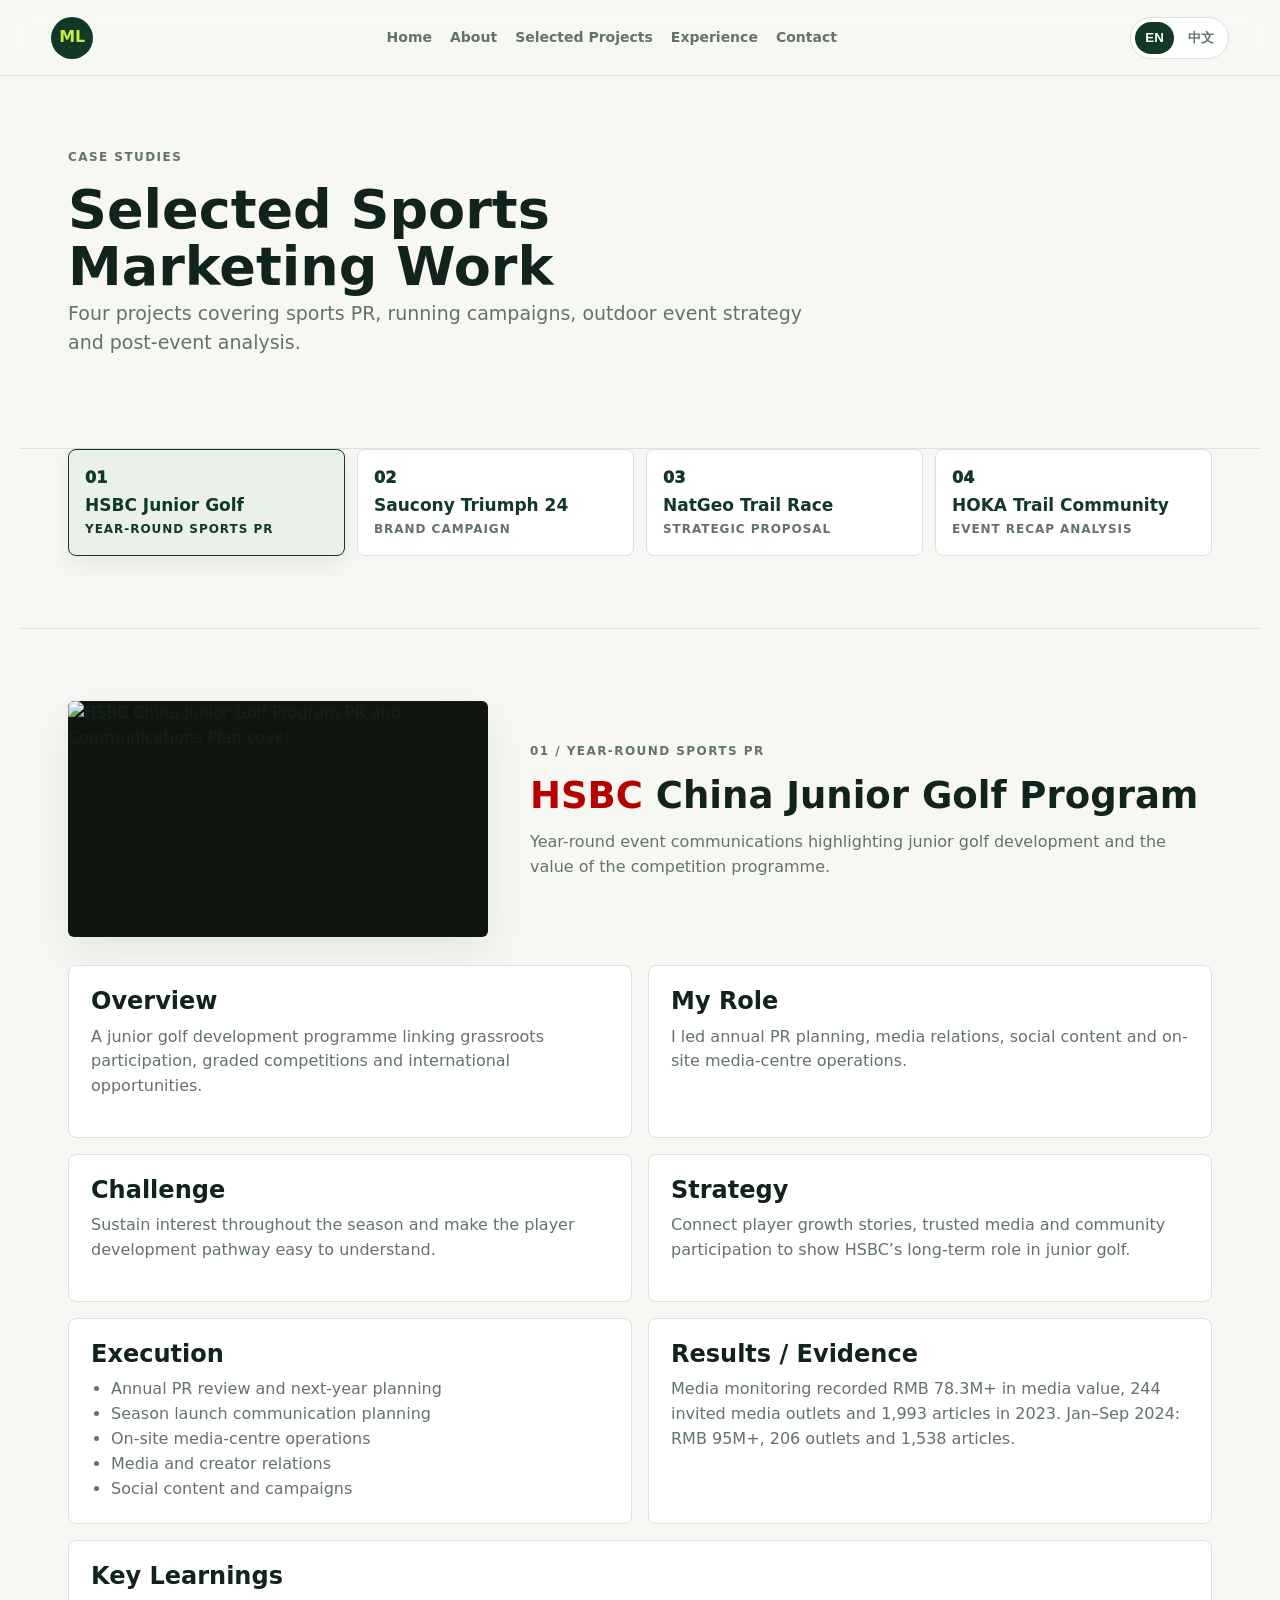
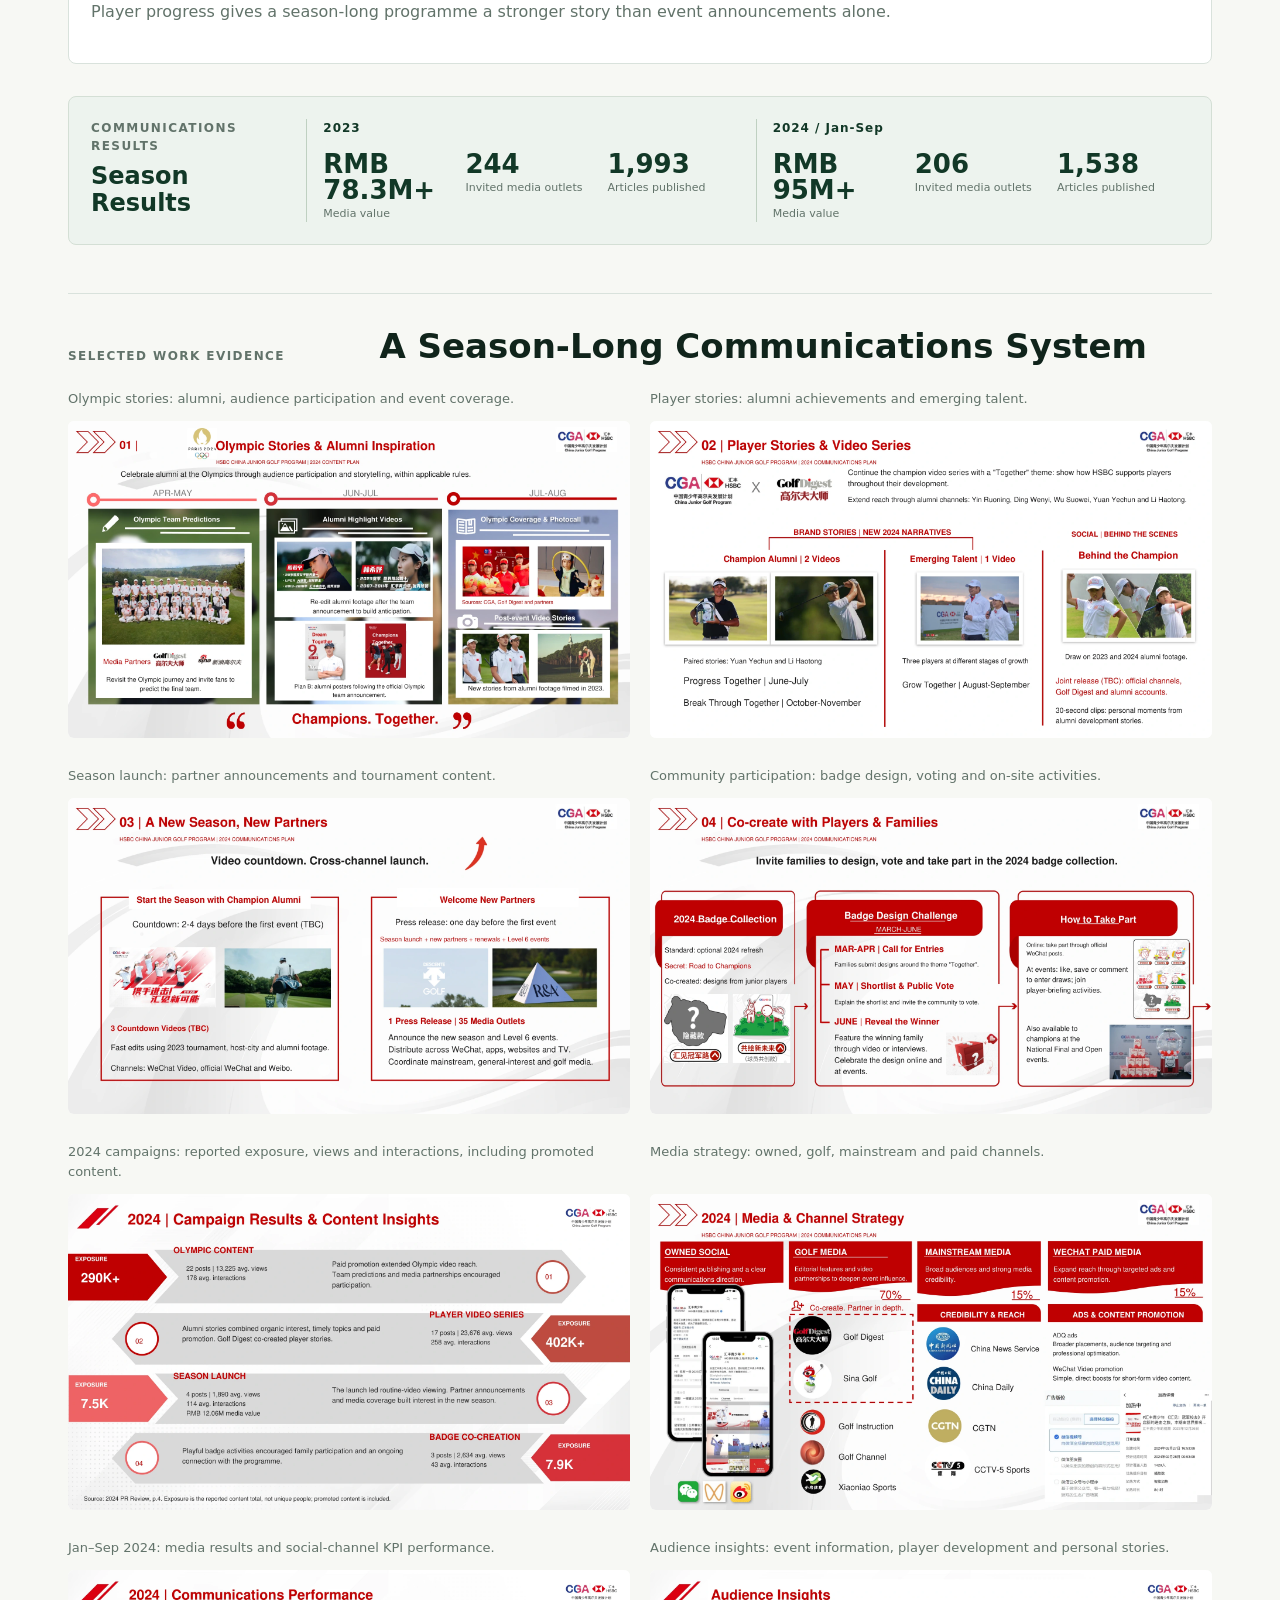
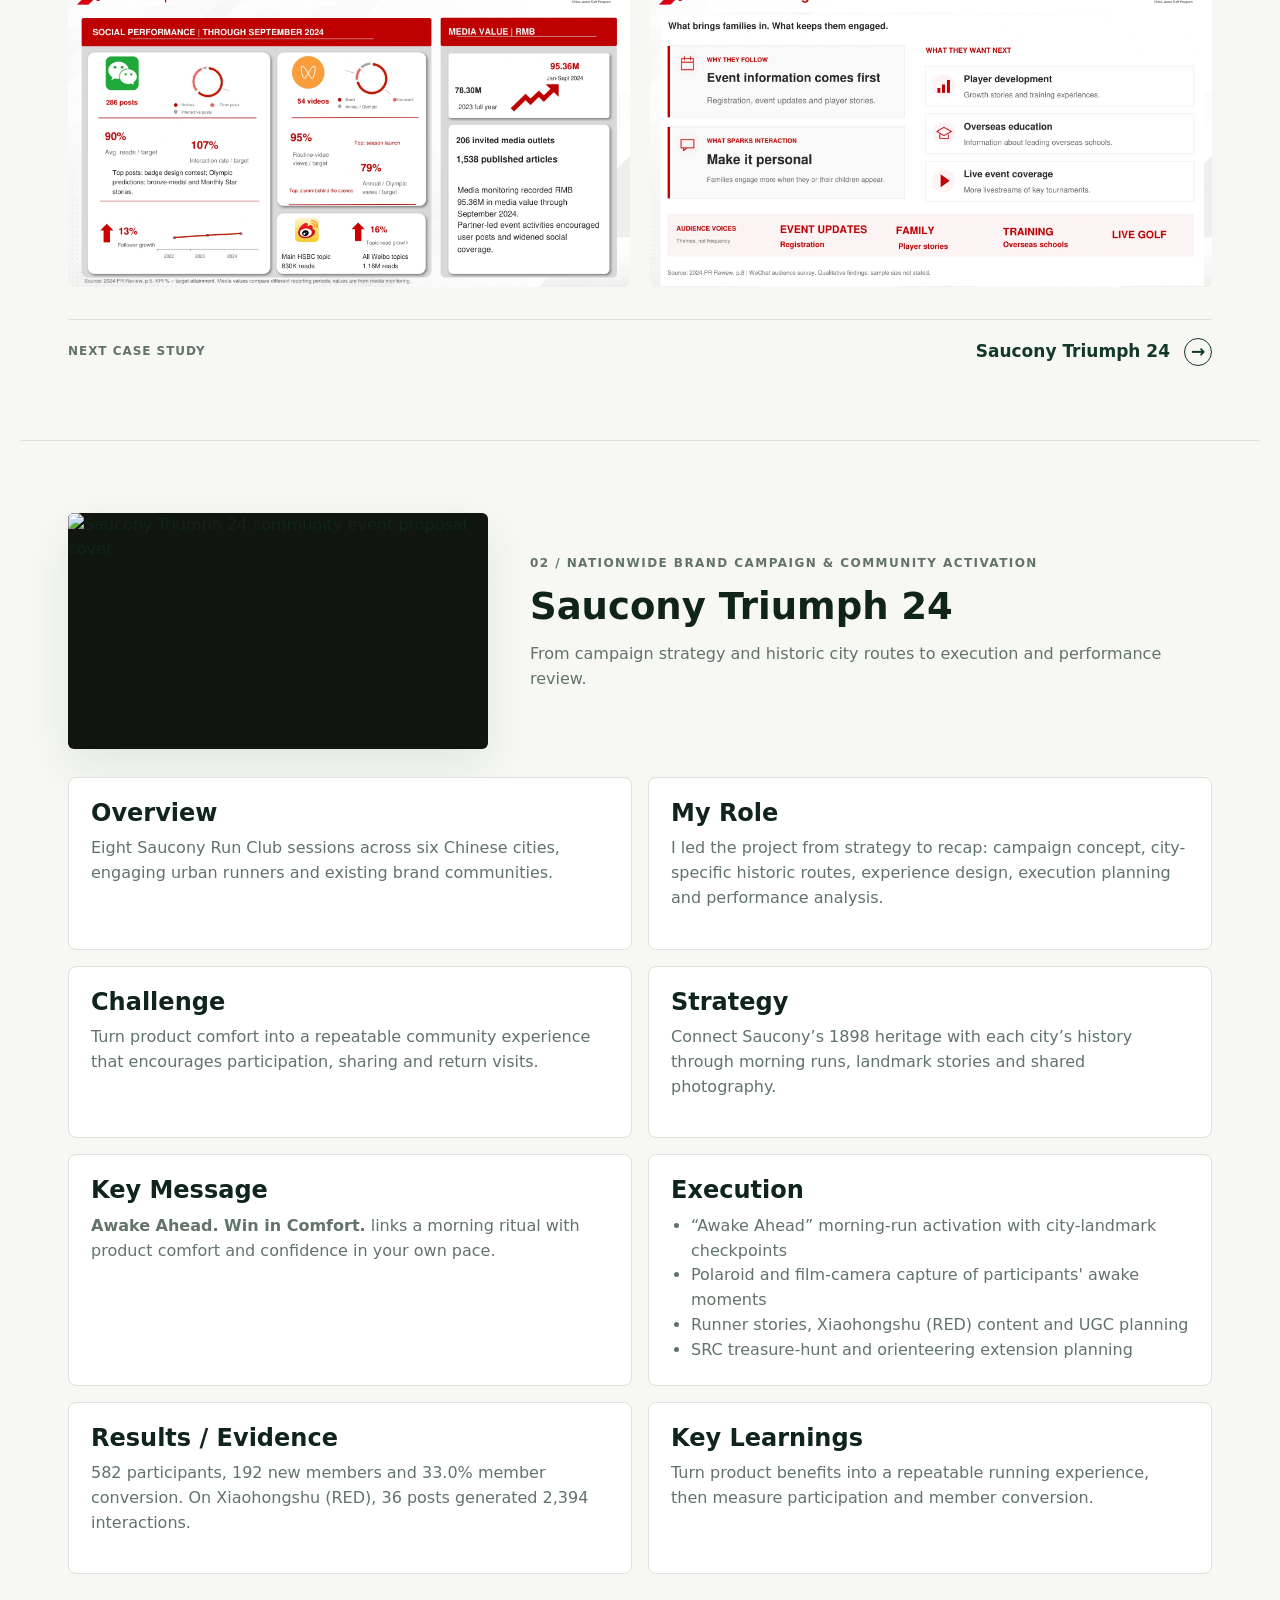
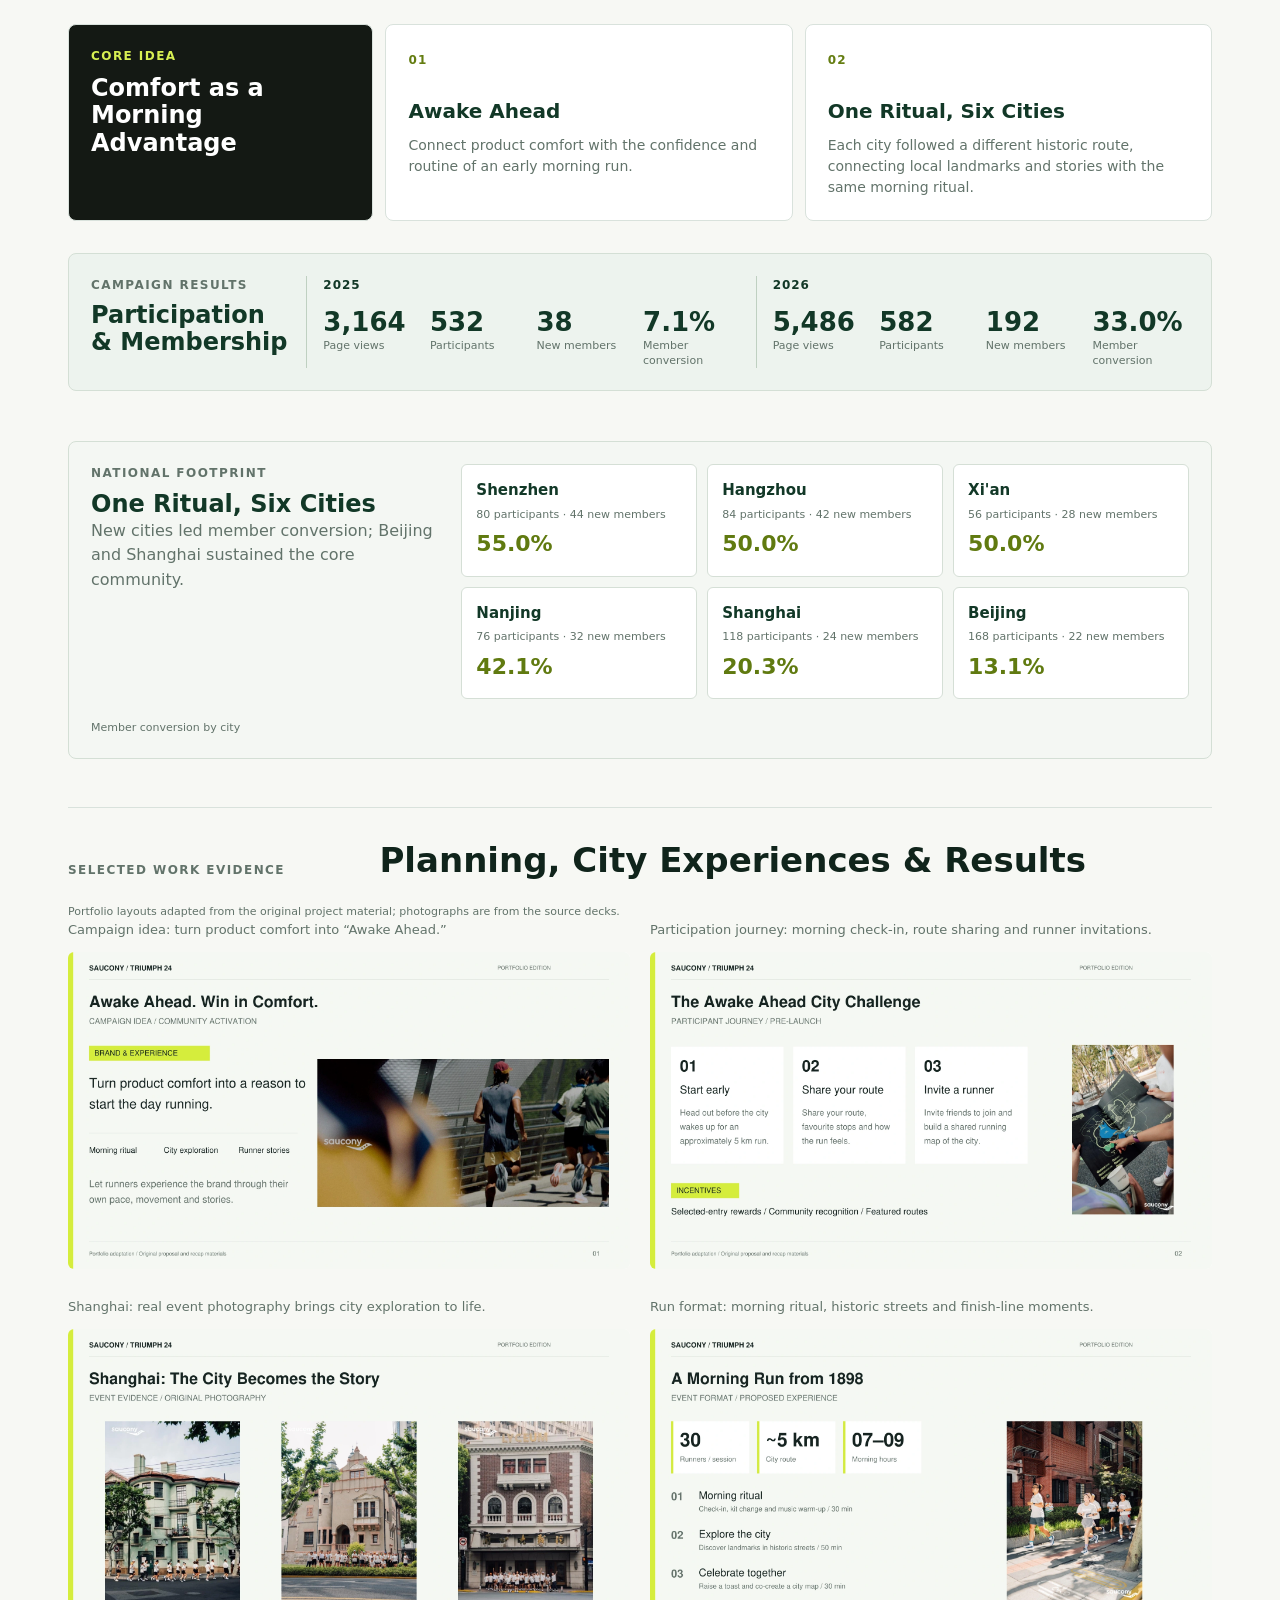
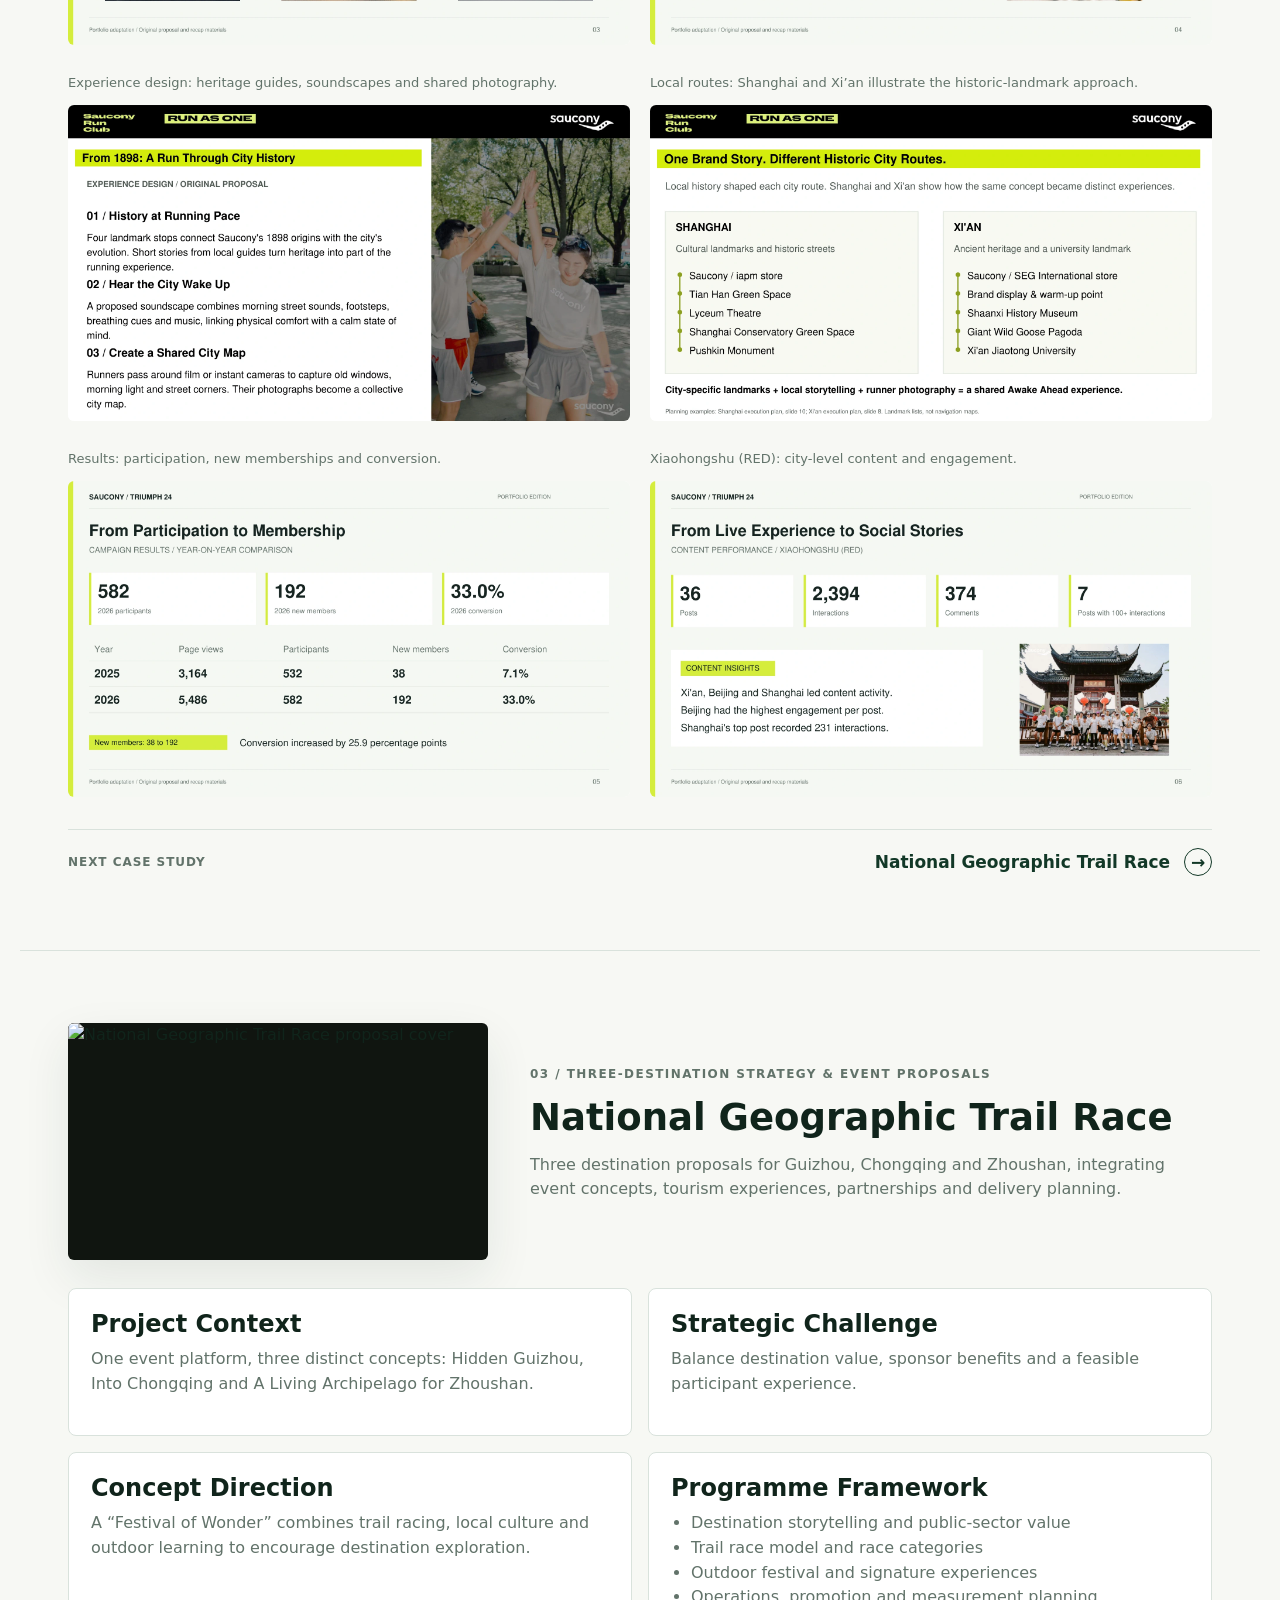
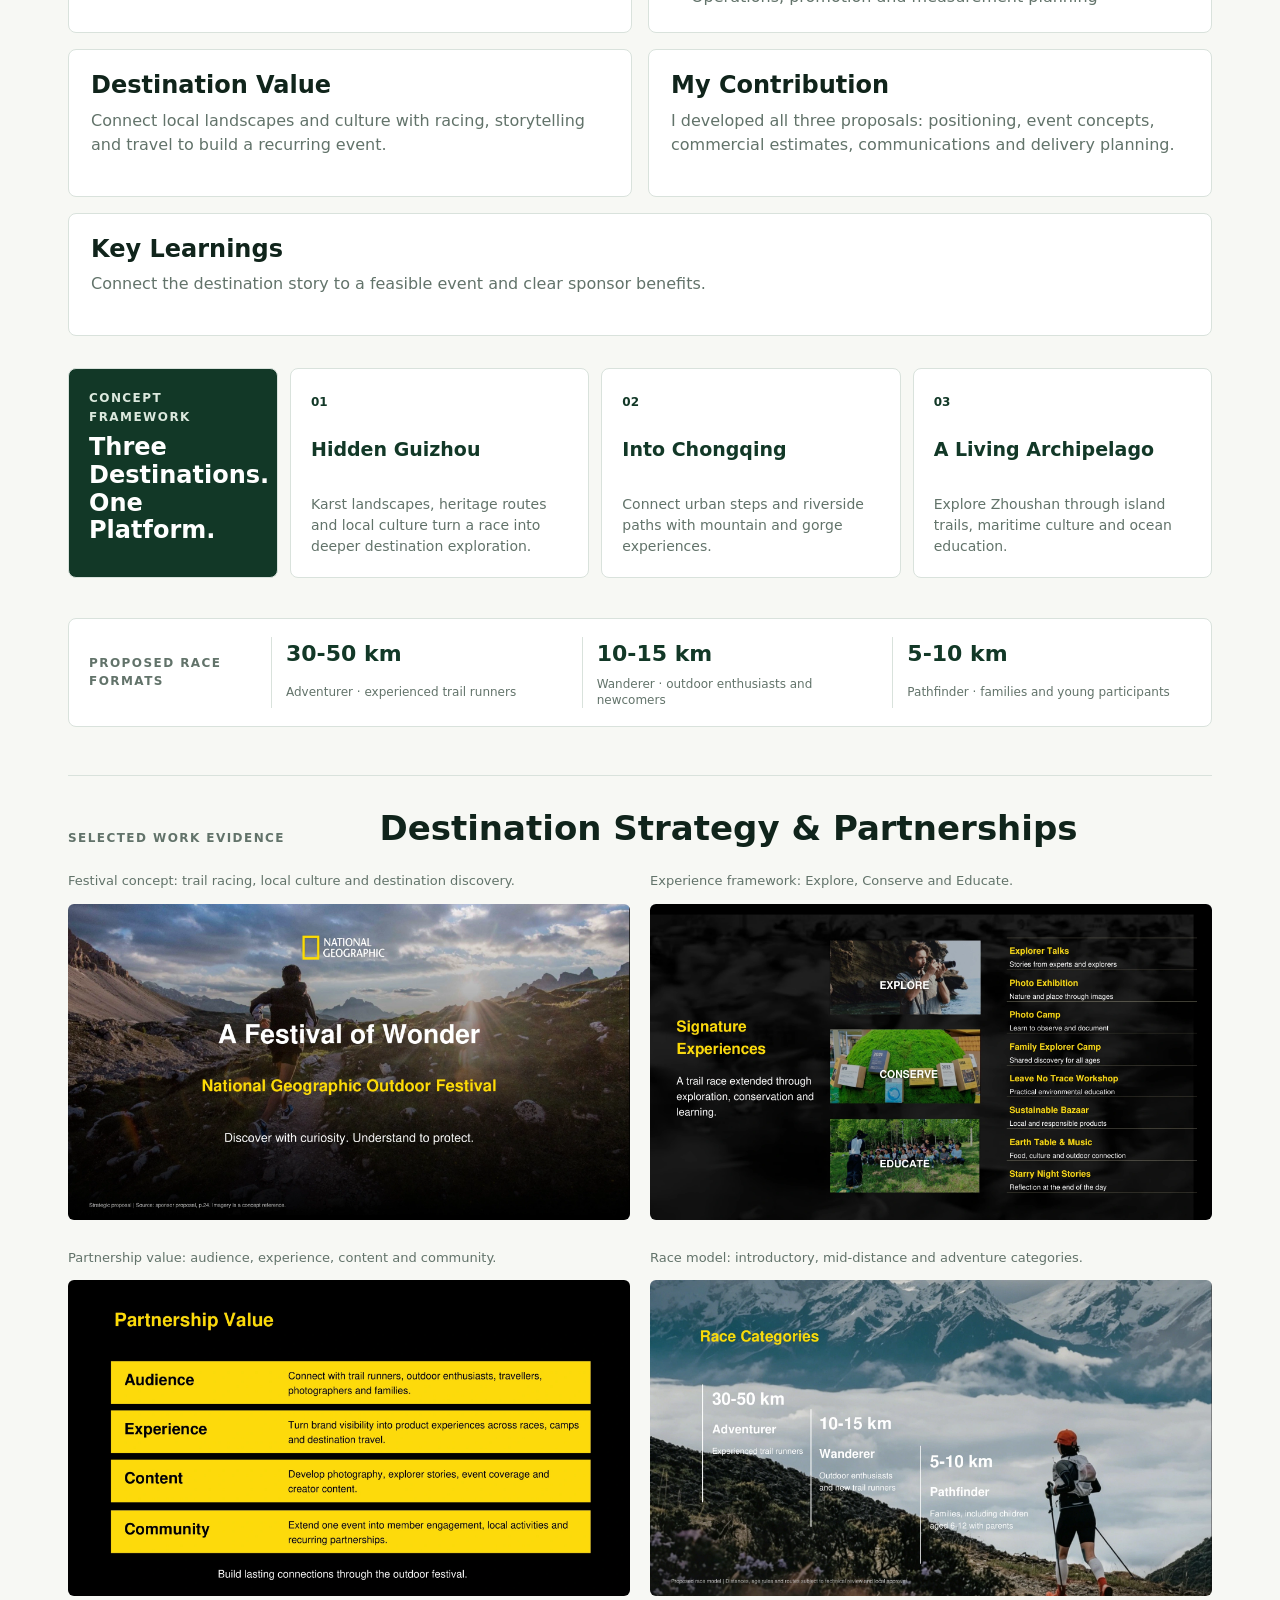
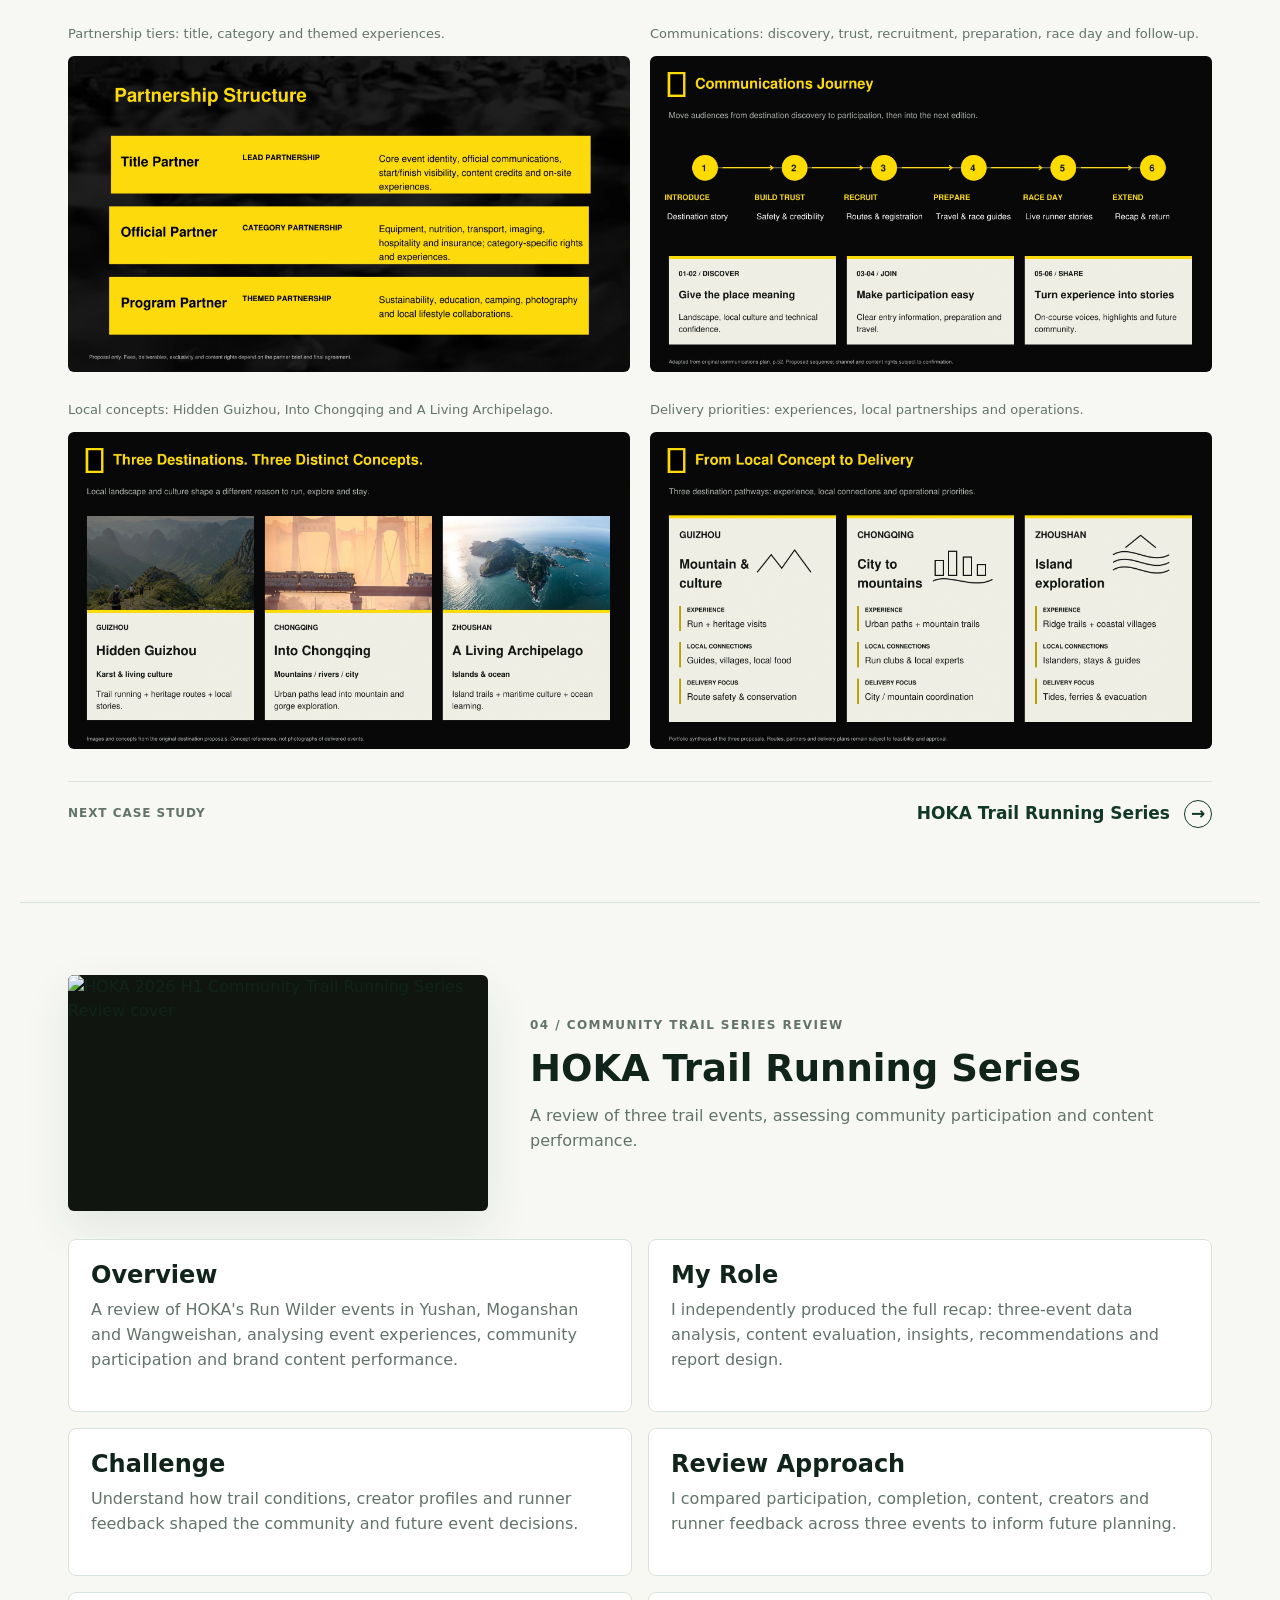
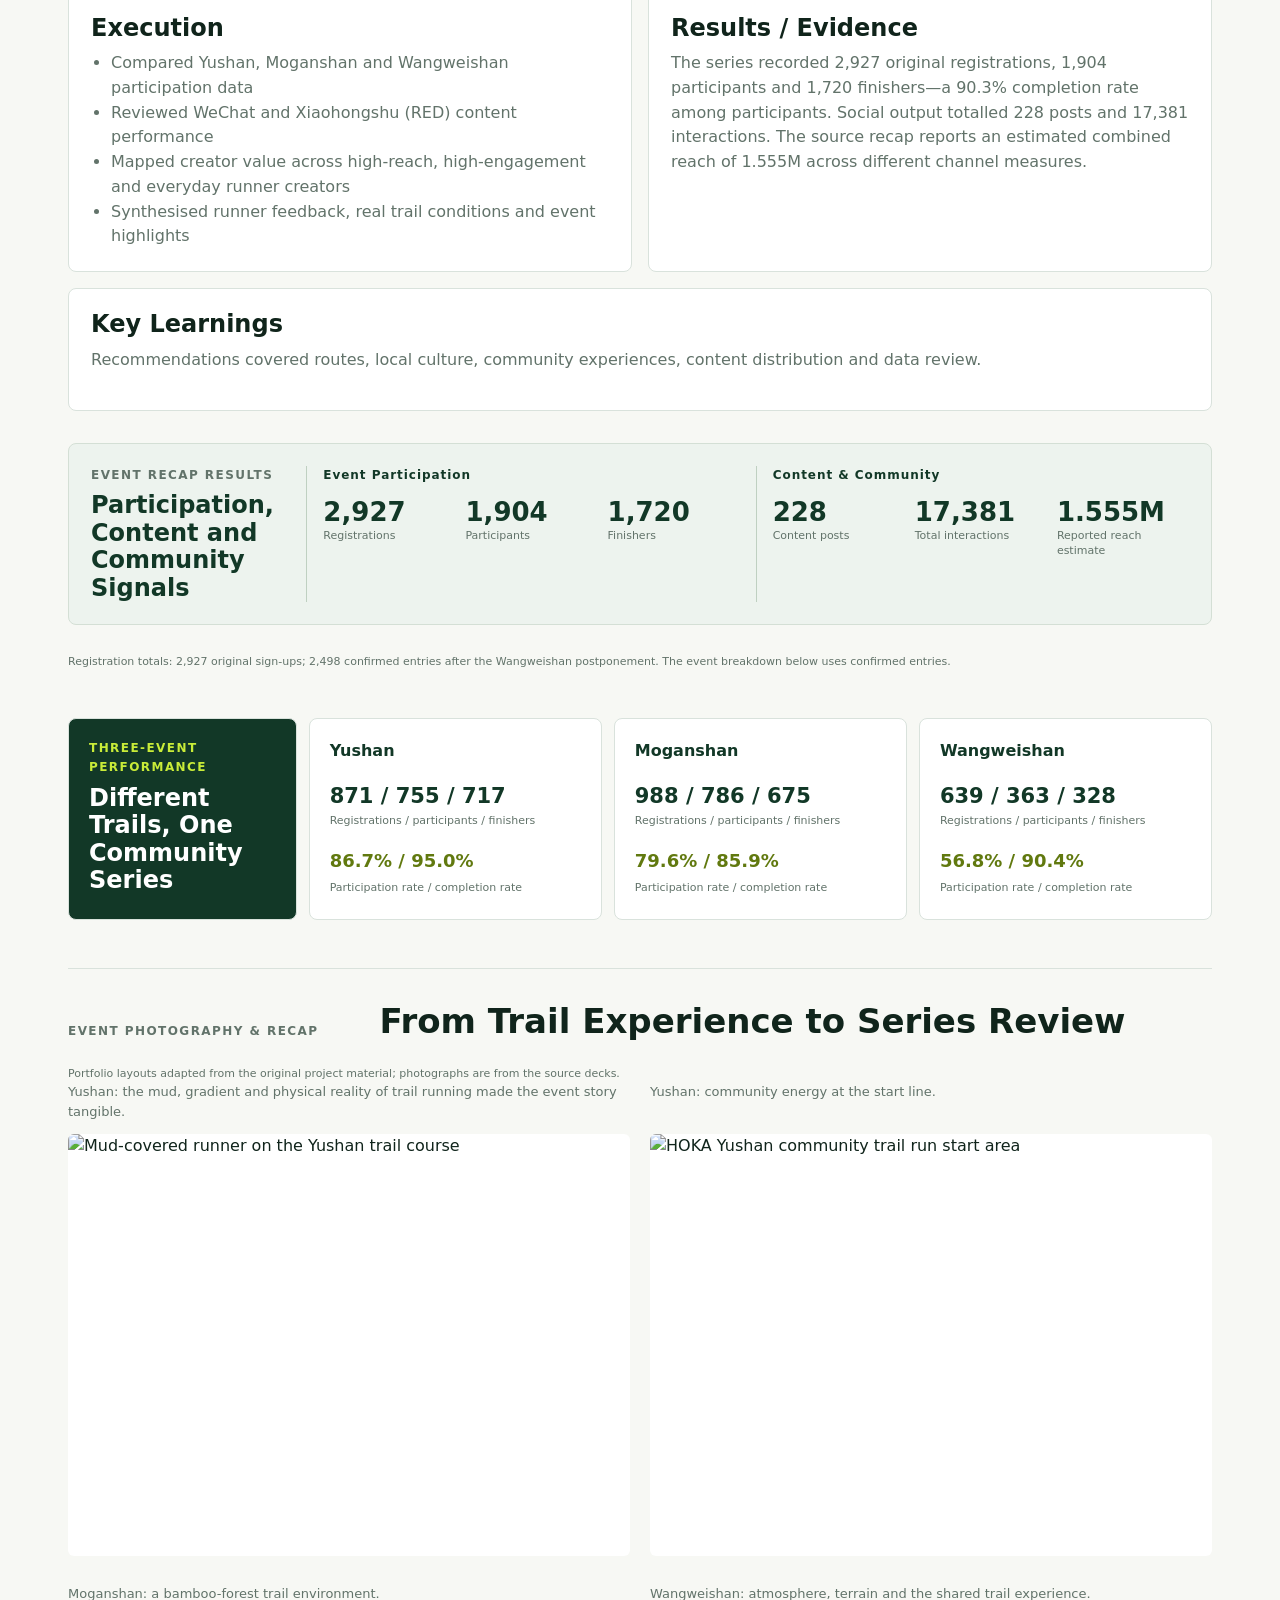
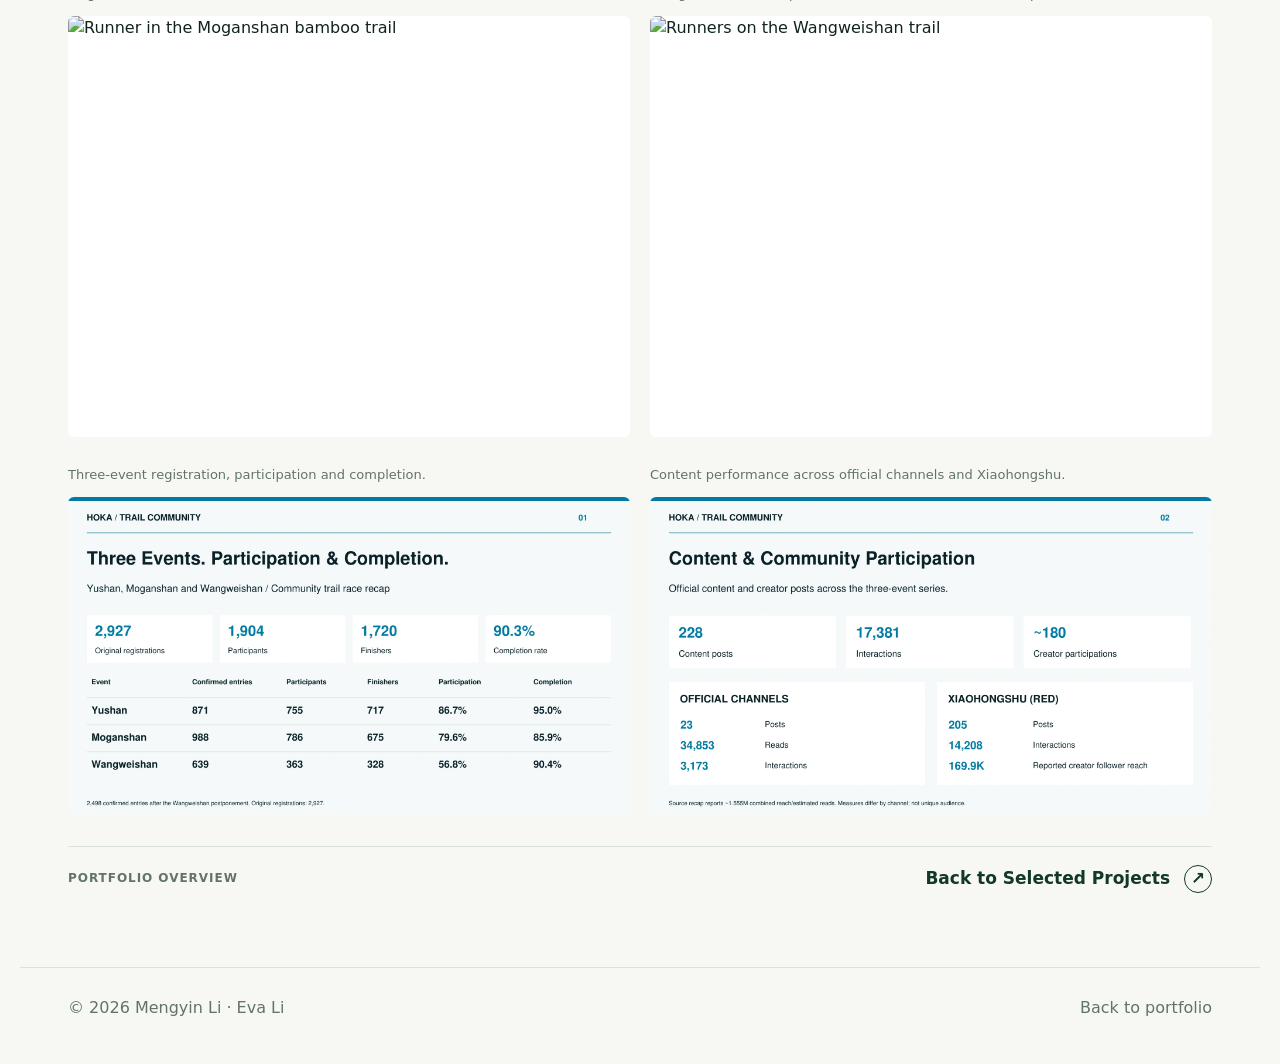
==== case-studies.html @ ca08cf34 "Refresh bilingual portfolio content and project evidence" ====
<!doctype html>
<html lang="en">
  <head>
    <meta charset="utf-8">
    <meta name="viewport" content="width=device-width, initial-scale=1">
    <title>Case Studies | Mengyin Li</title>
    <meta name="description" content="Selected sports marketing case studies by Mengyin Li.">
    <meta name="theme-color" content="#0e3b2c">
    <link rel="canonical" href="https://mengyin0101-coder.github.io/mengyin.github.io/case-studies.html">
    <meta property="og:type" content="website">
    <meta property="og:title" content="Case Studies | Mengyin Li">
    <meta property="og:description" content="Sports PR, nationwide running campaigns, destination strategy and trail-community analysis.">
    <meta property="og:url" content="https://mengyin0101-coder.github.io/mengyin.github.io/case-studies.html">
    <meta property="og:image" content="https://mengyin0101-coder.github.io/mengyin.github.io/assets/covers/hoka-trail-community.jpg">
    <meta property="og:image:alt" content="HOKA Community Trail Running Series Review">
    <meta name="twitter:card" content="summary_large_image">
    <meta name="twitter:title" content="Case Studies | Mengyin Li">
    <meta name="twitter:description" content="Sports PR, nationwide running campaigns, destination strategy and trail-community analysis.">
    <meta name="twitter:image" content="https://mengyin0101-coder.github.io/mengyin.github.io/assets/covers/hoka-trail-community.jpg">
    <link rel="stylesheet" href="styles.css?v=portfolio24">
  </head>
  <body>
    <header class="site-header">
      <a class="brand" href="index.html#home" aria-label="Mengyin Li portfolio home">ML</a>
      <nav class="nav" aria-label="Primary navigation">
        <a href="index.html#home"><span class="lang-en-only">Home</span><span class="lang-zh-only">首页</span></a>
        <a href="index.html#about"><span class="lang-en-only">About</span><span class="lang-zh-only">关于我</span></a>
        <a href="index.html#projects"><span class="lang-en-only">Selected Projects</span><span class="lang-zh-only">精选项目</span></a>
        <a href="index.html#experience"><span class="lang-en-only">Experience</span><span class="lang-zh-only">职业经历</span></a>
        <a href="index.html#contact"><span class="lang-en-only">Contact</span><span class="lang-zh-only">联系</span></a>
      </nav>
      <div class="lang-switch" aria-label="Language switch">
        <button class="lang-button is-active" type="button" data-lang="en">EN</button>
        <button class="lang-button" type="button" data-lang="zh">中文</button>
      </div>
    </header>

    <main>
      <section class="section case-hero">
        <p class="eyebrow lang-en-only">Case Studies</p>
        <p class="eyebrow lang-zh-only">案例研究</p>
        <h1 class="lang-en-only">Selected Sports Marketing Work</h1>
        <h1 class="lang-zh-only">核心体育营销案例</h1>
        <p class="case-hero-copy lang-en-only">Four projects covering sports PR, running campaigns, outdoor event strategy and post-event analysis.</p>
        <p class="case-hero-copy lang-zh-only">四个核心案例，集中呈现全年体育公关、全国跑步品牌活动、户外赛事策略与越野社群复盘能力。</p>
      </section>

      <section class="section case-index" aria-label="Case study index">
        <a href="#hsbc" title="HSBC China Junior Golf Program"><span>01</span><strong>HSBC Junior Golf</strong><small class="lang-en-only">Year-round Sports PR</small><small class="lang-zh-only">全年体育公关</small></a>
        <a href="#saucony" title="Saucony Triumph 24 Running Campaign"><span>02</span><strong>Saucony Triumph 24</strong><small class="lang-en-only">Brand Campaign</small><small class="lang-zh-only">品牌活动</small></a>
        <a href="#natgeo" title="National Geographic Trail Race Proposals"><span>03</span><strong>NatGeo Trail Race</strong><small class="lang-en-only">Strategic Proposal</small><small class="lang-zh-only">战略提案</small></a>
        <a href="#hoka" title="HOKA Trail Community Recap"><span>04</span><strong>HOKA Trail Community</strong><small class="lang-en-only">Event Recap Analysis</small><small class="lang-zh-only">赛事复盘分析</small></a>
      </section>

      <article class="section case-study" id="hsbc">
        <img class="case-cover" src="assets/covers/hsbc-junior-golf.webp?v=hsbc-cover-2" alt="HSBC China Junior Golf Program PR and Communications Plan cover" width="1672" height="941">
        <div class="case-header">
          <p class="eyebrow lang-en-only">01 / Year-round Sports PR</p><p class="eyebrow lang-zh-only">01 / 全年体育公关</p>
          <h2 class="lang-en-only"><span class="hsbc-brand-name">HSBC</span> China Junior Golf Program</h2><h2 class="lang-zh-only"><span class="hsbc-brand-name">汇丰</span>青少年高尔夫发展计划</h2><p class="lang-en-only">Year-round event communications highlighting junior golf development and the value of the competition programme.</p><p class="lang-zh-only">通过全年赛事传播，持续呈现青少年高尔夫的发展与赛事价值。</p>
        </div>
        <div class="case-grid">
          <section><h3 class="lang-en-only">Overview</h3><h3 class="lang-zh-only">项目概览</h3><p class="lang-en-only">A junior golf development programme linking grassroots participation, graded competitions and international opportunities.</p><p class="lang-zh-only">汇丰青少年于 2007 年启动，是国内唯一官方认证的完整青少年高尔夫人才培养体系，覆盖高尔夫普及、基层参与、分级赛事、全国积分排名与国际赛事机会。</p></section>
          <section><h3 class="lang-en-only">My Role</h3><h3 class="lang-zh-only">我的角色</h3><p class="lang-en-only">I led annual PR planning, media relations, social content and on-site media-centre operations.</p><p class="lang-zh-only">统筹全年公关规划、媒体关系与社媒内容，并负责现场媒体中心管理，串联赛季传播与赛事现场执行。</p></section>
          <section><h3 class="lang-en-only">Challenge</h3><h3 class="lang-zh-only">项目挑战</h3><p class="lang-en-only">Sustain interest throughout the season and make the player development pathway easy to understand.</p><p class="lang-zh-only">挑战在于如何贯穿整个赛季保持关注度，并清晰讲述从校园与训练营启蒙，到全国顶级赛事、再到国际赛事外卡机会的完整成长路径。</p></section>
          <section><h3 class="lang-en-only">Strategy</h3><h3 class="lang-zh-only">传播策略</h3><p class="lang-en-only">Connect player growth stories, trusted media and community participation to show HSBC’s long-term role in junior golf.</p><p class="lang-zh-only">不把项目当作单一赛事系列传播，而是将其定位为长期的青少年高尔夫成长通道：串联官方赛事体系、球员成长故事、权威媒体背书、社群互动与赞助商价值。</p></section>
          <section><h3 class="lang-en-only">Execution</h3><h3 class="lang-zh-only">项目执行</h3><ul class="lang-en-only"><li>Annual PR review and next-year planning</li><li>Season launch communication planning</li><li>On-site media-centre operations</li><li>Media and creator relations</li><li>Social content and campaigns</li></ul><ul class="lang-zh-only"><li>年度 PR 复盘与次年规划</li><li>赛季启动传播策划</li><li>现场媒体中心管理与媒体服务</li><li>媒体、KOL 与合作伙伴关系维护</li><li>社交媒体运营与 campaign 策划</li></ul></section>
          <section><h3 class="lang-en-only">Results / Evidence</h3><h3 class="lang-zh-only">成果与依据</h3><p class="lang-en-only">Media monitoring recorded RMB 78.3M+ in media value, 244 invited media outlets and 1,993 articles in 2023. Jan–Sep 2024: RMB 95M+, 206 outlets and 1,538 articles.</p><p class="lang-zh-only">2023 年全年媒体价值超过 7,830 万元，邀请发稿媒体 244 家、发稿总量 1,993 篇；2024 年 1 至 9 月媒体价值超过 9,500 万元，邀请发稿媒体 206 家、发稿总量 1,538 篇。</p></section>
          <section><h3 class="lang-en-only">Key Learnings</h3><h3 class="lang-zh-only">关键收获</h3><p class="lang-en-only">Player progress gives a season-long programme a stronger story than event announcements alone.</p><p class="lang-zh-only">长期人才培养项目不能只发布赛事信息。传播体系需要让成长路径清晰可见，持续呈现球员进阶，也让合作伙伴在整个赛季持续感受到参与价值。</p></section>
        </div>
        <div class="case-results" aria-label="HSBC Junior Golf communications results">
          <div class="case-results-heading"><p class="eyebrow lang-en-only">Communications Results</p><p class="eyebrow lang-zh-only">传播成果</p><h3 class="lang-en-only">Season Results</h3><h3 class="lang-zh-only">赛季传播表现概览</h3></div>
          <div class="case-results-period">
            <p>2023</p>
            <div class="case-results-metrics">
              <div><strong>RMB 78.3M+</strong><span class="lang-en-only">Media value</span><span class="lang-zh-only">媒体价值</span></div>
              <div><strong>244</strong><span class="lang-en-only">Invited media outlets</span><span class="lang-zh-only">邀请发稿媒体</span></div>
              <div><strong>1,993</strong><span class="lang-en-only">Articles published</span><span class="lang-zh-only">发稿总量</span></div>
            </div>
          </div>
          <div class="case-results-period">
            <p>2024 / Jan-Sep</p>
            <div class="case-results-metrics">
              <div><strong>RMB 95M+</strong><span class="lang-en-only">Media value</span><span class="lang-zh-only">媒体价值</span></div>
              <div><strong>206</strong><span class="lang-en-only">Invited media outlets</span><span class="lang-zh-only">邀请发稿媒体</span></div>
              <div><strong>1,538</strong><span class="lang-en-only">Articles published</span><span class="lang-zh-only">发稿总量</span></div>
            </div>
          </div>
        </div>
        <div class="case-evidence hsbc-evidence">
          <div class="evidence-heading"><p class="eyebrow lang-en-only">Selected Work Evidence</p><p class="eyebrow lang-zh-only">精选工作证据</p><h3 class="lang-en-only">A Season-Long Communications System</h3><h3 class="lang-zh-only">贯穿整个赛季的传播体系</h3></div>
          <div class="evidence-grid project-gallery">
<figure><img src="assets/case-evidence/hsbc/olympic-content-plan-en.webp" data-src-en="assets/case-evidence/hsbc/olympic-content-plan-en.webp" data-src-zh="assets/case-evidence/hsbc/olympic-content-plan-type-refresh.webp" alt="HSBC Olympic content plan" width="1920" height="1080" loading="lazy" decoding="async"><figcaption class="lang-en-only">Olympic stories: alumni, audience participation and event coverage.</figcaption><figcaption class="lang-zh-only">奥运内容规划：串联校友故事、社群互动与赛事报道。</figcaption></figure>
<figure><img src="assets/case-evidence/hsbc/player-story-plan-en.webp" data-src-en="assets/case-evidence/hsbc/player-story-plan-en.webp" data-src-zh="assets/case-evidence/hsbc/player-story-plan-type-refresh.webp" alt="HSBC player storytelling plan" width="1920" height="1080" loading="lazy" decoding="async"><figcaption class="lang-en-only">Player stories: alumni achievements and emerging talent.</figcaption><figcaption class="lang-zh-only">系列视频规划：以冠军校友与新生代球员讲述成长故事。</figcaption></figure>
<figure><img src="assets/case-evidence/hsbc/season-launch-en.webp" data-src-en="assets/case-evidence/hsbc/season-launch-en.webp" data-src-zh="assets/case-evidence/hsbc/season-launch-type-refresh.webp" alt="HSBC: Season launch: align partner announcements and tournament content." width="1920" height="1080" loading="lazy" decoding="async"><figcaption class="lang-en-only">Season launch: partner announcements and tournament content.</figcaption><figcaption class="lang-zh-only">赛季启动：串联合作伙伴官宣与赛事内容。</figcaption></figure>
<figure><img src="assets/case-evidence/hsbc/community-co-creation-en.webp" data-src-en="assets/case-evidence/hsbc/community-co-creation-en.webp" data-src-zh="assets/case-evidence/hsbc/community-co-creation-type-refresh.webp" alt="HSBC: Participation plan: connect badge design, voting and on-site interaction." width="1920" height="1080" loading="lazy" decoding="async"><figcaption class="lang-en-only">Community participation: badge design, voting and on-site activities.</figcaption><figcaption class="lang-zh-only">参与机制：连接徽章共创、投票与现场互动。</figcaption></figure>
<figure class="gallery-wide"><img src="assets/case-evidence/hsbc/campaign-results-en.webp" data-src-en="assets/case-evidence/hsbc/campaign-results-en.webp" data-src-zh="assets/case-evidence/hsbc/video-performance-type-refresh.webp" alt="2024 campaign results: exposure, average views and interactions across four activations, including promoted content." width="1920" height="1080" loading="lazy" decoding="async"><figcaption class="lang-en-only">2024 campaigns: reported exposure, views and interactions, including promoted content.</figcaption><figcaption class="lang-zh-only">内容分析：对比球员故事与日常赛事视频表现，为后续内容投入提供依据。</figcaption></figure>
<figure class="gallery-wide"><img src="assets/case-evidence/hsbc/media-channel-plan-en.webp" data-src-en="assets/case-evidence/hsbc/media-channel-plan-en.webp" data-src-zh="assets/case-evidence/hsbc/media-channel-plan-names-en.webp" alt="HSBC: Use owned channels for continuity, golf media for depth, mainstream media for reach, and WeChat ads for distribution." width="1920" height="1080" loading="lazy" decoding="async"><figcaption class="lang-en-only">Media strategy: owned, golf, mainstream and paid channels.</figcaption><figcaption class="lang-zh-only">媒体规划：协同自有平台、高尔夫媒体与大众报道。</figcaption></figure>
<figure class="gallery-wide"><img src="assets/case-evidence/hsbc/communications-results-charts-en.webp" data-src-en="assets/case-evidence/hsbc/communications-results-charts-en.webp" data-src-zh="assets/case-evidence/hsbc/communications-results-zh.webp" alt="HSBC communications results" width="1920" height="1080" loading="lazy" decoding="async"><figcaption class="lang-en-only">Jan–Sep 2024: media results and social-channel KPI performance.</figcaption><figcaption class="lang-zh-only">2024年1—9月传播成果：206家媒体、1,538篇报道、约9,536万元媒体监测价值，以及社媒KPI达成情况。</figcaption></figure>
<figure class="gallery-wide"><img src="assets/case-evidence/hsbc/audience-insights-polished-en.webp" data-src-en="assets/case-evidence/hsbc/audience-insights-polished-en.webp" data-src-zh="assets/case-evidence/hsbc/audience-insights-zh.webp" alt="HSBC audience insights" width="1920" height="1080" loading="lazy" decoding="async"><figcaption class="lang-en-only">Audience insights: event information, player development and personal stories.</figcaption><figcaption class="lang-zh-only">用户调研：赛事信息吸引关注，家庭相关内容促进互动；用户期待成长故事、升学资讯与赛事直播。</figcaption></figure>
</div>
        </div>
        <nav class="case-next" aria-label="Continue to next case study">
          <span class="lang-en-only">Next case study</span><span class="lang-zh-only">下一案例</span>
          <a href="#saucony"><strong>Saucony Triumph 24</strong><span aria-hidden="true">→</span></a>
        </nav>
      </article>

      <article class="section case-study" id="saucony">
        <img class="case-cover" src="assets/covers/saucony-triumph-24.jpg" alt="Saucony Triumph 24 community event proposal cover" width="1672" height="941">
        <div class="case-header">
          <p class="eyebrow lang-en-only">02 / Nationwide Brand Campaign &amp; Community Activation</p><p class="eyebrow lang-zh-only">02 / 全国品牌 Campaign 与社群激活</p>
          <h2>Saucony Triumph 24</h2><p class="lang-en-only">From campaign strategy and historic city routes to execution and performance review.</p><p class="lang-zh-only">将新品上市转化为城市跑者可参与的品牌体验。</p>
        </div>
        <div class="case-grid">
          <section><h3 class="lang-en-only">Overview</h3><h3 class="lang-zh-only">项目概览</h3><p class="lang-en-only">Eight Saucony Run Club sessions across six Chinese cities, engaging urban runners and existing brand communities.</p><p class="lang-zh-only">面向城市跑者、跑步社群与既有 Saucony Run Club 用户的全国活动。2026 年在北京、上海、深圳、南京、杭州与西安共落地 8 场。</p></section>
          <section><h3 class="lang-en-only">My Role</h3><h3 class="lang-zh-only">我的角色</h3><p class="lang-en-only">I led the project from strategy to recap: campaign concept, city-specific historic routes, experience design, execution planning and performance analysis.</p><p class="lang-zh-only">主导活动全案，将产品舒适感转化为晨跑创意与城市参与机制，完成执行方案及活动复盘。</p></section>
          <section><h3 class="lang-en-only">Challenge</h3><h3 class="lang-zh-only">项目挑战</h3><p class="lang-en-only">Turn product comfort into a repeatable community experience that encourages participation, sharing and return visits.</p><p class="lang-zh-only">挑战在于把产品的舒适感，转化为跑者愿意报名、再次参与并主动分享的理由，同时建立可在不同城市社群中稳定复制的活动机制。</p></section>
          <section><h3 class="lang-en-only">Strategy</h3><h3 class="lang-zh-only">活动策略</h3><p class="lang-en-only">Connect Saucony’s 1898 heritage with each city’s history through morning runs, landmark stories and shared photography.</p><p class="lang-zh-only">以统一的“清晨仪式”为核心，再通过城市路线与社群氛围完成在地表达，让产品信息自然连接参与、内容传播与新会员转化。</p></section>
          <section><h3 class="lang-en-only">Key Message</h3><h3 class="lang-zh-only">核心信息</h3><p class="lang-en-only"><strong>Awake Ahead. Win in Comfort.</strong> links a morning ritual with product comfort and confidence in your own pace.</p><p class="lang-zh-only"><strong>Awake Ahead. Win in Comfort.</strong> 将“先醒一步”、清晨自律与产品舒适感连接起来，把“胜利”诠释为从容掌控自身节奏的状态。</p></section>
          <section><h3 class="lang-en-only">Execution</h3><h3 class="lang-zh-only">项目执行</h3><ul class="lang-en-only"><li>“Awake Ahead” morning-run activation with city-landmark checkpoints</li><li>Polaroid and film-camera capture of participants' awake moments</li><li>Runner stories, Xiaohongshu (RED) content and UGC planning</li><li>SRC treasure-hunt and orienteering extension planning</li></ul><ul class="lang-zh-only"><li>“先醒一步”晨跑与城市地标打卡机制</li><li>通过拍立得 / 胶片相机记录“先醒瞬间”</li><li>跑者故事、小红书内容与 UGC 规划</li><li>SRC 寻宝 / 定向赛延展策划</li></ul></section>
          <section><h3 class="lang-en-only">Results / Evidence</h3><h3 class="lang-zh-only">成果与依据</h3><p class="lang-en-only">582 participants, 192 new members and 33.0% member conversion. On Xiaohongshu (RED), 36 posts generated 2,394 interactions.</p><p class="lang-zh-only">2026 年全国活动累计获得 5,486 次页面浏览、582 名参与者，带来 192 名新增会员，拉新转化率达 33.0%。社媒发布 36 篇小红书内容，获得 2,394 次互动，其中 7 篇互动量超过 100。</p></section>
          <section><h3 class="lang-en-only">Key Learnings</h3><h3 class="lang-zh-only">关键复盘</h3><p class="lang-en-only">Turn product benefits into a repeatable running experience, then measure participation and member conversion.</p><p class="lang-zh-only">跑步品牌活动的价值，在于把产品利益转化为生活方式主张、可复制的城市路线机制与可衡量的会员转化。</p></section>
        </div>
        <div class="campaign-idea" aria-label="Saucony Awake Ahead campaign idea">
          <div class="campaign-idea-heading"><p class="eyebrow lang-en-only">Core Idea</p><p class="eyebrow lang-zh-only">核心创意</p><h3 class="lang-en-only">Comfort as a Morning Advantage</h3><h3 class="lang-zh-only">把舒适，变成清晨抢先一步的优势</h3></div>
          <section class="campaign-idea-card"><span>01</span><h4 class="lang-en-only">Awake Ahead</h4><h4 class="lang-zh-only">先醒一步</h4><p class="lang-en-only">Connect product comfort with the confidence and routine of an early morning run.</p><p class="lang-zh-only">项目不只讲产品舒适，而是把舒适转化为一种状态：更早出发、更轻松行动、更从容地领先一天。</p></section>
          <section class="campaign-idea-card"><span>02</span><h4 class="lang-en-only">One Ritual, Six Cities</h4><h4 class="lang-zh-only">一个仪式，六城共鸣</h4><p class="lang-en-only">Each city followed a different historic route, connecting local landmarks and stories with the same morning ritual.</p><p class="lang-zh-only">晨跑、地标打卡和拍立得“先醒瞬间”构成统一仪式，再通过每座城市的路线、社群与内容表达完成本地化。</p></section>
        </div>
        <div class="case-results" aria-label="Saucony Triumph 24 membership conversion results">
          <div class="case-results-heading"><p class="eyebrow lang-en-only">Campaign Results</p><p class="eyebrow lang-zh-only">活动成果</p><h3 class="lang-en-only">Participation & Membership</h3><h3 class="lang-zh-only">从参与到会员转化</h3></div>
          <div class="case-results-period">
            <p>2025</p>
            <div class="case-results-metrics case-results-metrics--four">
              <div><strong>3,164</strong><span class="lang-en-only">Page views</span><span class="lang-zh-only">页面 PV</span></div>
              <div><strong>532</strong><span class="lang-en-only">Participants</span><span class="lang-zh-only">参与人数</span></div>
              <div><strong>38</strong><span class="lang-en-only">New members</span><span class="lang-zh-only">新增会员</span></div>
              <div><strong>7.1%</strong><span class="lang-en-only">Member conversion</span><span class="lang-zh-only">拉新转化率</span></div>
            </div>
          </div>
          <div class="case-results-period">
            <p>2026</p>
            <div class="case-results-metrics case-results-metrics--four">
              <div><strong>5,486</strong><span class="lang-en-only">Page views</span><span class="lang-zh-only">页面 PV</span></div>
              <div><strong>582</strong><span class="lang-en-only">Participants</span><span class="lang-zh-only">参与人数</span></div>
              <div><strong>192</strong><span class="lang-en-only">New members</span><span class="lang-zh-only">新增会员</span></div>
              <div><strong>33.0%</strong><span class="lang-en-only">Member conversion</span><span class="lang-zh-only">拉新转化率</span></div>
            </div>
          </div>
        </div>
        <div class="national-footprint" aria-label="Saucony nationwide city activation results">
          <div class="national-footprint-heading"><p class="eyebrow lang-en-only">National Footprint</p><p class="eyebrow lang-zh-only">全国城市表现</p><h3 class="lang-en-only">One Ritual, Six Cities</h3><h3 class="lang-zh-only">一个社群仪式，六座城市的在地表达</h3><p class="lang-en-only">New cities led member conversion; Beijing and Shanghai sustained the core community.</p><p class="lang-zh-only">新增城市站展现出更强的会员拉新效率；北京与上海则持续承担稳定社群基础盘的角色。</p></div>
          <div class="city-metrics">
            <div><strong class="lang-en-only">Shenzhen</strong><strong class="lang-zh-only">深圳</strong><span class="lang-en-only">80 participants · 44 new members</span><span class="lang-zh-only">80 人参与 · 新增 44 人</span><em>55.0%</em></div>
            <div><strong class="lang-en-only">Hangzhou</strong><strong class="lang-zh-only">杭州</strong><span class="lang-en-only">84 participants · 42 new members</span><span class="lang-zh-only">84 人参与 · 新增 42 人</span><em>50.0%</em></div>
            <div><strong class="lang-en-only">Xi'an</strong><strong class="lang-zh-only">西安</strong><span class="lang-en-only">56 participants · 28 new members</span><span class="lang-zh-only">56 人参与 · 新增 28 人</span><em>50.0%</em></div>
            <div><strong class="lang-en-only">Nanjing</strong><strong class="lang-zh-only">南京</strong><span class="lang-en-only">76 participants · 32 new members</span><span class="lang-zh-only">76 人参与 · 新增 32 人</span><em>42.1%</em></div>
            <div><strong class="lang-en-only">Shanghai</strong><strong class="lang-zh-only">上海</strong><span class="lang-en-only">118 participants · 24 new members</span><span class="lang-zh-only">118 人参与 · 新增 24 人</span><em>20.3%</em></div>
            <div><strong class="lang-en-only">Beijing</strong><strong class="lang-zh-only">北京</strong><span class="lang-en-only">168 participants · 22 new members</span><span class="lang-zh-only">168 人参与 · 新增 22 人</span><em>13.1%</em></div>
          </div>
          <p class="national-footprint-note lang-en-only">Member conversion by city</p><p class="national-footprint-note lang-zh-only">各城市会员拉新转化率</p>
        </div>
        <div class="case-evidence">
          <div class="evidence-heading"><p class="eyebrow lang-en-only">Selected Work Evidence</p><p class="eyebrow lang-zh-only">精选工作证据</p><h3 class="lang-en-only">Planning, City Experiences & Results</h3><h3 class="lang-zh-only">从产品信息到社群转化</h3></div>
          <p class="national-footprint-note lang-en-only">Portfolio layouts adapted from the original project material; photographs are from the source decks.</p><p class="national-footprint-note lang-zh-only">方案及复盘页为原始资料的作品集整理版，照片取自原项目材料。</p>
          <div class="evidence-grid project-gallery">
<figure><img src="assets/case-evidence/saucony/key-message-en.webp" data-src-en="assets/case-evidence/saucony/key-message-en.webp" data-src-zh="assets/case-evidence/saucony/key-message-bilingual.jpg" alt="Saucony Awake Ahead campaign key message" width="1672" height="940" loading="lazy" decoding="async"><figcaption class="lang-en-only">Campaign idea: turn product comfort into “Awake Ahead.”</figcaption><figcaption class="lang-zh-only">把舒适产品利益转化为“先醒一步”的行为与生活方式主张。</figcaption></figure>
<figure><img src="assets/case-evidence/saucony/activity-mechanism-en.webp" data-src-en="assets/case-evidence/saucony/activity-mechanism-en.webp" data-src-zh="assets/case-evidence/saucony/activity-mechanism-bilingual.jpg" alt="Saucony pre-launch activity mechanism" width="1672" height="941" loading="lazy" decoding="async"><figcaption class="lang-en-only">Participation journey: morning check-in, route sharing and runner invitations.</figcaption><figcaption class="lang-zh-only">三步参与路径：清晨打卡、分享路线、邀请跑友。</figcaption></figure>
<figure><img src="assets/case-evidence/saucony/city-experience-en.webp" data-src-en="assets/case-evidence/saucony/city-experience-en.webp" data-src-zh="assets/case-evidence/saucony/city-experience-bilingual.jpg" alt="Saucony Shanghai city running experience" width="1672" height="941" loading="lazy" decoding="async"><figcaption class="lang-en-only">Shanghai: real event photography brings city exploration to life.</figcaption><figcaption class="lang-zh-only">上海站现场证据：让城市本身成为跑步故事的一部分。</figcaption></figure>
<figure><img src="assets/case-evidence/saucony/city-run-format-en.webp" data-src-en="assets/case-evidence/saucony/city-run-format-en.webp" data-src-zh="assets/case-evidence/saucony/city-run-format-bilingual.jpg" alt="SAUCONY: Run format: connect a morning ritual, city exploration and finish-line moments." width="1672" height="941" loading="lazy" decoding="async"><figcaption class="lang-en-only">Run format: morning ritual, historic streets and finish-line moments.</figcaption><figcaption class="lang-zh-only">活动编排：串联清晨仪式、城市探索与完赛体验。</figcaption></figure>
<figure class="gallery-wide"><img src="assets/case-evidence/saucony/heritage-experience-en.webp" data-src-en="assets/case-evidence/saucony/heritage-experience-en.webp" data-src-zh="assets/case-evidence/saucony/heritage-experience-zh.webp" alt="Saucony heritage experience planning" width="1920" height="1080" loading="lazy" decoding="async"><figcaption class="lang-en-only">Experience design: heritage guides, soundscapes and shared photography.</figcaption><figcaption class="lang-zh-only">体验策划：连接品牌历史、在地导览、声景与跑者摄影共创。</figcaption></figure>
<figure class="gallery-wide"><img src="assets/case-evidence/saucony/historic-city-routes-en.webp" data-src-en="assets/case-evidence/saucony/historic-city-routes-en.webp" data-src-zh="assets/case-evidence/saucony/historic-city-routes-zh.webp" alt="Saucony historic city route planning" width="1920" height="1080" loading="lazy" decoding="async"><figcaption class="lang-en-only">Local routes: Shanghai and Xi’an illustrate the historic-landmark approach.</figcaption><figcaption class="lang-zh-only">每座城市设计不同历史路线，以上海与西安展示点位选择和在地叙事。</figcaption></figure>
<figure class="gallery-wide"><img src="assets/case-evidence/saucony/results-en.webp" data-src-en="assets/case-evidence/saucony/results-en.webp" data-src-zh="assets/case-evidence/saucony/results-bilingual.jpg" alt="Saucony membership conversion results" width="1672" height="940" loading="lazy" decoding="async"><figcaption class="lang-en-only">Results: participation, new memberships and conversion.</figcaption><figcaption class="lang-zh-only">对比两年的参与人数、新增会员与拉新转化。</figcaption></figure>
<figure class="gallery-wide"><img src="assets/case-evidence/saucony/social-performance-en.webp" data-src-en="assets/case-evidence/saucony/social-performance-en.webp" data-src-zh="assets/case-evidence/saucony/social-performance-bilingual.jpg" alt="Saucony social media performance" width="1672" height="940" loading="lazy" decoding="async"><figcaption class="lang-en-only">Xiaohongshu (RED): city-level content and engagement.</figcaption><figcaption class="lang-zh-only">复盘中的多城市小红书内容产出与互动表现。</figcaption></figure>
</div>
        </div>
        <nav class="case-next" aria-label="Continue to next case study">
          <span class="lang-en-only">Next case study</span><span class="lang-zh-only">下一案例</span>
          <a href="#natgeo"><strong>National Geographic Trail Race</strong><span aria-hidden="true">→</span></a>
        </nav>
      </article>

      <article class="section case-study" id="natgeo">
        <img class="case-cover" src="assets/covers/natgeo-trail-race.jpg" alt="National Geographic Trail Race proposal cover" width="1920" height="1080">
        <div class="case-header">
          <p class="eyebrow lang-en-only">03 / Three-Destination Strategy &amp; Event Proposals</p><p class="eyebrow lang-zh-only">03 / 概念案例与战略提案</p>
          <h2><span class="lang-en-only">National Geographic Trail Race</span><span class="lang-zh-only">国家地理 · 越野赛事策划</span></h2><p class="lang-en-only">Three destination proposals for Guizhou, Chongqing and Zhoushan, integrating event concepts, tourism experiences, partnerships and delivery planning.</p><p class="lang-zh-only">将目的地资源转化为连接越野赛事、户外节庆与品牌合作的项目提案。</p>
        </div>
        <div class="case-grid">
          <section><h3 class="lang-en-only">Project Context</h3><h3 class="lang-zh-only">项目背景</h3><p class="lang-en-only">One event platform, three distinct concepts: Hidden Guizhou, Into Chongqing and A Living Archipelago for Zhoushan.</p><p class="lang-zh-only">分别为贵州、重庆与舟山开发方案，将国家地理的探索叙事与各地地形、文化和户外参与体验相结合。</p></section>
          <section><h3 class="lang-en-only">Strategic Challenge</h3><h3 class="lang-zh-only">战略挑战</h3><p class="lang-en-only">Balance destination value, sponsor benefits and a feasible participant experience.</p><p class="lang-zh-only">提案需要同时面向政府端目的地价值和品牌赞助商商业价值，平衡文化叙事、赛事可行性和可衡量影响。</p></section>
          <section><h3 class="lang-en-only">Concept Direction</h3><h3 class="lang-zh-only">概念方向</h3><p class="lang-en-only">A “Festival of Wonder” combines trail racing, local culture and outdoor learning to encourage destination exploration.</p><p class="lang-zh-only">项目将越野赛事延展为“惊奇生活节”：让运动成为探索自然、理解目的地，并形成重复到访理由的体验平台。</p></section>
          <section><h3 class="lang-en-only">Programme Framework</h3><h3 class="lang-zh-only">项目框架</h3><ul class="lang-en-only"><li>Destination storytelling and public-sector value</li><li>Trail race model and race categories</li><li>Outdoor festival and signature experiences</li><li>Operations, promotion and measurement planning</li></ul><ul class="lang-zh-only"><li>目的地叙事与政府端价值</li><li>越野赛事模型与组别</li><li>户外生活节与标志性体验</li><li>运营、传播与测量规划</li></ul></section>
          <section><h3 class="lang-en-only">Destination Value</h3><h3 class="lang-zh-only">目的地叙事逻辑</h3><p class="lang-en-only">Connect local landscapes and culture with racing, storytelling and travel to build a recurring event.</p><p class="lang-zh-only">将各地自然与文化资源连接到赛事参与、内容传播和目的地旅行，形成可持续的户外活动平台。</p></section>
          <section><h3 class="lang-en-only">My Contribution</h3><h3 class="lang-zh-only">我的贡献</h3><p class="lang-en-only">I developed all three proposals: positioning, event concepts, commercial estimates, communications and delivery planning.</p><p class="lang-zh-only">搭建目的地策略、赛事与生活节框架及商业测算，将在地资源转化为参与体验与赞助商价值。</p></section>
          <section><h3 class="lang-en-only">Key Learnings</h3><h3 class="lang-zh-only">关键收获</h3><p class="lang-en-only">Connect the destination story to a feasible event and clear sponsor benefits.</p><p class="lang-zh-only">一个目的地赛事提案，只有把文化意义、参与者体验、运营可行性和品牌合作价值设计为同一套系统，才真正具备说服力。</p></section>
        </div>
        <div class="proposal-framework" aria-label="National Geographic proposal framework">
          <div class="proposal-framework-heading"><p class="eyebrow lang-en-only">Concept Framework</p><p class="eyebrow lang-zh-only">概念框架</p><h3 class="lang-en-only">Three Destinations. One Platform.</h3><h3 class="lang-zh-only">三地概念，一个赛事平台</h3></div>
          <div class="proposal-card"><span>01</span><h4 class="lang-en-only">Hidden Guizhou</h4><h4 class="lang-zh-only">秘境贵州</h4><p class="lang-en-only">Karst landscapes, heritage routes and local culture turn a race into deeper destination exploration.</p><p class="lang-zh-only">以喀斯特地貌、遗产线路与在地文化，将赛事延展为深度探索。</p></div>
          <div class="proposal-card"><span>02</span><h4 class="lang-en-only">Into Chongqing</h4><h4 class="lang-zh-only">纵深重庆</h4><p class="lang-en-only">Connect urban steps and riverside paths with mountain and gorge experiences.</p><p class="lang-zh-only">连接城市阶梯、滨江步道与山岭峡谷，从城市肌理跑进山水纵深。</p></div>
          <div class="proposal-card"><span>03</span><h4 class="lang-en-only">A Living Archipelago</h4><h4 class="lang-zh-only">一部活的群岛志</h4><p class="lang-en-only">Explore Zhoushan through island trails, maritime culture and ocean education.</p><p class="lang-zh-only">以海岛越野、海洋文化与自然教育，走进真实的舟山群岛。</p></div>
        </div>
        <div class="race-architecture" aria-label="Trail race category structure">
          <p class="eyebrow lang-en-only">Proposed Race Formats</p><p class="eyebrow lang-zh-only">赛事模型</p>
          <div><strong>30-50 km</strong><span class="lang-en-only">Adventurer · experienced trail runners</span><span class="lang-zh-only">探险家组 · 资深越野跑者</span></div>
          <div><strong>10-15 km</strong><span class="lang-en-only">Wanderer · outdoor enthusiasts and newcomers</span><span class="lang-zh-only">漫游者组 · 户外爱好者与新手</span></div>
          <div><strong>5-10 km</strong><span class="lang-en-only">Pathfinder · families and young participants</span><span class="lang-zh-only">探路者组 · 家庭与青少年参与者</span></div>
        </div>
        <div class="case-evidence">
          <div class="evidence-heading"><p class="eyebrow lang-en-only">Selected Work Evidence</p><p class="eyebrow lang-zh-only">精选工作证据</p><h3 class="lang-en-only">Destination Strategy & Partnerships</h3><h3 class="lang-zh-only">目的地价值、赛事 IP 与赞助逻辑</h3></div>
          <div class="evidence-grid project-gallery">
<figure><img src="assets/case-evidence/natgeo/festival-concept-centered-en.webp" data-src-en="assets/case-evidence/natgeo/festival-concept-centered-en.webp" data-src-zh="assets/case-evidence/natgeo/festival-concept.jpg" alt="National Geographic Outdoor Festival concept" width="1600" height="900" loading="lazy" decoding="async"><figcaption class="lang-en-only">Festival concept: trail racing, local culture and destination discovery.</figcaption><figcaption class="lang-zh-only">用国家地理户外生活节把越野赛事扩展为更完整的文化和目的地体验。</figcaption></figure>
<figure><img src="assets/case-evidence/natgeo/experience-framework-en.webp" data-src-en="assets/case-evidence/natgeo/experience-framework-en.webp" data-src-zh="assets/case-evidence/natgeo/experience-framework.jpg" alt="National Geographic Outdoor Festival experience framework" width="1600" height="900" loading="lazy" decoding="async"><figcaption class="lang-en-only">Experience framework: Explore, Conserve and Educate.</figcaption><figcaption class="lang-zh-only">围绕 Explore、Conserve 和 Educate 构建的标志性体验矩阵。</figcaption></figure>
<figure><img src="assets/case-evidence/natgeo/partnership-value-en.webp" data-src-en="assets/case-evidence/natgeo/partnership-value-en.webp" data-src-zh="assets/case-evidence/natgeo/partnership-value.jpg" alt="National Geographic sponsor partnership value" width="1600" height="900" loading="lazy" decoding="async"><figcaption class="lang-en-only">Partnership value: audience, experience, content and community.</figcaption><figcaption class="lang-zh-only">从人群、体验、内容和社群四个层面呈现品牌合作价值。</figcaption></figure>
<figure><img src="assets/case-evidence/natgeo/race-categories-en.webp" data-src-en="assets/case-evidence/natgeo/race-categories-en.webp" data-src-zh="assets/case-evidence/natgeo/race-categories.jpg" alt="National Geographic trail race category model" width="1600" height="900" loading="lazy" decoding="async"><figcaption class="lang-en-only">Race model: introductory, mid-distance and adventure categories.</figcaption><figcaption class="lang-zh-only">覆盖入门、中距离和探索型组别的可扩展赛事模型。</figcaption></figure>
<figure class="gallery-wide"><img src="assets/case-evidence/natgeo/partnership-structure-en.webp" data-src-en="assets/case-evidence/natgeo/partnership-structure-en.webp" data-src-zh="assets/case-evidence/natgeo/partnership-structure.webp" alt="Three partnership tiers: title visibility, category exclusivity, and themed experiences such as education or sustainability." width="1920" height="1080" loading="lazy" decoding="async"><figcaption class="lang-en-only">Partnership tiers: title, category and themed experiences.</figcaption><figcaption class="lang-zh-only">合作体系：明确冠名、品类与主题伙伴的权益和合作分工。</figcaption></figure>
<figure class="gallery-wide"><img src="assets/case-evidence/natgeo/communications-phases-visual-en.webp" data-src-en="assets/case-evidence/natgeo/communications-phases-visual-en.webp" data-src-zh="assets/case-evidence/natgeo/communications-phases.webp" alt="Build awareness, establish trust, recruit runners, prepare participants, cover race day, then share stories that support future editions." width="1920" height="1080" loading="lazy" decoding="async"><figcaption class="lang-en-only">Communications: discovery, trust, recruitment, preparation, race day and follow-up.</figcaption><figcaption class="lang-zh-only">传播计划：按阶段明确用户问题、渠道组合与内容任务。</figcaption></figure>
<figure class="gallery-wide"><img src="assets/case-evidence/natgeo/destination-concepts-visual-en.webp" data-src-en="assets/case-evidence/natgeo/destination-concepts-visual-en.webp" data-src-zh="assets/case-evidence/natgeo/destination-concepts-zh.webp" alt="NatGeo destination concepts" width="1920" height="1080" loading="lazy" decoding="async"><figcaption class="lang-en-only">Local concepts: Hidden Guizhou, Into Chongqing and A Living Archipelago.</figcaption><figcaption class="lang-zh-only">三地概念：秘境贵州、纵深重庆、一部活的群岛志。</figcaption></figure>
<figure class="gallery-wide"><img src="assets/case-evidence/natgeo/destination-delivery-visual-en.webp" data-src-en="assets/case-evidence/natgeo/destination-delivery-visual-en.webp" data-src-zh="assets/case-evidence/natgeo/destination-delivery-zh.webp" alt="NatGeo destination delivery" width="1920" height="1080" loading="lazy" decoding="async"><figcaption class="lang-en-only">Delivery priorities: experiences, local partnerships and operations.</figcaption><figcaption class="lang-zh-only">根据三地特点，定制参与体验、旅行路径、在地协作及执行重点。</figcaption></figure>
</div>
        </div>
        <nav class="case-next" aria-label="Continue to next case study">
          <span class="lang-en-only">Next case study</span><span class="lang-zh-only">下一案例</span>
          <a href="#hoka"><strong>HOKA Trail Running Series</strong><span aria-hidden="true">→</span></a>
        </nav>
      </article>

      <article class="section case-study" id="hoka">
        <img class="case-cover" src="assets/covers/hoka-trail-community.jpg?v=hoka-0727" alt="HOKA 2026 H1 Community Trail Running Series Review cover" width="1672" height="941">
        <div class="case-header">
          <p class="eyebrow lang-en-only">04 / Community Trail Series Review</p><p class="eyebrow lang-zh-only">04 / 社群越野跑系列复盘</p>
          <h2>HOKA Trail Running Series</h2><p class="lang-en-only">A review of three trail events, assessing community participation and content performance.</p><p class="lang-zh-only">通过三站赛事复盘，呈现社群参与及内容传播的表现。</p>
        </div>
        <div class="case-grid">
          <section><h3 class="lang-en-only">Overview</h3><h3 class="lang-zh-only">项目概览</h3><p class="lang-en-only">A review of HOKA's Run Wilder events in Yushan, Moganshan and Wangweishan, analysing event experiences, community participation and brand content performance.</p><p class="lang-zh-only">复盘 HOKA「一起野外」虞山、莫干山和王位山三站活动，分析赛事体验、社群参与与品牌内容表现。</p></section>
          <section><h3 class="lang-en-only">My Role</h3><h3 class="lang-zh-only">我的角色</h3><p class="lang-en-only">I independently produced the full recap: three-event data analysis, content evaluation, insights, recommendations and report design.</p><p class="lang-zh-only">独立完成整套复盘，涵盖三站数据分析、内容表现评估、洞察建议与报告呈现。</p></section>
          <section><h3 class="lang-en-only">Challenge</h3><h3 class="lang-zh-only">项目挑战</h3><p class="lang-en-only">Understand how trail conditions, creator profiles and runner feedback shaped the community and future event decisions.</p><p class="lang-zh-only">复盘需识别三种不同赛道环境、达人类型和跑者反馈如何共同影响社群质量，并为后续活动决策提供依据。</p></section>
          <section><h3 class="lang-en-only">Review Approach</h3><h3 class="lang-zh-only">复盘策略</h3><p class="lang-en-only">I compared participation, completion, content, creators and runner feedback across three events to inform future planning.</p><p class="lang-zh-only">从报名、参赛、完赛、内容表现、达人价值和跑者反馈六个维度对比三站，提出内容与社群运营建议。</p></section>
          <section><h3 class="lang-en-only">Execution</h3><h3 class="lang-zh-only">项目执行</h3><ul class="lang-en-only"><li>Compared Yushan, Moganshan and Wangweishan participation data</li><li>Reviewed WeChat and Xiaohongshu (RED) content performance</li><li>Mapped creator value across high-reach, high-engagement and everyday runner creators</li><li>Synthesised runner feedback, real trail conditions and event highlights</li></ul><ul class="lang-zh-only"><li>对比虞山、莫干山和王位山三站参与数据</li><li>复盘微信与小红书内容表现</li><li>分析高覆盖、高互动与 KOC 达人价值</li><li>整合跑者反馈、真实赛道体验和各站亮点</li></ul></section>
          <section><h3 class="lang-en-only">Results / Evidence</h3><h3 class="lang-zh-only">结果 / 证据</h3><p class="lang-en-only">The series recorded 2,927 original registrations, 1,904 participants and 1,720 finishers—a 90.3% completion rate among participants. Social output totalled 228 posts and 17,381 interactions. The source recap reports an estimated combined reach of 1.555M across different channel measures.</p><p class="lang-zh-only">三站系列累计报名 2,927 人、参赛 1,904 人、完赛 1,720 人，完赛率达 90.3%。社交内容共发布 228 篇，累计互动 17,381 次。源报告估算综合覆盖 155.5 万，包含不同渠道口径。</p></section>
          <section><h3 class="lang-en-only">Key Learnings</h3><h3 class="lang-zh-only">关键收获</h3><p class="lang-en-only">Recommendations covered routes, local culture, community experiences, content distribution and data review.</p><p class="lang-zh-only">结合赛事数据与跑者体验，梳理路线体验、在地文化、社交场景、内容传播和数据复盘五个运营模块，为后续活动提供参考。</p></section>
        </div>
        <div class="case-results" aria-label="HOKA Trail Community event recap results">
          <div class="case-results-heading"><p class="eyebrow lang-en-only">Event Recap Results</p><p class="eyebrow lang-zh-only">赛事复盘结果</p><h3 class="lang-en-only">Participation, Content and Community Signals</h3><h3 class="lang-zh-only">参与、内容与社群信号</h3></div>
          <div class="case-results-period">
            <p class="lang-en-only">Event Participation</p><p class="lang-zh-only">赛事参与</p>
            <div class="case-results-metrics">
              <div><strong>2,927</strong><span class="lang-en-only">Registrations</span><span class="lang-zh-only">累计报名</span></div>
              <div><strong>1,904</strong><span class="lang-en-only">Participants</span><span class="lang-zh-only">累计参赛</span></div>
              <div><strong>1,720</strong><span class="lang-en-only">Finishers</span><span class="lang-zh-only">累计完赛</span></div>
            </div>
          </div>
          <div class="case-results-period">
            <p class="lang-en-only">Content &amp; Community</p><p class="lang-zh-only">内容与社群</p>
            <div class="case-results-metrics">
              <div><strong>228</strong><span class="lang-en-only">Content posts</span><span class="lang-zh-only">内容发布</span></div>
              <div><strong>17,381</strong><span class="lang-en-only">Total interactions</span><span class="lang-zh-only">总互动量</span></div>
              <div><strong>1.555M</strong><span class="lang-en-only">Reported reach estimate</span><span class="lang-zh-only">源报告覆盖估算</span></div>
            </div>
          </div>
        </div>
        <p class="national-footprint-note lang-en-only">Registration totals: 2,927 original sign-ups; 2,498 confirmed entries after the Wangweishan postponement. The event breakdown below uses confirmed entries.</p><p class="national-footprint-note lang-zh-only">报名口径：原始报名 2,927 人；王位山延期后有效报名共 2,498 人。以下分站数据采用有效报名口径。</p>
        <div class="station-performance" aria-label="HOKA Trail Running Series station performance">
          <div class="station-performance-heading"><p class="eyebrow lang-en-only">Three-Event Performance</p><p class="eyebrow lang-zh-only">三站表现</p><h3 class="lang-en-only">Different Trails, One Community Series</h3><h3 class="lang-zh-only">不同赛道，同一社群系列</h3></div>
          <article><p class="station-name lang-en-only">Yushan</p><p class="station-name lang-zh-only">虞山</p><strong>871 / 755 / 717</strong><span class="lang-en-only">Registrations / participants / finishers</span><span class="lang-zh-only">报名 / 参赛 / 完赛</span><em>86.7% / 95.0%</em><small class="lang-en-only">Participation rate / completion rate</small><small class="lang-zh-only">参赛率 / 完赛率</small></article>
          <article><p class="station-name lang-en-only">Moganshan</p><p class="station-name lang-zh-only">莫干山</p><strong>988 / 786 / 675</strong><span class="lang-en-only">Registrations / participants / finishers</span><span class="lang-zh-only">报名 / 参赛 / 完赛</span><em>79.6% / 85.9%</em><small class="lang-en-only">Participation rate / completion rate</small><small class="lang-zh-only">参赛率 / 完赛率</small></article>
          <article><p class="station-name lang-en-only">Wangweishan</p><p class="station-name lang-zh-only">王位山</p><strong>639 / 363 / 328</strong><span class="lang-en-only">Registrations / participants / finishers</span><span class="lang-zh-only">报名 / 参赛 / 完赛</span><em>56.8% / 90.4%</em><small class="lang-en-only">Participation rate / completion rate</small><small class="lang-zh-only">参赛率 / 完赛率</small></article>
        </div>
        <div class="case-evidence">
          <div class="evidence-heading"><p class="eyebrow lang-en-only">Event Photography &amp; Recap</p><p class="eyebrow lang-zh-only">现场照片与复盘</p><h3 class="lang-en-only">From Trail Experience to Series Review</h3><h3 class="lang-zh-only">从赛道体验到系列复盘</h3></div>
          <p class="national-footprint-note lang-en-only">Portfolio layouts adapted from the original project material; photographs are from the source decks.</p><p class="national-footprint-note lang-zh-only">方案及复盘页为原始资料的作品集整理版，照片取自原项目材料。</p>
          <div class="hoka-gallery project-gallery">
<figure><img src="assets/case-evidence/hoka/yushan-runner.jpg?v=hoka-0727" alt="Mud-covered runner on the Yushan trail course" width="1200" height="1800" loading="lazy" decoding="async"><figcaption class="lang-en-only">Yushan: the mud, gradient and physical reality of trail running made the event story tangible.</figcaption><figcaption class="lang-zh-only">虞山：泥地、爬升与真实体感，让越野跑的故事真正落在赛道上。</figcaption></figure>
<figure><img src="assets/case-evidence/hoka/yushan-start.jpg?v=hoka-0727" alt="HOKA Yushan community trail run start area" width="1280" height="1920" loading="lazy" decoding="async"><figcaption class="lang-en-only">Yushan: community energy at the start line.</figcaption><figcaption class="lang-zh-only">虞山：起点处的社群能量。</figcaption></figure>
<figure><img src="assets/case-evidence/hoka/moganshan-bamboo.jpg?v=hoka-0727" alt="Runner in the Moganshan bamboo trail" width="1280" height="1920" loading="lazy" decoding="async"><figcaption class="lang-en-only">Moganshan: a bamboo-forest trail environment.</figcaption><figcaption class="lang-zh-only">莫干山：竹林赛道环境。</figcaption></figure>
<figure><img src="assets/case-evidence/hoka/wangweishan-ridge.jpg?v=hoka-0727" alt="Runners on the Wangweishan trail" width="1280" height="1917" loading="lazy" decoding="async"><figcaption class="lang-en-only">Wangweishan: atmosphere, terrain and the shared trail experience.</figcaption><figcaption class="lang-zh-only">王位山：氛围、地形与共同的越野体验。</figcaption></figure>
<figure class="gallery-wide"><img src="assets/case-evidence/hoka/series-participation-en.webp" data-src-en="assets/case-evidence/hoka/series-participation-en.webp" data-src-zh="assets/case-evidence/hoka/series-participation-bilingual.jpg" alt="HOKA: Three-event registration, participation and completion." width="1920" height="1080" loading="lazy" decoding="async"><figcaption class="lang-en-only">Three-event registration, participation and completion.</figcaption><figcaption class="lang-zh-only">三站报名、参赛与完赛表现。</figcaption></figure>
<figure class="gallery-wide"><img src="assets/case-evidence/hoka/series-content-en.webp" data-src-en="assets/case-evidence/hoka/series-content-en.webp" data-src-zh="assets/case-evidence/hoka/series-content.webp" alt="HOKA: Content performance across official channels and Xiaohongshu." width="1920" height="1080" loading="lazy" decoding="async"><figcaption class="lang-en-only">Content performance across official channels and Xiaohongshu.</figcaption><figcaption class="lang-zh-only">官方平台与小红书的内容传播表现。</figcaption></figure>
</div>
        </div>
        <nav class="case-next case-next--final" aria-label="Return to portfolio">
          <span class="lang-en-only">Portfolio overview</span><span class="lang-zh-only">作品集总览</span>
          <a href="index.html#projects"><strong class="lang-en-only">Back to Selected Projects</strong><strong class="lang-zh-only">返回精选项目</strong><span aria-hidden="true">↗</span></a>
        </nav>
      </article>
    </main>

    <dialog class="image-lightbox" id="image-lightbox" aria-label="Expanded project visual" data-aria-en="Expanded project visual" data-aria-zh="项目图片预览">
      <button class="lightbox-close" type="button" aria-label="Close image" data-aria-en="Close image" data-aria-zh="关闭图片">×</button>
      <img src="" alt="" aria-describedby="lightbox-caption">
      <div class="lightbox-navigation">
        <button class="lightbox-prev" type="button"><span aria-hidden="true">←</span> <span class="lang-en-only">Previous</span><span class="lang-zh-only">上一张</span></button>
        <span class="lightbox-count" role="status" aria-live="polite" aria-atomic="true"></span>
        <button class="lightbox-next" type="button"><span class="lang-en-only">Next</span><span class="lang-zh-only">下一张</span> <span aria-hidden="true">→</span></button>
      </div>
      <p id="lightbox-caption"></p>
    </dialog>

    <footer class="site-footer">
      <p>© <span id="year"></span> Mengyin Li · Eva Li</p>
      <a href="index.html#projects"><span class="lang-en-only">Back to portfolio</span><span class="lang-zh-only">返回作品集</span></a>
    </footer>
    <script src="script.js?v=portfolio15"></script>
  </body>
</html>
---- styles.css ----
:root {
  --bg: #f7f8f4;
  --panel: #ffffff;
  --ink: #10241b;
  --muted: #62736a;
  --line: #d9e2dc;
  --green: #123827;
  --lime: #c9ec38;
  --yellow: #f5d629;
  --red: #d71920;
  --shadow: 0 18px 48px rgba(18, 56, 39, 0.09);
}

* {
  box-sizing: border-box;
}

/* Anchor navigation should land directly, without sweeping through long galleries. */
html {
  scroll-behavior: auto;
}

body {
  margin: 0;
  background: var(--bg);
  color: var(--ink);
  font-family: Inter, ui-sans-serif, system-ui, -apple-system, BlinkMacSystemFont, "Segoe UI", sans-serif;
  line-height: 1.55;
}

a {
  color: inherit;
  text-decoration: none;
}

img {
  max-width: 100%;
  height: auto;
}

.lang-zh-only {
  display: none;
}

body.is-zh .lang-en-only {
  display: none;
}

body.is-zh .lang-zh-only {
  display: revert;
}

.site-header {
  position: sticky;
  top: 0;
  z-index: 10;
  display: grid;
  grid-template-columns: auto 1fr auto;
  gap: 24px;
  align-items: center;
  min-height: 76px;
  padding: 16px clamp(18px, 4vw, 54px);
  border-bottom: 1px solid var(--line);
  background: color-mix(in srgb, var(--bg) 88%, transparent);
  backdrop-filter: blur(14px);
}

.brand {
  display: grid;
  width: 42px;
  height: 42px;
  place-items: center;
  border-radius: 50%;
  background: var(--green);
  color: var(--lime);
  font-weight: 900;
}

.nav {
  display: flex;
  gap: 18px;
  justify-content: center;
  color: var(--muted);
  font-size: 14px;
  font-weight: 760;
}

.nav a:hover {
  color: var(--green);
}

.lang-switch {
  display: flex;
  gap: 4px;
  padding: 4px;
  border: 1px solid var(--line);
  border-radius: 999px;
  background: var(--panel);
}

.lang-button {
  border: 0;
  border-radius: 999px;
  padding: 7px 10px;
  background: transparent;
  color: var(--muted);
  cursor: pointer;
  font-weight: 800;
}

.lang-button.is-active {
  background: var(--green);
  color: white;
}

.section {
  max-width: 1240px;
  margin: 0 auto;
  padding: 72px clamp(18px, 4vw, 48px);
  border-bottom: 1px solid var(--line);
}

.eyebrow {
  margin: 0 0 14px;
  color: var(--muted);
  font-size: 12px;
  font-weight: 860;
  letter-spacing: 0.12em;
  text-transform: uppercase;
}

h1,
h2,
h3,
p {
  margin-top: 0;
}

h1 {
  margin-bottom: 4px;
  font-size: 76px;
  line-height: 0.98;
  letter-spacing: 0;
}

h2 {
  margin-bottom: 18px;
  font-size: 48px;
  line-height: 1.03;
  letter-spacing: 0;
  text-wrap: pretty;
}

h3 {
  margin-bottom: 10px;
  font-size: 24px;
  line-height: 1.1;
}

p {
  color: var(--muted);
}

.hero {
  display: grid;
  grid-template-columns: minmax(0, 0.94fr) minmax(430px, 1.06fr);
  gap: 64px;
  align-items: center;
  min-height: calc(100svh - 76px);
}

.name-alias {
  margin-bottom: 28px;
  color: var(--green);
  font-weight: 820;
}

.hero h2 {
  max-width: 620px;
  font-size: 29px;
  line-height: 1.14;
  text-wrap: pretty;
}

.hero-intro {
  max-width: 590px;
  font-size: 20px;
  line-height: 1.55;
}

.hero-actions,
.contact-links {
  display: flex;
  flex-wrap: wrap;
  gap: 12px;
  margin-top: 28px;
}

.button,
.contact-links a {
  display: inline-flex;
  min-height: 44px;
  align-items: center;
  border: 1px solid var(--green);
  border-radius: 999px;
  padding: 0 18px;
  color: var(--green);
  font-weight: 840;
}

.button.primary,
.contact-links a:hover {
  background: var(--green);
  color: white;
}

.contact-icon {
  display: inline-grid;
  width: 24px;
  height: 24px;
  margin-right: 8px;
  place-items: center;
  border-radius: 50%;
  background: var(--green);
  color: white;
  font-size: 12px;
  font-weight: 900;
}

.contact-icon svg {
  width: 15px;
  height: 15px;
  fill: none;
  stroke: currentColor;
  stroke-width: 1.9;
  stroke-linecap: round;
  stroke-linejoin: round;
}

.contact-links a:hover .contact-icon {
  background: white;
  color: var(--green);
}

.hero-visual {
  position: relative;
  min-height: 620px;
  overflow: hidden;
  border-radius: 8px;
  background: #15271e;
  box-shadow: var(--shadow);
}

.hero-visual::after {
  content: "";
  position: absolute;
  inset: 0;
  background: linear-gradient(180deg, transparent 55%, rgba(4, 14, 9, 0.68));
}

.hero-visual img {
  position: absolute;
  inset: 0;
  width: 100%;
  height: 100%;
  object-fit: cover;
  object-position: center center;
}

.visual-location {
  position: absolute;
  left: 30px;
  bottom: 30px;
  display: flex;
  align-items: center;
  gap: 12px;
  color: white;
  z-index: 1;
}

.location-pin {
  display: grid;
  place-items: center;
  width: 22px;
  height: 22px;
}

.location-pin svg {
  width: 22px;
  height: 22px;
  fill: none;
  stroke: currentColor;
  stroke-width: 2.1;
  stroke-linecap: round;
  stroke-linejoin: round;
}

.visual-location div {
  display: grid;
  gap: 2px;
}

.visual-location span:not(.location-pin) {
  font-size: 13px;
  font-weight: 700;
  letter-spacing: 0.08em;
}

.visual-location strong {
  font-family: Georgia, 'Times New Roman', serif;
  font-size: 22px;
  font-weight: 500;
  letter-spacing: 0;
}

.positioning,
.contact {
  display: grid;
  grid-template-columns: 0.8fr 1fr;
  gap: 36px;
  align-items: start;
}

.contact {
  grid-template-columns: 1fr 1.08fr;
  gap: 44px;
}

.contact h2 {
  max-width: 610px;
  font-size: 34px;
  line-height: 1.25;
  text-wrap: pretty;
}

.contact .contact-links {
  display: grid;
  grid-template-columns: repeat(2, minmax(0, 1fr));
  align-content: start;
  gap: 14px 18px;
  margin-top: 42px;
}

.contact .contact-links a {
  justify-content: center;
  min-height: 48px;
  padding: 0 16px;
  white-space: nowrap;
}

.positioning p,
.about-grid p {
  font-size: 21px;
}

.hero-facts {
  display: grid;
  grid-template-columns: repeat(3, minmax(0, 1fr));
  gap: 14px;
  margin-top: 34px;
  padding-top: 22px;
  border-top: 1px solid var(--line);
}

.hero-facts span {
  display: grid;
  gap: 3px;
}

.hero-facts strong {
  color: var(--green);
  font-size: 16px;
}

.hero-facts small {
  color: var(--muted);
  font-size: 12px;
}

.section-heading {
  margin-bottom: 28px;
}

.focus-grid,
.project-grid,
.snapshot-grid,
.case-grid,
.material-grid {
  display: grid;
  grid-template-columns: repeat(3, minmax(0, 1fr));
  gap: 16px;
}

.focus-grid article,
.snapshot-grid > *,
.case-grid section {
  border: 1px solid var(--line);
  border-radius: 8px;
  padding: 22px;
  background: var(--panel);
}

.focus-grid article > span,
.snapshot-grid > .snapshot-card > span,
.project-meta,
.case-index small {
  color: var(--muted);
  font-size: 12px;
  font-weight: 860;
  letter-spacing: 0.08em;
  text-transform: uppercase;
}

.project-grid {
  grid-template-columns: repeat(12, minmax(0, 1fr));
}

.project-card {
  display: grid;
  gap: 14px;
  border: 1px solid var(--line);
  border-radius: 8px;
  padding: 12px;
  background: var(--panel);
  box-shadow: 0 12px 28px rgba(18, 56, 39, 0.04);
  transition: transform 180ms ease, box-shadow 180ms ease, border-color 180ms ease;
}

.project-featured {
  grid-column: span 8;
}

.project-compact {
  grid-column: span 4;
}

.project-featured h3 {
  font-size: clamp(26px, 2.35vw, 31px);
  line-height: 1.12;
  text-wrap: balance;
}

.focus-grid h3 {
  font-size: 21px;
  line-height: 1.12;
  text-wrap: pretty;
}

.project-featured .project-visual {
  aspect-ratio: 16 / 8.7;
  object-fit: cover;
}

.project-compact .project-visual {
  aspect-ratio: 16 / 9;
}

.project-card:hover,
.case-index a:hover {
  border-color: var(--line);
  box-shadow: 0 18px 32px rgba(18, 56, 39, 0.12);
  transform: translateY(-3px);
}

.project-visual,
.case-cover {
  display: block;
  width: 100%;
  aspect-ratio: 16 / 9;
  border-radius: 6px;
  background: #101510;
  object-fit: cover;
  object-position: center;
}

.project-card h3,
.snapshot-grid h3 {
  margin-bottom: 0;
  text-wrap: balance;
}

.snapshot-card {
  border: 1px solid var(--line);
  border-radius: 8px;
  padding: 22px;
  background: var(--panel);
  display: grid;
  align-content: start;
  gap: 10px;
  transition: box-shadow 180ms ease, transform 180ms ease;
}

.snapshot-card:hover {
  box-shadow: 0 18px 32px rgba(18, 56, 39, 0.1);
  transform: translateY(-3px);
}

.snapshot-card:focus-visible,
.snapshot-list-card:focus-visible {
  outline: 3px solid rgba(201, 236, 56, 0.7);
  outline-offset: 3px;
}

.snapshot-card p {
  margin-bottom: 0;
}

.snapshot-card h3 {
  min-height: 50px;
}

.snapshot-visual {
  display: block;
  width: calc(100% + 44px);
  max-width: none;
  aspect-ratio: 16 / 9;
  margin: -22px -22px 8px;
  border-radius: 7px 7px 0 0;
  background: #101510;
  object-fit: contain;
  object-position: center;
}

.snapshot-list {
  display: grid;
  grid-template-columns: repeat(3, minmax(0, 1fr));
  gap: 16px;
  margin-top: 34px;
}

.snapshot-list-card {
  display: flex;
  flex-direction: column;
  overflow: hidden;
  border: 1px solid var(--line);
  border-radius: 8px;
  background: var(--panel);
  transition: border-color 180ms ease, box-shadow 180ms ease, transform 180ms ease;
}

.snapshot-list-cover {
  position: relative;
  aspect-ratio: 16 / 9;
  overflow: hidden;
  background: var(--green);
}

.snapshot-list-cover img {
  display: block;
  width: 100%;
  height: 100%;
  object-fit: cover;
  transition: transform 280ms ease;
}

.snapshot-list-card--kappa img {
  object-position: center 42%;
}

.snapshot-list-content {
  display: grid;
  grid-template-rows: auto minmax(52px, auto) auto;
  flex: 1;
  padding: 16px 18px 18px;
}

.snapshot-list-card:hover {
  transform: translateY(-3px);
  border-color: var(--line);
  box-shadow: 0 14px 30px rgba(18, 48, 37, 0.12);
}

.snapshot-list-card:hover .snapshot-list-cover img {
  transform: scale(1.035);
}

.supporting-link {
  margin-top: 28px;
}

.snapshot-list-content > span {
  color: var(--muted);
  font-size: 11px;
  font-weight: 850;
  letter-spacing: 0.08em;
  text-transform: uppercase;
}

.snapshot-list h3 {
  margin: 7px 0 5px;
  font-size: 20px;
  line-height: 1.14;
  text-wrap: balance;
}

.snapshot-list p {
  margin-bottom: 0;
  font-size: 14px;
  line-height: 1.55;
}

.about-grid {
  display: grid;
  grid-template-columns: minmax(180px, 0.42fr) minmax(0, 1fr) minmax(280px, 0.8fr);
  gap: 28px;
  align-items: start;
}

.about-portrait {
  aspect-ratio: 4 / 5;
  min-width: 0;
  margin: 0;
  overflow: hidden;
  border-radius: 8px;
  background: #d7e8f3;
}

.about-portrait img {
  display: block;
  width: 100%;
  height: 100%;
  object-fit: cover;
  object-position: center 38%;
}

.supporting-divider {
  margin: 44px 0 24px;
  padding-top: 24px;
  border-top: 1px solid var(--line);
}

.supporting-divider .eyebrow {
  margin-bottom: 8px;
}

.supporting-divider > p:last-child {
  max-width: 720px;
  margin-bottom: 0;
  color: var(--muted);
}

.about-summary p {
  max-width: 620px;
}

.text-link {
  display: inline-flex;
  gap: 10px;
  align-items: center;
  padding-bottom: 4px;
  border-bottom: 2px solid var(--green);
  color: var(--green);
  font-weight: 850;
}

.profile-notes {
  display: grid;
  grid-template-columns: repeat(2, minmax(0, 1fr));
  gap: 0 24px;
  border-top: 1px solid var(--line);
}

.profile-notes p {
  margin: 0;
  padding: 16px 0;
  border-bottom: 1px solid var(--line);
  font-size: 15px;
}

.timeline {
  display: grid;
  margin-bottom: 62px;
  border-top: 1px solid var(--line);
}

.timeline-note {
  max-width: 760px;
  margin: -8px 0 24px;
}

.timeline article {
  display: grid;
  grid-template-columns: 130px minmax(0, 1fr);
  gap: 28px;
  padding: 22px 0;
  border-bottom: 1px solid var(--line);
}

.timeline .timeline-current {
  margin: 14px 0 6px;
  padding: 22px;
  border: 1px solid #cbd9cd;
  border-radius: 8px;
  background: #edf3ee;
}

.timeline time {
  color: var(--green);
  font-size: 15px;
  font-weight: 900;
}

.timeline h3 {
  margin-bottom: 6px;
  font-size: 21px;
}

.timeline p {
  max-width: 760px;
  margin-bottom: 0;
}

.timeline .company-line {
  margin-bottom: 7px;
  color: var(--green);
  font-size: 13px;
  font-weight: 820;
}

.field-experience {
  display: grid;
  grid-template-columns: 1.1fr repeat(2, minmax(0, 1fr));
  gap: 28px;
  margin: -12px 0 58px;
  padding: 26px 0;
  border-top: 1px solid var(--line);
  border-bottom: 1px solid var(--line);
}

.field-experience .eyebrow {
  margin-bottom: 7px;
}

.field-experience h3,
.field-experience h4 {
  margin-bottom: 8px;
}

.field-experience h4 {
  font-size: 17px;
  line-height: 1.25;
}

.field-experience time {
  display: block;
  margin-bottom: 7px;
  color: var(--green);
  font-size: 13px;
  font-weight: 900;
}

.field-experience p {
  margin-bottom: 0;
  font-size: 14px;
}

.brand-heading {
  margin-bottom: 12px;
}

.about-grid ul {
  margin: 0;
  border: 1px solid var(--line);
  border-radius: 8px;
  padding: 22px 22px 22px 40px;
  background: var(--panel);
  color: var(--muted);
}

.brand-wall {
  display: grid;
  grid-template-columns: repeat(5, minmax(0, 1fr));
  gap: 12px 24px;
  max-width: 960px;
  margin-inline: auto;
  padding: 20px 0;
  background: transparent;
}

.brand-wall figure {
  display: grid;
  min-width: 0;
  min-height: 76px;
  margin: 0;
  place-items: center;
  padding: 10px 8px;
}

/* A consistent visual footprint keeps wide wordmarks and tall emblems balanced. */
.brand-wall img {
  width: auto;
  max-width: min(100%, 128px);
  height: 32px;
  object-fit: contain;
  mix-blend-mode: multiply;
  filter: grayscale(1) contrast(1.12);
  opacity: 0.76;
  transition: filter 180ms ease, opacity 180ms ease, transform 180ms ease;
}

.brand-wall .logo-program img { height: 40px; }
.brand-wall .logo-hoka img { height: 28px; }
.brand-wall .logo-wide img { height: 34px; }

.brand-wall figure:hover img {
  filter: none;
  opacity: 1;
  transform: scale(1.04);
}

.case-hero h1 {
  max-width: 980px;
  font-size: clamp(44px, 4.3vw, 54px);
  line-height: 1.06;
  text-wrap: balance;
}

.case-hero-copy {
  max-width: 760px;
  font-size: 19px;
  line-height: 1.52;
}

.case-index {
  display: grid;
  grid-template-columns: repeat(4, minmax(0, 1fr));
  gap: 12px;
  padding-top: 0;
}

.case-index a {
  display: grid;
  min-height: 96px;
  align-content: center;
  gap: 5px;
  border: 1px solid var(--line);
  border-radius: 8px;
  padding: 16px;
  background: var(--panel);
  transition: border-color 180ms ease, box-shadow 180ms ease, background 180ms ease, transform 180ms ease;
}

.case-index a.is-current {
  border-color: var(--green);
  background: #eaf1eb;
  box-shadow: 0 10px 22px rgba(18, 56, 39, 0.08);
}

.case-index a.is-current small {
  color: var(--green);
}

.case-index span {
  color: var(--green);
  font-weight: 950;
}

.case-index strong {
  overflow: hidden;
  color: var(--green);
  font-size: 17px;
  line-height: 1.16;
  text-overflow: ellipsis;
  white-space: nowrap;
}

.case-study {
  display: grid;
  grid-template-columns: minmax(280px, 420px) minmax(0, 1fr);
  gap: 28px 42px;
  scroll-margin-top: 112px;
}

.case-cover {
  position: static;
  align-self: start;
  box-shadow: var(--shadow);
}

.case-header {
  align-self: center;
}

.case-header h2 {
  margin-bottom: 14px;
  font-size: clamp(30px, 3.1vw, 37px);
  line-height: 1.12;
  text-wrap: balance;
}

.case-grid {
  grid-column: 1 / -1;
  grid-template-columns: repeat(2, minmax(0, 1fr));
}

.case-grid > section:last-child:nth-child(odd) {
  grid-column: 1 / -1;
}

.case-grid ul {
  margin: 0;
  padding-left: 20px;
  color: var(--muted);
}

.case-evidence {
  grid-column: 1 / -1;
  margin-top: 20px;
  padding-top: 34px;
  border-top: 1px solid var(--line);
}

.case-next {
  grid-column: 1 / -1;
  display: flex;
  align-items: center;
  justify-content: space-between;
  gap: 20px;
  margin-top: 4px;
  padding: 18px 0 2px;
  border-top: 1px solid var(--line);
  color: var(--muted);
  font-size: 12px;
  font-weight: 850;
  letter-spacing: 0.08em;
  text-transform: uppercase;
}

.case-next a {
  display: inline-flex;
  align-items: center;
  gap: 14px;
  color: var(--green);
  letter-spacing: 0;
  text-transform: none;
}

.case-next a strong {
  font-size: 17px;
}

.case-next a > span {
  display: grid;
  width: 28px;
  height: 28px;
  place-items: center;
  border: 1px solid var(--green);
  border-radius: 50%;
  font-size: 17px;
  line-height: 1;
  transition: background 180ms ease, color 180ms ease, transform 180ms ease;
}

.case-next a:hover > span {
  background: var(--green);
  color: white;
  transform: translateX(3px);
}

.case-results {
  grid-column: 1 / -1;
  display: grid;
  grid-template-columns: minmax(190px, 0.46fr) minmax(0, 1fr) minmax(0, 1fr);
  gap: 16px;
  margin-top: 4px;
  padding: 22px;
  border: 1px solid #d4dfd5;
  border-radius: 8px;
  background: #edf3ee;
}

.case-results-heading {
  display: grid;
  align-content: start;
  gap: 7px;
}

.case-results-heading .eyebrow,
.case-results-heading h3,
.case-results-period p {
  margin: 0;
}

.case-results-heading h3 {
  color: var(--green);
  font-size: 24px;
  line-height: 1.15;
}

.case-results-period {
  padding-left: 16px;
  border-left: 1px solid #bfd0c1;
}

.case-results-period > p {
  color: var(--green);
  font-size: 12px;
  font-weight: 900;
  letter-spacing: 0.08em;
}

.case-results-metrics {
  display: grid;
  grid-template-columns: repeat(3, minmax(0, 1fr));
  gap: 10px;
  margin-top: 14px;
}

.case-results-metrics--four {
  grid-template-columns: repeat(4, minmax(0, 1fr));
}

.station-performance {
  grid-column: 1 / -1;
  display: grid;
  grid-template-columns: minmax(220px, 0.78fr) repeat(3, minmax(0, 1fr));
  gap: 12px;
  margin-top: 20px;
}

.station-performance-heading,
.station-performance article {
  border: 1px solid var(--line);
  border-radius: 8px;
  background: var(--panel);
}

.station-performance-heading {
  padding: 20px;
  background: #123827;
  color: white;
}

.station-performance-heading .eyebrow,
.station-performance-heading h3 {
  margin: 0;
}

.station-performance-heading .eyebrow {
  color: #c9ec38;
}

.station-performance-heading h3 {
  margin-top: 8px;
  font-size: 24px;
  line-height: 1.15;
}

.station-performance article {
  display: grid;
  align-content: start;
  gap: 6px;
  min-height: 202px;
  padding: 20px;
}

.station-performance .station-name {
  margin: 0 0 15px;
  color: var(--green);
  font-size: 16px;
  font-weight: 900;
}

.station-performance strong {
  color: var(--green);
  font-size: 21px;
  line-height: 1.1;
}

.station-performance article > span,
.station-performance small {
  color: var(--muted);
  font-size: 11px;
  line-height: 1.35;
}

.station-performance em {
  margin-top: 12px;
  color: #61790f;
  font-size: 18px;
  font-style: normal;
  font-weight: 900;
}

.campaign-idea {
  grid-column: 1 / -1;
  display: grid;
  grid-template-columns: minmax(230px, 0.75fr) repeat(2, minmax(0, 1fr));
  gap: 12px;
  margin-top: 22px;
}

.campaign-idea-heading,
.campaign-idea-card {
  border: 1px solid var(--line);
  border-radius: 8px;
}

.campaign-idea-heading {
  padding: 22px;
  background: #141914;
  color: white;
}

.campaign-idea-heading .eyebrow,
.campaign-idea-heading h3 {
  margin: 0;
}

.campaign-idea-heading .eyebrow {
  color: #d8f052;
}

.campaign-idea-heading h3 {
  margin-top: 9px;
  font-size: 24px;
  line-height: 1.15;
}

.campaign-idea-card {
  padding: 22px;
  background: var(--panel);
}

.campaign-idea-card > span {
  color: #647d11;
  font-size: 12px;
  font-weight: 900;
  letter-spacing: 0.1em;
}

.campaign-idea-card h4 {
  margin: 24px 0 8px;
  color: var(--green);
  font-size: 20px;
}

.campaign-idea-card p {
  margin: 0;
  color: var(--muted);
  font-size: 14px;
  line-height: 1.5;
}

.national-footprint {
  grid-column: 1 / -1;
  display: grid;
  grid-template-columns: minmax(250px, 0.65fr) minmax(0, 1.35fr);
  gap: 20px;
  margin-top: 22px;
  padding: 22px;
  border: 1px solid #d4dfd5;
  border-radius: 8px;
  background: #f4f7f3;
}

.national-footprint-heading .eyebrow,
.national-footprint-heading h3,
.national-footprint-heading p,
.national-footprint-note {
  margin: 0;
}

.national-footprint-heading h3 {
  margin-top: 8px;
  color: var(--green);
  font-size: 24px;
  line-height: 1.15;
}

.national-footprint-heading > p:last-child {
  margin-top: 12px;
  font-size: 14px;
  line-height: 1.5;
}

.city-metrics {
  display: grid;
  grid-template-columns: repeat(3, minmax(0, 1fr));
  gap: 10px;
}

.city-metrics div {
  display: grid;
  gap: 5px;
  min-height: 108px;
  padding: 14px;
  border: 1px solid #d5dfd6;
  border-radius: 6px;
  background: var(--panel);
}

.city-metrics strong {
  color: var(--green);
  font-size: 15px;
}

.city-metrics span {
  color: var(--muted);
  font-size: 11px;
  line-height: 1.35;
}

.city-metrics em {
  align-self: end;
  color: #607a10;
  font-size: 22px;
  font-style: normal;
  font-weight: 900;
}

.national-footprint-note {
  grid-column: 1 / -1;
  color: var(--muted);
  font-size: 11px;
}

.case-results-metrics div {
  display: grid;
  align-content: start;
  gap: 4px;
}

.case-results-metrics strong {
  color: var(--green);
  font-size: 26px;
  line-height: 1;
}

.case-results-metrics span {
  color: var(--muted);
  font-size: 11px;
  line-height: 1.35;
}

.proposal-framework {
  grid-column: 1 / -1;
  display: grid;
  grid-template-columns: minmax(210px, 0.65fr) repeat(3, minmax(0, 1fr));
  gap: 12px;
  margin-top: 4px;
}

.proposal-framework-heading,
.proposal-card,
.race-architecture {
  border: 1px solid var(--line);
  border-radius: 8px;
  background: var(--panel);
}

.proposal-framework-heading {
  display: grid;
  align-content: start;
  padding: 20px;
  background: var(--green);
  color: white;
}

.proposal-framework-heading .eyebrow,
.proposal-framework-heading h3 {
  margin: 0;
}

.proposal-framework-heading .eyebrow {
  color: #dce9de;
}

.proposal-framework-heading h3 {
  margin-top: 8px;
  font-size: 24px;
  line-height: 1.15;
}

.proposal-card {
  padding: 20px;
}

.proposal-card > span {
  color: var(--green);
  font-size: 12px;
  font-weight: 900;
}

.proposal-card h4 {
  margin: 24px 0 8px;
  color: var(--green);
  font-size: 19px;
}

.proposal-card p {
  margin: 0;
  color: var(--muted);
  font-size: 14px;
  line-height: 1.5;
}

.race-architecture {
  grid-column: 1 / -1;
  display: grid;
  grid-template-columns: minmax(170px, 0.45fr) repeat(3, minmax(0, 1fr));
  gap: 12px;
  margin-top: 12px;
  padding: 18px 20px;
}

.race-architecture > p {
  margin: 0;
  align-self: center;
}

.race-architecture > div {
  display: grid;
  gap: 5px;
  padding-left: 14px;
  border-left: 1px solid var(--line);
}

.race-architecture strong {
  color: var(--green);
  font-size: 22px;
}

.race-architecture span {
  color: var(--muted);
  font-size: 12px;
  line-height: 1.35;
}

.evidence-heading {
  display: grid;
  grid-template-columns: minmax(160px, 0.35fr) minmax(0, 1fr);
  gap: 20px;
  align-items: end;
  margin-bottom: 24px;
}

.evidence-heading .eyebrow,
.evidence-heading h3 {
  margin-bottom: 0;
}

.evidence-heading h3 {
  font-size: 34px;
}

.evidence-grid {
  display: grid;
  grid-template-columns: repeat(2, minmax(0, 1fr));
  gap: 26px 20px;
}

.evidence-grid figure {
  min-width: 0;
  margin: 0;
}

.evidence-grid img {
  display: block;
  width: 100%;
  aspect-ratio: 16 / 9;
  border-radius: 6px;
  background: #101510;
  object-fit: contain;
}

.evidence-grid figure > img {
  cursor: zoom-in;
  transition: filter 180ms ease, transform 180ms ease;
}

.evidence-grid figure:hover > img {
  filter: brightness(0.96);
  transform: translateY(-2px);
}

.evidence-grid figcaption {
  margin-top: 9px;
  color: var(--muted);
  font-size: 13px;
  line-height: 1.45;
}

.evidence-grid .media-wide {
  grid-column: 1 / -1;
}

.hoka-gallery {
  display: grid;
  grid-template-columns: 1.16fr repeat(3, minmax(0, 0.72fr));
  gap: 12px;
}

.hoka-gallery figure {
  min-width: 0;
  margin: 0;
}

.hoka-gallery img {
  display: block;
  width: 100%;
  height: 350px;
  min-height: 0;
  border-radius: 6px;
  object-fit: cover;
  cursor: zoom-in;
  transition: filter 180ms ease, transform 180ms ease;
}

.hoka-gallery figure:hover img {
  filter: brightness(0.96);
  transform: translateY(-2px);
}

.hoka-gallery figcaption {
  margin-top: 8px;
  color: var(--muted);
  font-size: 13px;
  line-height: 1.45;
}

.hoka-gallery-primary {
  grid-row: span 1;
}

.hsbc-proof-grid {
  display: grid;
  grid-template-columns: repeat(4, minmax(0, 1fr));
  gap: 12px;
}

.hsbc-proof-grid article {
  min-height: 224px;
  padding: 20px;
  border: 1px solid var(--line);
  border-radius: 8px;
  background: var(--panel);
}

.hsbc-proof-grid article > span {
  color: var(--red);
  font-size: 12px;
  font-weight: 900;
}

.hsbc-proof-grid h4 {
  margin: 30px 0 10px;
  color: var(--green);
  font-size: 19px;
  line-height: 1.18;
}

.hsbc-proof-grid p {
  margin-bottom: 0;
  font-size: 14px;
  line-height: 1.55;
}

.hsbc-proof-results {
  background: #f9eeee !important;
}

.hsbc-proof-results h4 {
  margin-top: 16px;
}

.hsbc-proof-results p + p {
  margin-top: 12px;
}

.hsbc-proof-results strong {
  display: block;
  color: var(--red);
  font-size: 12px;
  letter-spacing: 0.06em;
}

.photo-pair {
  display: grid;
  grid-template-columns: repeat(2, minmax(0, 1fr));
  gap: 8px;
  height: clamp(300px, 42vw, 520px);
  overflow: hidden;
  border-radius: 6px;
  background: #101510;
}

.photo-pair img {
  height: 100%;
  aspect-ratio: auto;
  border-radius: 0;
  object-fit: cover;
}

.photo-pair img {
  cursor: zoom-in;
}

.image-lightbox {
  width: min(94vw, 1500px);
  max-width: none;
  max-height: 94vh;
  margin: auto;
  border: 0;
  border-radius: 8px;
  padding: 42px 18px 16px;
  background: #0d1712;
  color: white;
  box-shadow: 0 26px 80px rgba(0, 0, 0, 0.35);
}

.image-lightbox::backdrop {
  background: rgba(5, 12, 8, 0.82);
  backdrop-filter: blur(4px);
}

.image-lightbox img {
  display: block;
  width: 100%;
  max-height: 78vh;
  margin: 0 auto;
  object-fit: contain;
}

.image-lightbox p {
  margin: 12px 4px 0;
  color: rgba(255, 255, 255, 0.74);
  font-size: 13px;
}

.lightbox-close {
  position: absolute;
  top: 8px;
  right: 10px;
  display: grid;
  width: 32px;
  height: 32px;
  place-items: center;
  border: 0;
  border-radius: 50%;
  background: transparent;
  color: white;
  cursor: pointer;
  font-size: 27px;
  line-height: 1;
}

.lightbox-close:hover {
  background: rgba(255, 255, 255, 0.12);
}

.site-footer {
  display: flex;
  justify-content: space-between;
  gap: 20px;
  max-width: 1240px;
  margin: 0 auto;
  padding: 28px clamp(18px, 4vw, 48px);
  color: var(--muted);
}

/* Supporting-project detail pages use the same restrained editorial system as the core cases. */
.snapshot-hero {
  padding-bottom: 48px;
}

.snapshot-hero h1 {
  max-width: 980px;
  font-size: clamp(44px, 5vw, 68px);
  line-height: 1.02;
}

.snapshot-index {
  position: sticky;
  top: 76px;
  z-index: 8;
  display: flex;
  gap: 8px;
  max-width: 1240px;
  margin: 0 auto;
  padding: 12px clamp(18px, 4vw, 48px);
  overflow-x: auto;
  border-bottom: 1px solid var(--line);
  background: color-mix(in srgb, var(--bg) 92%, transparent);
  backdrop-filter: blur(12px);
  scrollbar-width: none;
}

.snapshot-index::-webkit-scrollbar {
  display: none;
}

.snapshot-index a {
  flex: 0 0 auto;
  padding: 8px 12px;
  border: 1px solid var(--line);
  border-radius: 999px;
  background: var(--panel);
  color: var(--green);
  font-size: 12px;
  font-weight: 820;
}

.snapshot-index a:hover,
.snapshot-index a:focus-visible,
.snapshot-index a.is-current {
  border-color: var(--green);
  background: var(--green);
  color: white;
  outline: none;
}

.snapshot-study {
  display: grid;
  grid-template-columns: minmax(280px, 0.74fr) minmax(0, 1.26fr);
  gap: 26px 42px;
  scroll-margin-top: 132px;
}

.snapshot-study-header {
  align-self: center;
}

.snapshot-study--extended {
  position: relative;
}

.snapshot-study--extended::before {
  position: absolute;
  top: 72px;
  bottom: 72px;
  left: 0;
  width: 3px;
  border-radius: 3px;
  background: var(--green);
  content: "";
}

.snapshot-study--extended .snapshot-study-header {
  padding-left: 18px;
}

.snapshot-tier {
  margin: -3px 0 14px;
  color: var(--green);
  font-size: 12px;
  font-weight: 820;
  line-height: 1.3;
}

.snapshot-study-header h2 {
  margin-bottom: 14px;
  font-size: clamp(30px, 3vw, 42px);
  line-height: 1.08;
  text-wrap: balance;
}

.snapshot-study-cover {
  display: block;
  width: 100%;
  aspect-ratio: 16 / 9;
  border-radius: 8px;
  background: #101510;
  box-shadow: var(--shadow);
  object-fit: contain;
}

.snapshot-detail-grid {
  grid-column: 1 / -1;
  display: grid;
  grid-template-columns: repeat(3, minmax(0, 1fr));
  gap: 14px;
}

.snapshot-detail-grid section {
  padding: 20px;
  border: 1px solid var(--line);
  border-radius: 8px;
  background: var(--panel);
}

.snapshot-detail-grid h3 {
  font-size: 19px;
}

.snapshot-detail-grid p {
  margin-bottom: 0;
  font-size: 14px;
}

.snapshot-evidence {
  grid-column: 1 / -1;
  padding-top: 30px;
  border-top: 1px solid var(--line);
}

.snapshot-evidence-grid {
  display: grid;
  grid-template-columns: repeat(3, minmax(0, 1fr));
  gap: 14px;
}

.snapshot-evidence-grid--two {
  grid-template-columns: repeat(2, minmax(0, 1fr));
}

/* Original proposal pages remain uncropped and open in the shared lightbox. */
.terrain-deck-grid { grid-template-columns: repeat(2, minmax(0, 1fr)); gap: 24px; }
.terrain-deck-evidence h3 { font-size: 25px; margin-bottom: 12px; }
.terrain-deck-evidence .terrain-deck-grid img { aspect-ratio: auto; height: auto; object-fit: contain; background: white; }
.terrain-deck-evidence .terrain-deck-grid figcaption { padding: 18px 20px; font-size: 14px; line-height: 1.65; }
.terrain-deck-note { margin: 20px 0 0; color: var(--muted); font-size: 12px; }
@media (max-width: 760px) { .terrain-deck-grid { grid-template-columns: 1fr; } }

.snapshot-evidence figure {
  min-width: 0;
  margin: 0;
  overflow: hidden;
  border: 1px solid var(--line);
  border-radius: 8px;
  background: var(--panel);
}

.snapshot-evidence img {
  display: block;
  width: 100%;
  height: auto;
  aspect-ratio: auto;
  cursor: zoom-in;
  object-fit: contain;
}

.snapshot-evidence figcaption {
  padding: 12px 14px 14px;
  color: var(--muted);
  font-size: 13px;
  line-height: 1.45;
}

@media (max-width: 980px) {
  .site-header {
    grid-template-columns: auto minmax(0, 1fr);
    gap: 12px 24px;
  }

  .lang-switch {
    justify-self: end;
  }

  .nav a {
    flex: 0 0 auto;
    white-space: nowrap;
  }

  .hero,
  .positioning,
  .about-grid,
  .contact,
  .case-study,
  .snapshot-study {
    grid-template-columns: 1fr;
  }

  .nav {
    grid-column: 1 / -1;
    order: 3;
    justify-content: flex-start;
    overflow-x: auto;
  }

  .project-grid,
  .focus-grid,
  .snapshot-grid,
  .snapshot-detail-grid,
  .snapshot-evidence-grid,
  .case-index,
  .case-grid,
  .evidence-grid,
  .evidence-heading {
    grid-template-columns: 1fr;
  }

  .evidence-grid .media-wide {
    grid-column: auto;
  }

  .case-results {
    grid-template-columns: 1fr;
  }

  .proposal-framework,
  .race-architecture,
  .campaign-idea,
  .national-footprint,
  .hsbc-proof-grid,
  .station-performance {
    grid-template-columns: 1fr;
  }

  .hoka-gallery {
    grid-template-columns: repeat(2, minmax(0, 1fr));
  }

  .hoka-gallery-primary {
    grid-column: 1 / -1;
  }

  .hoka-gallery-primary img {
    min-height: 460px;
  }

  .national-footprint-note {
    grid-column: auto;
  }

  .case-results-period {
    padding: 16px 0 0;
    border-top: 1px solid #bfd0c1;
    border-left: 0;
  }

  .race-architecture > div {
    padding: 14px 0 0;
    border-top: 1px solid var(--line);
    border-left: 0;
  }

  .brand-wall {
    grid-template-columns: repeat(2, minmax(0, 1fr));
  }

  .project-featured,
  .project-compact {
    grid-column: auto;
  }

  .snapshot-list {
    grid-template-columns: 1fr;
  }

  .field-experience {
    grid-template-columns: 1fr;
  }

  .case-cover,
  .case-grid {
    position: static;
    grid-column: auto;
  }

  .case-next {
    grid-column: 1 / -1;
  }

  .snapshot-study-cover {
    grid-row: 1;
  }
}

@media (max-width: 620px) {
  .section {
    padding-top: 54px;
    padding-bottom: 54px;
  }

  .site-header {
    gap: 8px 12px;
    min-height: 0;
    padding: 8px 18px 7px;
  }

  .brand {
    width: 34px;
    height: 34px;
    font-size: 11px;
  }

  .nav {
    width: 100%;
    justify-content: space-between;
    gap: 8px;
    padding-bottom: 1px;
    font-size: 10px;
    line-height: 1;
    white-space: nowrap;
    -webkit-overflow-scrolling: touch;
  }

  .lang-switch {
    justify-self: end;
    padding: 3px;
  }

  .lang-button {
    padding: 6px 9px;
    font-size: 11px;
  }

  .hero {
    min-height: auto;
  }

  .hero-visual {
    min-height: 440px;
  }

  .visual-location {
    left: 22px;
    bottom: 22px;
  }

  .visual-location strong {
    font-size: 19px;
  }

  h1 {
    font-size: 52px;
  }

  h2 {
    font-size: 34px;
  }

  .hero h2 {
    font-size: 24px;
  }

  .contact h2 {
    font-size: 26px;
  }

  .contact .contact-links {
    grid-template-columns: 1fr;
    margin-top: 28px;
  }

  .contact .contact-links a:first-child {
    grid-column: auto;
  }

  .case-results-metrics--four {
    grid-template-columns: repeat(2, minmax(0, 1fr));
  }

  .city-metrics {
    grid-template-columns: repeat(2, minmax(0, 1fr));
  }

  .national-footprint-note {
    grid-column: auto;
  }

  .case-header h2 {
    font-size: 31px;
    line-height: 1.12;
  }

  .case-next {
    align-items: flex-start;
    flex-direction: column;
    gap: 10px;
  }

  .case-next a strong {
    font-size: 16px;
  }

  .case-hero h1 {
    font-size: 36px;
    line-height: 1.08;
  }

  .snapshot-hero {
    padding-top: 44px;
    padding-bottom: 42px;
  }

  .snapshot-hero h1 {
    font-size: 36px;
    line-height: 1.06;
    text-wrap: balance;
  }

  .hoka-gallery {
    grid-template-columns: 1fr;
  }

  .hoka-gallery-primary {
    grid-column: auto;
  }

  .hoka-gallery img,
  .hoka-gallery-primary img {
    min-height: 380px;
  }

  .evidence-heading h3 {
    font-size: 28px;
  }

  .project-featured h3 {
    font-size: 27px;
  }

  .hero-facts,
  .profile-notes {
    grid-template-columns: 1fr;
  }

  .timeline article {
    grid-template-columns: 1fr;
    gap: 8px;
  }

  .brand-wall {
    grid-template-columns: repeat(2, minmax(0, 1fr));
  }

  .about-portrait {
    width: min(72vw, 280px);
  }

  .snapshot-index {
    top: 64px;
    padding: 10px 18px;
  }

  .snapshot-index a {
    padding: 7px 10px;
    font-size: 11px;
  }

  .snapshot-study {
    gap: 20px;
    scroll-margin-top: 122px;
  }

  .snapshot-study-header h2 {
    font-size: 30px;
    line-height: 1.1;
  }

  .snapshot-study-cover {
    border-radius: 6px;
  }

  .snapshot-detail-grid section {
    padding: 18px;
  }

  .snapshot-evidence-grid,
  .snapshot-evidence-grid--two {
    grid-template-columns: 1fr;
  }

  .snapshot-evidence img {
    aspect-ratio: auto;
  }

}

/* Chinese text needs room for full-height glyphs and natural punctuation wrapping. */
body.is-zh {
  font-family: Inter, -apple-system, BlinkMacSystemFont, "PingFang SC", "Microsoft YaHei", "Noto Sans CJK SC", sans-serif;
  line-break: strict;
  word-break: normal;
}

body.is-zh :is(h1, h2, h3, h4) {
  line-height: 1.35;
  text-wrap: pretty;
}

body.is-zh :is(p, li, figcaption) {
  line-height: 1.75;
}

body.is-zh .eyebrow {
  letter-spacing: 0.06em;
}

body.is-zh .case-index strong {
  white-space: normal;
  overflow-wrap: anywhere;
  line-height: 1.4;
}

body.is-zh .snapshot-card h3 {
  min-height: 2.7em;
}

/* Keep the project navigation below the actual header in either language. */
.snapshot-index {
  top: var(--site-header-height, 76px);
}

.case-study {
  scroll-margin-top: calc(var(--site-header-height, 76px) + 24px);
}

.snapshot-study {
  scroll-margin-top: calc(var(--site-header-height, 76px) + 76px);
}

/* Compact Chinese hierarchy; mixed Latin brand names wrap at word boundaries. */
body.is-zh :is(.project-card, .snapshot-card, .snapshot-list-content, .case-header, .snapshot-study-header) {
  min-width: 0;
}
body.is-zh :is(h1, h2, h3, h4) {
  text-wrap: wrap;
  overflow-wrap: break-word;
  letter-spacing: 0;
}
body.is-zh .section-heading h2 { font-size: clamp(28px, 3.2vw, 40px); }
body.is-zh :is(.project-card, .snapshot-card) h3 { font-size: 24px; line-height: 1.45; }
body.is-zh .snapshot-list h3 { font-size: 20px; line-height: 1.45; }
body.is-zh .case-index strong { overflow-wrap: normal; }
body.is-zh :is(.case-header, .snapshot-study-header) h2 { font-size: clamp(26px, 3vw, 34px); line-height: 1.45; }
@media (max-width: 620px) {
  body.is-zh h1 { font-size: 44px; }
  body.is-zh :is(.case-hero, .snapshot-hero) h1 { font-size: 30px; }
  body.is-zh .hero h2 { font-size: 22px; line-height: 1.5; }
  body.is-zh .section-heading h2 { font-size: 28px; line-height: 1.45; }
  body.is-zh :is(.project-card, .snapshot-card) h3 { font-size: 22px; }
  body.is-zh :is(.focus-grid, .timeline, .case-grid, .snapshot-detail-grid) h3 { font-size: 20px; line-height: 1.5; }
  body.is-zh :is(.evidence-heading, .terrain-deck-evidence) h3 { font-size: 24px; line-height: 1.5; }
  body.is-zh :is(.hero-intro, .about-summary p) { font-size: 17px; }
  body.is-zh .contact h2 { font-size: 22px; line-height: 1.55; }
  body.is-zh .nav { font-size: 12px; line-height: 1.4; }
}

/* Keep the Chinese hero introduction on one line on wide desktop screens. */
@media (min-width: 1200px) {
  .hero-copy { container-type: inline-size; }
  body.is-zh .hero-intro {
    max-width: none;
    font-size: min(16px, 2.6cqi);
    white-space: nowrap;
  }
}

@media (min-width: 1200px) {
  body.is-zh .hero h2 {
    max-width: none;
    font-size: min(29px, 4.1cqi);
    white-space: nowrap;
  }
}

/* Give the one-line Chinese introduction enough space without tiny type. */
@media (min-width: 1200px) {
  body.is-zh .hero {
    grid-template-columns: minmax(0, 1.4fr) minmax(0, 1fr);
    gap: 32px;
  }
  body.is-zh .hero h2 { font-size: min(27px, 4.8cqi); }
  body.is-zh .hero-intro { font-size: min(16px, 2.85cqi); }
}
@media (max-width: 980px) {
  .hoka-gallery img,
  .hoka-gallery-primary img {
    height: auto;
    min-height: 0;
    object-fit: contain;
  }
}

/* Project-scoped image browsing with touch-sized controls. */
body.lightbox-open { overflow: hidden; }
.image-lightbox img { height: auto; max-height: 64vh; }
.lightbox-navigation {
  display: grid;
  grid-template-columns: 1fr auto 1fr;
  align-items: center;
  gap: 12px;
  margin-top: 14px;
}
.lightbox-navigation button {
  min-height: 44px;
  border: 1px solid #63736a;
  border-radius: 6px;
  padding: 8px 14px;
  background: transparent;
  color: white;
  font: inherit;
  font-size: 14px;
  cursor: pointer;
}
.lightbox-prev { justify-self: start; }
.lightbox-next { justify-self: end; }
.lightbox-count { color: #d9e2dc; font-size: 13px; font-variant-numeric: tabular-nums; }
.lightbox-navigation button:hover { background: #234331; }
.lightbox-navigation button:disabled { opacity: .4; cursor: default; }
.image-lightbox button:focus-visible { outline: 2px solid var(--lime); outline-offset: 3px; }
.lightbox-close { width: 44px; height: 44px; top: 0; }
@media (max-width: 620px) {
  .image-lightbox { padding: 48px 12px 16px; }
  .image-lightbox img { height: auto; max-height: 48vh; }
}

/* Mobile project navigation stays below the main header. */
@media (max-width: 980px) {
  .case-index {
    position: sticky;
    top: var(--site-header-height, 76px);
    z-index: 8;
    display: flex;
    gap: 8px;
    padding: 10px 18px;
    overflow-x: auto;
    background: var(--bg);
    scrollbar-width: thin;
    overscroll-behavior-x: contain;
  }
  .case-index a {
    display: flex;
    flex: 0 0 auto;
    gap: 7px;
    min-height: 44px;
    padding: 8px 12px;
    align-items: center;
    transform: none;
  }
  .case-index a > span { font-size: 11px; }
  .case-index a strong,
  body.is-zh .case-index a strong {
    font-size: 13px;
    line-height: 1.4;
    white-space: nowrap;
  }
  .case-index a small { display: none !important; }
  .case-study {
    scroll-margin-top: calc(var(--site-header-height, 76px) + var(--case-index-height, 65px) + 20px);
  }
  .hero { gap: 28px; }
  .hero-visual { min-height: 280px; }
}
.image-lightbox img { touch-action: pan-y pinch-zoom; user-select: none; -webkit-user-drag: none; }
@media (prefers-reduced-motion: reduce) { html { scroll-behavior: auto; } }

/* Project galleries: consistent paired thumbnails; click to inspect full slides. */
.project-gallery:is(.evidence-grid, .hoka-gallery, .snapshot-evidence-grid) {
  display: grid;
  grid-template-columns: repeat(2, minmax(0, 1fr));
  gap: 28px 20px;
  align-items: stretch;
}
.project-gallery > figure {
  min-width: 0;
  margin: 0;
  grid-column: auto;
  grid-row: auto;
}
.project-gallery > figure.gallery-wide { grid-column: auto; }
.project-gallery > figure > img {
  display: block;
  width: 100%;
  height: auto;
  min-height: 0;
  aspect-ratio: 16 / 9;
  object-fit: contain;
  background: var(--panel);
}
/* Keep the full portrait photographs visible in equal-height frames. */
.hoka-gallery.project-gallery > figure:not(.gallery-wide) > img {
  aspect-ratio: 4 / 3;
}
.project-gallery > figure > figcaption,
.terrain-deck-evidence .project-gallery > figure > figcaption {
  font-size: 13px;
  line-height: 1.55;
}
.snapshot-evidence .project-gallery > figure > figcaption {
  padding: 12px 14px 14px;
}
@media (max-width: 760px) {
  .project-gallery:is(.evidence-grid, .hoka-gallery, .snapshot-evidence-grid) {
    grid-template-columns: minmax(0, 1fr);
    gap: 22px;
  }
  .project-gallery > figure.gallery-wide { grid-column: auto; }
  .hoka-gallery.project-gallery > figure:not(.gallery-wide) > img {
    aspect-ratio: auto;
  }
}

/* Sponsor name remains prominent within the project identity. */
.hsbc-brand-name { color: #b60000; font-weight: 800; }

/* English readers see the takeaway before inspecting a source slide. */
body:not(.is-zh) .project-gallery figure { display: flex; flex-direction: column; }
body:not(.is-zh) .project-gallery figure > .lang-en-only { order: -1; }

/* Core cases: align paired slides even when their introductory captions wrap. */
body:not(.is-zh) :is(#hsbc, #saucony, #natgeo) .project-gallery figure > .lang-en-only {
  margin: 0;
  padding: 0 0 12px;
}
body:not(.is-zh) :is(#hsbc, #saucony, #natgeo) .project-gallery figure > img {
  margin-top: auto;
}
:is(#hsbc, #saucony, #natgeo) .case-grid section > :last-child {
  margin-bottom: 0;
}
@media (min-width: 761px) {
  #natgeo .proposal-card h4 { min-height: 2.5em; line-height: 1.25; }
}

/* Keep all paired previews aligned when introductory captions have different lengths. */
body:not(.is-zh) .project-gallery figure > .lang-en-only {
  margin: 0;
  padding: 0 0 12px;
}
body:not(.is-zh) .project-gallery figure > img { margin-top: auto; }
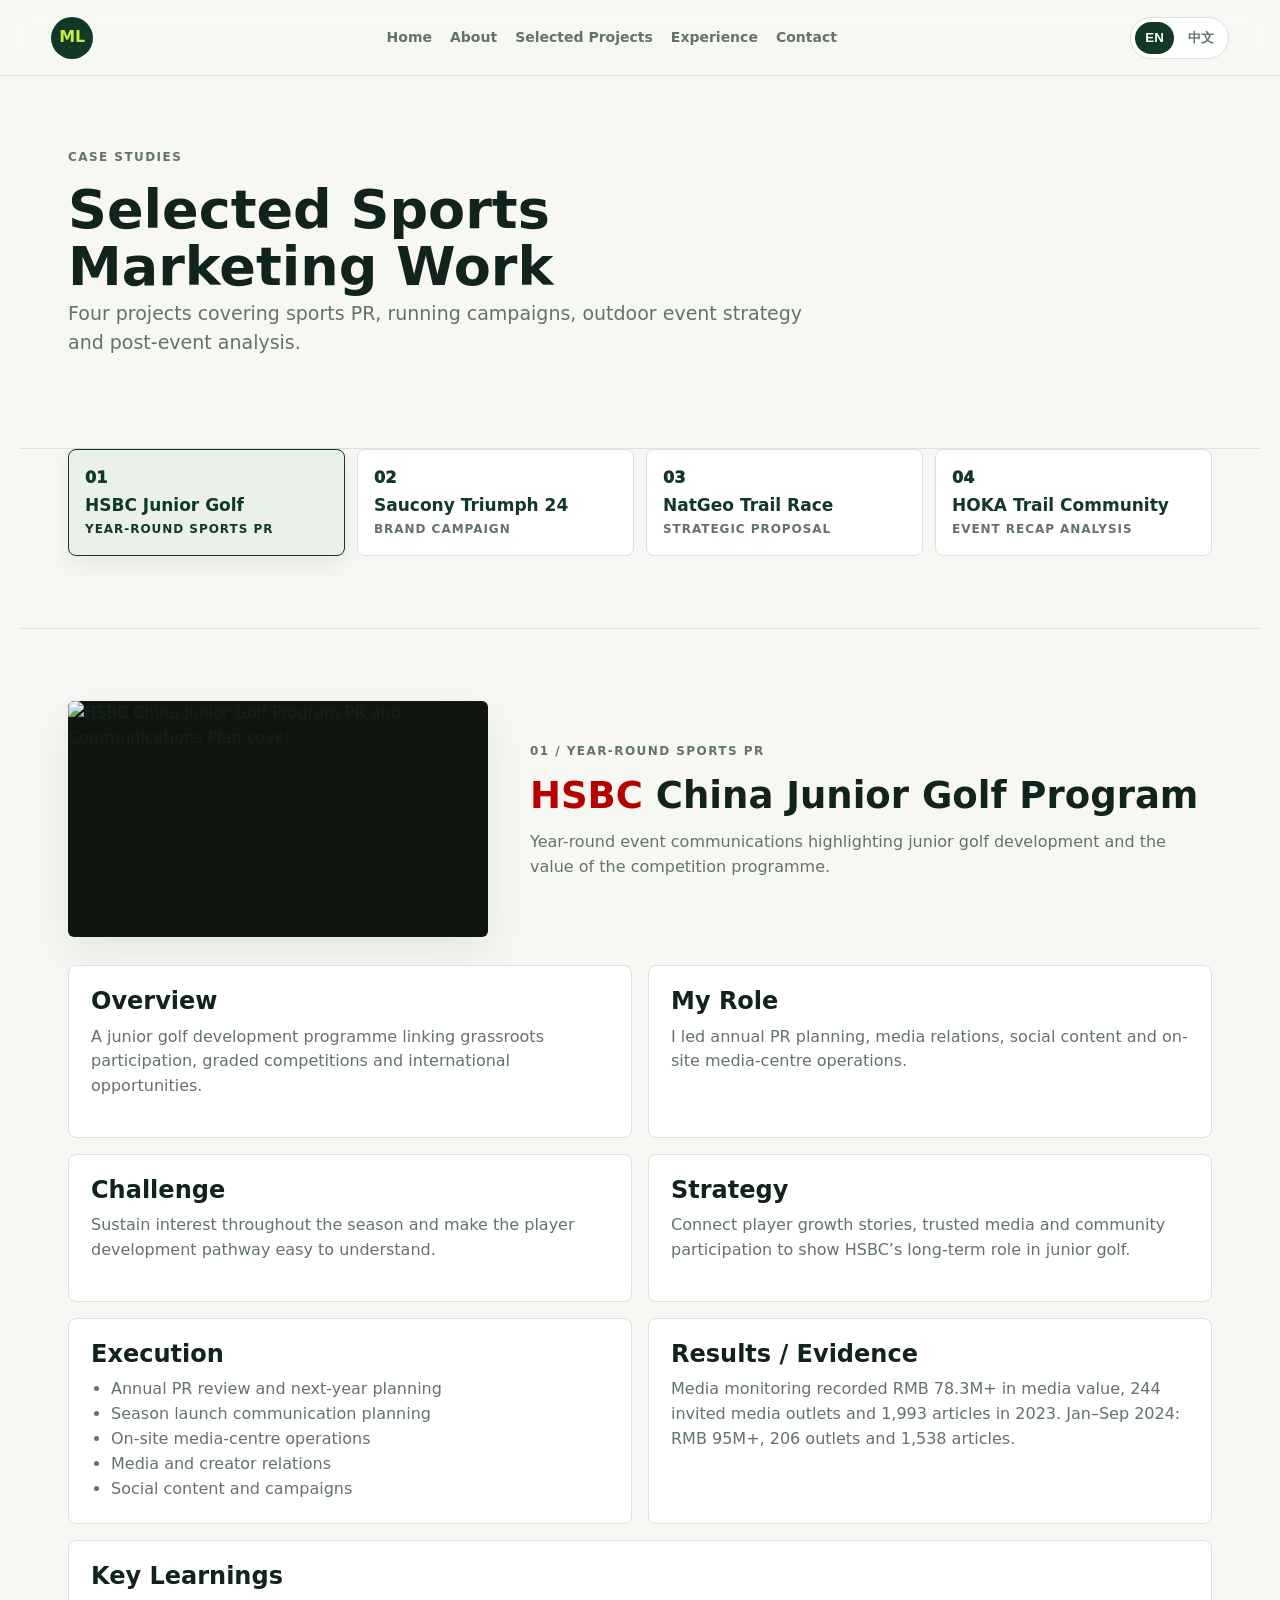
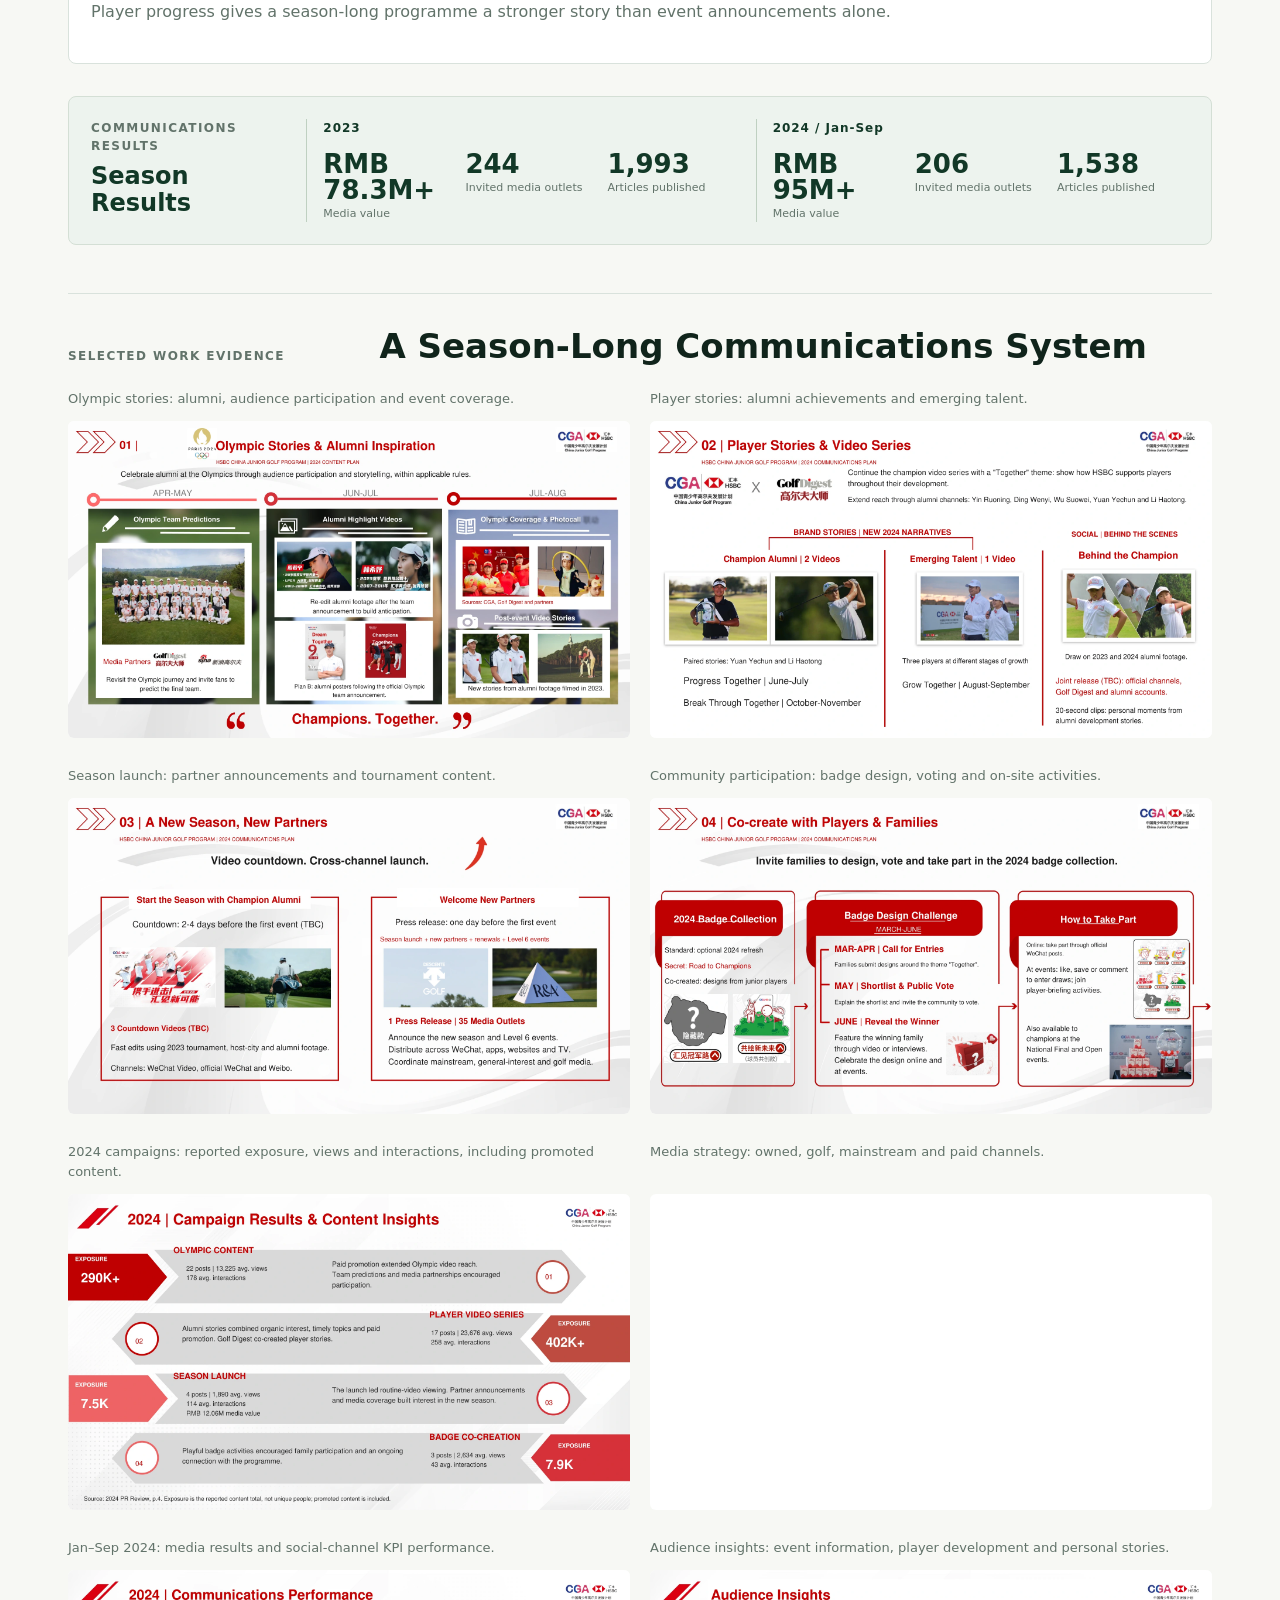
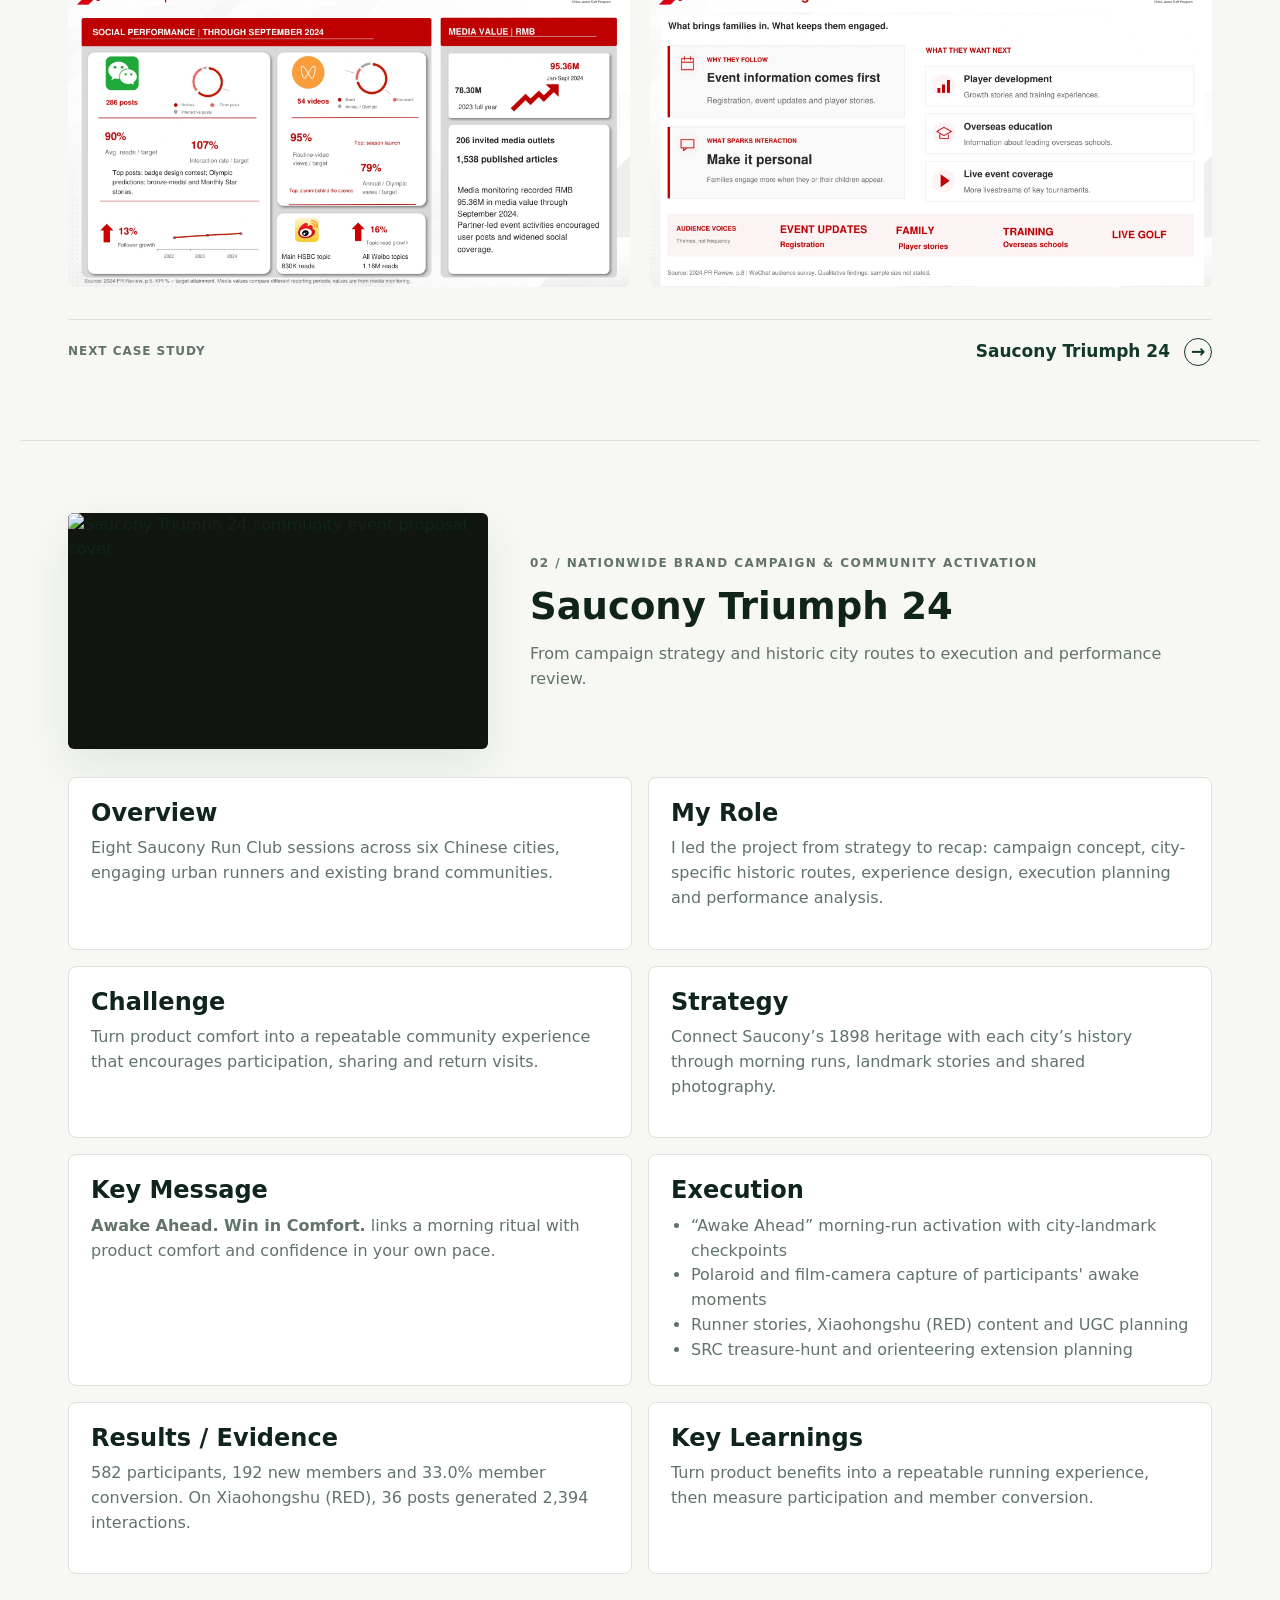
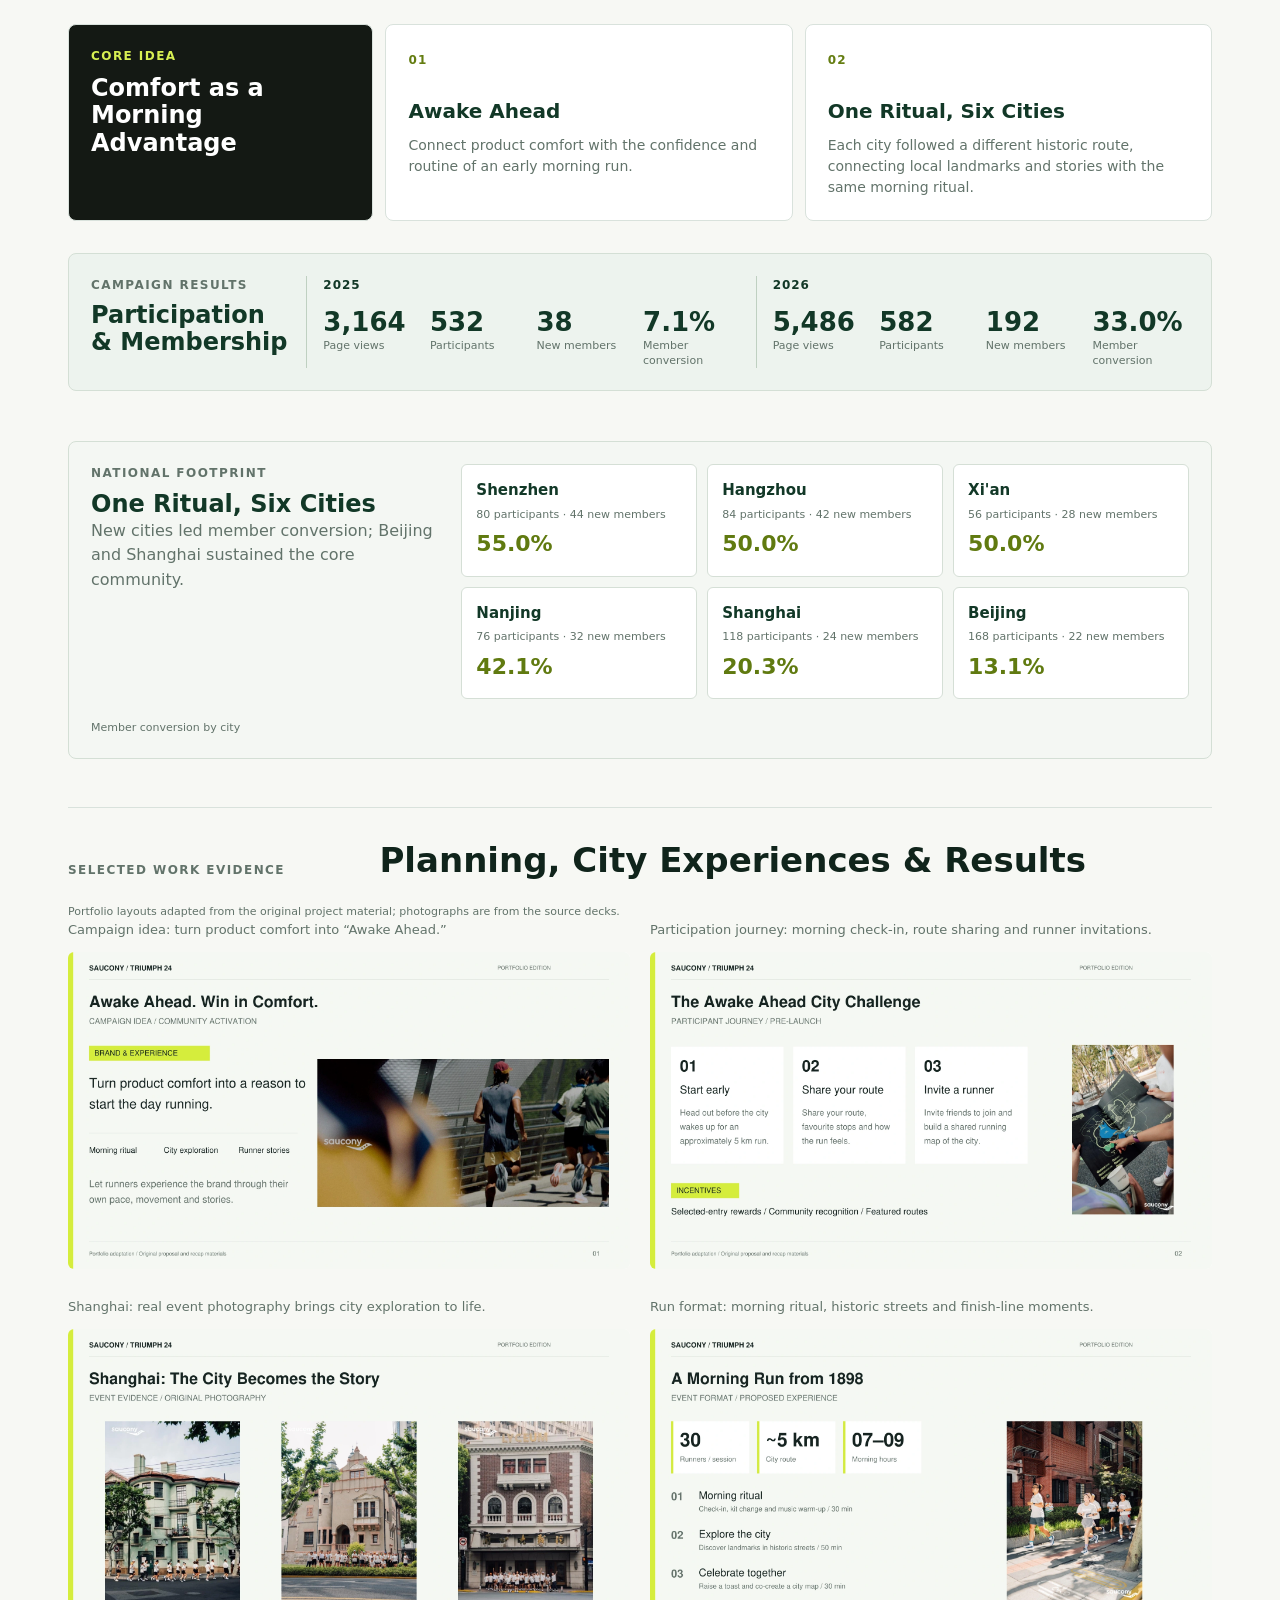
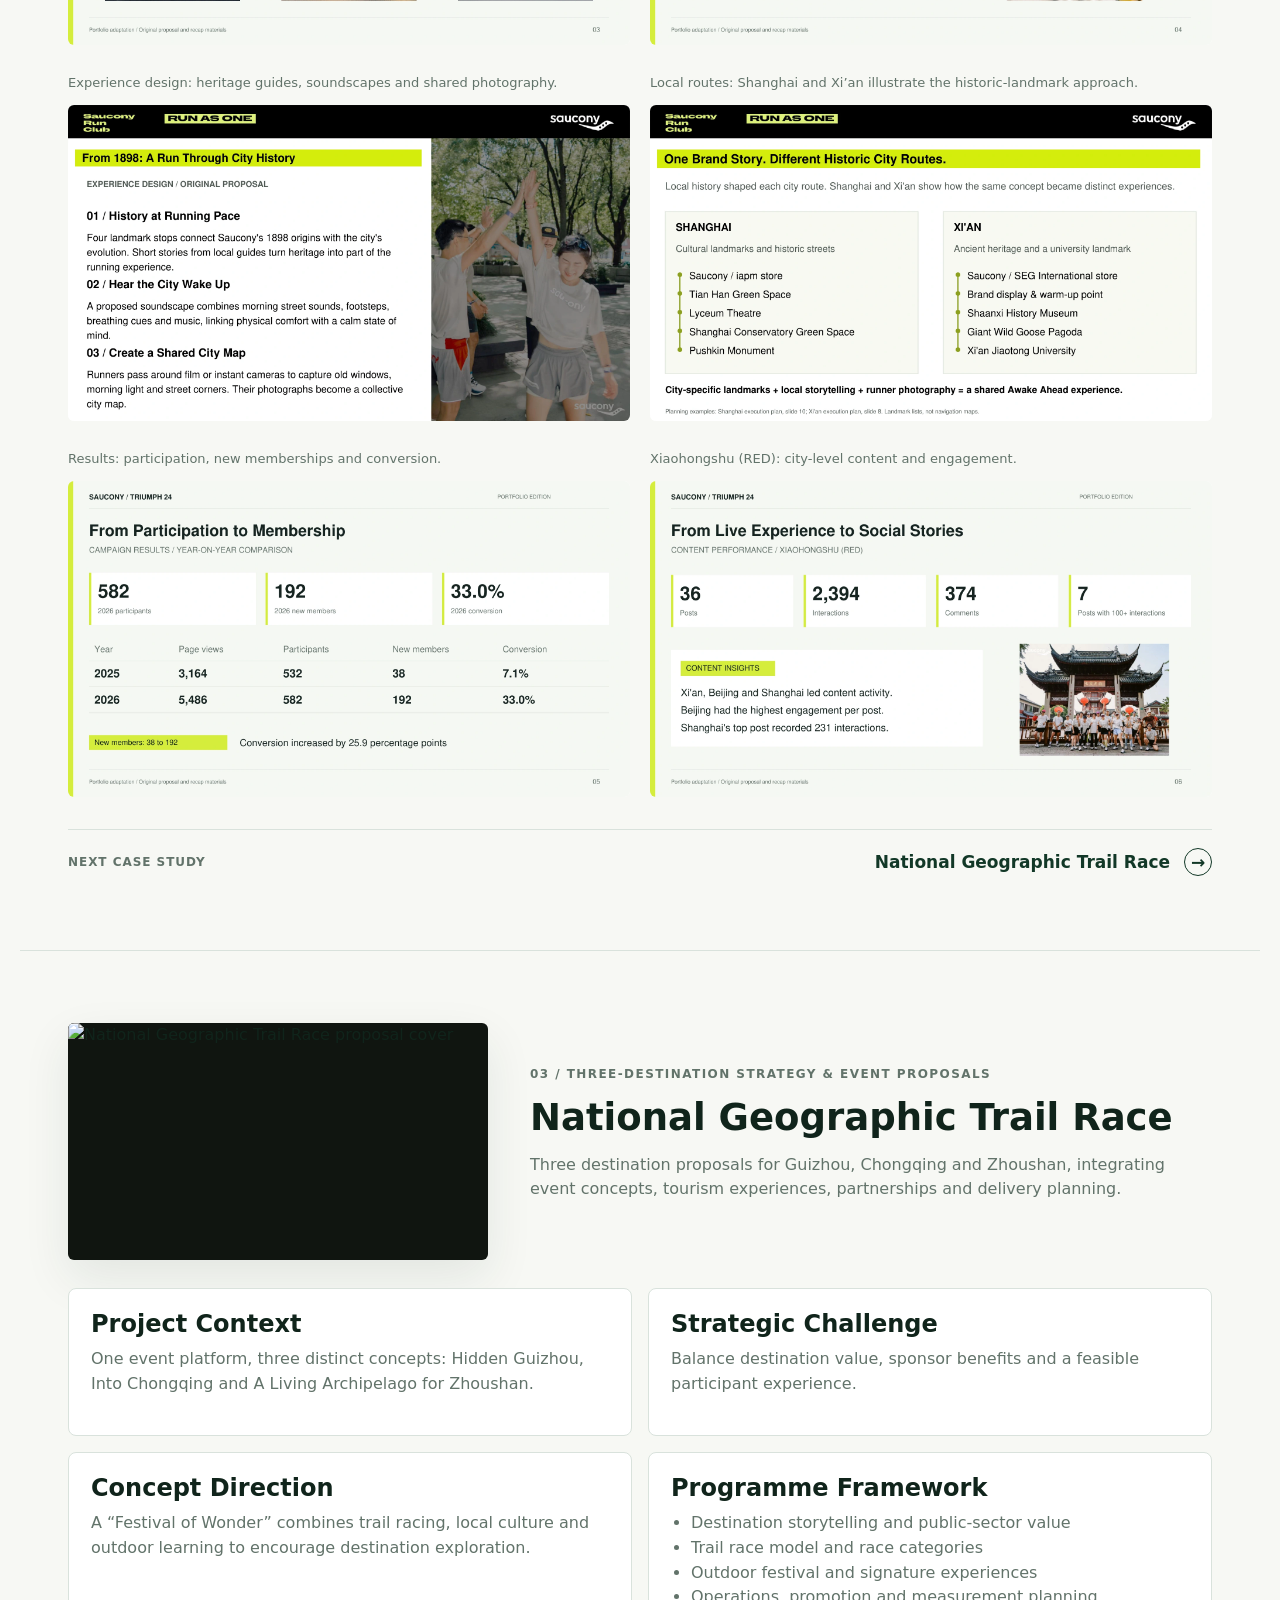
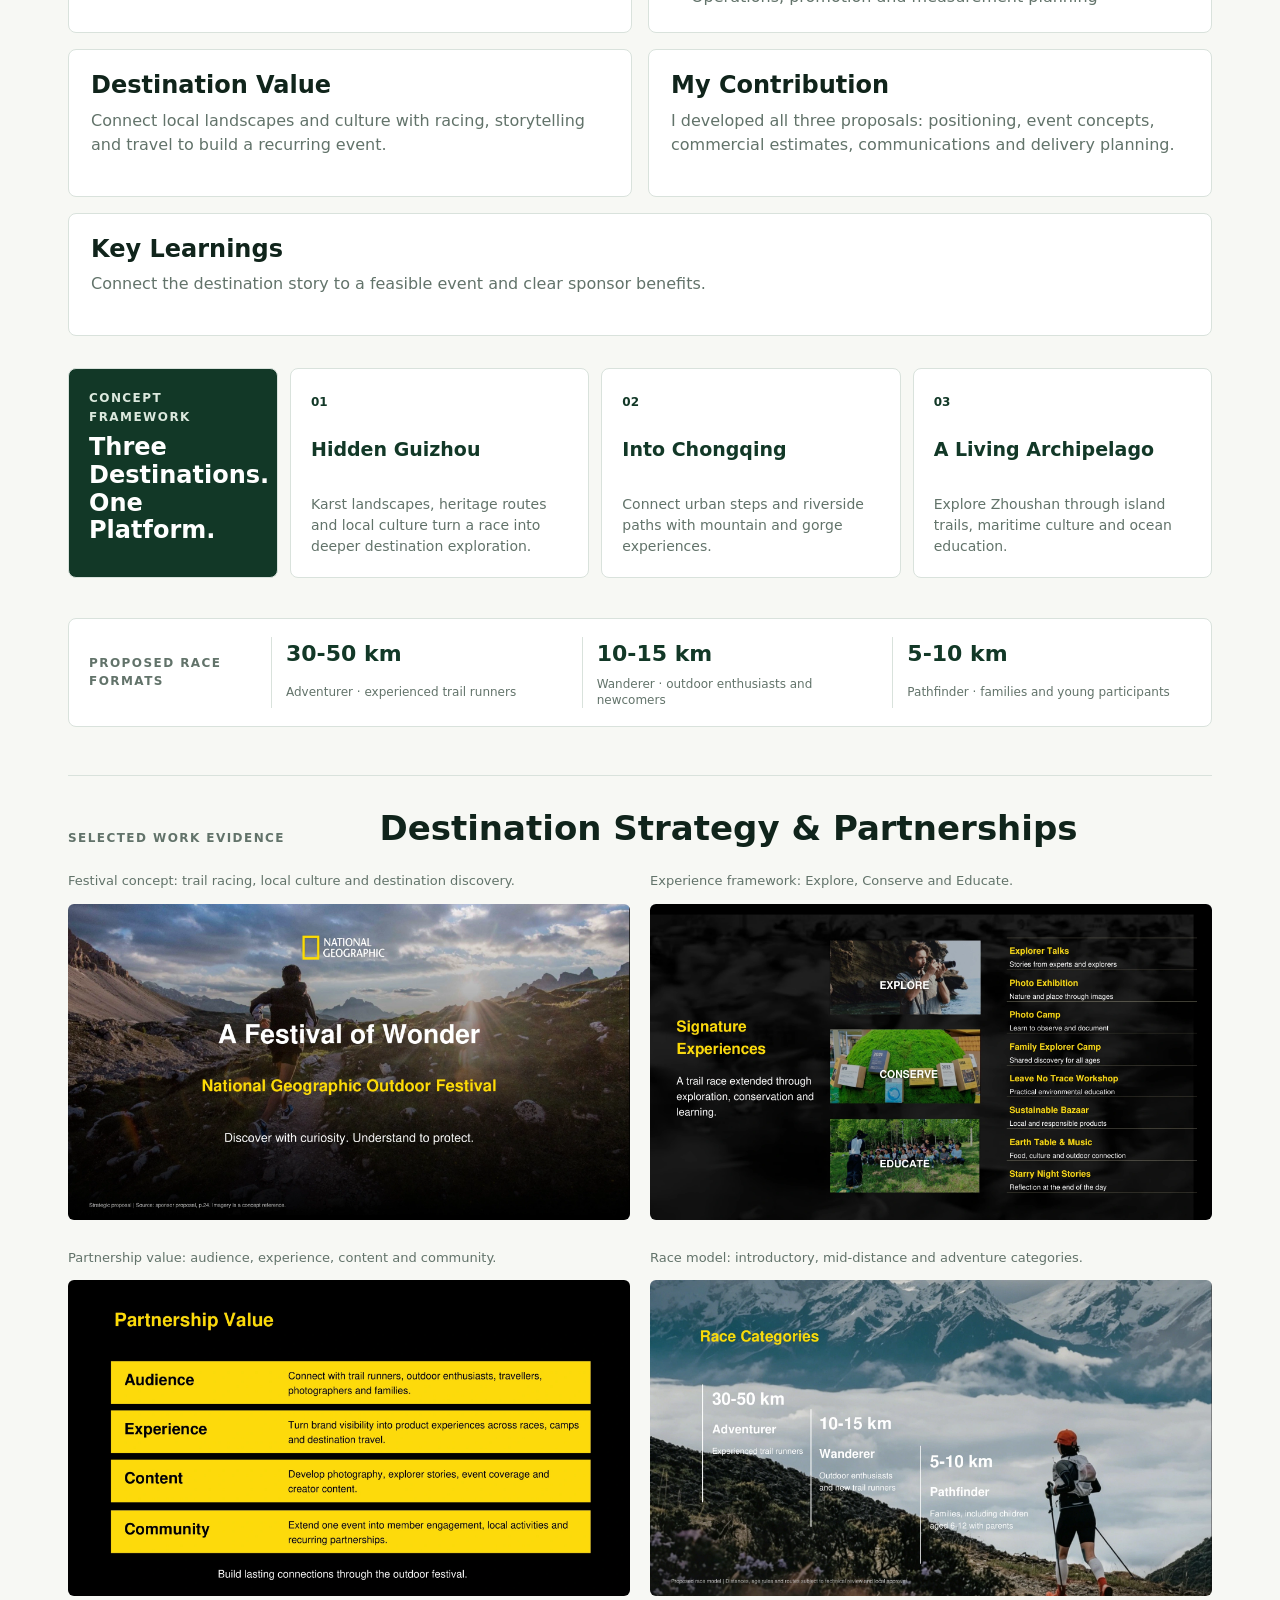
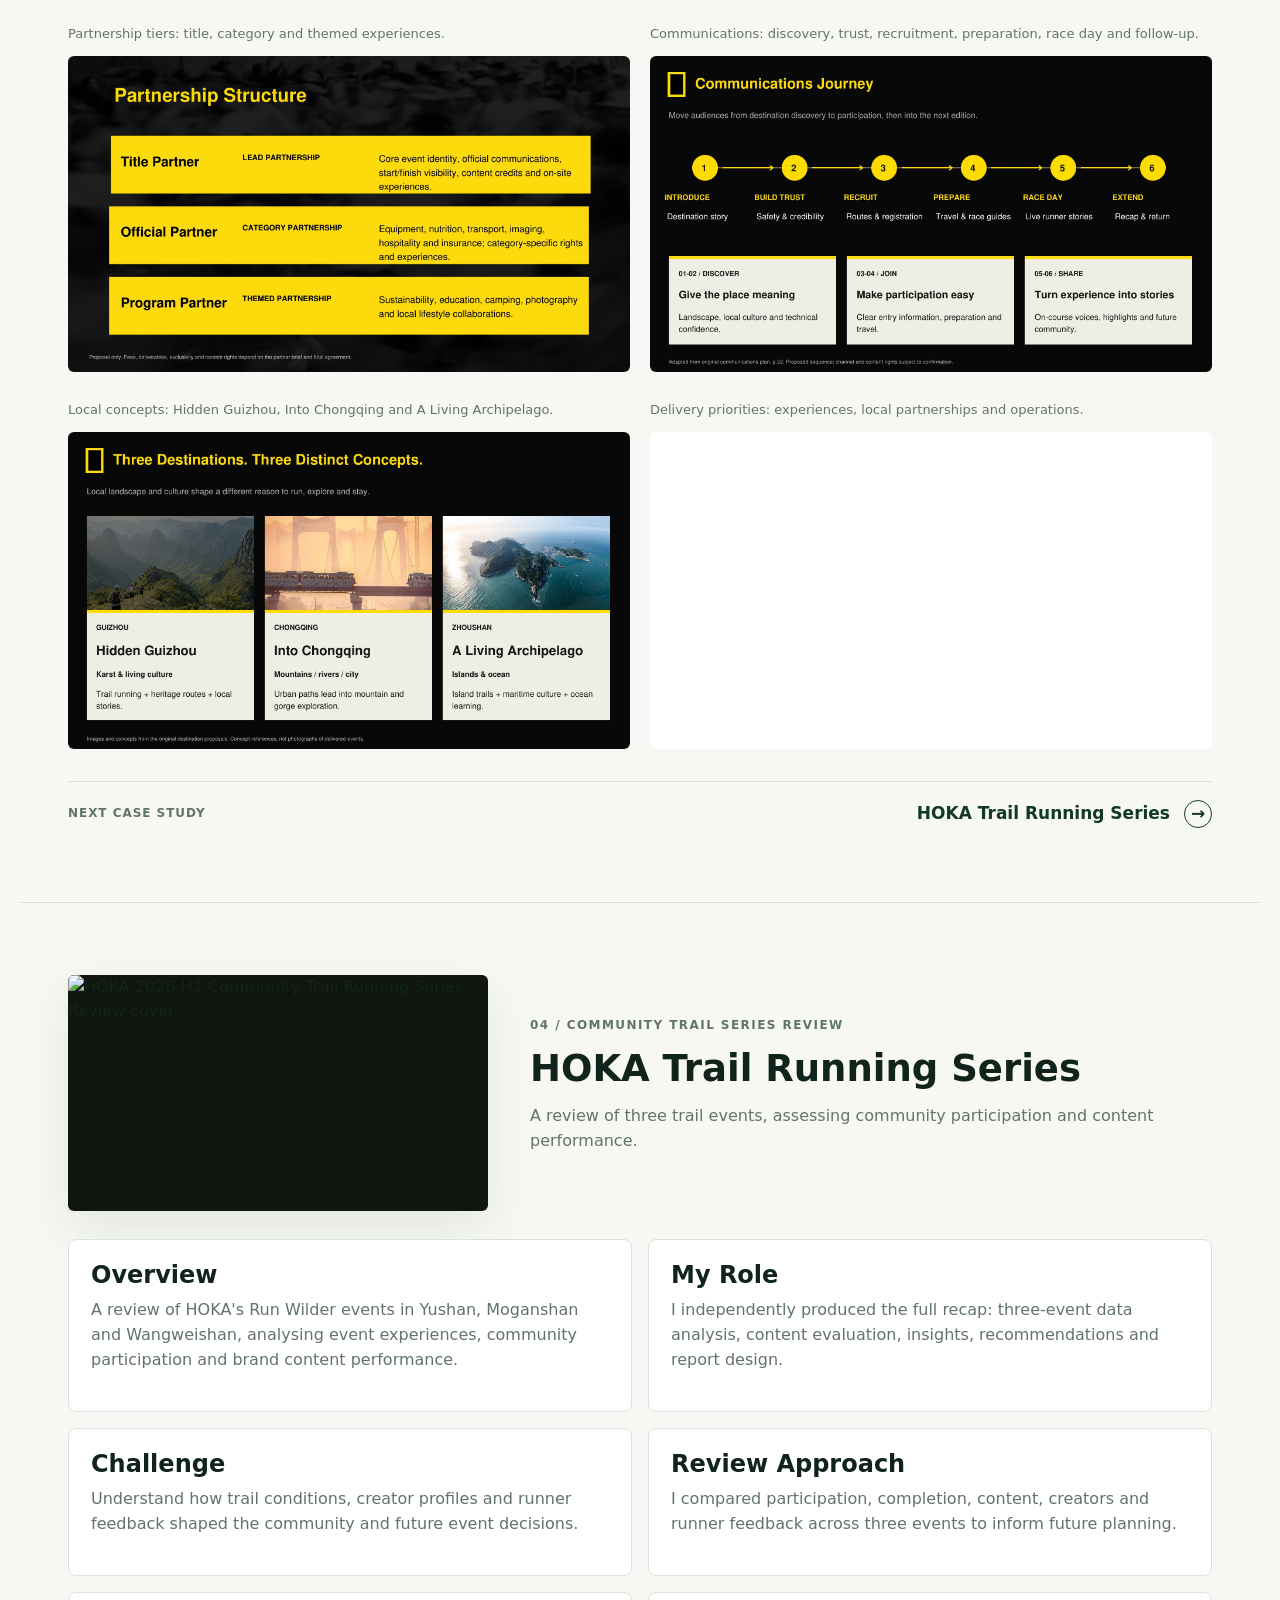
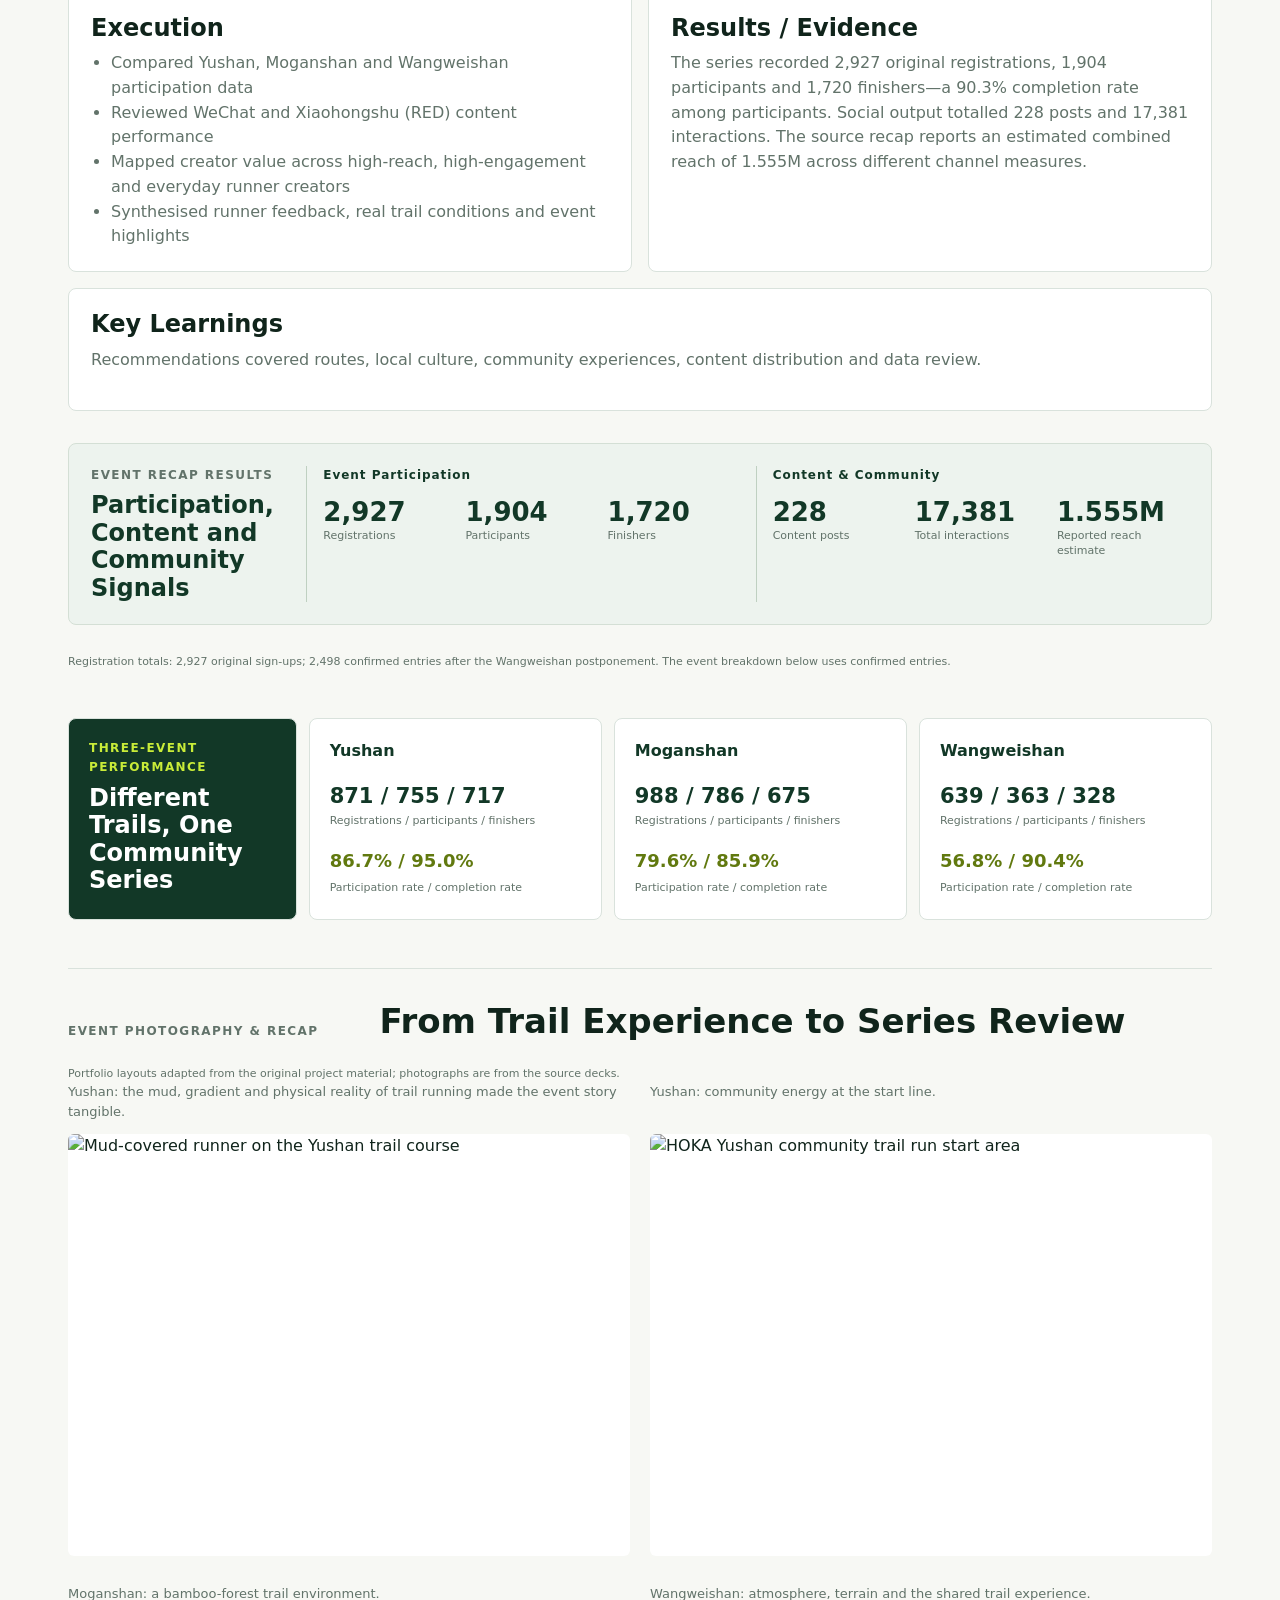
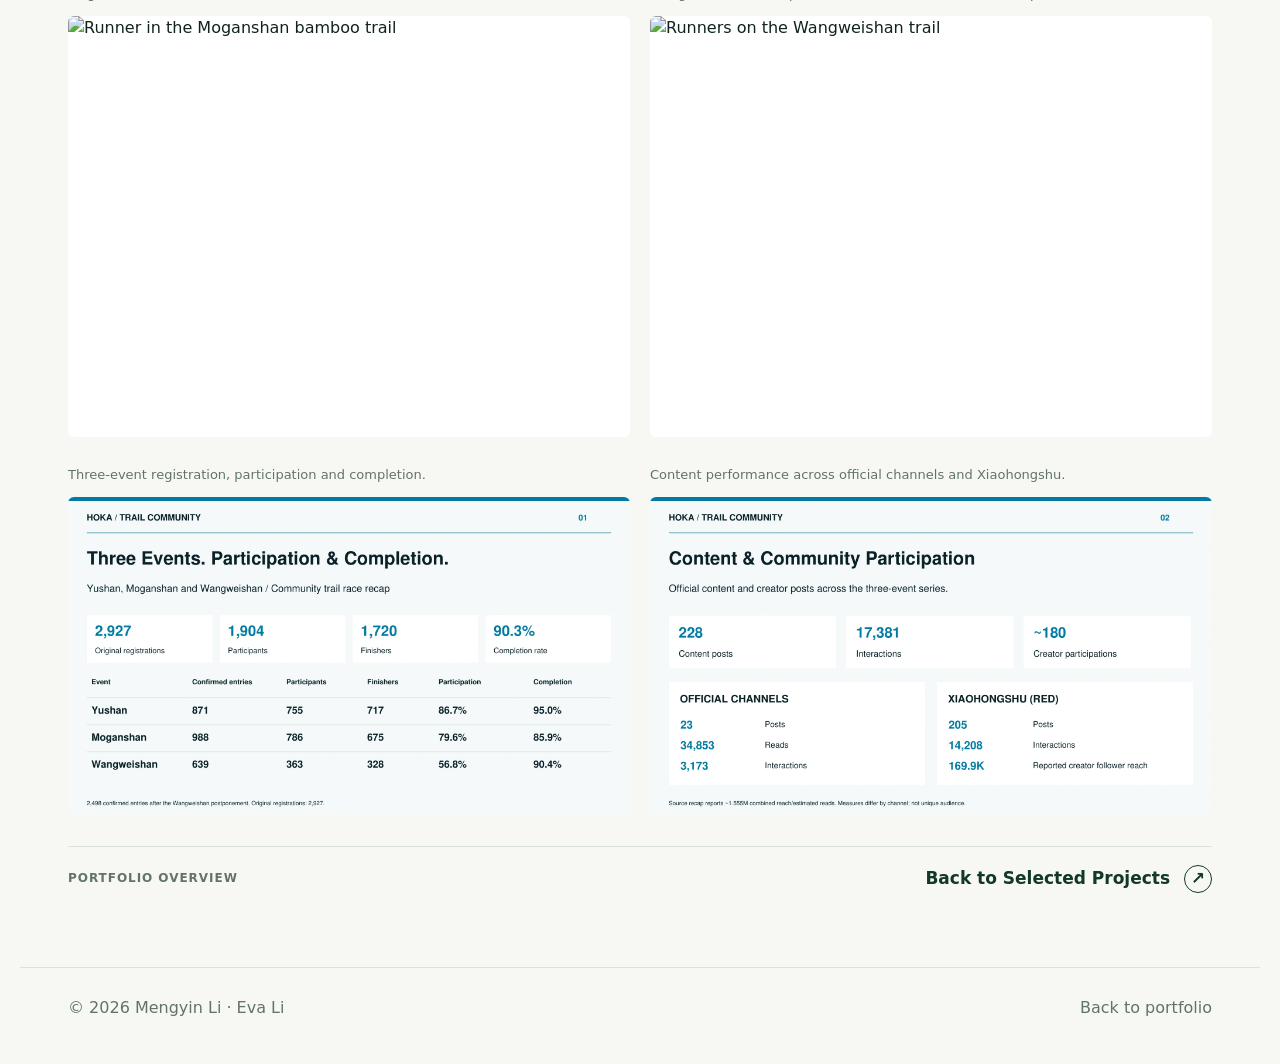
==== commit 22a79d89: "Simplify project navigation and add category filters" ====
--- a/case-studies.html
+++ b/case-studies.html
@@ -6,18 +6,18 @@
     <title>Case Studies | Mengyin Li</title>
     <meta name="description" content="Selected sports marketing case studies by Mengyin Li.">
     <meta name="theme-color" content="#0e3b2c">
-    <link rel="canonical" href="https://mengyin0101-coder.github.io/mengyin.github.io/case-studies.html">
+    <link rel="canonical" href="https://mengyin0101-coder.github.io/case-studies.html">
     <meta property="og:type" content="website">
     <meta property="og:title" content="Case Studies | Mengyin Li">
     <meta property="og:description" content="Sports PR, nationwide running campaigns, destination strategy and trail-community analysis.">
-    <meta property="og:url" content="https://mengyin0101-coder.github.io/mengyin.github.io/case-studies.html">
-    <meta property="og:image" content="https://mengyin0101-coder.github.io/mengyin.github.io/assets/covers/hoka-trail-community.jpg">
+    <meta property="og:url" content="https://mengyin0101-coder.github.io/case-studies.html">
+    <meta property="og:image" content="https://mengyin0101-coder.github.io/assets/covers/hoka-trail-community.jpg">
     <meta property="og:image:alt" content="HOKA Community Trail Running Series Review">
     <meta name="twitter:card" content="summary_large_image">
     <meta name="twitter:title" content="Case Studies | Mengyin Li">
     <meta name="twitter:description" content="Sports PR, nationwide running campaigns, destination strategy and trail-community analysis.">
-    <meta name="twitter:image" content="https://mengyin0101-coder.github.io/mengyin.github.io/assets/covers/hoka-trail-community.jpg">
-    <link rel="stylesheet" href="styles.css?v=portfolio24">
+    <meta name="twitter:image" content="https://mengyin0101-coder.github.io/assets/covers/hoka-trail-community.jpg">
+    <link rel="stylesheet" href="styles.css?v=direct-filters-20261012">
   </head>
   <body>
     <header class="site-header">
@@ -300,6 +300,6 @@
       <p>© <span id="year"></span> Mengyin Li · Eva Li</p>
       <a href="index.html#projects"><span class="lang-en-only">Back to portfolio</span><span class="lang-zh-only">返回作品集</span></a>
     </footer>
-    <script src="script.js?v=portfolio15"></script>
+    <script src="script.js?v=direct-filters-20261012"></script>
   </body>
 </html>
--- a/styles.css
+++ b/styles.css
@@ -417,6 +417,7 @@
 
 .project-card {
   display: grid;
+  align-content: start;
   gap: 14px;
   border: 1px solid var(--line);
   border-radius: 8px;
@@ -682,8 +683,9 @@
   display: grid;
   grid-template-columns: 130px minmax(0, 1fr);
   gap: 28px;
-  padding: 22px 0;
-  border-bottom: 1px solid var(--line);
+  padding: 22px;
+  border: 1px solid transparent;
+  border-bottom-color: var(--line);
 }
 
 .timeline .timeline-current {
@@ -2312,3 +2314,50 @@
   padding: 0 0 12px;
 }
 body:not(.is-zh) .project-gallery figure > img { margin-top: auto; }
+
+/* Consistent landing space below the fixed header. Sections already have top padding. */
+#about, #projects, #experience, #contact {
+  scroll-margin-top: calc(var(--site-header-height, 76px) - 48px);
+}
+@media (max-width: 620px) {
+  #about, #projects, #experience, #contact {
+    scroll-margin-top: calc(var(--site-header-height, 70px) - 30px);
+  }
+}
+
+/* Read dense slides without changing the portfolio gallery layout. */
+.lightbox-viewport {
+  overflow: auto;
+  max-height: 60vh;
+  overscroll-behavior: contain;
+}
+.lightbox-viewport.is-zoomed { height: 60vh; cursor: grab; }
+.lightbox-viewport.is-zoomed:active { cursor: grabbing; }
+.image-lightbox .lightbox-viewport.is-zoomed img {
+  width: 300%;
+  max-width: none;
+  max-height: none;
+  touch-action: pan-x pan-y pinch-zoom;
+}
+.lightbox-tools { display: flex; justify-content: center; gap: 12px; margin-top: 12px; }
+.lightbox-tools button, .lightbox-tools a {
+  display: inline-flex; align-items: center; justify-content: center;
+  min-height: 44px; padding: 8px 14px; border: 1px solid #718077;
+  border-radius: 5px; background: transparent; color: white;
+  font: inherit; font-size: 13px; cursor: pointer;
+}
+.lightbox-tools button:hover, .lightbox-tools a:hover { background: #234331; }
+.lightbox-tools a:focus-visible { outline: 2px solid var(--lime); outline-offset: 3px; }
+@media (max-width: 600px) {
+  .lightbox-viewport, .lightbox-viewport.is-zoomed { max-height: 48vh; }
+  .lightbox-viewport.is-zoomed { height: 48vh; }
+}
+
+.project-category { color: var(--muted); font-size: 12px; line-height: 1.5; font-weight: 600; letter-spacing: .02em; }
+.snapshot-study { scroll-margin-top: calc(var(--site-header-height, 76px) + 24px); }
+
+.project-filters.section { display: flex; flex-wrap: wrap; gap: 8px; padding-top: 0; padding-bottom: 24px; }
+.project-filters button { font: inherit; font-size: 13px; line-height: 1.5; padding: 9px 15px; border: 1px solid var(--line); border-radius: 24px; color: var(--ink); background: transparent; cursor: pointer; }
+.project-filters button[aria-pressed="true"] { background: var(--green); border-color: var(--green); color: white; }
+.project-filters button:focus-visible { outline: 2px solid var(--green); outline-offset: 3px; }
+.snapshot-study[hidden] { display: none; }
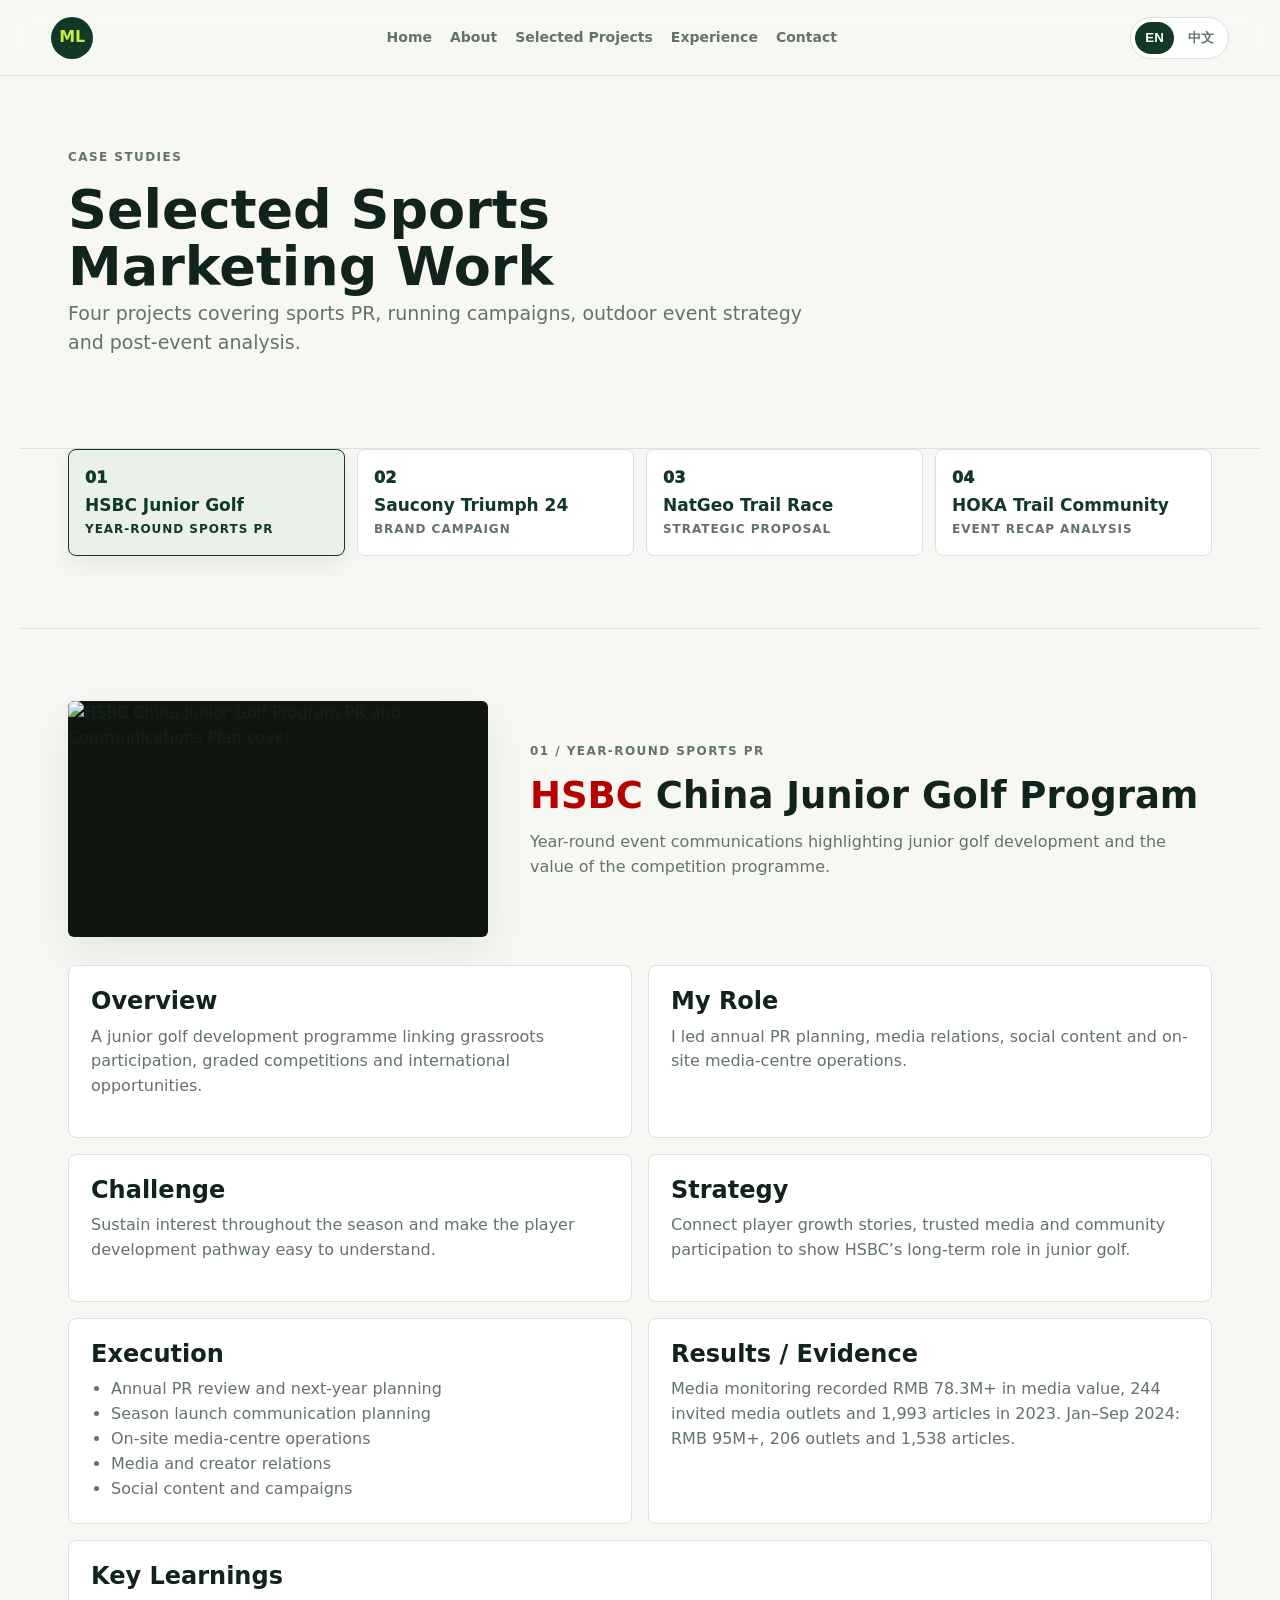
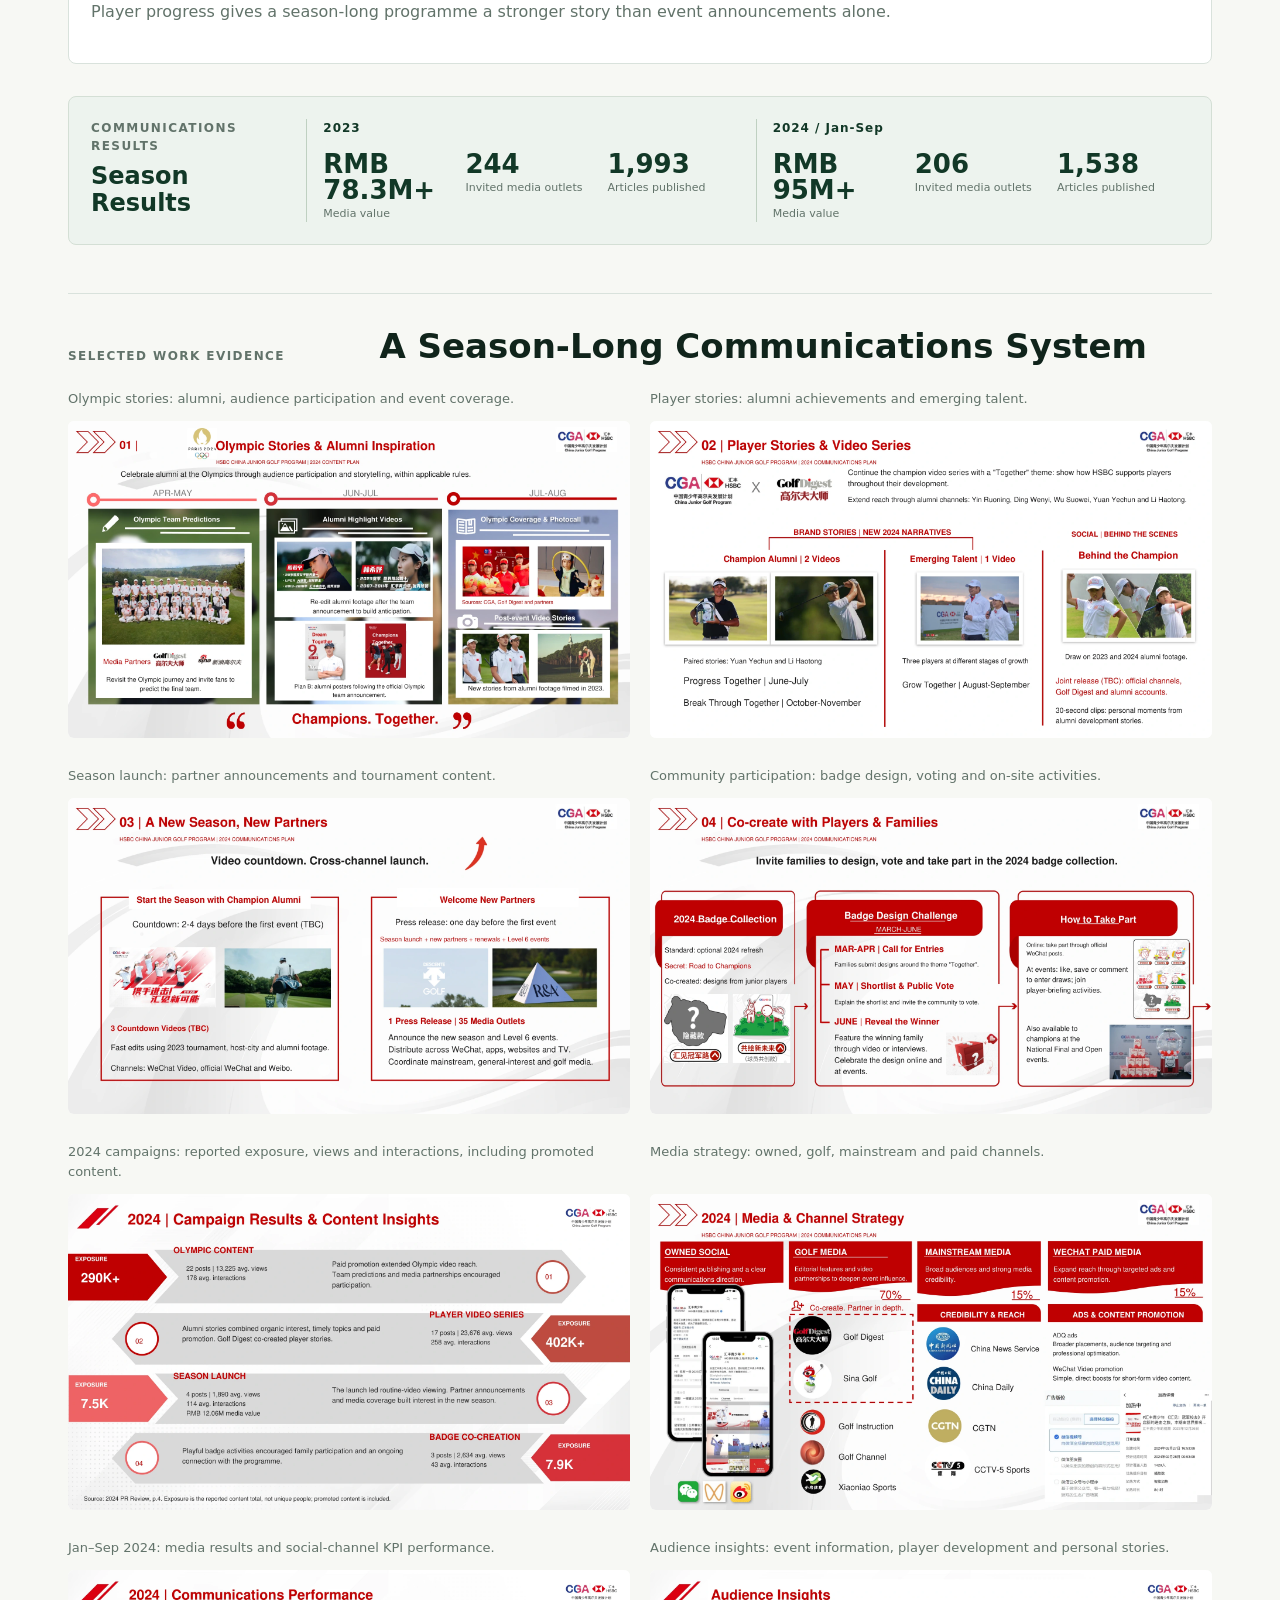
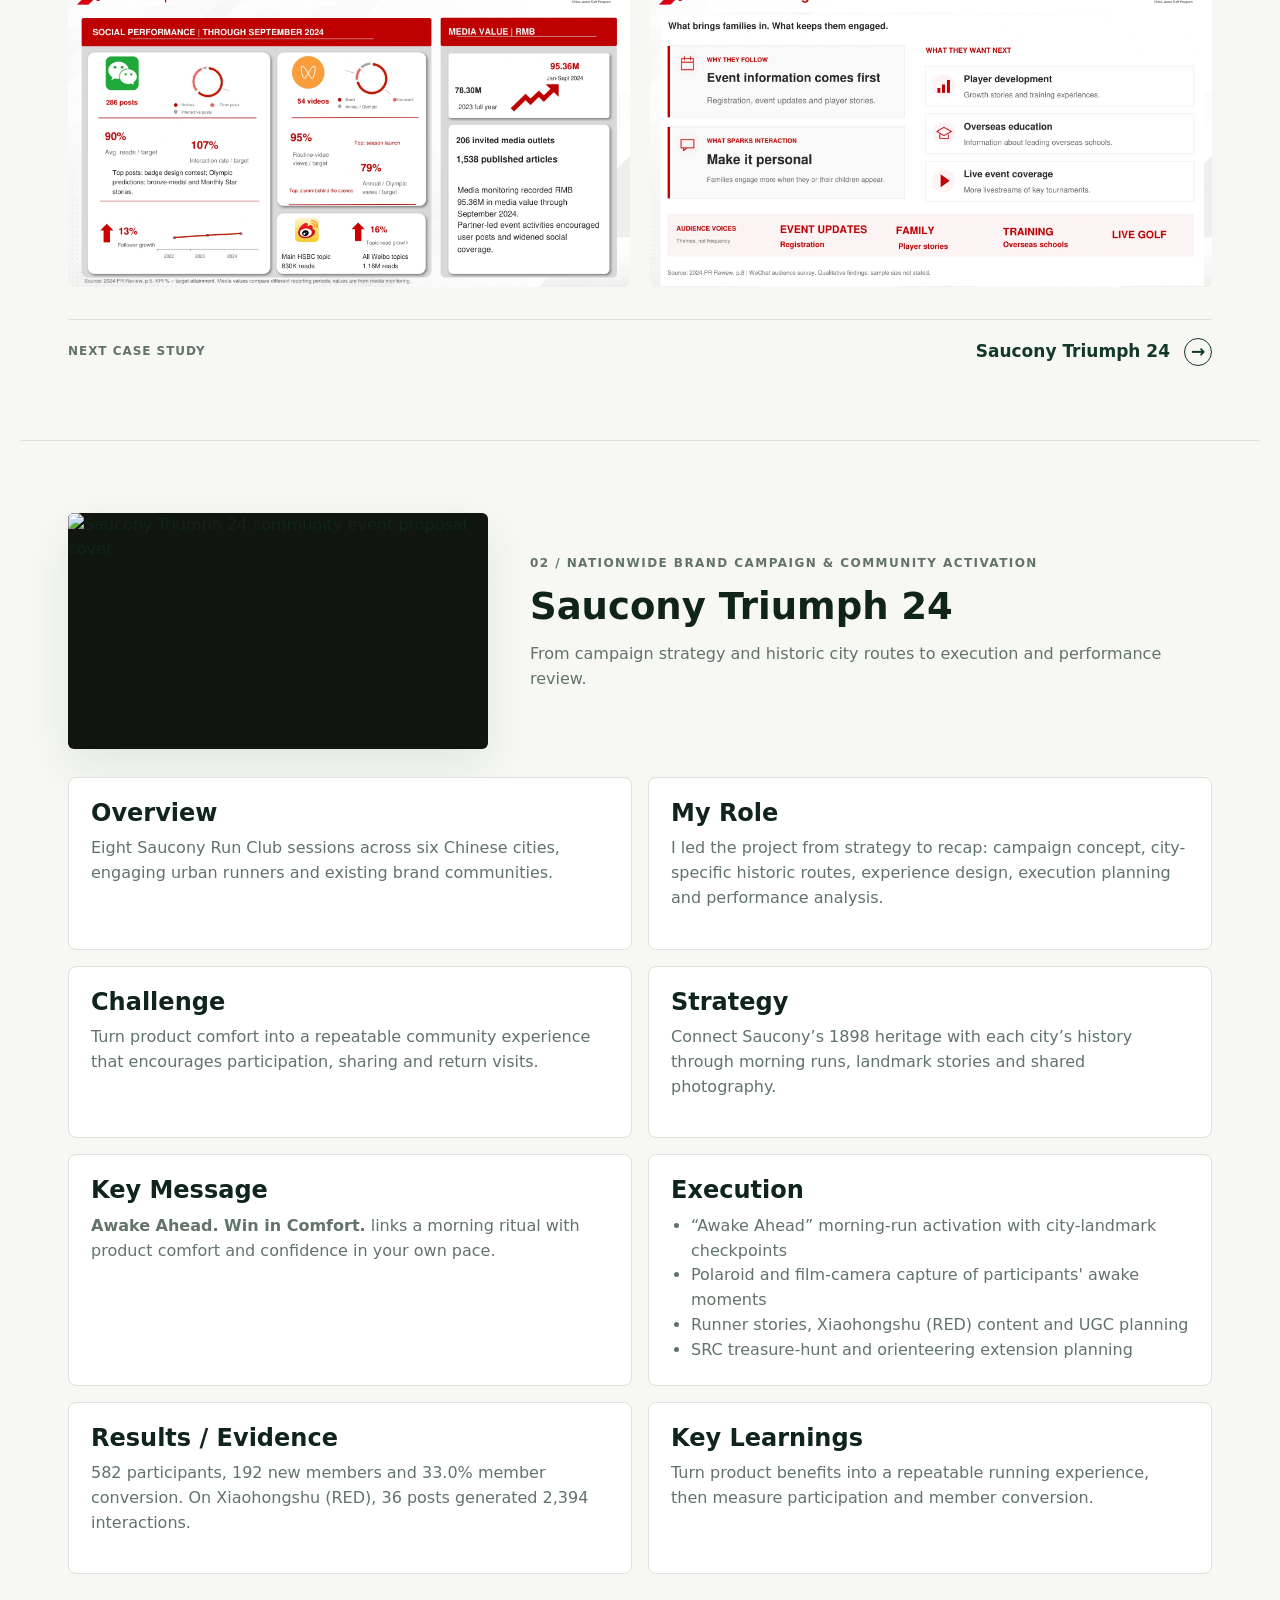
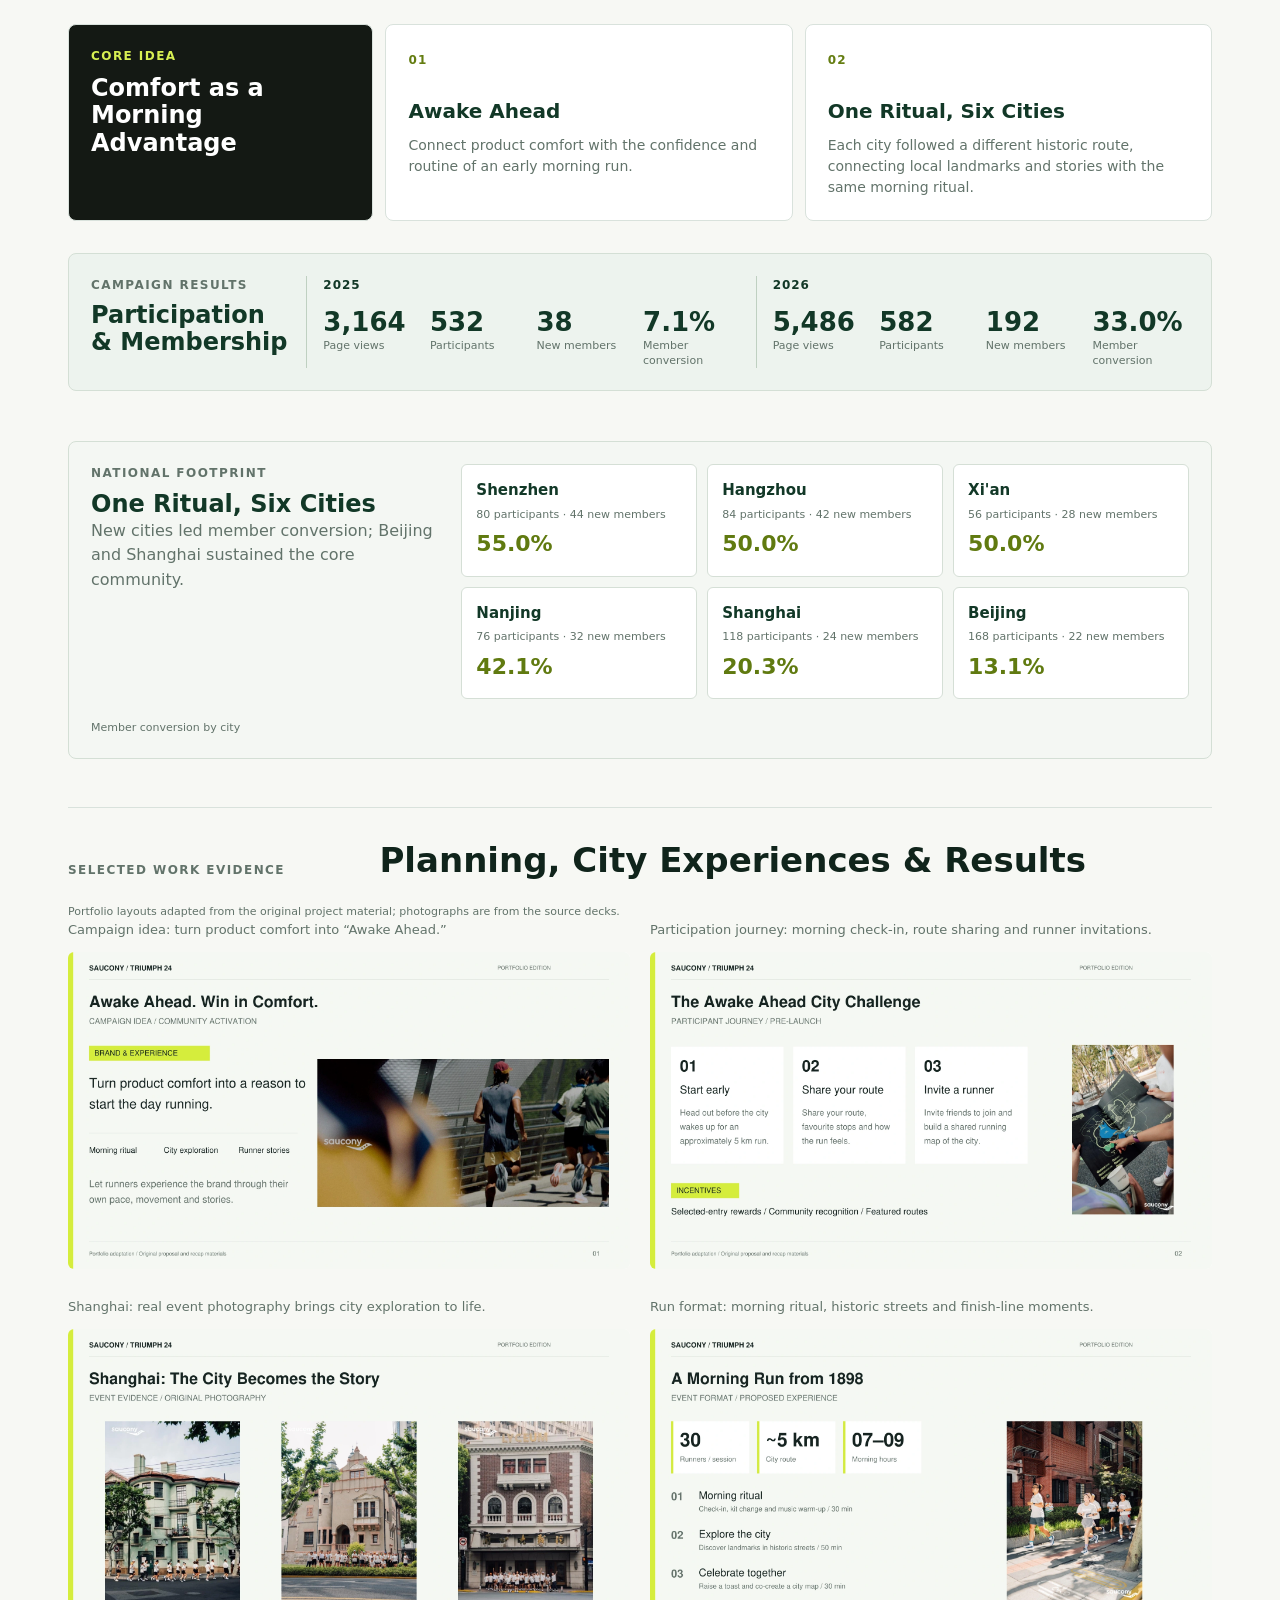
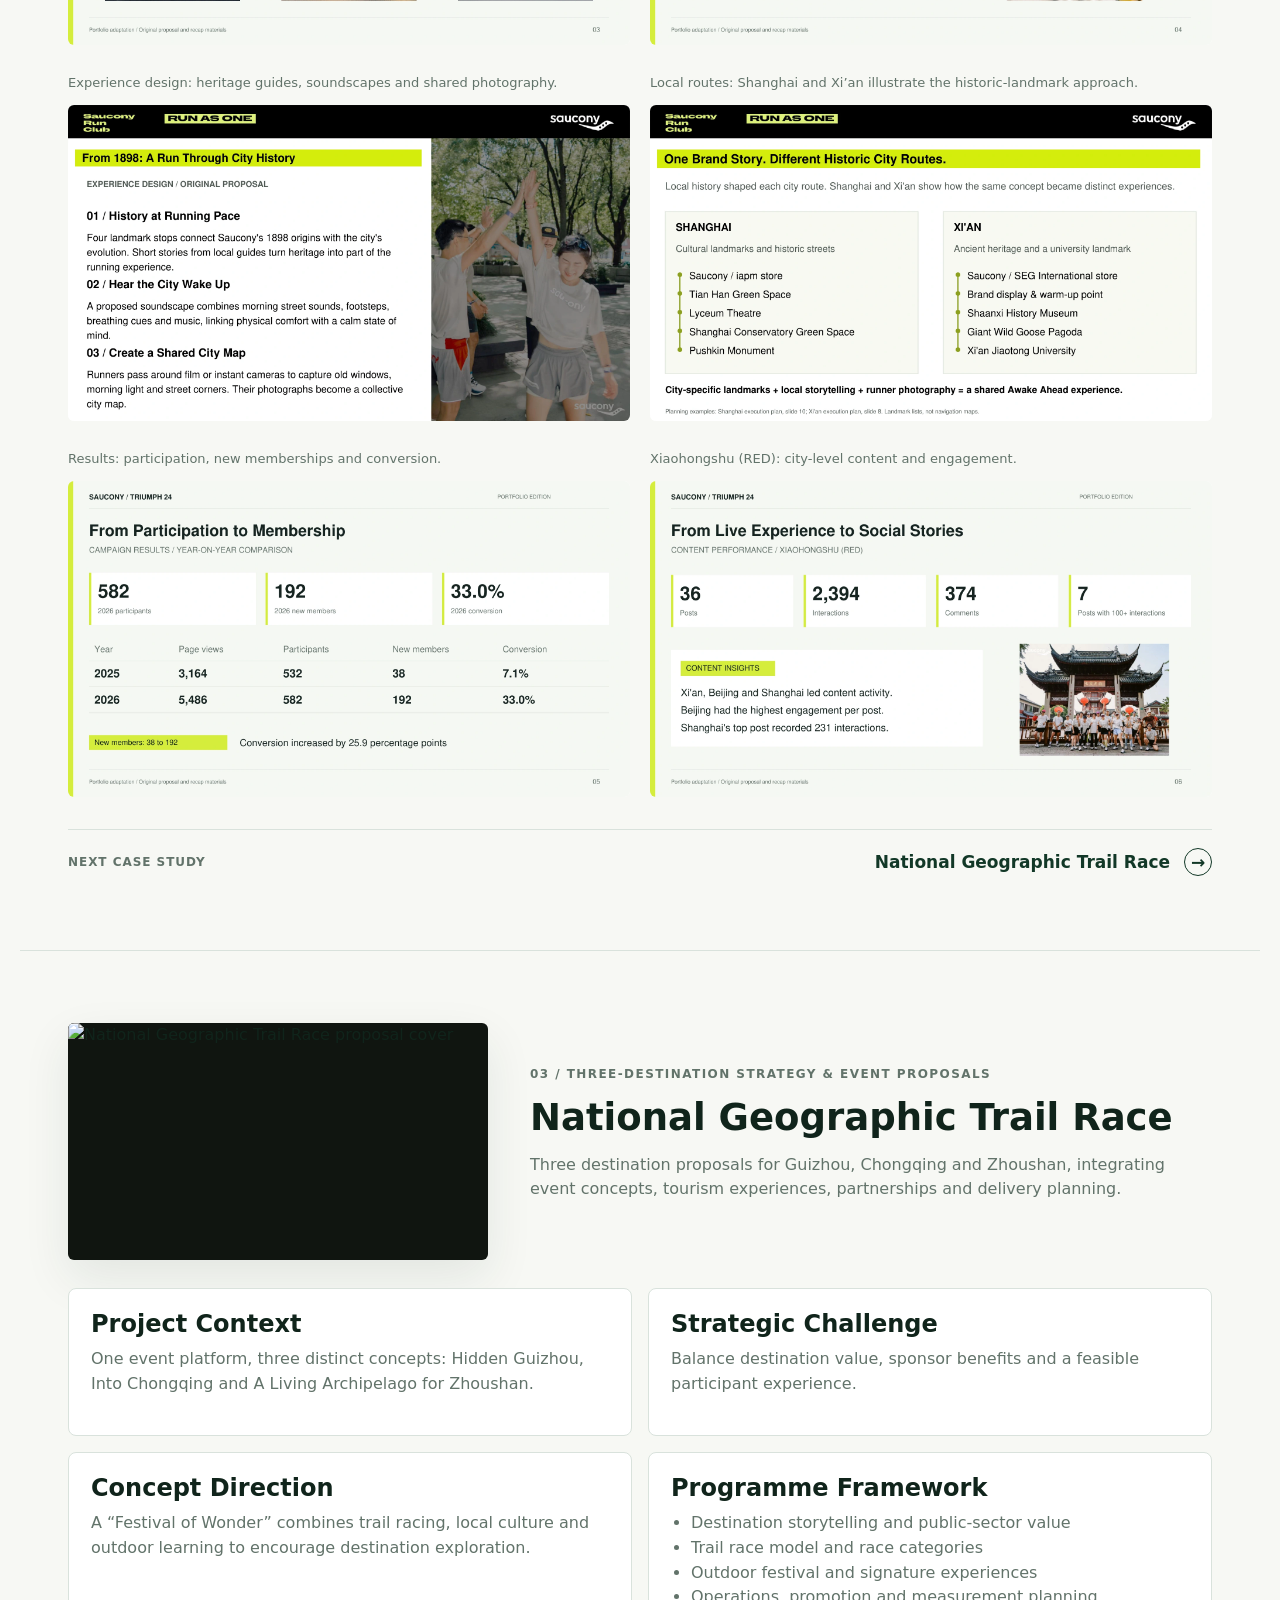
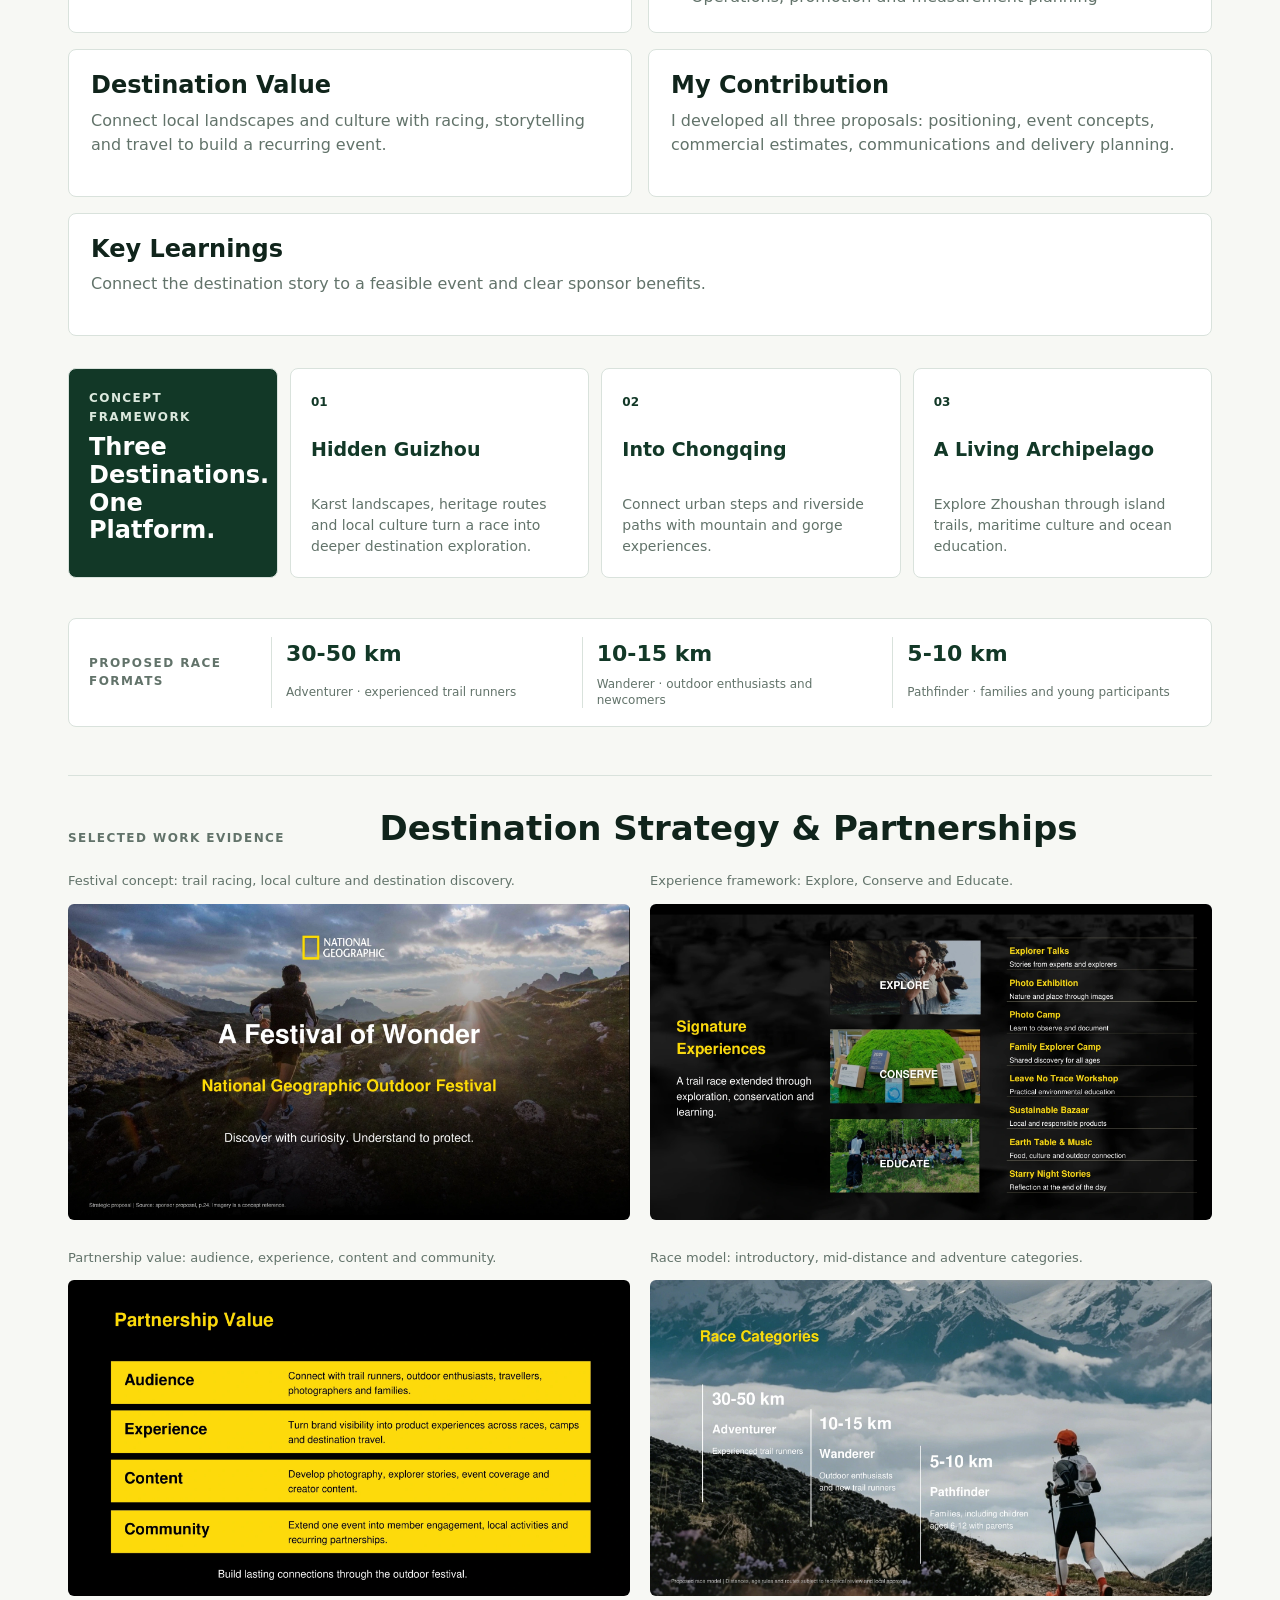
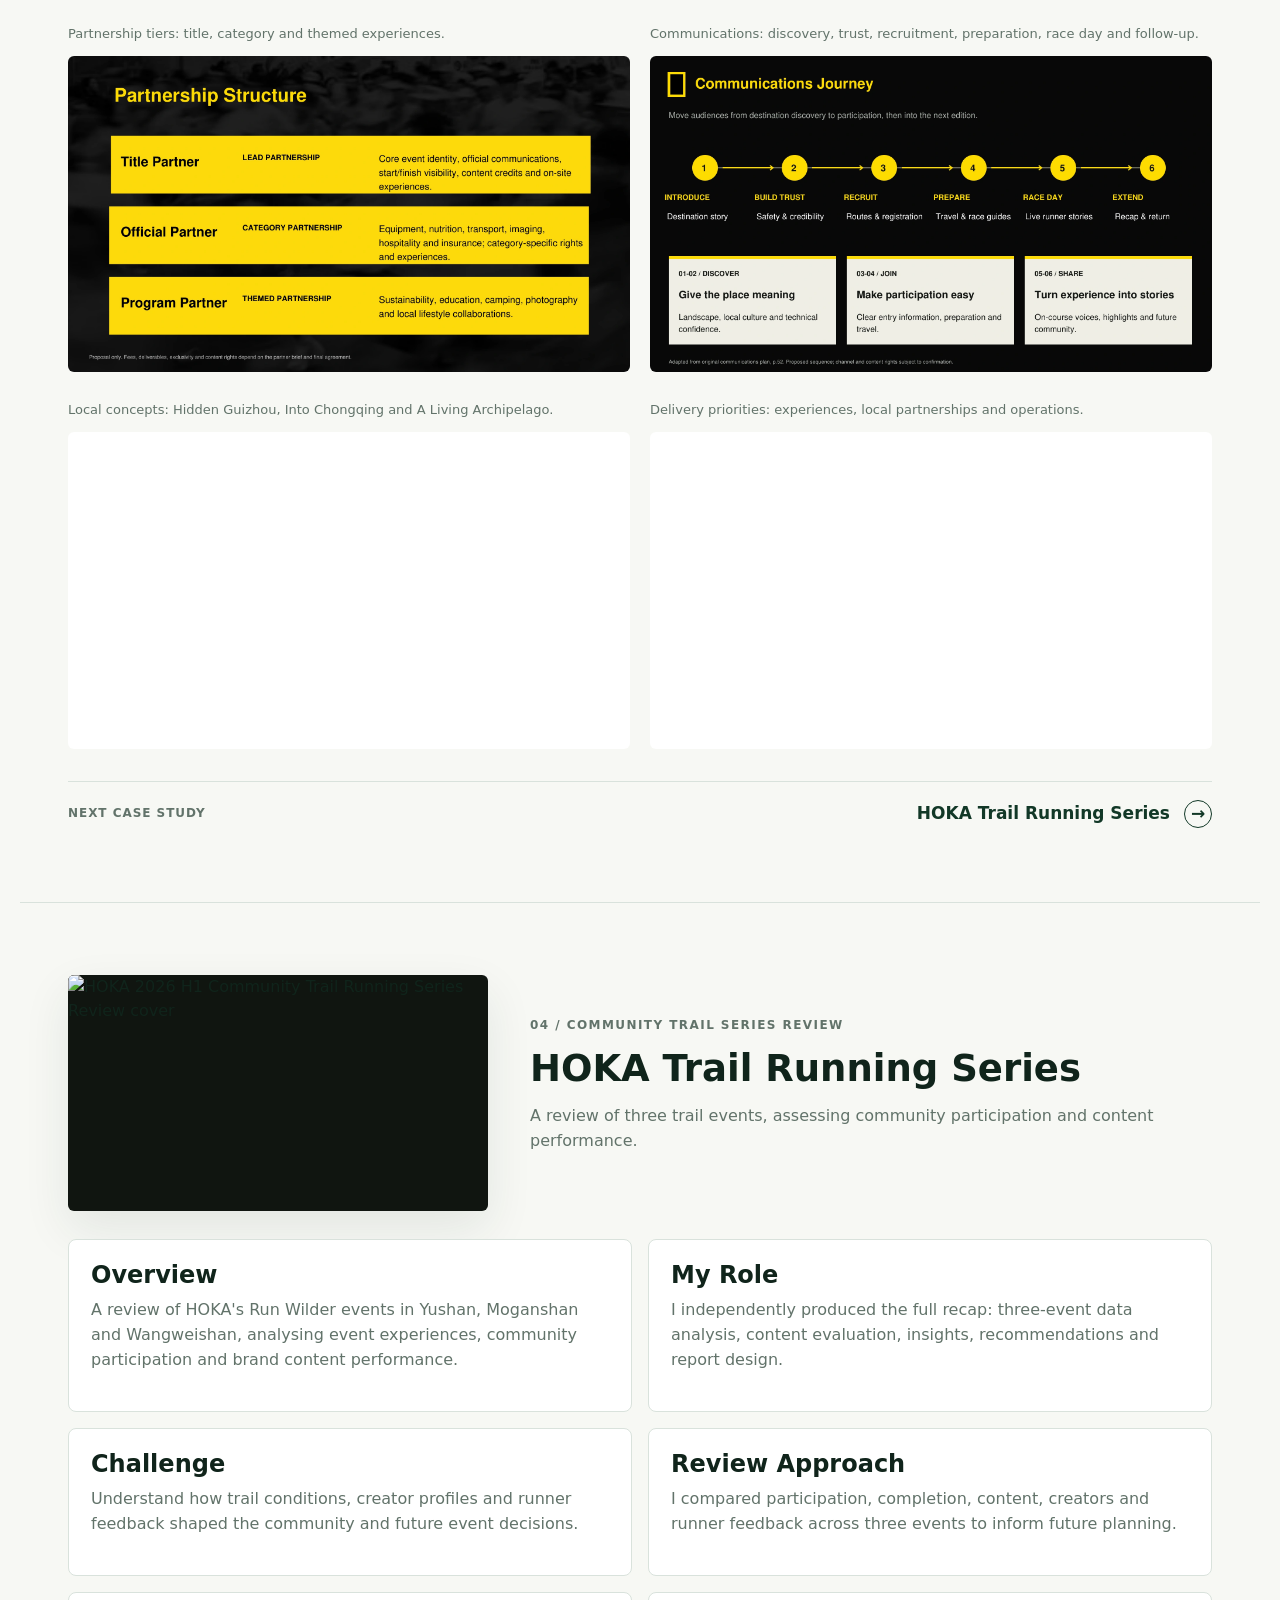
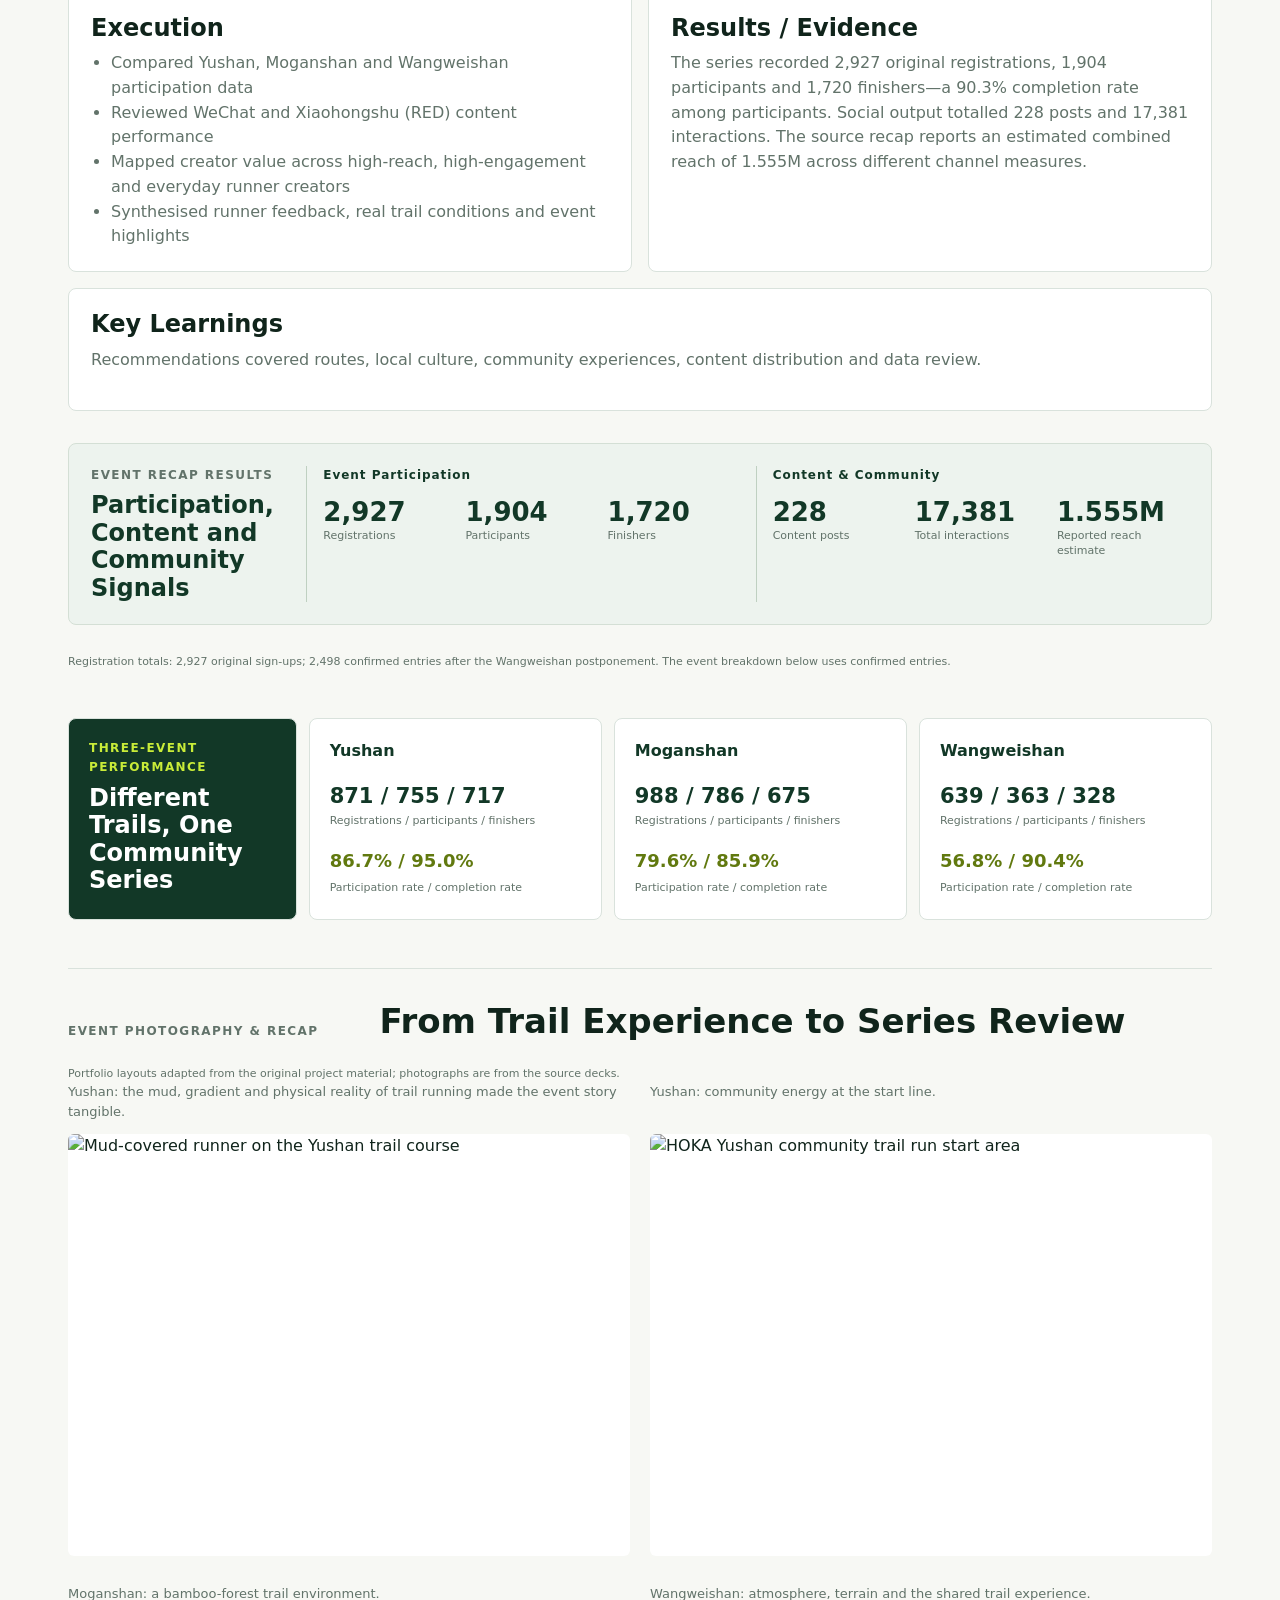
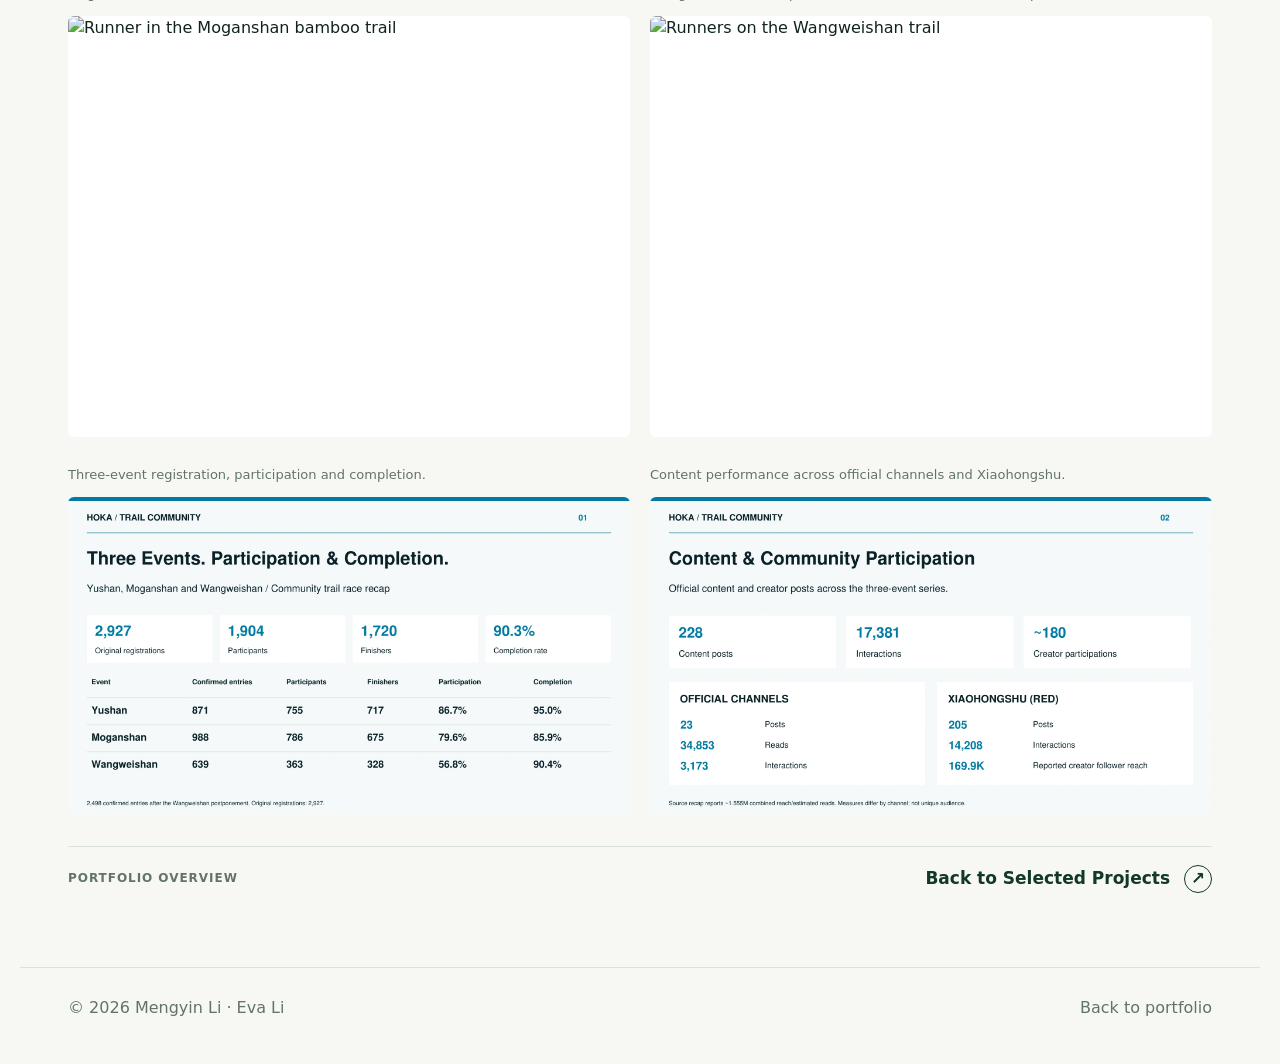
==== commit e86ed414: "Unify homepage project filters and refine experience copy" ====
--- a/case-studies.html
+++ b/case-studies.html
@@ -17,7 +17,7 @@
     <meta name="twitter:title" content="Case Studies | Mengyin Li">
     <meta name="twitter:description" content="Sports PR, nationwide running campaigns, destination strategy and trail-community analysis.">
     <meta name="twitter:image" content="https://mengyin0101-coder.github.io/assets/covers/hoka-trail-community.jpg">
-    <link rel="stylesheet" href="styles.css?v=direct-filters-20261012">
+    <link rel="stylesheet" href="styles.css?v=unified-projects-20261012">
   </head>
   <body>
     <header class="site-header">
@@ -300,6 +300,6 @@
       <p>© <span id="year"></span> Mengyin Li · Eva Li</p>
       <a href="index.html#projects"><span class="lang-en-only">Back to portfolio</span><span class="lang-zh-only">返回作品集</span></a>
     </footer>
-    <script src="script.js?v=direct-filters-20261012"></script>
+    <script src="script.js?v=unified-projects-20261012"></script>
   </body>
 </html>
--- a/styles.css
+++ b/styles.css
@@ -2356,8 +2356,14 @@
 .project-category { color: var(--muted); font-size: 12px; line-height: 1.5; font-weight: 600; letter-spacing: .02em; }
 .snapshot-study { scroll-margin-top: calc(var(--site-header-height, 76px) + 24px); }
 
-.project-filters.section { display: flex; flex-wrap: wrap; gap: 8px; padding-top: 0; padding-bottom: 24px; }
+.project-filters { display: flex; flex-wrap: wrap; gap: 8px; padding-top: 0; padding-bottom: 24px; }
 .project-filters button { font: inherit; font-size: 13px; line-height: 1.5; padding: 9px 15px; border: 1px solid var(--line); border-radius: 24px; color: var(--ink); background: transparent; cursor: pointer; }
 .project-filters button[aria-pressed="true"] { background: var(--green); border-color: var(--green); color: white; }
 .project-filters button:focus-visible { outline: 2px solid var(--green); outline-offset: 3px; }
 .snapshot-study[hidden] { display: none; }
+
+#projects [hidden] { display: none !important; }
+#projects .snapshot-grid, #projects .snapshot-list { margin-top: 28px; }
+#projects .project-grid { grid-template-columns: repeat(2, minmax(0, 1fr)); }
+#projects .project-card { grid-column: auto; }
+@media (max-width: 700px) { #projects .project-grid { grid-template-columns: 1fr; } }
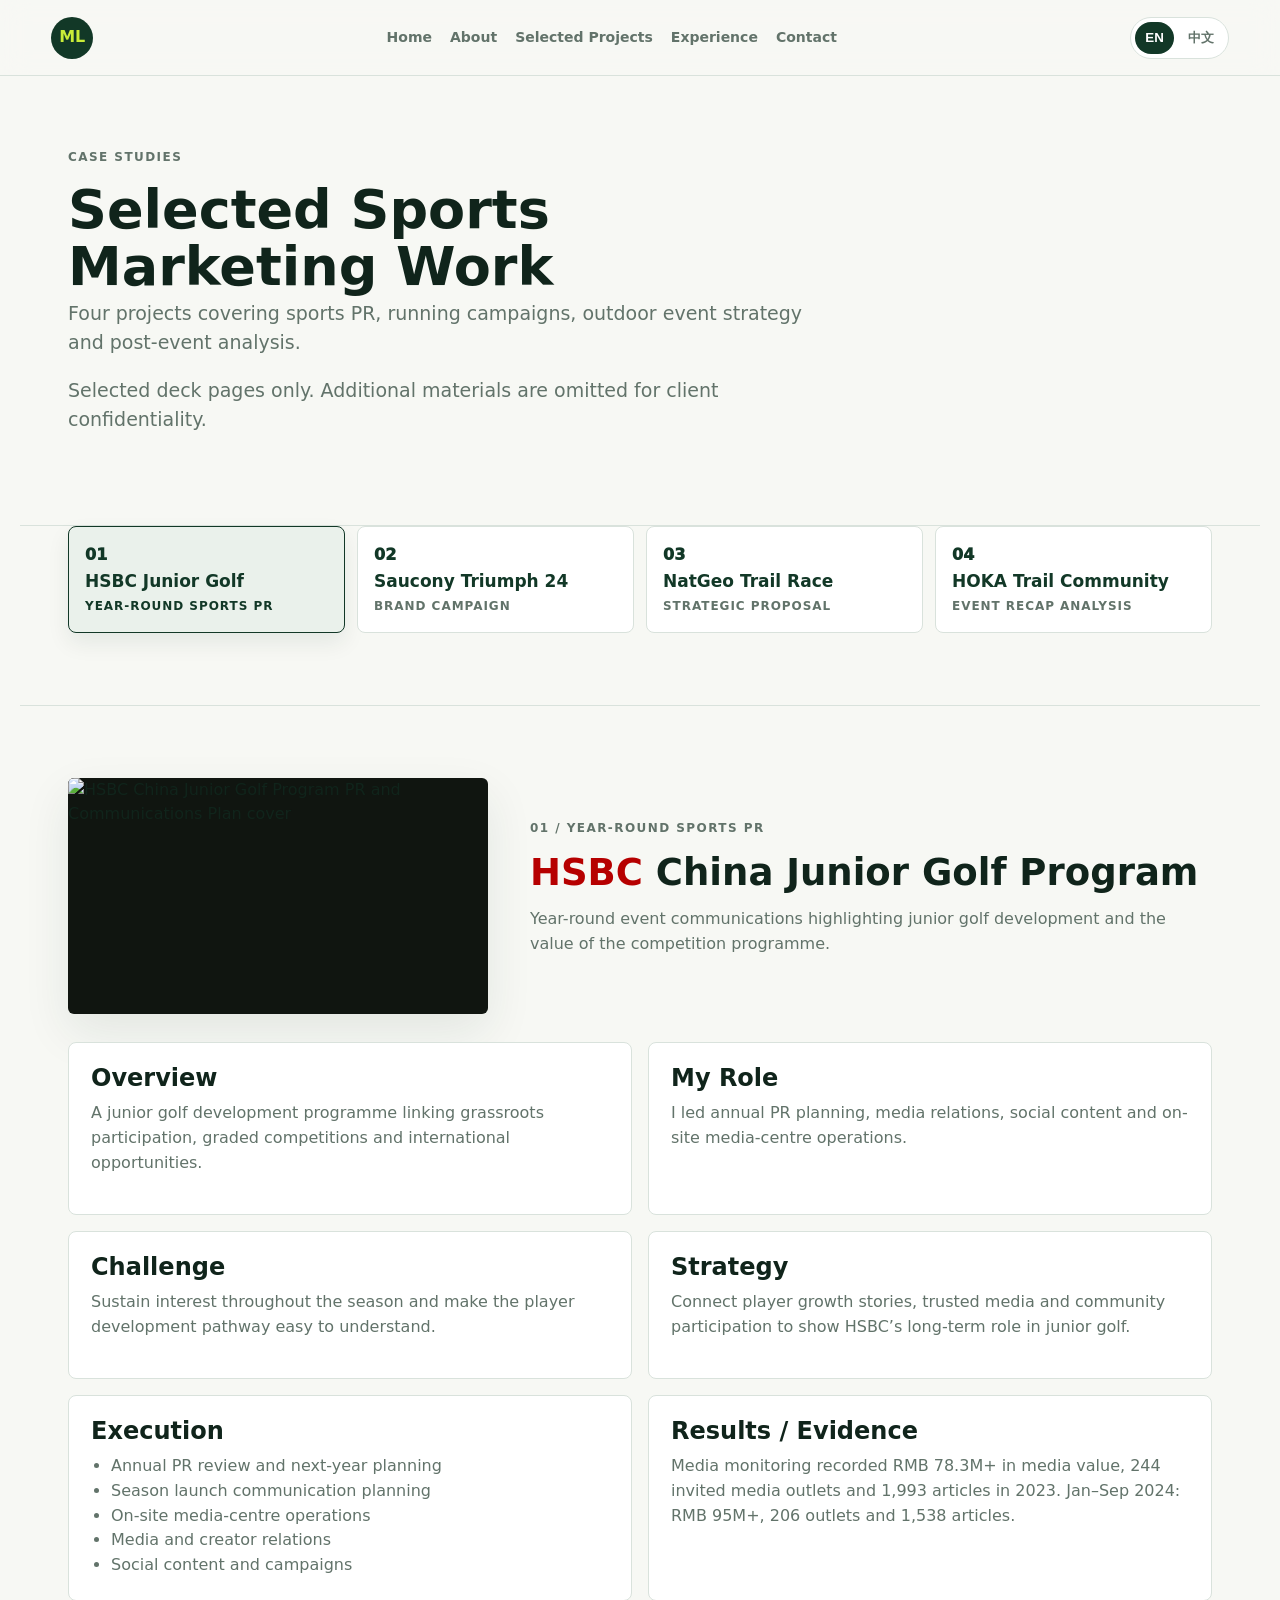
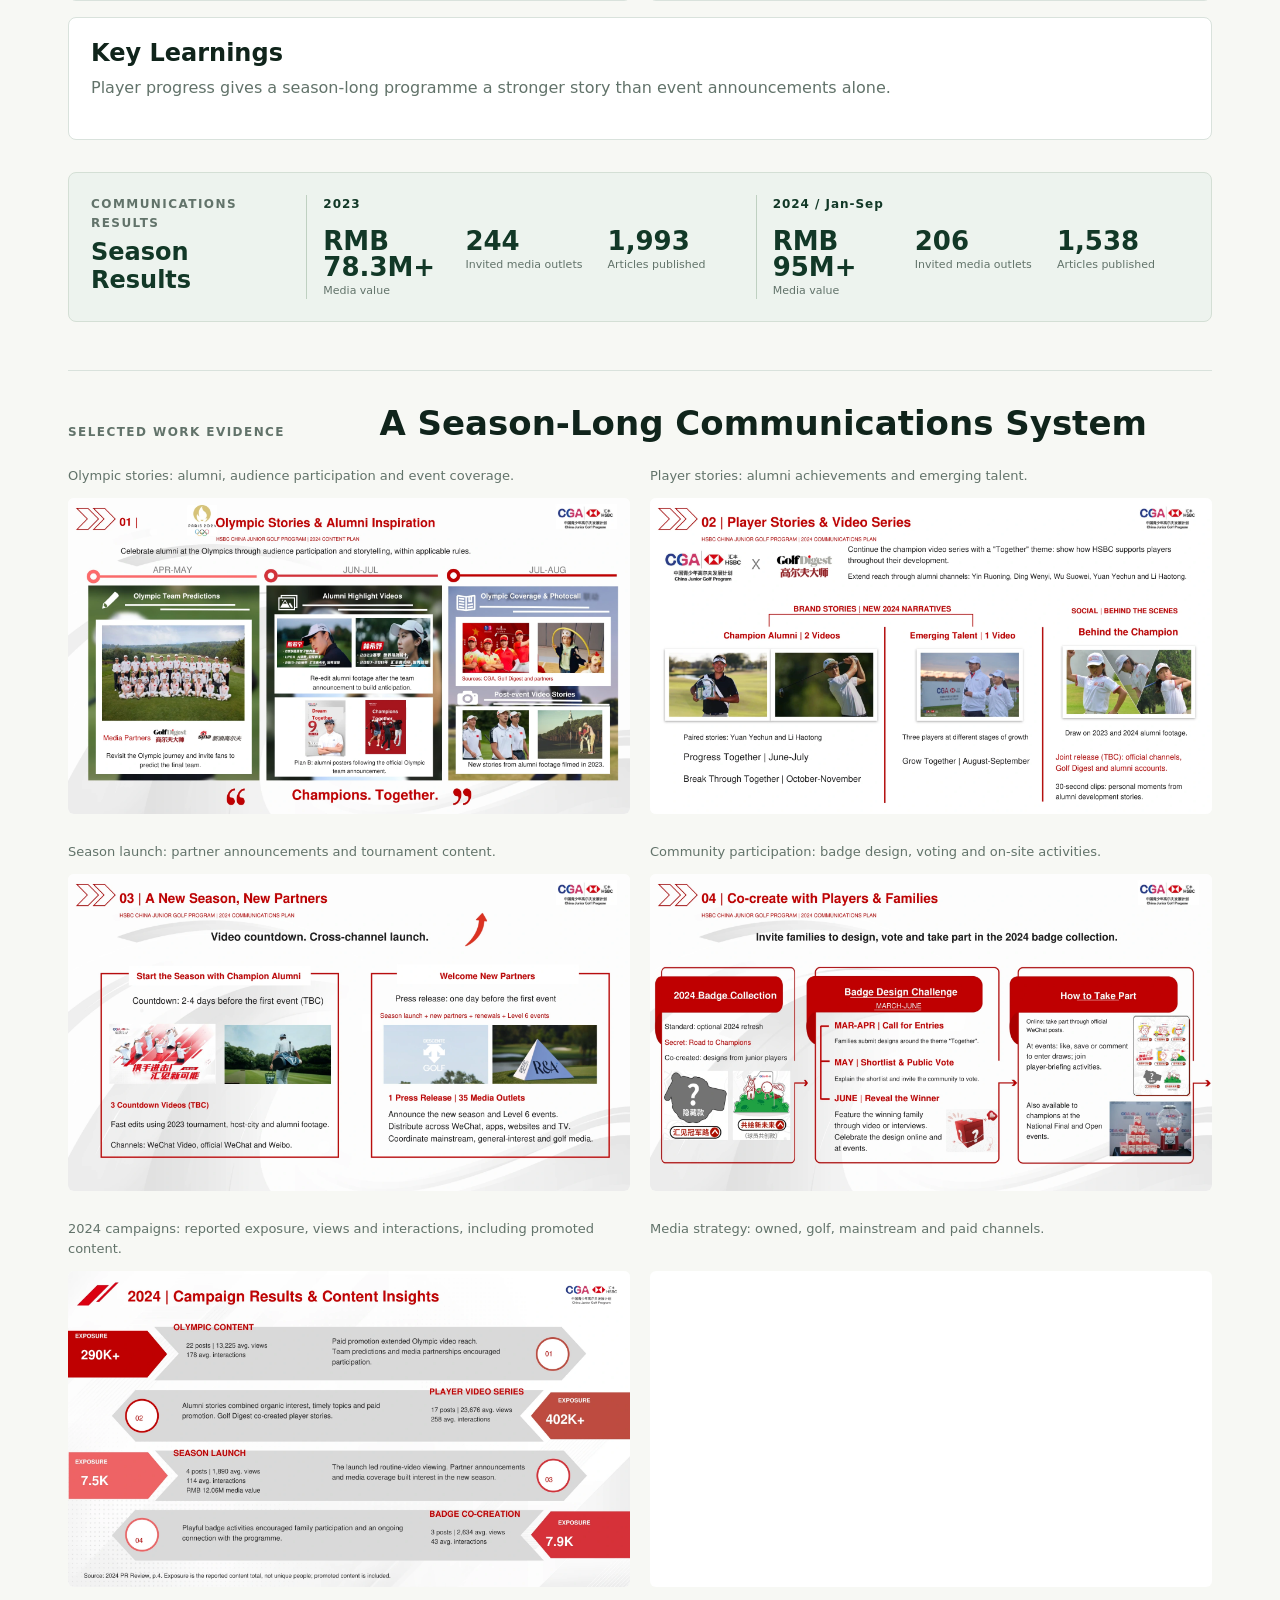
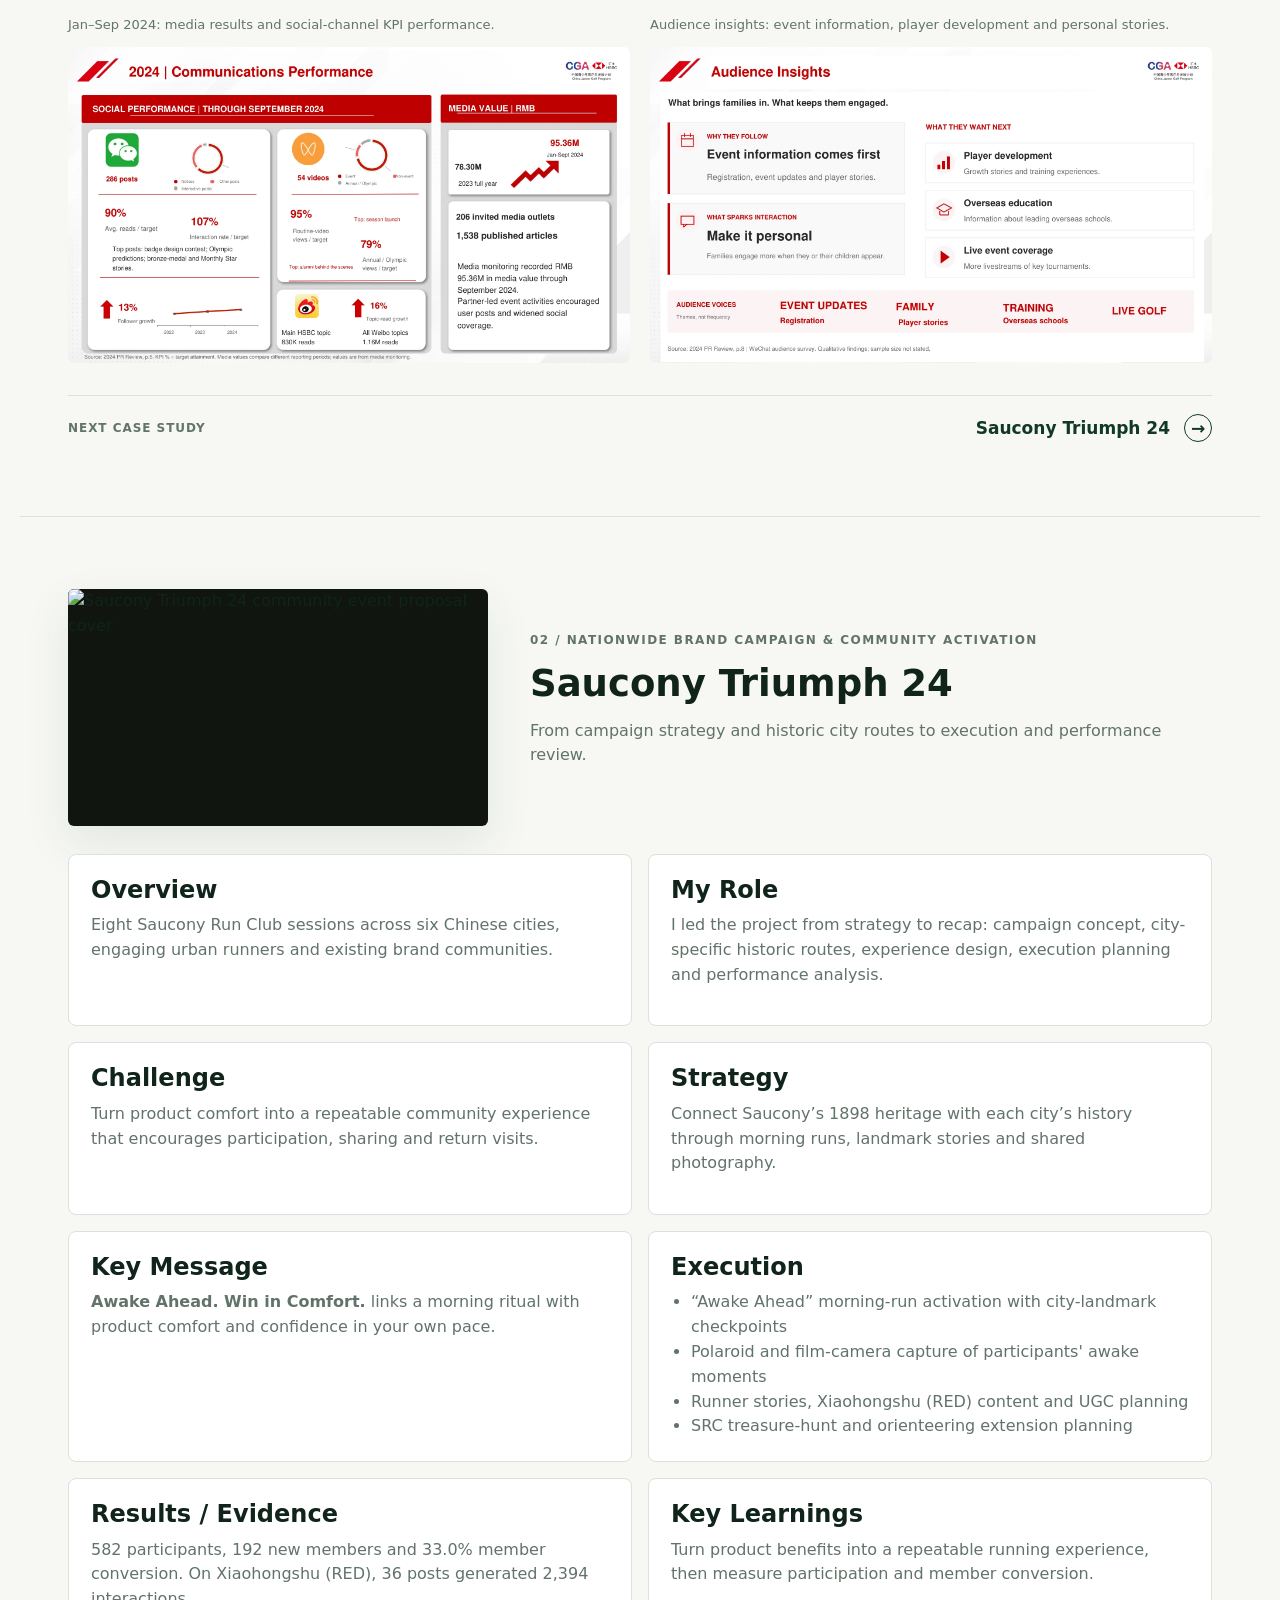
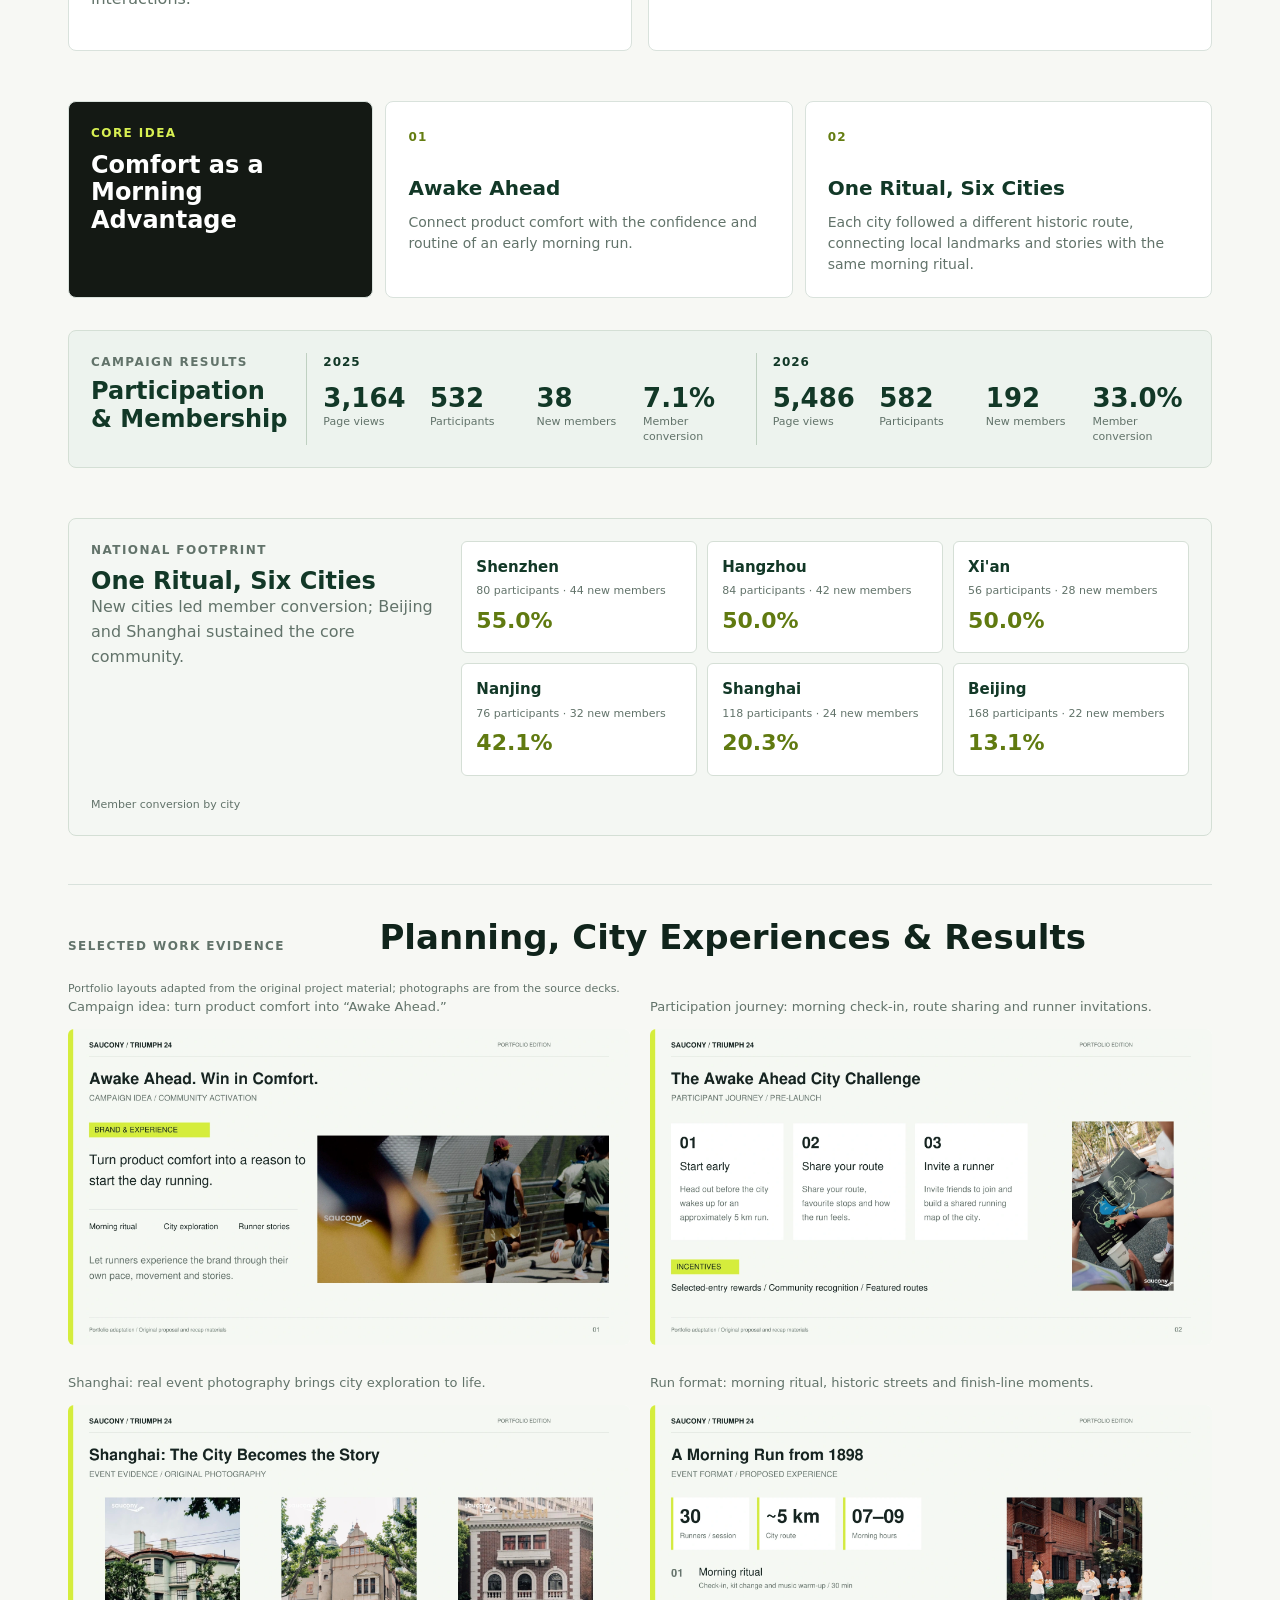
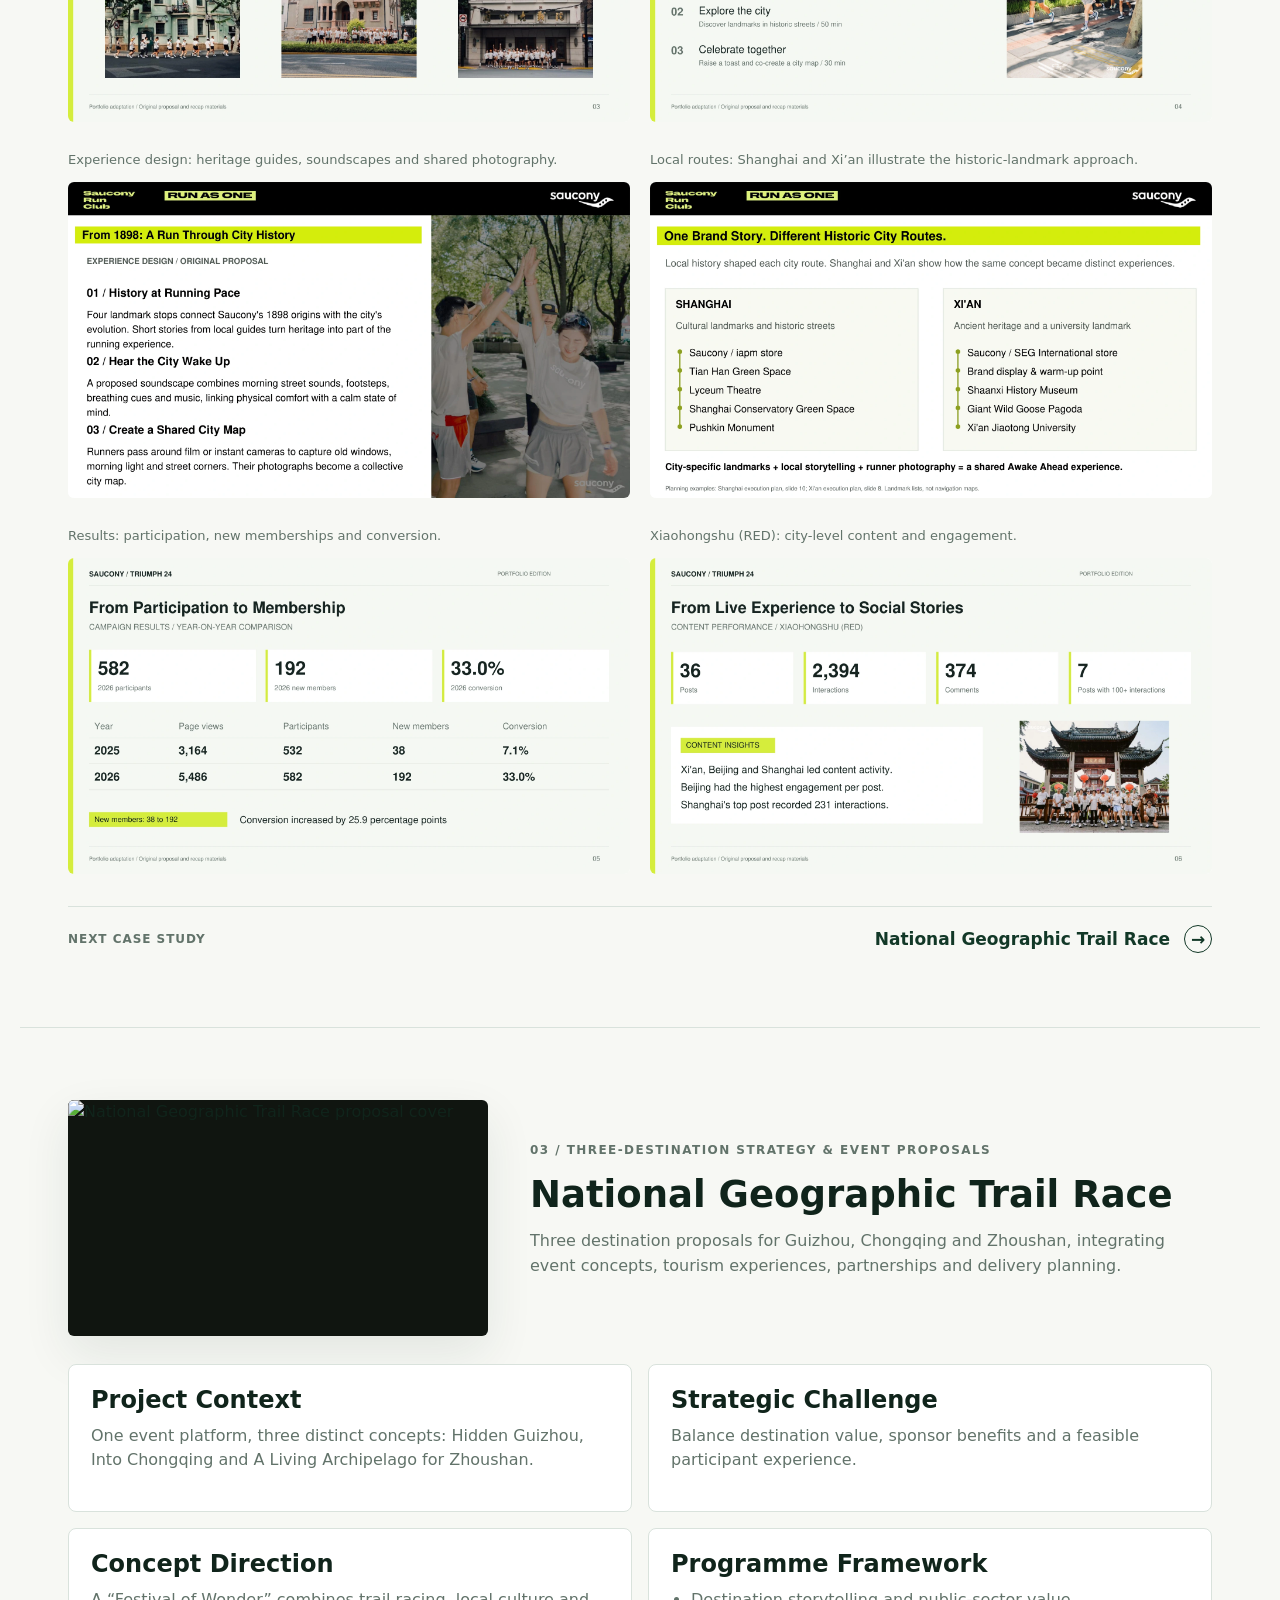
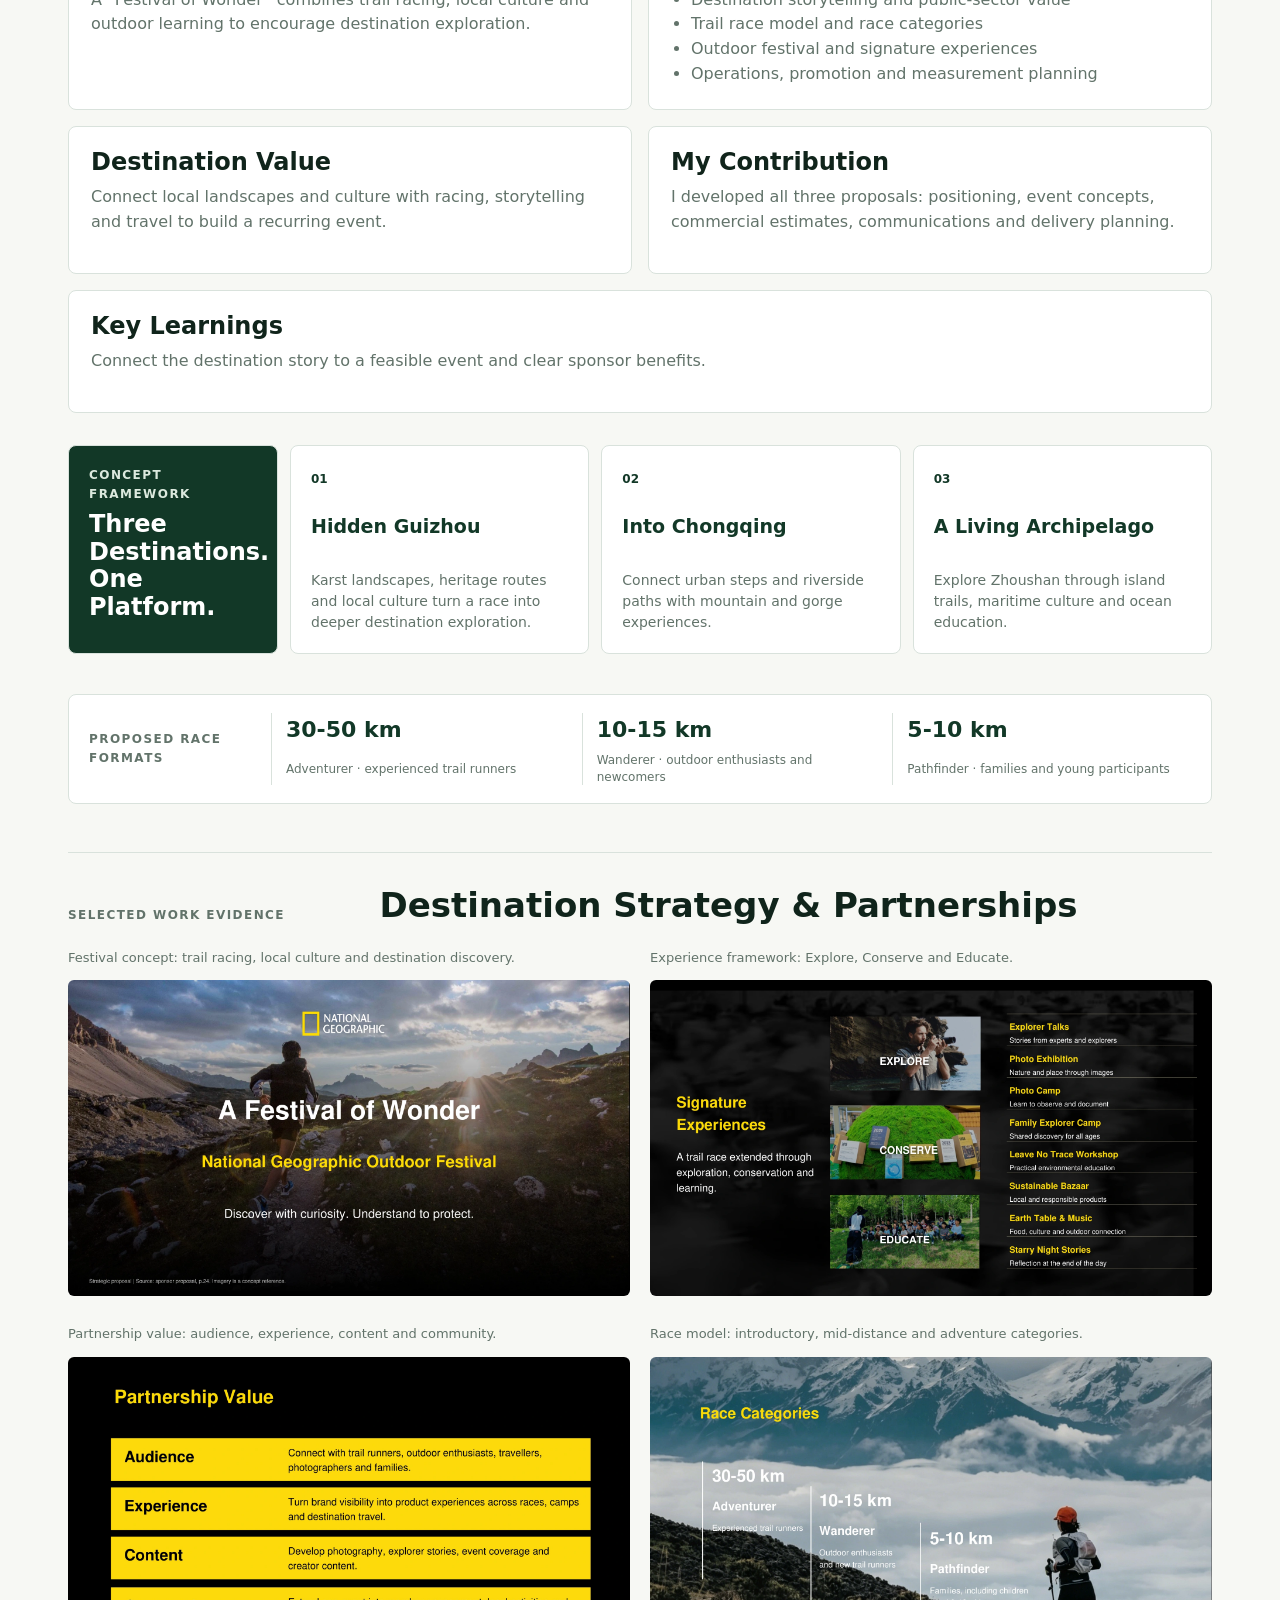
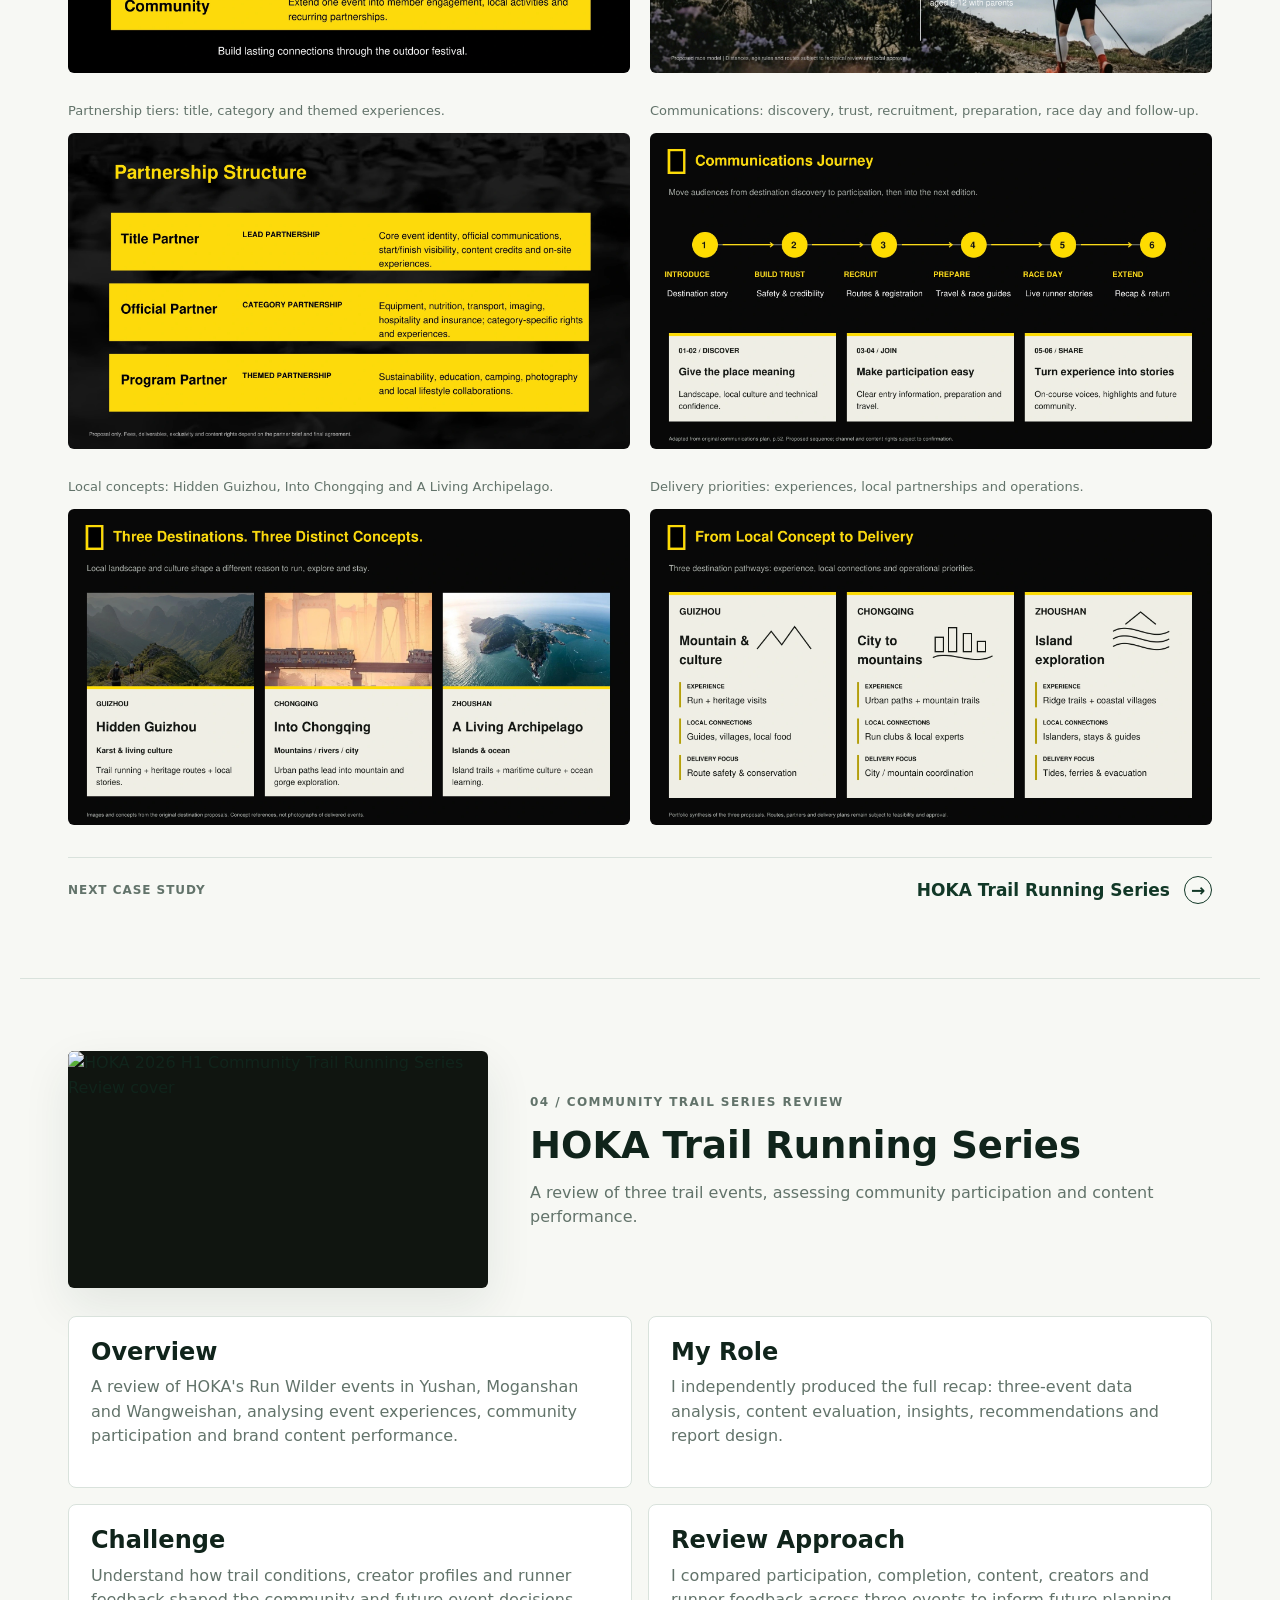
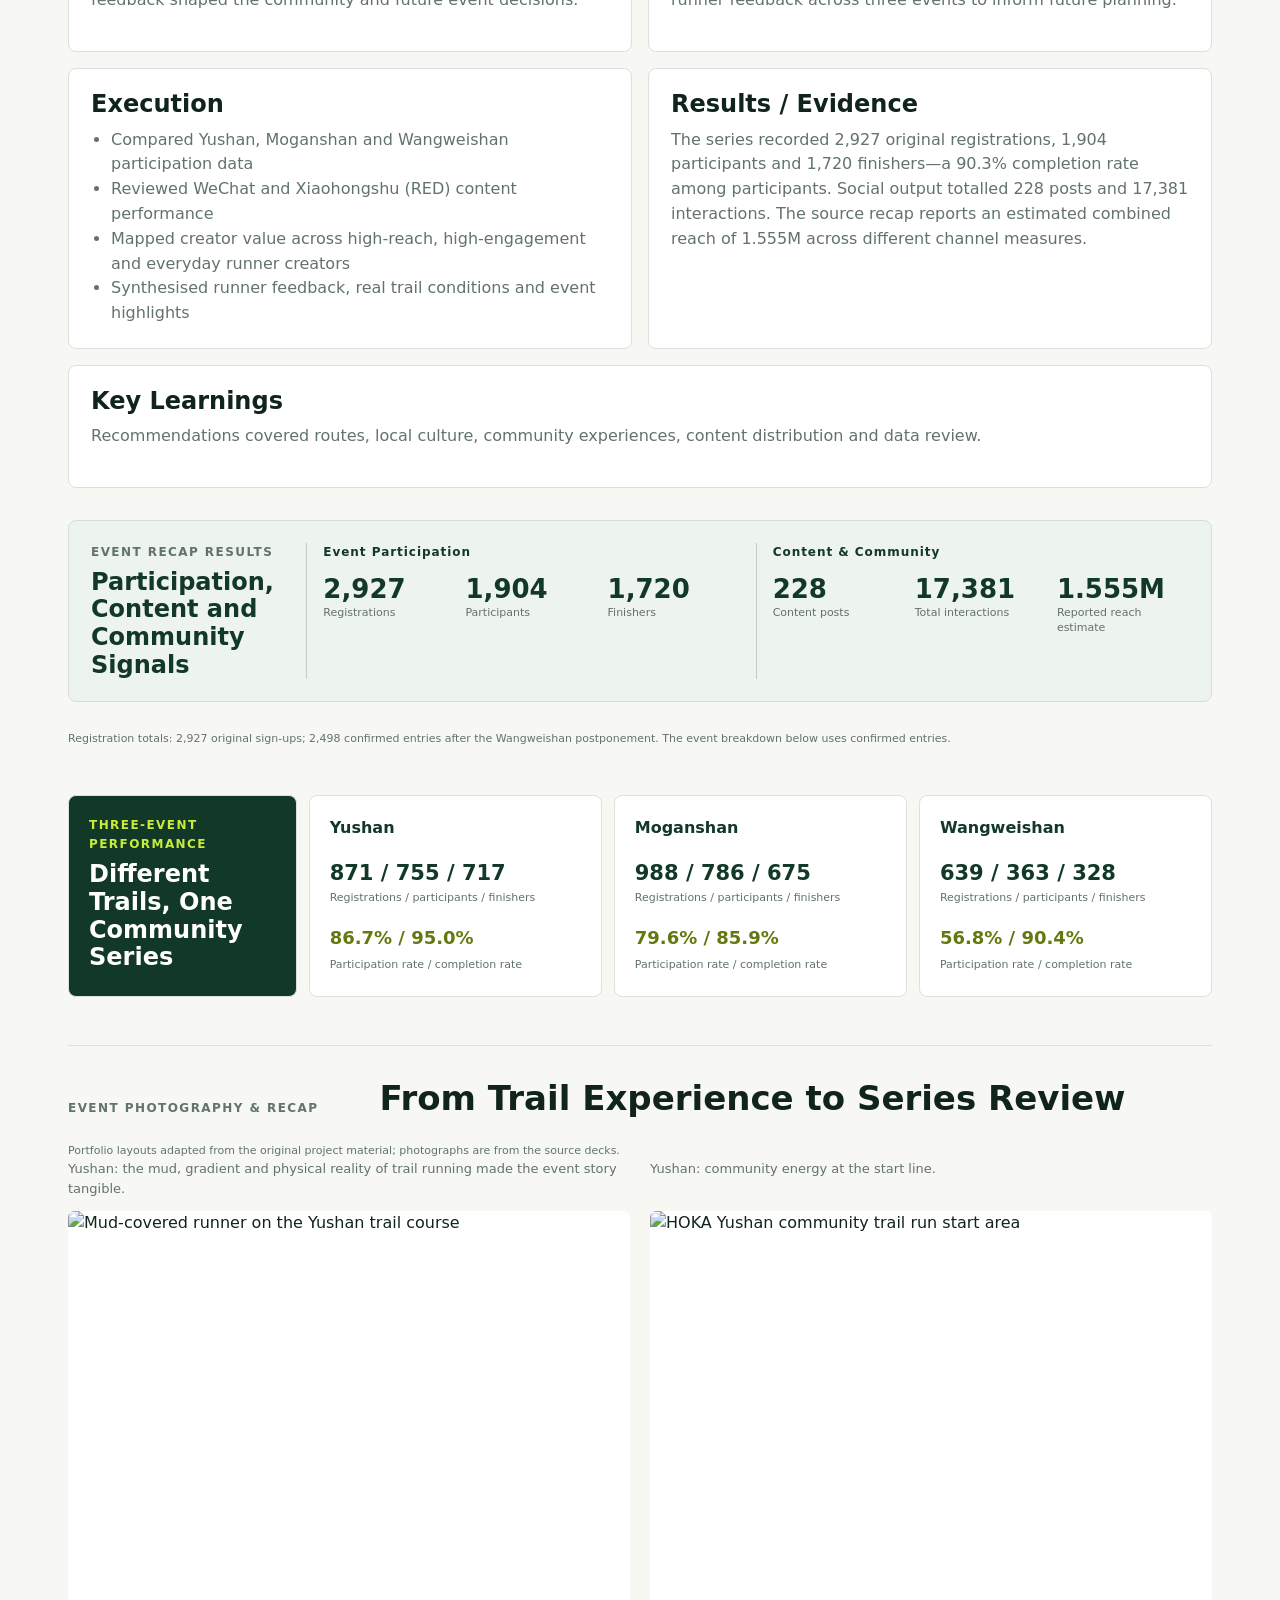
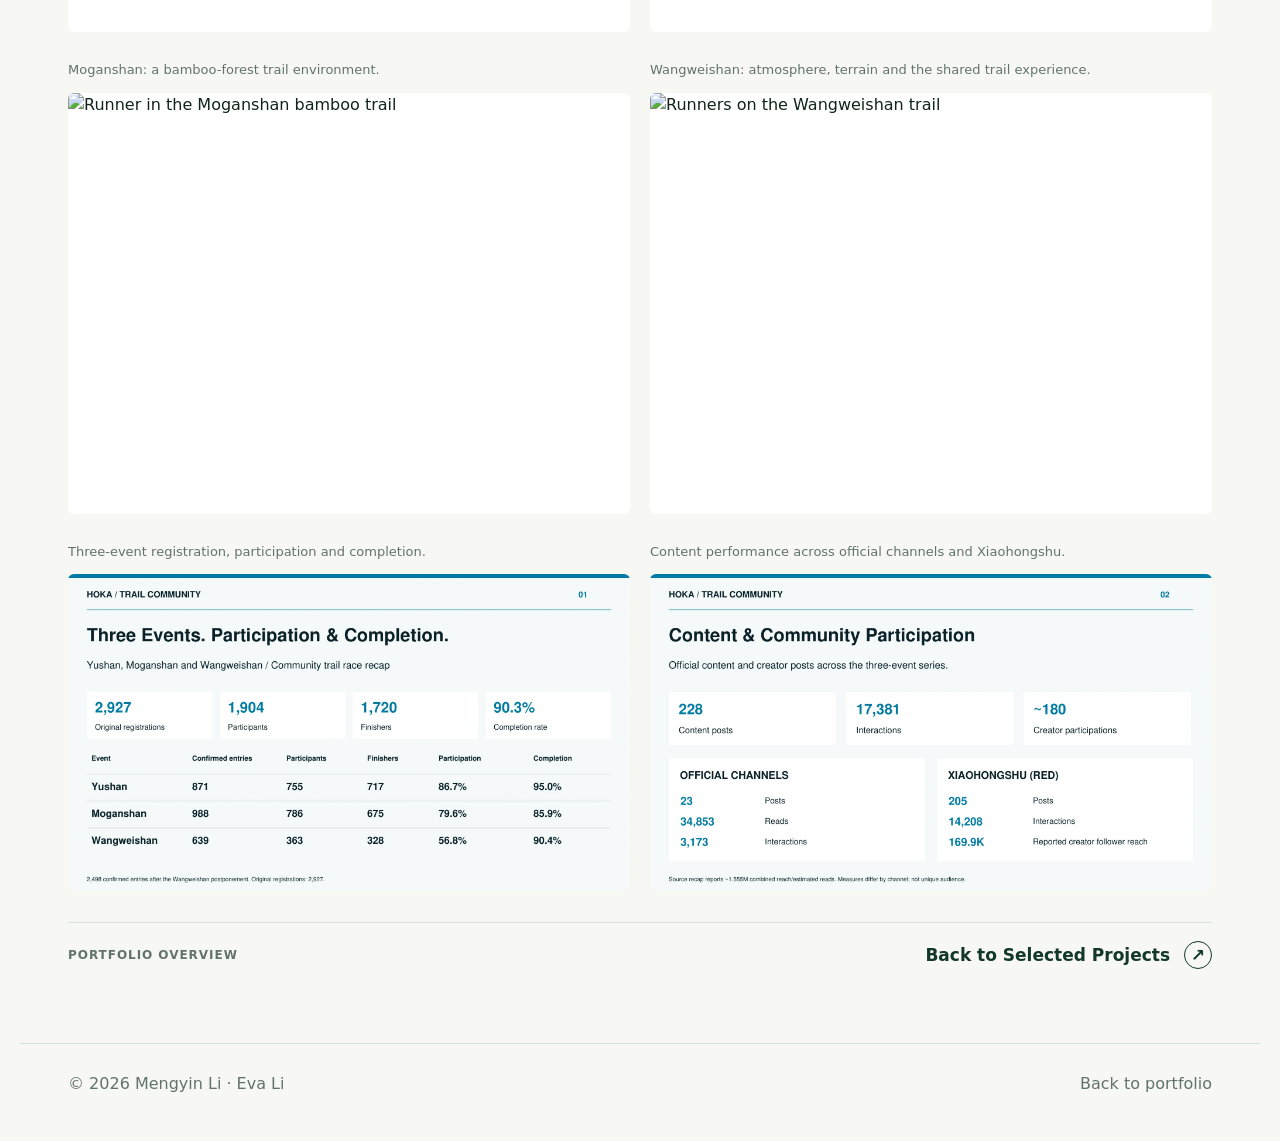
==== commit 7a9eca24: "Clarify pitch scope and selected confidential deck excerpts" ====
--- a/case-studies.html
+++ b/case-studies.html
@@ -43,7 +43,8 @@
         <h1 class="lang-zh-only">核心体育营销案例</h1>
         <p class="case-hero-copy lang-en-only">Four projects covering sports PR, running campaigns, outdoor event strategy and post-event analysis.</p>
         <p class="case-hero-copy lang-zh-only">四个核心案例，集中呈现全年体育公关、全国跑步品牌活动、户外赛事策略与越野社群复盘能力。</p>
-      </section>
+      <p class="case-hero-copy lang-en-only">Selected deck pages only. Additional materials are omitted for client confidentiality.</p><p class="case-hero-copy lang-zh-only">仅展示部分方案页面，其余涉及客户保密的内容未予公开。</p>
+</section>
 
       <section class="section case-index" aria-label="Case study index">
         <a href="#hsbc" title="HSBC China Junior Golf Program"><span>01</span><strong>HSBC Junior Golf</strong><small class="lang-en-only">Year-round Sports PR</small><small class="lang-zh-only">全年体育公关</small></a>
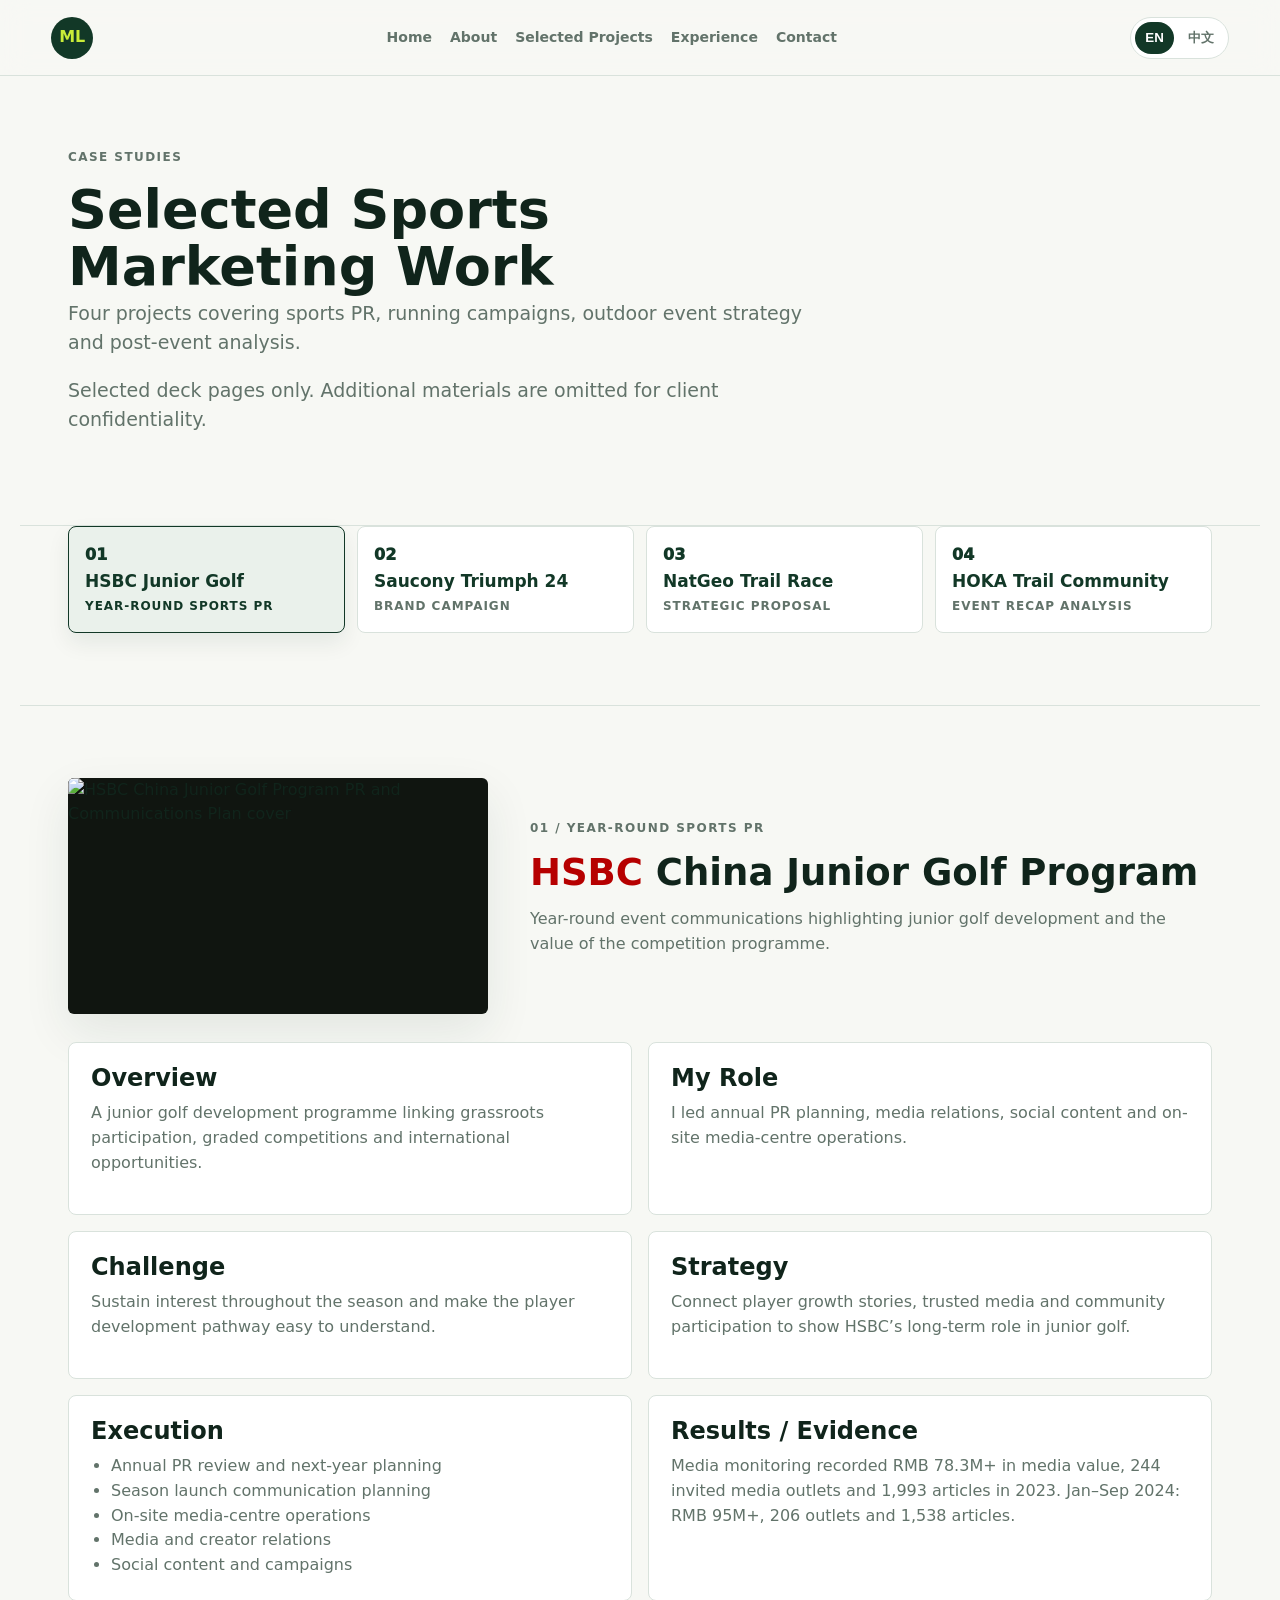
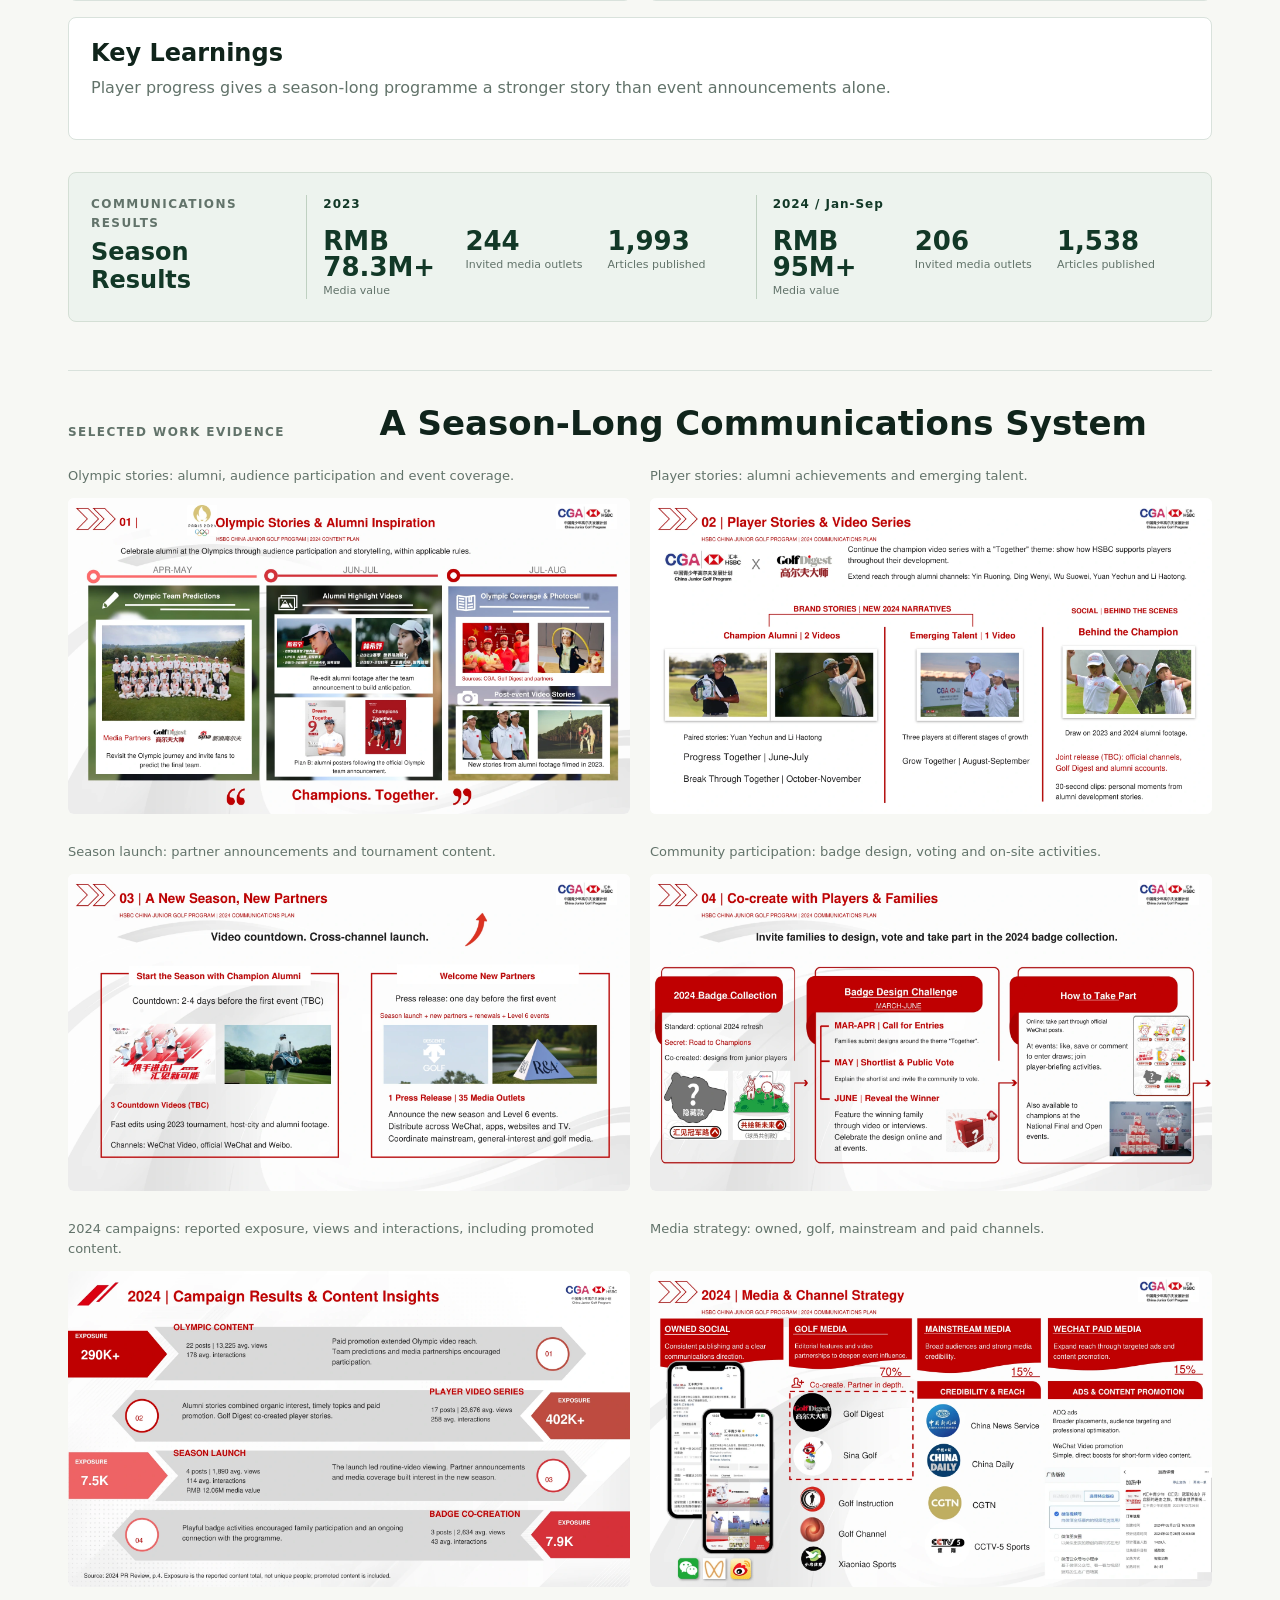
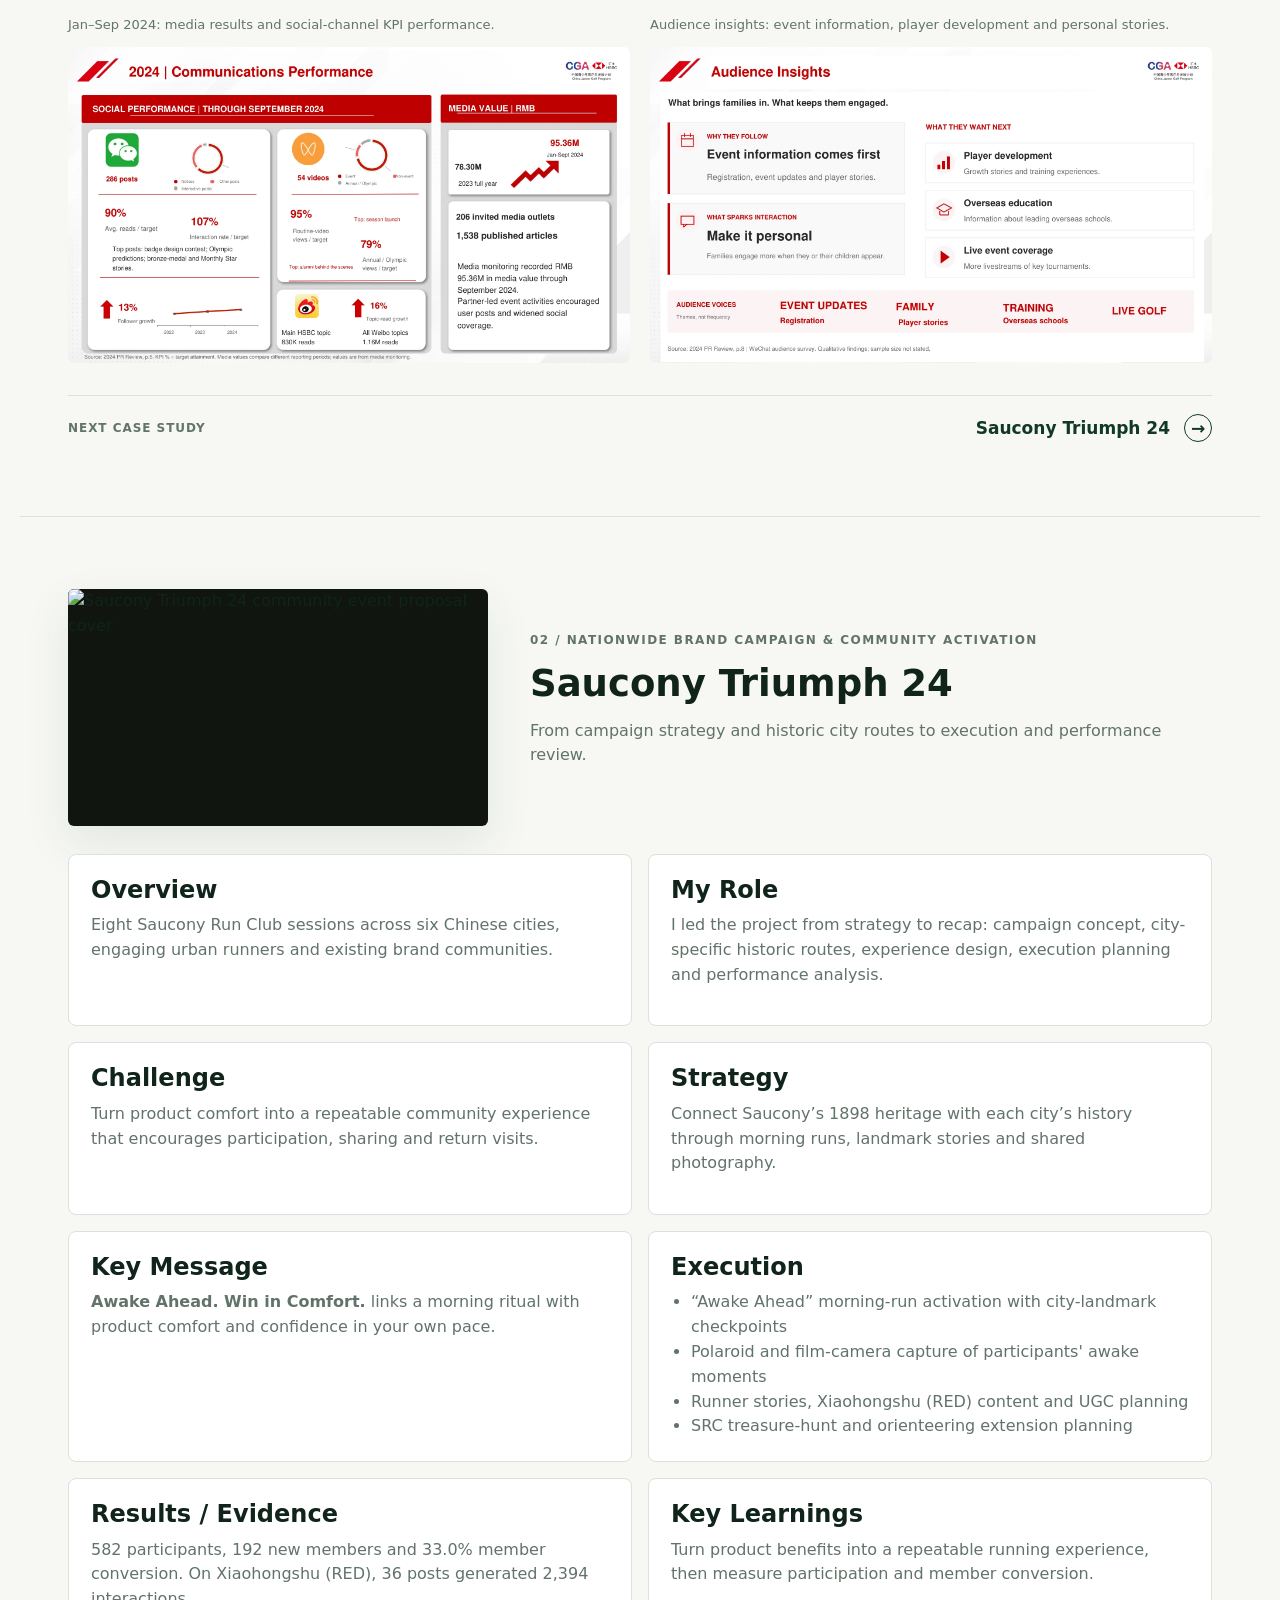
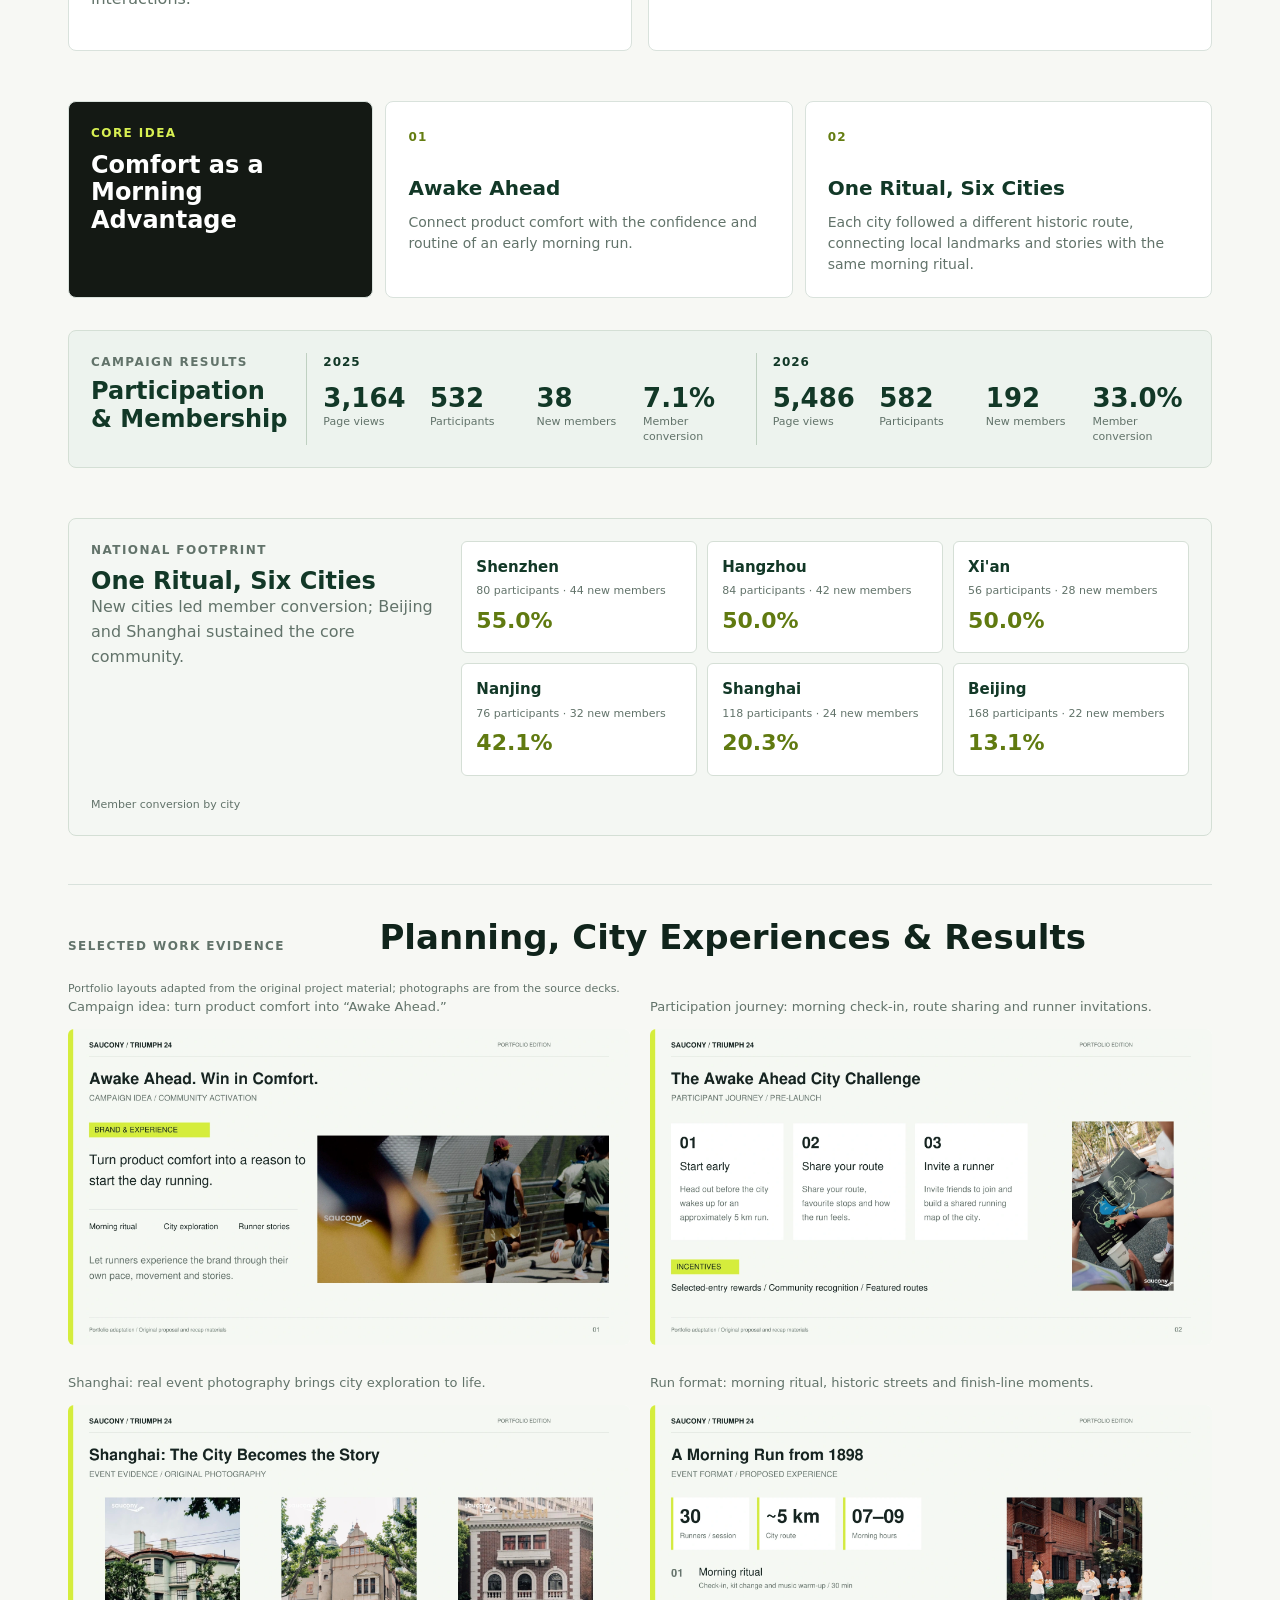
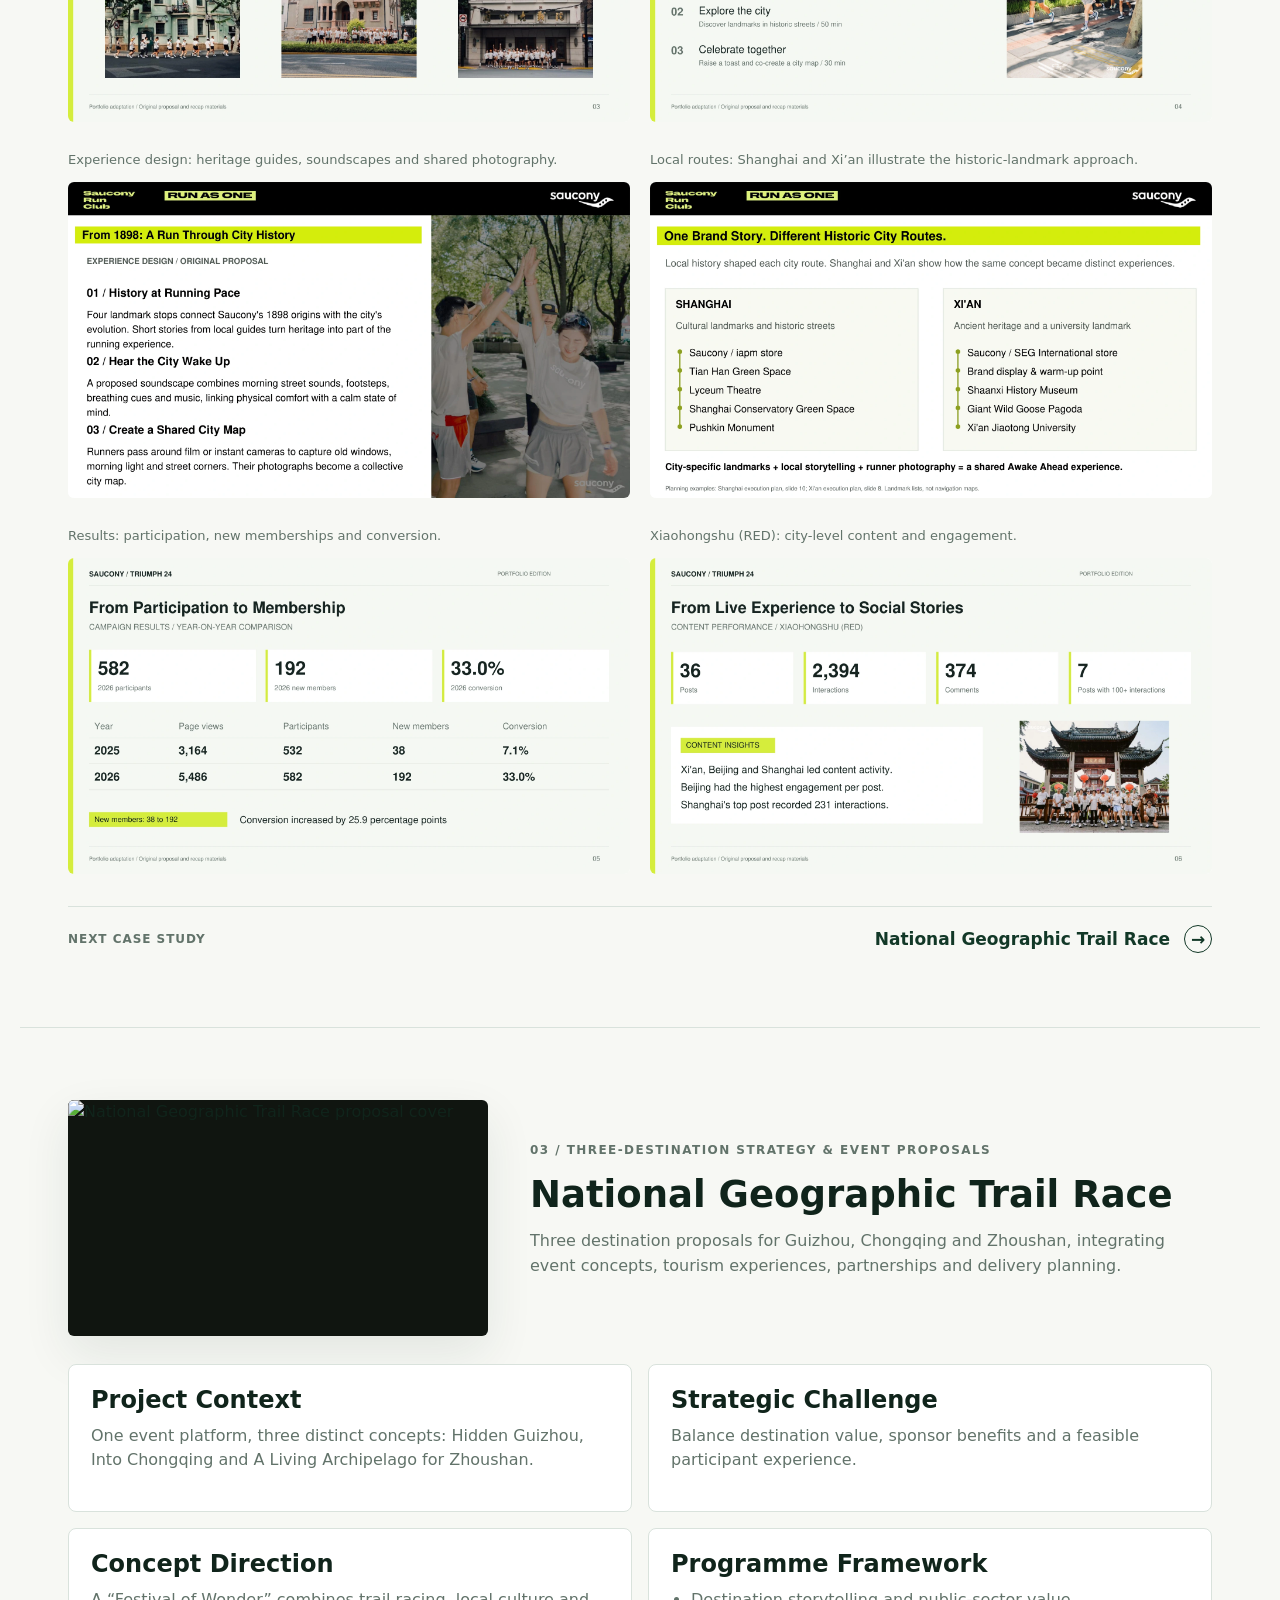
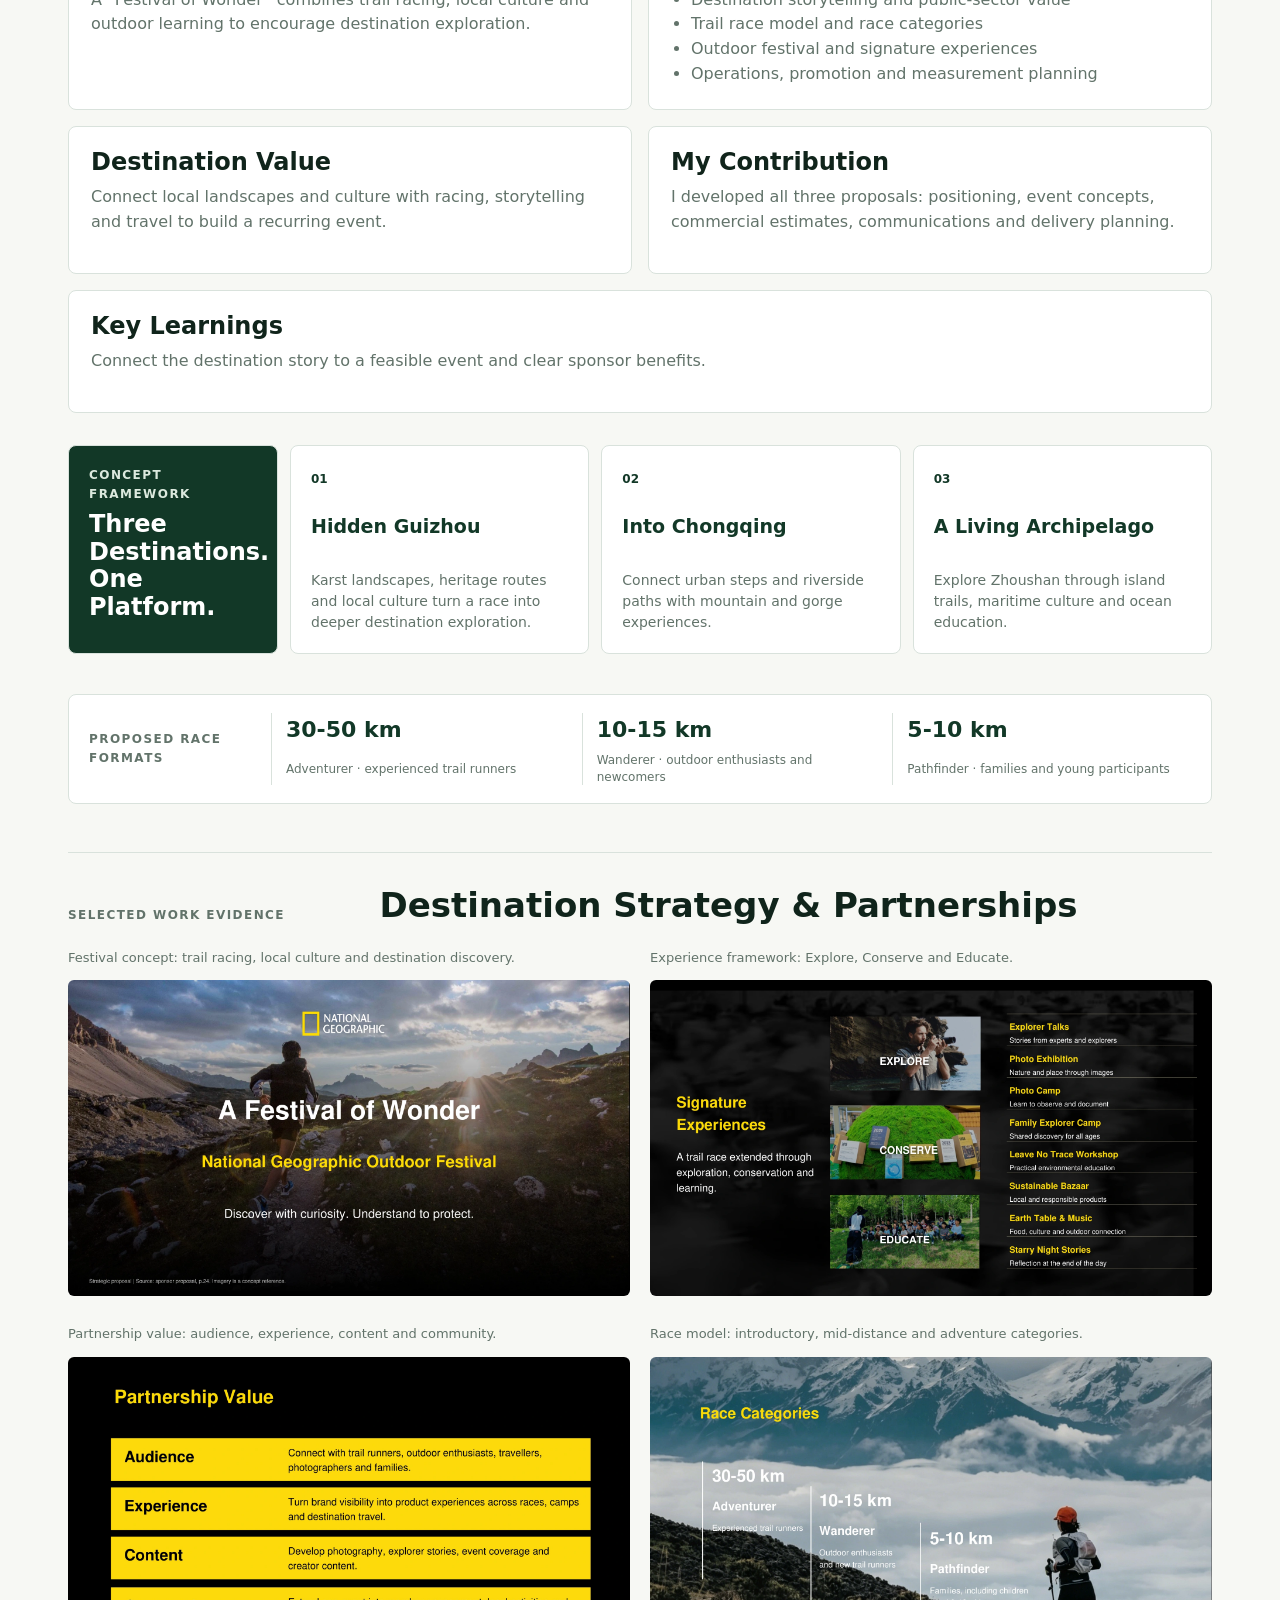
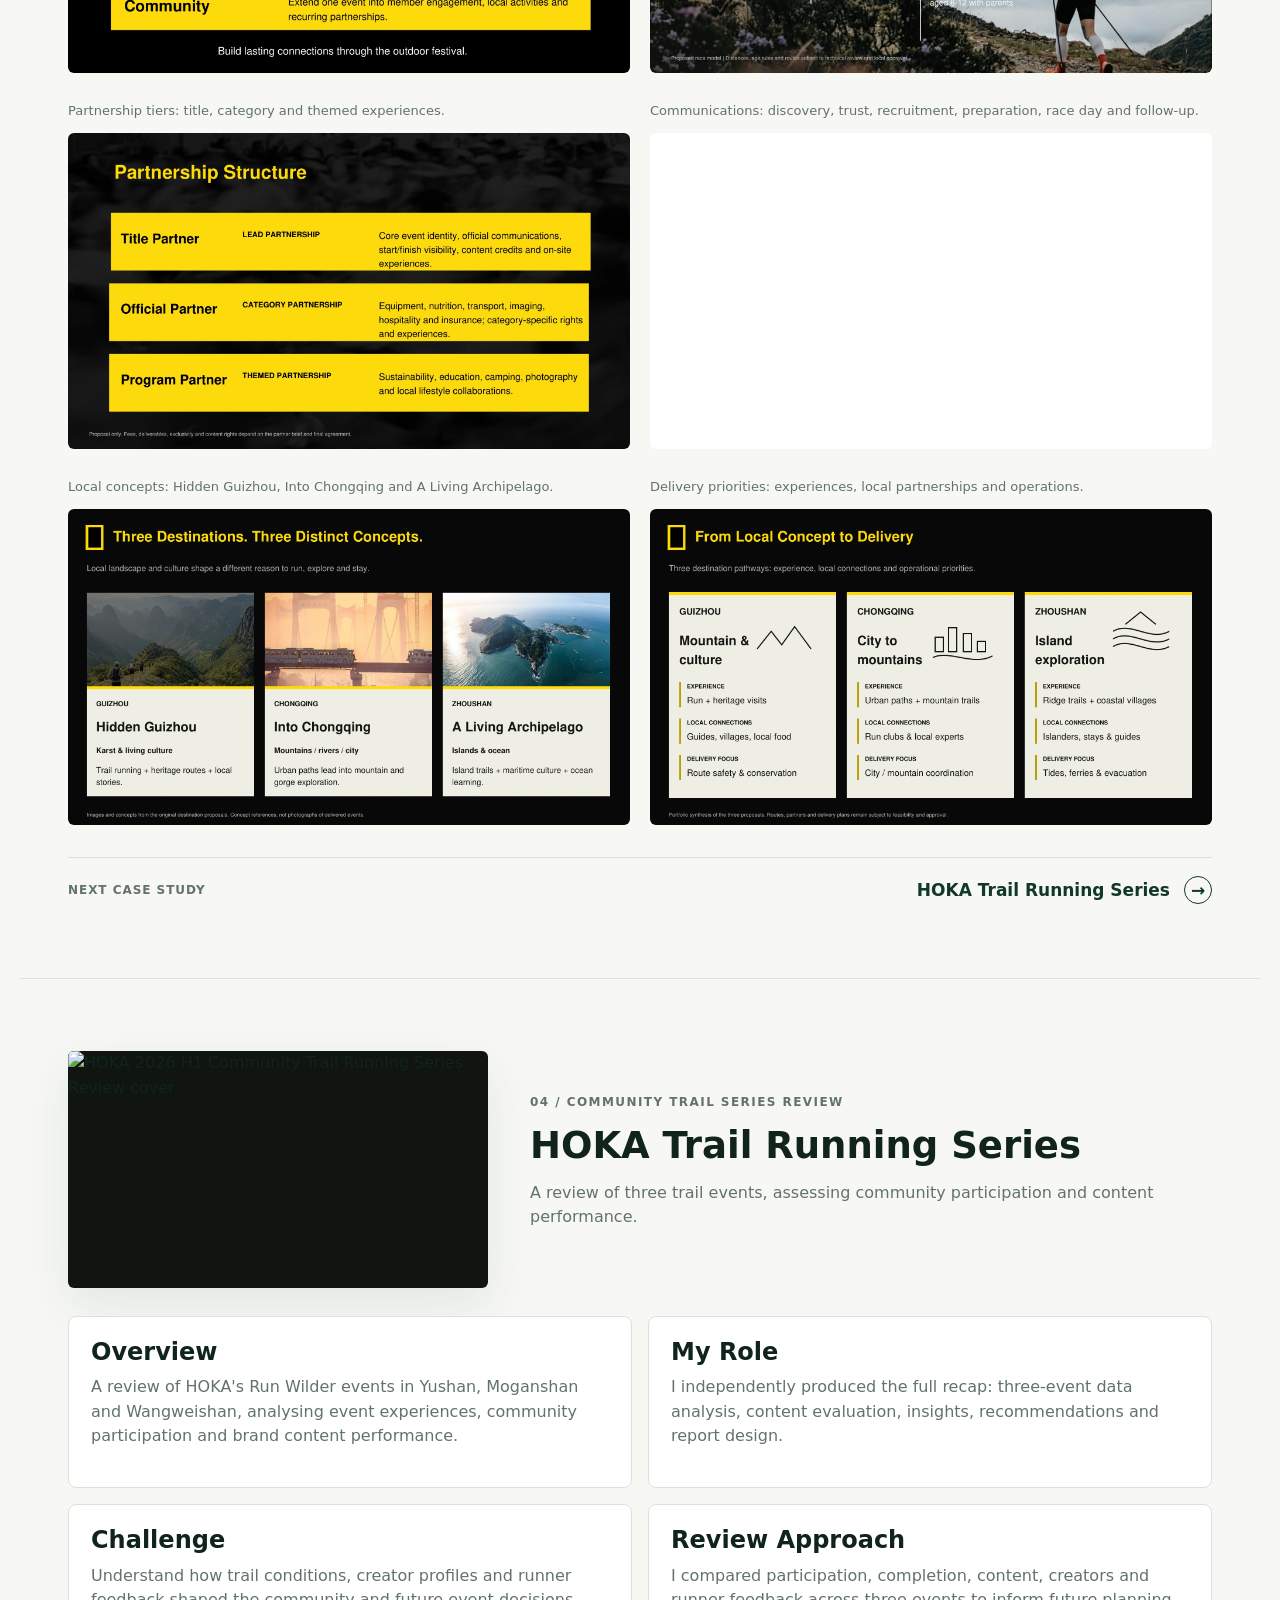
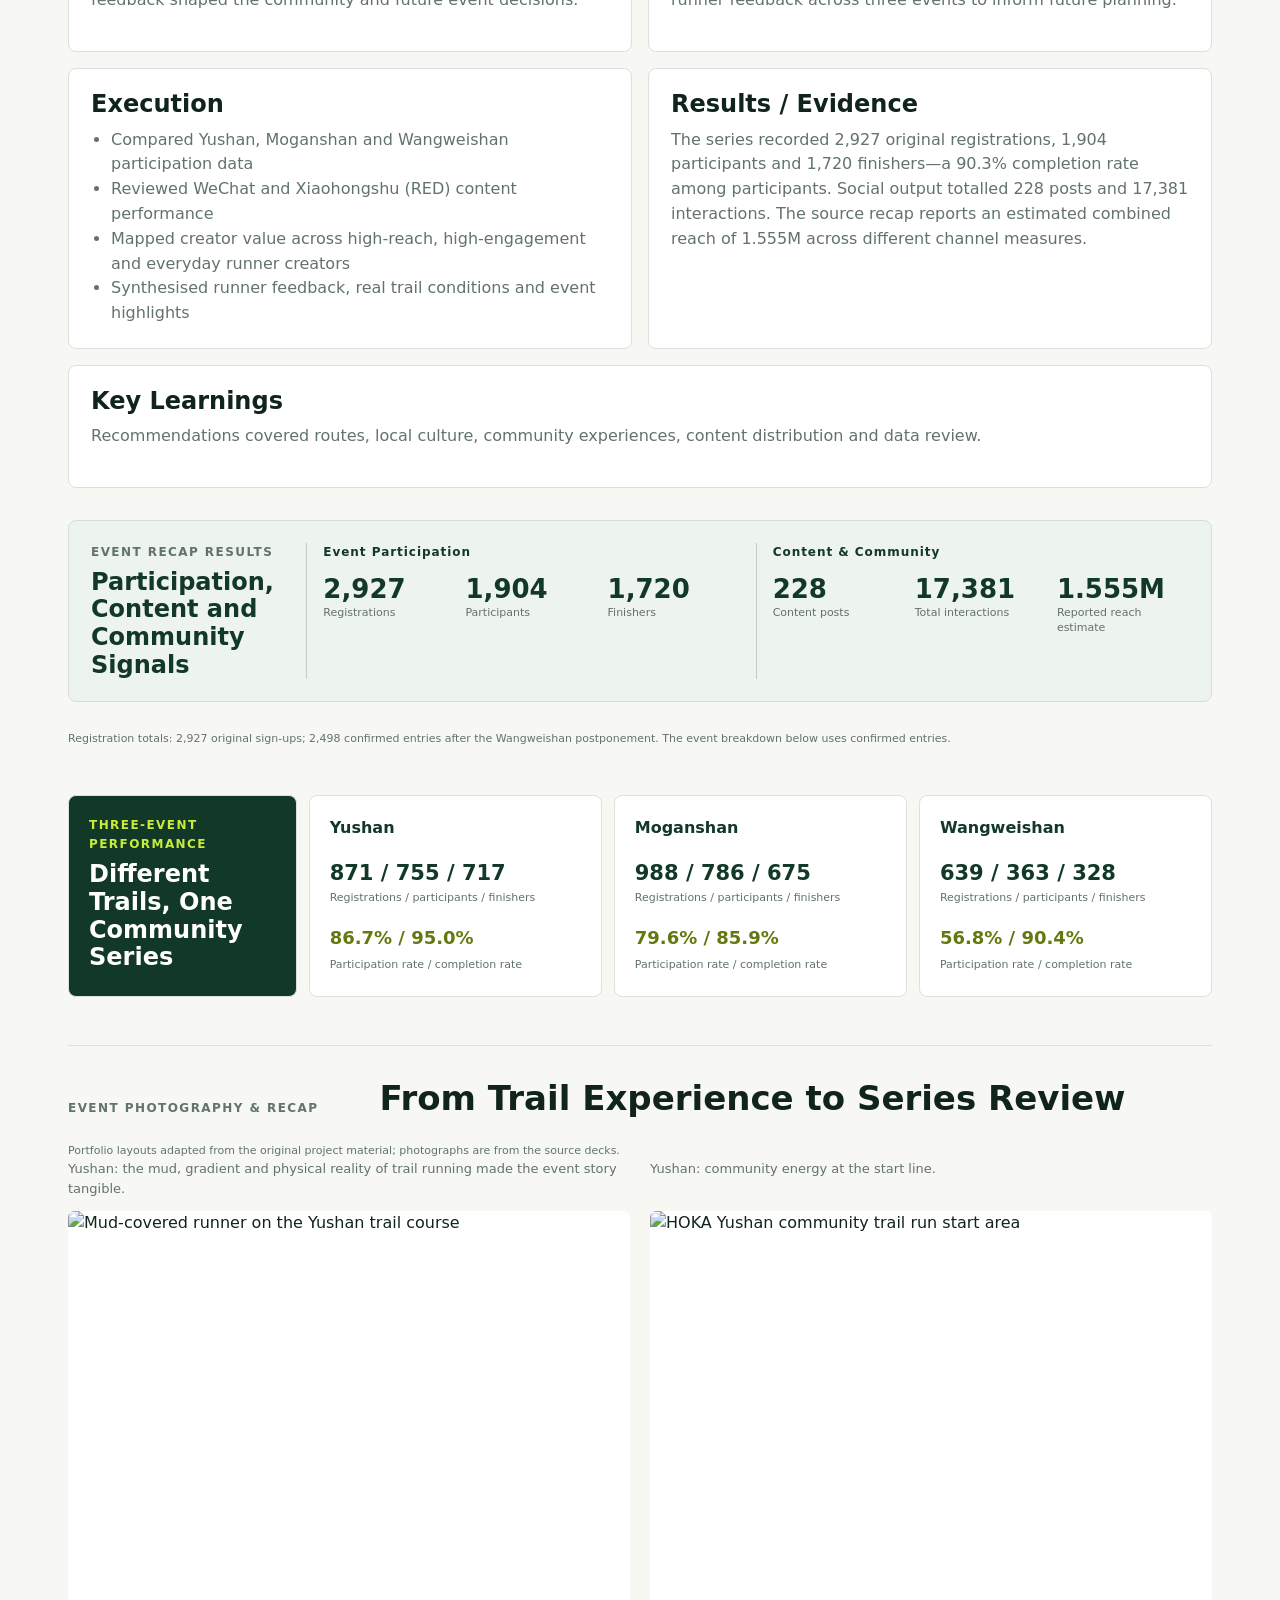
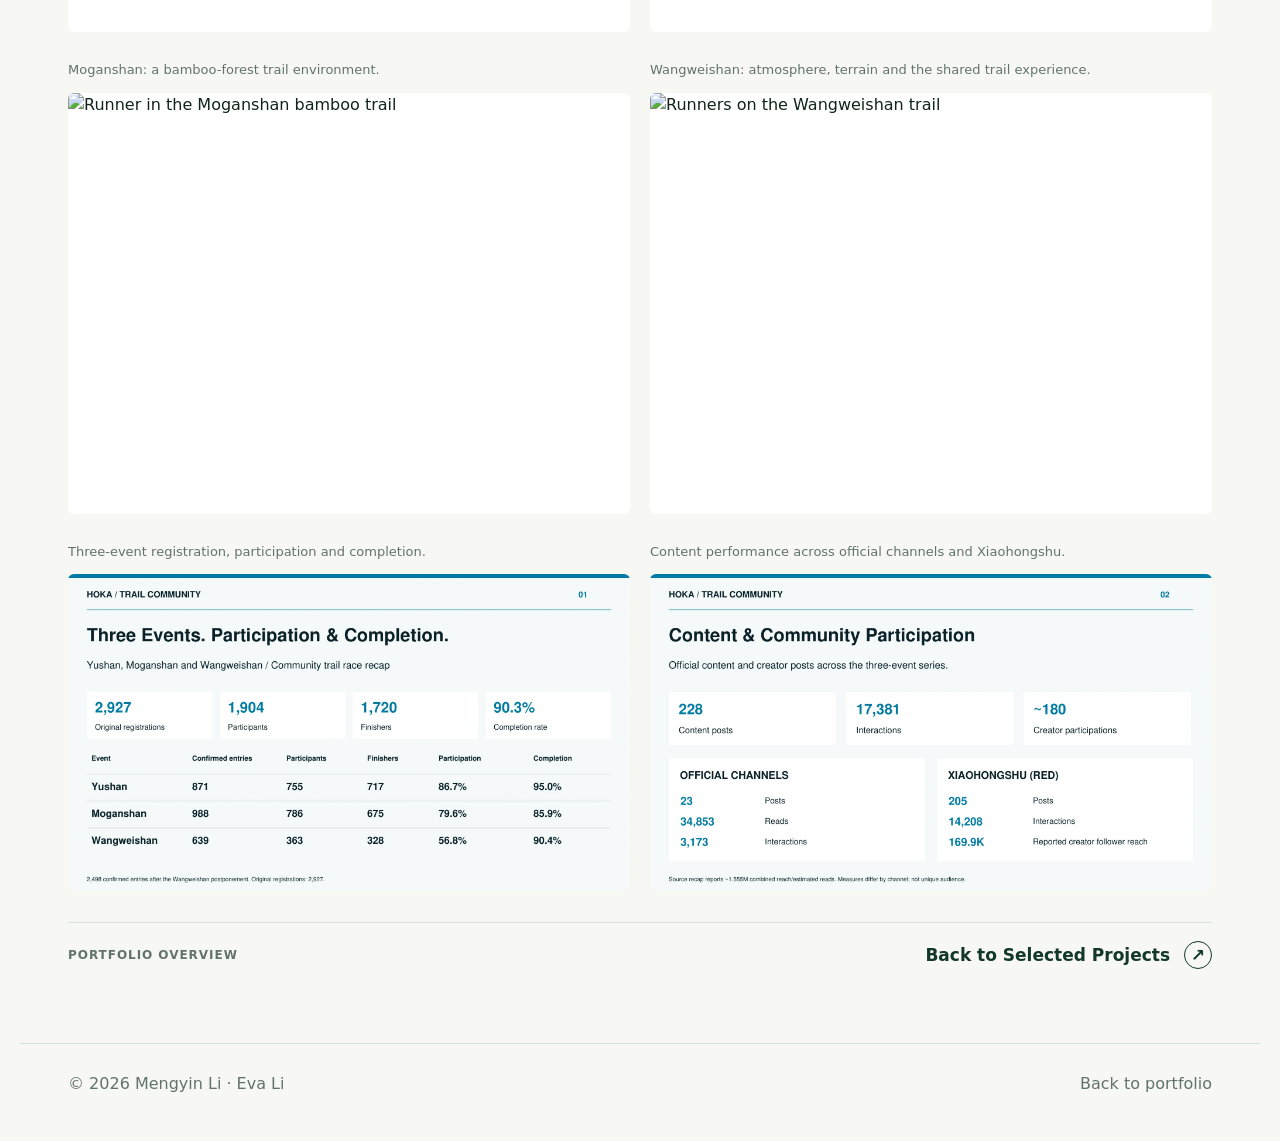
==== commit 2542e71c: "Unify Chinese project terminology and publish typography updates" ====
--- a/case-studies.html
+++ b/case-studies.html
@@ -17,7 +17,7 @@
     <meta name="twitter:title" content="Case Studies | Mengyin Li">
     <meta name="twitter:description" content="Sports PR, nationwide running campaigns, destination strategy and trail-community analysis.">
     <meta name="twitter:image" content="https://mengyin0101-coder.github.io/assets/covers/hoka-trail-community.jpg">
-    <link rel="stylesheet" href="styles.css?v=unified-projects-20261012">
+    <link rel="stylesheet" href="styles.css?v=filter-state-20261013">
   </head>
   <body>
     <header class="site-header">
@@ -43,7 +43,7 @@
         <h1 class="lang-zh-only">核心体育营销案例</h1>
         <p class="case-hero-copy lang-en-only">Four projects covering sports PR, running campaigns, outdoor event strategy and post-event analysis.</p>
         <p class="case-hero-copy lang-zh-only">四个核心案例，集中呈现全年体育公关、全国跑步品牌活动、户外赛事策略与越野社群复盘能力。</p>
-      <p class="case-hero-copy lang-en-only">Selected deck pages only. Additional materials are omitted for client confidentiality.</p><p class="case-hero-copy lang-zh-only">仅展示部分方案页面，其余涉及客户保密的内容未予公开。</p>
+      <p class="case-hero-copy lang-en-only">Selected deck pages only. Additional materials are omitted for client confidentiality.</p><p class="case-hero-copy lang-zh-only">仅展示部分项目资料，其余涉及客户保密的内容未予公开。</p>
 </section>
 
       <section class="section case-index" aria-label="Case study index">
@@ -64,8 +64,8 @@
           <section><h3 class="lang-en-only">My Role</h3><h3 class="lang-zh-only">我的角色</h3><p class="lang-en-only">I led annual PR planning, media relations, social content and on-site media-centre operations.</p><p class="lang-zh-only">统筹全年公关规划、媒体关系与社媒内容，并负责现场媒体中心管理，串联赛季传播与赛事现场执行。</p></section>
           <section><h3 class="lang-en-only">Challenge</h3><h3 class="lang-zh-only">项目挑战</h3><p class="lang-en-only">Sustain interest throughout the season and make the player development pathway easy to understand.</p><p class="lang-zh-only">挑战在于如何贯穿整个赛季保持关注度，并清晰讲述从校园与训练营启蒙，到全国顶级赛事、再到国际赛事外卡机会的完整成长路径。</p></section>
           <section><h3 class="lang-en-only">Strategy</h3><h3 class="lang-zh-only">传播策略</h3><p class="lang-en-only">Connect player growth stories, trusted media and community participation to show HSBC’s long-term role in junior golf.</p><p class="lang-zh-only">不把项目当作单一赛事系列传播，而是将其定位为长期的青少年高尔夫成长通道：串联官方赛事体系、球员成长故事、权威媒体背书、社群互动与赞助商价值。</p></section>
-          <section><h3 class="lang-en-only">Execution</h3><h3 class="lang-zh-only">项目执行</h3><ul class="lang-en-only"><li>Annual PR review and next-year planning</li><li>Season launch communication planning</li><li>On-site media-centre operations</li><li>Media and creator relations</li><li>Social content and campaigns</li></ul><ul class="lang-zh-only"><li>年度 PR 复盘与次年规划</li><li>赛季启动传播策划</li><li>现场媒体中心管理与媒体服务</li><li>媒体、KOL 与合作伙伴关系维护</li><li>社交媒体运营与 campaign 策划</li></ul></section>
-          <section><h3 class="lang-en-only">Results / Evidence</h3><h3 class="lang-zh-only">成果与依据</h3><p class="lang-en-only">Media monitoring recorded RMB 78.3M+ in media value, 244 invited media outlets and 1,993 articles in 2023. Jan–Sep 2024: RMB 95M+, 206 outlets and 1,538 articles.</p><p class="lang-zh-only">2023 年全年媒体价值超过 7,830 万元，邀请发稿媒体 244 家、发稿总量 1,993 篇；2024 年 1 至 9 月媒体价值超过 9,500 万元，邀请发稿媒体 206 家、发稿总量 1,538 篇。</p></section>
+          <section><h3 class="lang-en-only">Execution</h3><h3 class="lang-zh-only">项目执行</h3><ul class="lang-en-only"><li>Annual PR review and next-year planning</li><li>Season launch communication planning</li><li>On-site media-centre operations</li><li>Media and creator relations</li><li>Social content and campaigns</li></ul><ul class="lang-zh-only"><li>年度 PR 复盘与次年规划</li><li>赛季启动传播策划</li><li>现场媒体中心管理与媒体服务</li><li>媒体、KOL 与合作伙伴关系维护</li><li>社交媒体运营与营销活动策划</li></ul></section>
+          <section><h3 class="lang-en-only">Results / Evidence</h3><h3 class="lang-zh-only">实际成果</h3><p class="lang-en-only">Media monitoring recorded RMB 78.3M+ in media value, 244 invited media outlets and 1,993 articles in 2023. Jan–Sep 2024: RMB 95M+, 206 outlets and 1,538 articles.</p><p class="lang-zh-only">媒体监测显示，2023 年全年媒体价值超过 7,830 万元，邀请发稿媒体 244 家、发稿总量 1,993 篇；2024 年 1 至 9 月媒体价值超过 9,500 万元，邀请发稿媒体 206 家、发稿总量 1,538 篇。</p></section>
           <section><h3 class="lang-en-only">Key Learnings</h3><h3 class="lang-zh-only">关键收获</h3><p class="lang-en-only">Player progress gives a season-long programme a stronger story than event announcements alone.</p><p class="lang-zh-only">长期人才培养项目不能只发布赛事信息。传播体系需要让成长路径清晰可见，持续呈现球员进阶，也让合作伙伴在整个赛季持续感受到参与价值。</p></section>
         </div>
         <div class="case-results" aria-label="HSBC Junior Golf communications results">
@@ -90,14 +90,14 @@
         <div class="case-evidence hsbc-evidence">
           <div class="evidence-heading"><p class="eyebrow lang-en-only">Selected Work Evidence</p><p class="eyebrow lang-zh-only">精选工作证据</p><h3 class="lang-en-only">A Season-Long Communications System</h3><h3 class="lang-zh-only">贯穿整个赛季的传播体系</h3></div>
           <div class="evidence-grid project-gallery">
-<figure><img src="assets/case-evidence/hsbc/olympic-content-plan-en.webp" data-src-en="assets/case-evidence/hsbc/olympic-content-plan-en.webp" data-src-zh="assets/case-evidence/hsbc/olympic-content-plan-type-refresh.webp" alt="HSBC Olympic content plan" width="1920" height="1080" loading="lazy" decoding="async"><figcaption class="lang-en-only">Olympic stories: alumni, audience participation and event coverage.</figcaption><figcaption class="lang-zh-only">奥运内容规划：串联校友故事、社群互动与赛事报道。</figcaption></figure>
-<figure><img src="assets/case-evidence/hsbc/player-story-plan-en.webp" data-src-en="assets/case-evidence/hsbc/player-story-plan-en.webp" data-src-zh="assets/case-evidence/hsbc/player-story-plan-type-refresh.webp" alt="HSBC player storytelling plan" width="1920" height="1080" loading="lazy" decoding="async"><figcaption class="lang-en-only">Player stories: alumni achievements and emerging talent.</figcaption><figcaption class="lang-zh-only">系列视频规划：以冠军校友与新生代球员讲述成长故事。</figcaption></figure>
-<figure><img src="assets/case-evidence/hsbc/season-launch-en.webp" data-src-en="assets/case-evidence/hsbc/season-launch-en.webp" data-src-zh="assets/case-evidence/hsbc/season-launch-type-refresh.webp" alt="HSBC: Season launch: align partner announcements and tournament content." width="1920" height="1080" loading="lazy" decoding="async"><figcaption class="lang-en-only">Season launch: partner announcements and tournament content.</figcaption><figcaption class="lang-zh-only">赛季启动：串联合作伙伴官宣与赛事内容。</figcaption></figure>
-<figure><img src="assets/case-evidence/hsbc/community-co-creation-en.webp" data-src-en="assets/case-evidence/hsbc/community-co-creation-en.webp" data-src-zh="assets/case-evidence/hsbc/community-co-creation-type-refresh.webp" alt="HSBC: Participation plan: connect badge design, voting and on-site interaction." width="1920" height="1080" loading="lazy" decoding="async"><figcaption class="lang-en-only">Community participation: badge design, voting and on-site activities.</figcaption><figcaption class="lang-zh-only">参与机制：连接徽章共创、投票与现场互动。</figcaption></figure>
-<figure class="gallery-wide"><img src="assets/case-evidence/hsbc/campaign-results-en.webp" data-src-en="assets/case-evidence/hsbc/campaign-results-en.webp" data-src-zh="assets/case-evidence/hsbc/video-performance-type-refresh.webp" alt="2024 campaign results: exposure, average views and interactions across four activations, including promoted content." width="1920" height="1080" loading="lazy" decoding="async"><figcaption class="lang-en-only">2024 campaigns: reported exposure, views and interactions, including promoted content.</figcaption><figcaption class="lang-zh-only">内容分析：对比球员故事与日常赛事视频表现，为后续内容投入提供依据。</figcaption></figure>
-<figure class="gallery-wide"><img src="assets/case-evidence/hsbc/media-channel-plan-en.webp" data-src-en="assets/case-evidence/hsbc/media-channel-plan-en.webp" data-src-zh="assets/case-evidence/hsbc/media-channel-plan-names-en.webp" alt="HSBC: Use owned channels for continuity, golf media for depth, mainstream media for reach, and WeChat ads for distribution." width="1920" height="1080" loading="lazy" decoding="async"><figcaption class="lang-en-only">Media strategy: owned, golf, mainstream and paid channels.</figcaption><figcaption class="lang-zh-only">媒体规划：协同自有平台、高尔夫媒体与大众报道。</figcaption></figure>
-<figure class="gallery-wide"><img src="assets/case-evidence/hsbc/communications-results-charts-en.webp" data-src-en="assets/case-evidence/hsbc/communications-results-charts-en.webp" data-src-zh="assets/case-evidence/hsbc/communications-results-zh.webp" alt="HSBC communications results" width="1920" height="1080" loading="lazy" decoding="async"><figcaption class="lang-en-only">Jan–Sep 2024: media results and social-channel KPI performance.</figcaption><figcaption class="lang-zh-only">2024年1—9月传播成果：206家媒体、1,538篇报道、约9,536万元媒体监测价值，以及社媒KPI达成情况。</figcaption></figure>
-<figure class="gallery-wide"><img src="assets/case-evidence/hsbc/audience-insights-polished-en.webp" data-src-en="assets/case-evidence/hsbc/audience-insights-polished-en.webp" data-src-zh="assets/case-evidence/hsbc/audience-insights-zh.webp" alt="HSBC audience insights" width="1920" height="1080" loading="lazy" decoding="async"><figcaption class="lang-en-only">Audience insights: event information, player development and personal stories.</figcaption><figcaption class="lang-zh-only">用户调研：赛事信息吸引关注，家庭相关内容促进互动；用户期待成长故事、升学资讯与赛事直播。</figcaption></figure>
+<figure><img src="assets/case-evidence/hsbc/olympic-content-plan-en.webp" data-src-en="assets/case-evidence/hsbc/olympic-content-plan-en.webp" data-src-zh="assets/case-evidence/hsbc/olympic-content-plan-type-refresh-type-zh.webp" alt="HSBC Olympic content plan" width="1920" height="1080" loading="lazy" decoding="async"><figcaption class="lang-en-only">Olympic stories: alumni, audience participation and event coverage.</figcaption><figcaption class="lang-zh-only">奥运内容规划：串联校友故事、社群互动与赛事报道。</figcaption></figure>
+<figure><img src="assets/case-evidence/hsbc/player-story-plan-en.webp" data-src-en="assets/case-evidence/hsbc/player-story-plan-en.webp" data-src-zh="assets/case-evidence/hsbc/player-story-plan-type-refresh-type-zh.webp" alt="HSBC player storytelling plan" width="1920" height="1080" loading="lazy" decoding="async"><figcaption class="lang-en-only">Player stories: alumni achievements and emerging talent.</figcaption><figcaption class="lang-zh-only">系列视频规划：以冠军校友与新生代球员讲述成长故事。</figcaption></figure>
+<figure><img src="assets/case-evidence/hsbc/season-launch-en.webp" data-src-en="assets/case-evidence/hsbc/season-launch-en.webp" data-src-zh="assets/case-evidence/hsbc/season-launch-type-refresh-type-zh.webp" alt="HSBC: Season launch: align partner announcements and tournament content." width="1920" height="1080" loading="lazy" decoding="async"><figcaption class="lang-en-only">Season launch: partner announcements and tournament content.</figcaption><figcaption class="lang-zh-only">赛季启动：串联合作伙伴官宣与赛事内容。</figcaption></figure>
+<figure><img src="assets/case-evidence/hsbc/community-co-creation-en.webp" data-src-en="assets/case-evidence/hsbc/community-co-creation-en.webp" data-src-zh="assets/case-evidence/hsbc/community-co-creation-type-refresh-type-zh.webp" alt="HSBC: Participation plan: connect badge design, voting and on-site interaction." width="1920" height="1080" loading="lazy" decoding="async"><figcaption class="lang-en-only">Community participation: badge design, voting and on-site activities.</figcaption><figcaption class="lang-zh-only">参与机制：连接徽章共创、投票与现场互动。</figcaption></figure>
+<figure class="gallery-wide"><img src="assets/case-evidence/hsbc/campaign-results-en.webp" data-src-en="assets/case-evidence/hsbc/campaign-results-en.webp" data-src-zh="assets/case-evidence/hsbc/video-performance-type-refresh-type-zh.webp" alt="2024 campaign results: exposure, average views and interactions across four activations, including promoted content." width="1920" height="1080" loading="lazy" decoding="async"><figcaption class="lang-en-only">2024 campaigns: reported exposure, views and interactions, including promoted content.</figcaption><figcaption class="lang-zh-only">内容分析：对比球员故事与日常赛事视频表现，为后续内容投入提供依据。</figcaption></figure>
+<figure class="gallery-wide"><img src="assets/case-evidence/hsbc/media-channel-plan-en.webp" data-src-en="assets/case-evidence/hsbc/media-channel-plan-en.webp" data-src-zh="assets/case-evidence/hsbc/media-channel-plan-names-en-type-zh.webp" alt="HSBC: Use owned channels for continuity, golf media for depth, mainstream media for reach, and WeChat ads for distribution." width="1920" height="1080" loading="lazy" decoding="async"><figcaption class="lang-en-only">Media strategy: owned, golf, mainstream and paid channels.</figcaption><figcaption class="lang-zh-only">媒体规划：协同自有平台、高尔夫媒体与大众报道。</figcaption></figure>
+<figure class="gallery-wide"><img src="assets/case-evidence/hsbc/communications-results-charts-en.webp" data-src-en="assets/case-evidence/hsbc/communications-results-charts-en.webp" data-src-zh="assets/case-evidence/hsbc/communications-results-type-zh.webp" alt="HSBC communications results" width="1920" height="1080" loading="lazy" decoding="async"><figcaption class="lang-en-only">Jan–Sep 2024: media results and social-channel KPI performance.</figcaption><figcaption class="lang-zh-only">2024年1—9月传播成果：206家媒体、1,538篇报道、约9,536万元媒体监测价值，以及社媒KPI达成情况。</figcaption></figure>
+<figure class="gallery-wide"><img src="assets/case-evidence/hsbc/audience-insights-polished-en.webp" data-src-en="assets/case-evidence/hsbc/audience-insights-polished-en.webp" data-src-zh="assets/case-evidence/hsbc/audience-insights-type-zh.webp" alt="HSBC audience insights" width="1920" height="1080" loading="lazy" decoding="async"><figcaption class="lang-en-only">Audience insights: event information, player development and personal stories.</figcaption><figcaption class="lang-zh-only">用户调研：赛事信息吸引关注，家庭相关内容促进互动；用户期待成长故事、升学资讯与赛事直播。</figcaption></figure>
 </div>
         </div>
         <nav class="case-next" aria-label="Continue to next case study">
@@ -119,8 +119,8 @@
           <section><h3 class="lang-en-only">Strategy</h3><h3 class="lang-zh-only">活动策略</h3><p class="lang-en-only">Connect Saucony’s 1898 heritage with each city’s history through morning runs, landmark stories and shared photography.</p><p class="lang-zh-only">以统一的“清晨仪式”为核心，再通过城市路线与社群氛围完成在地表达，让产品信息自然连接参与、内容传播与新会员转化。</p></section>
           <section><h3 class="lang-en-only">Key Message</h3><h3 class="lang-zh-only">核心信息</h3><p class="lang-en-only"><strong>Awake Ahead. Win in Comfort.</strong> links a morning ritual with product comfort and confidence in your own pace.</p><p class="lang-zh-only"><strong>Awake Ahead. Win in Comfort.</strong> 将“先醒一步”、清晨自律与产品舒适感连接起来，把“胜利”诠释为从容掌控自身节奏的状态。</p></section>
           <section><h3 class="lang-en-only">Execution</h3><h3 class="lang-zh-only">项目执行</h3><ul class="lang-en-only"><li>“Awake Ahead” morning-run activation with city-landmark checkpoints</li><li>Polaroid and film-camera capture of participants' awake moments</li><li>Runner stories, Xiaohongshu (RED) content and UGC planning</li><li>SRC treasure-hunt and orienteering extension planning</li></ul><ul class="lang-zh-only"><li>“先醒一步”晨跑与城市地标打卡机制</li><li>通过拍立得 / 胶片相机记录“先醒瞬间”</li><li>跑者故事、小红书内容与 UGC 规划</li><li>SRC 寻宝 / 定向赛延展策划</li></ul></section>
-          <section><h3 class="lang-en-only">Results / Evidence</h3><h3 class="lang-zh-only">成果与依据</h3><p class="lang-en-only">582 participants, 192 new members and 33.0% member conversion. On Xiaohongshu (RED), 36 posts generated 2,394 interactions.</p><p class="lang-zh-only">2026 年全国活动累计获得 5,486 次页面浏览、582 名参与者，带来 192 名新增会员，拉新转化率达 33.0%。社媒发布 36 篇小红书内容，获得 2,394 次互动，其中 7 篇互动量超过 100。</p></section>
-          <section><h3 class="lang-en-only">Key Learnings</h3><h3 class="lang-zh-only">关键复盘</h3><p class="lang-en-only">Turn product benefits into a repeatable running experience, then measure participation and member conversion.</p><p class="lang-zh-only">跑步品牌活动的价值，在于把产品利益转化为生活方式主张、可复制的城市路线机制与可衡量的会员转化。</p></section>
+          <section><h3 class="lang-en-only">Results / Evidence</h3><h3 class="lang-zh-only">实际成果</h3><p class="lang-en-only">582 participants, 192 new members and 33.0% member conversion. On Xiaohongshu (RED), 36 posts generated 2,394 interactions.</p><p class="lang-zh-only">2026 年全国活动累计获得 5,486 次页面浏览、582 名参与者，带来 192 名新增会员，拉新转化率达 33.0%。社媒发布 36 篇小红书内容，获得 2,394 次互动，其中 7 篇互动量超过 100。</p></section>
+          <section><h3 class="lang-en-only">Key Learnings</h3><h3 class="lang-zh-only">关键收获</h3><p class="lang-en-only">Turn product benefits into a repeatable running experience, then measure participation and member conversion.</p><p class="lang-zh-only">跑步品牌活动的价值，在于把产品利益转化为生活方式主张、可复制的城市路线机制与可衡量的会员转化。</p></section>
         </div>
         <div class="campaign-idea" aria-label="Saucony Awake Ahead campaign idea">
           <div class="campaign-idea-heading"><p class="eyebrow lang-en-only">Core Idea</p><p class="eyebrow lang-zh-only">核心创意</p><h3 class="lang-en-only">Comfort as a Morning Advantage</h3><h3 class="lang-zh-only">把舒适，变成清晨抢先一步的优势</h3></div>
@@ -164,14 +164,14 @@
           <div class="evidence-heading"><p class="eyebrow lang-en-only">Selected Work Evidence</p><p class="eyebrow lang-zh-only">精选工作证据</p><h3 class="lang-en-only">Planning, City Experiences & Results</h3><h3 class="lang-zh-only">从产品信息到社群转化</h3></div>
           <p class="national-footprint-note lang-en-only">Portfolio layouts adapted from the original project material; photographs are from the source decks.</p><p class="national-footprint-note lang-zh-only">方案及复盘页为原始资料的作品集整理版，照片取自原项目材料。</p>
           <div class="evidence-grid project-gallery">
-<figure><img src="assets/case-evidence/saucony/key-message-en.webp" data-src-en="assets/case-evidence/saucony/key-message-en.webp" data-src-zh="assets/case-evidence/saucony/key-message-bilingual.jpg" alt="Saucony Awake Ahead campaign key message" width="1672" height="940" loading="lazy" decoding="async"><figcaption class="lang-en-only">Campaign idea: turn product comfort into “Awake Ahead.”</figcaption><figcaption class="lang-zh-only">把舒适产品利益转化为“先醒一步”的行为与生活方式主张。</figcaption></figure>
-<figure><img src="assets/case-evidence/saucony/activity-mechanism-en.webp" data-src-en="assets/case-evidence/saucony/activity-mechanism-en.webp" data-src-zh="assets/case-evidence/saucony/activity-mechanism-bilingual.jpg" alt="Saucony pre-launch activity mechanism" width="1672" height="941" loading="lazy" decoding="async"><figcaption class="lang-en-only">Participation journey: morning check-in, route sharing and runner invitations.</figcaption><figcaption class="lang-zh-only">三步参与路径：清晨打卡、分享路线、邀请跑友。</figcaption></figure>
-<figure><img src="assets/case-evidence/saucony/city-experience-en.webp" data-src-en="assets/case-evidence/saucony/city-experience-en.webp" data-src-zh="assets/case-evidence/saucony/city-experience-bilingual.jpg" alt="Saucony Shanghai city running experience" width="1672" height="941" loading="lazy" decoding="async"><figcaption class="lang-en-only">Shanghai: real event photography brings city exploration to life.</figcaption><figcaption class="lang-zh-only">上海站现场证据：让城市本身成为跑步故事的一部分。</figcaption></figure>
-<figure><img src="assets/case-evidence/saucony/city-run-format-en.webp" data-src-en="assets/case-evidence/saucony/city-run-format-en.webp" data-src-zh="assets/case-evidence/saucony/city-run-format-bilingual.jpg" alt="SAUCONY: Run format: connect a morning ritual, city exploration and finish-line moments." width="1672" height="941" loading="lazy" decoding="async"><figcaption class="lang-en-only">Run format: morning ritual, historic streets and finish-line moments.</figcaption><figcaption class="lang-zh-only">活动编排：串联清晨仪式、城市探索与完赛体验。</figcaption></figure>
-<figure class="gallery-wide"><img src="assets/case-evidence/saucony/heritage-experience-en.webp" data-src-en="assets/case-evidence/saucony/heritage-experience-en.webp" data-src-zh="assets/case-evidence/saucony/heritage-experience-zh.webp" alt="Saucony heritage experience planning" width="1920" height="1080" loading="lazy" decoding="async"><figcaption class="lang-en-only">Experience design: heritage guides, soundscapes and shared photography.</figcaption><figcaption class="lang-zh-only">体验策划：连接品牌历史、在地导览、声景与跑者摄影共创。</figcaption></figure>
-<figure class="gallery-wide"><img src="assets/case-evidence/saucony/historic-city-routes-en.webp" data-src-en="assets/case-evidence/saucony/historic-city-routes-en.webp" data-src-zh="assets/case-evidence/saucony/historic-city-routes-zh.webp" alt="Saucony historic city route planning" width="1920" height="1080" loading="lazy" decoding="async"><figcaption class="lang-en-only">Local routes: Shanghai and Xi’an illustrate the historic-landmark approach.</figcaption><figcaption class="lang-zh-only">每座城市设计不同历史路线，以上海与西安展示点位选择和在地叙事。</figcaption></figure>
-<figure class="gallery-wide"><img src="assets/case-evidence/saucony/results-en.webp" data-src-en="assets/case-evidence/saucony/results-en.webp" data-src-zh="assets/case-evidence/saucony/results-bilingual.jpg" alt="Saucony membership conversion results" width="1672" height="940" loading="lazy" decoding="async"><figcaption class="lang-en-only">Results: participation, new memberships and conversion.</figcaption><figcaption class="lang-zh-only">对比两年的参与人数、新增会员与拉新转化。</figcaption></figure>
-<figure class="gallery-wide"><img src="assets/case-evidence/saucony/social-performance-en.webp" data-src-en="assets/case-evidence/saucony/social-performance-en.webp" data-src-zh="assets/case-evidence/saucony/social-performance-bilingual.jpg" alt="Saucony social media performance" width="1672" height="940" loading="lazy" decoding="async"><figcaption class="lang-en-only">Xiaohongshu (RED): city-level content and engagement.</figcaption><figcaption class="lang-zh-only">复盘中的多城市小红书内容产出与互动表现。</figcaption></figure>
+<figure><img src="assets/case-evidence/saucony/key-message-en.webp" data-src-en="assets/case-evidence/saucony/key-message-en.webp" data-src-zh="assets/case-evidence/saucony/key-message-bilingual-type-zh.webp" alt="Saucony Awake Ahead campaign key message" width="1672" height="940" loading="lazy" decoding="async"><figcaption class="lang-en-only">Campaign idea: turn product comfort into “Awake Ahead.”</figcaption><figcaption class="lang-zh-only">把舒适产品利益转化为“先醒一步”的行为与生活方式主张。</figcaption></figure>
+<figure><img src="assets/case-evidence/saucony/activity-mechanism-en.webp" data-src-en="assets/case-evidence/saucony/activity-mechanism-en.webp" data-src-zh="assets/case-evidence/saucony/activity-mechanism-bilingual-type-zh.webp" alt="Saucony pre-launch activity mechanism" width="1672" height="941" loading="lazy" decoding="async"><figcaption class="lang-en-only">Participation journey: morning check-in, route sharing and runner invitations.</figcaption><figcaption class="lang-zh-only">三步参与路径：清晨打卡、分享路线、邀请跑友。</figcaption></figure>
+<figure><img src="assets/case-evidence/saucony/city-experience-en.webp" data-src-en="assets/case-evidence/saucony/city-experience-en.webp" data-src-zh="assets/case-evidence/saucony/city-experience-bilingual-type-zh.webp" alt="Saucony Shanghai city running experience" width="1672" height="941" loading="lazy" decoding="async"><figcaption class="lang-en-only">Shanghai: real event photography brings city exploration to life.</figcaption><figcaption class="lang-zh-only">上海站现场证据：让城市本身成为跑步故事的一部分。</figcaption></figure>
+<figure><img src="assets/case-evidence/saucony/city-run-format-en.webp" data-src-en="assets/case-evidence/saucony/city-run-format-en.webp" data-src-zh="assets/case-evidence/saucony/city-run-format-bilingual-type-zh.webp" alt="SAUCONY: Run format: connect a morning ritual, city exploration and finish-line moments." width="1672" height="941" loading="lazy" decoding="async"><figcaption class="lang-en-only">Run format: morning ritual, historic streets and finish-line moments.</figcaption><figcaption class="lang-zh-only">活动编排：串联清晨仪式、城市探索与完赛体验。</figcaption></figure>
+<figure class="gallery-wide"><img src="assets/case-evidence/saucony/heritage-experience-en.webp" data-src-en="assets/case-evidence/saucony/heritage-experience-en.webp" data-src-zh="assets/case-evidence/saucony/heritage-experience-type-zh.webp" alt="Saucony heritage experience planning" width="1920" height="1080" loading="lazy" decoding="async"><figcaption class="lang-en-only">Experience design: heritage guides, soundscapes and shared photography.</figcaption><figcaption class="lang-zh-only">体验策划：连接品牌历史、在地导览、声景与跑者摄影共创。</figcaption></figure>
+<figure class="gallery-wide"><img src="assets/case-evidence/saucony/historic-city-routes-en.webp" data-src-en="assets/case-evidence/saucony/historic-city-routes-en.webp" data-src-zh="assets/case-evidence/saucony/historic-city-routes-type-zh.webp" alt="Saucony historic city route planning" width="1920" height="1080" loading="lazy" decoding="async"><figcaption class="lang-en-only">Local routes: Shanghai and Xi’an illustrate the historic-landmark approach.</figcaption><figcaption class="lang-zh-only">每座城市设计不同历史路线，以上海与西安展示点位选择和在地叙事。</figcaption></figure>
+<figure class="gallery-wide"><img src="assets/case-evidence/saucony/results-en.webp" data-src-en="assets/case-evidence/saucony/results-en.webp" data-src-zh="assets/case-evidence/saucony/results-bilingual-type-zh.webp" alt="Saucony membership conversion results" width="1672" height="940" loading="lazy" decoding="async"><figcaption class="lang-en-only">Results: participation, new memberships and conversion.</figcaption><figcaption class="lang-zh-only">对比两年的参与人数、新增会员与拉新转化。</figcaption></figure>
+<figure class="gallery-wide"><img src="assets/case-evidence/saucony/social-performance-en.webp" data-src-en="assets/case-evidence/saucony/social-performance-en.webp" data-src-zh="assets/case-evidence/saucony/social-performance-bilingual-type-zh.webp" alt="Saucony social media performance" width="1672" height="940" loading="lazy" decoding="async"><figcaption class="lang-en-only">Xiaohongshu (RED): city-level content and engagement.</figcaption><figcaption class="lang-zh-only">复盘中的多城市小红书内容产出与互动表现。</figcaption></figure>
 </div>
         </div>
         <nav class="case-next" aria-label="Continue to next case study">
@@ -183,11 +183,11 @@
       <article class="section case-study" id="natgeo">
         <img class="case-cover" src="assets/covers/natgeo-trail-race.jpg" alt="National Geographic Trail Race proposal cover" width="1920" height="1080">
         <div class="case-header">
-          <p class="eyebrow lang-en-only">03 / Three-Destination Strategy &amp; Event Proposals</p><p class="eyebrow lang-zh-only">03 / 概念案例与战略提案</p>
+          <p class="eyebrow lang-en-only">03 / Three-Destination Strategy &amp; Event Proposals</p><p class="eyebrow lang-zh-only">03 / 三地赛事策略提案</p>
           <h2><span class="lang-en-only">National Geographic Trail Race</span><span class="lang-zh-only">国家地理 · 越野赛事策划</span></h2><p class="lang-en-only">Three destination proposals for Guizhou, Chongqing and Zhoushan, integrating event concepts, tourism experiences, partnerships and delivery planning.</p><p class="lang-zh-only">将目的地资源转化为连接越野赛事、户外节庆与品牌合作的项目提案。</p>
         </div>
         <div class="case-grid">
-          <section><h3 class="lang-en-only">Project Context</h3><h3 class="lang-zh-only">项目背景</h3><p class="lang-en-only">One event platform, three distinct concepts: Hidden Guizhou, Into Chongqing and A Living Archipelago for Zhoushan.</p><p class="lang-zh-only">分别为贵州、重庆与舟山开发方案，将国家地理的探索叙事与各地地形、文化和户外参与体验相结合。</p></section>
+          <section><h3 class="lang-en-only">Project Context</h3><h3 class="lang-zh-only">项目背景</h3><p class="lang-en-only">One event platform, three distinct concepts: Hidden Guizhou, Into Chongqing and A Living Archipelago for Zhoushan.</p><p class="lang-zh-only">分别为贵州、重庆与舟山开发赛事提案，将国家地理的探索叙事与各地地形、文化和户外参与体验相结合。</p></section>
           <section><h3 class="lang-en-only">Strategic Challenge</h3><h3 class="lang-zh-only">战略挑战</h3><p class="lang-en-only">Balance destination value, sponsor benefits and a feasible participant experience.</p><p class="lang-zh-only">提案需要同时面向政府端目的地价值和品牌赞助商商业价值，平衡文化叙事、赛事可行性和可衡量影响。</p></section>
           <section><h3 class="lang-en-only">Concept Direction</h3><h3 class="lang-zh-only">概念方向</h3><p class="lang-en-only">A “Festival of Wonder” combines trail racing, local culture and outdoor learning to encourage destination exploration.</p><p class="lang-zh-only">项目将越野赛事延展为“惊奇生活节”：让运动成为探索自然、理解目的地，并形成重复到访理由的体验平台。</p></section>
           <section><h3 class="lang-en-only">Programme Framework</h3><h3 class="lang-zh-only">项目框架</h3><ul class="lang-en-only"><li>Destination storytelling and public-sector value</li><li>Trail race model and race categories</li><li>Outdoor festival and signature experiences</li><li>Operations, promotion and measurement planning</li></ul><ul class="lang-zh-only"><li>目的地叙事与政府端价值</li><li>越野赛事模型与组别</li><li>户外生活节与标志性体验</li><li>运营、传播与测量规划</li></ul></section>
@@ -202,22 +202,22 @@
           <div class="proposal-card"><span>03</span><h4 class="lang-en-only">A Living Archipelago</h4><h4 class="lang-zh-only">一部活的群岛志</h4><p class="lang-en-only">Explore Zhoushan through island trails, maritime culture and ocean education.</p><p class="lang-zh-only">以海岛越野、海洋文化与自然教育，走进真实的舟山群岛。</p></div>
         </div>
         <div class="race-architecture" aria-label="Trail race category structure">
-          <p class="eyebrow lang-en-only">Proposed Race Formats</p><p class="eyebrow lang-zh-only">赛事模型</p>
+          <p class="eyebrow lang-en-only">Proposed Race Formats</p><p class="eyebrow lang-zh-only">拟定赛事组别</p>
           <div><strong>30-50 km</strong><span class="lang-en-only">Adventurer · experienced trail runners</span><span class="lang-zh-only">探险家组 · 资深越野跑者</span></div>
           <div><strong>10-15 km</strong><span class="lang-en-only">Wanderer · outdoor enthusiasts and newcomers</span><span class="lang-zh-only">漫游者组 · 户外爱好者与新手</span></div>
           <div><strong>5-10 km</strong><span class="lang-en-only">Pathfinder · families and young participants</span><span class="lang-zh-only">探路者组 · 家庭与青少年参与者</span></div>
         </div>
         <div class="case-evidence">
-          <div class="evidence-heading"><p class="eyebrow lang-en-only">Selected Work Evidence</p><p class="eyebrow lang-zh-only">精选工作证据</p><h3 class="lang-en-only">Destination Strategy & Partnerships</h3><h3 class="lang-zh-only">目的地价值、赛事 IP 与赞助逻辑</h3></div>
+          <div class="evidence-heading"><p class="eyebrow lang-en-only">Selected Work Evidence</p><p class="eyebrow lang-zh-only">精选提案页</p><h3 class="lang-en-only">Destination Strategy & Partnerships</h3><h3 class="lang-zh-only">目的地价值、赛事 IP 与赞助逻辑</h3></div>
           <div class="evidence-grid project-gallery">
-<figure><img src="assets/case-evidence/natgeo/festival-concept-centered-en.webp" data-src-en="assets/case-evidence/natgeo/festival-concept-centered-en.webp" data-src-zh="assets/case-evidence/natgeo/festival-concept.jpg" alt="National Geographic Outdoor Festival concept" width="1600" height="900" loading="lazy" decoding="async"><figcaption class="lang-en-only">Festival concept: trail racing, local culture and destination discovery.</figcaption><figcaption class="lang-zh-only">用国家地理户外生活节把越野赛事扩展为更完整的文化和目的地体验。</figcaption></figure>
-<figure><img src="assets/case-evidence/natgeo/experience-framework-en.webp" data-src-en="assets/case-evidence/natgeo/experience-framework-en.webp" data-src-zh="assets/case-evidence/natgeo/experience-framework.jpg" alt="National Geographic Outdoor Festival experience framework" width="1600" height="900" loading="lazy" decoding="async"><figcaption class="lang-en-only">Experience framework: Explore, Conserve and Educate.</figcaption><figcaption class="lang-zh-only">围绕 Explore、Conserve 和 Educate 构建的标志性体验矩阵。</figcaption></figure>
-<figure><img src="assets/case-evidence/natgeo/partnership-value-en.webp" data-src-en="assets/case-evidence/natgeo/partnership-value-en.webp" data-src-zh="assets/case-evidence/natgeo/partnership-value.jpg" alt="National Geographic sponsor partnership value" width="1600" height="900" loading="lazy" decoding="async"><figcaption class="lang-en-only">Partnership value: audience, experience, content and community.</figcaption><figcaption class="lang-zh-only">从人群、体验、内容和社群四个层面呈现品牌合作价值。</figcaption></figure>
-<figure><img src="assets/case-evidence/natgeo/race-categories-en.webp" data-src-en="assets/case-evidence/natgeo/race-categories-en.webp" data-src-zh="assets/case-evidence/natgeo/race-categories.jpg" alt="National Geographic trail race category model" width="1600" height="900" loading="lazy" decoding="async"><figcaption class="lang-en-only">Race model: introductory, mid-distance and adventure categories.</figcaption><figcaption class="lang-zh-only">覆盖入门、中距离和探索型组别的可扩展赛事模型。</figcaption></figure>
-<figure class="gallery-wide"><img src="assets/case-evidence/natgeo/partnership-structure-en.webp" data-src-en="assets/case-evidence/natgeo/partnership-structure-en.webp" data-src-zh="assets/case-evidence/natgeo/partnership-structure.webp" alt="Three partnership tiers: title visibility, category exclusivity, and themed experiences such as education or sustainability." width="1920" height="1080" loading="lazy" decoding="async"><figcaption class="lang-en-only">Partnership tiers: title, category and themed experiences.</figcaption><figcaption class="lang-zh-only">合作体系：明确冠名、品类与主题伙伴的权益和合作分工。</figcaption></figure>
-<figure class="gallery-wide"><img src="assets/case-evidence/natgeo/communications-phases-visual-en.webp" data-src-en="assets/case-evidence/natgeo/communications-phases-visual-en.webp" data-src-zh="assets/case-evidence/natgeo/communications-phases.webp" alt="Build awareness, establish trust, recruit runners, prepare participants, cover race day, then share stories that support future editions." width="1920" height="1080" loading="lazy" decoding="async"><figcaption class="lang-en-only">Communications: discovery, trust, recruitment, preparation, race day and follow-up.</figcaption><figcaption class="lang-zh-only">传播计划：按阶段明确用户问题、渠道组合与内容任务。</figcaption></figure>
-<figure class="gallery-wide"><img src="assets/case-evidence/natgeo/destination-concepts-visual-en.webp" data-src-en="assets/case-evidence/natgeo/destination-concepts-visual-en.webp" data-src-zh="assets/case-evidence/natgeo/destination-concepts-zh.webp" alt="NatGeo destination concepts" width="1920" height="1080" loading="lazy" decoding="async"><figcaption class="lang-en-only">Local concepts: Hidden Guizhou, Into Chongqing and A Living Archipelago.</figcaption><figcaption class="lang-zh-only">三地概念：秘境贵州、纵深重庆、一部活的群岛志。</figcaption></figure>
-<figure class="gallery-wide"><img src="assets/case-evidence/natgeo/destination-delivery-visual-en.webp" data-src-en="assets/case-evidence/natgeo/destination-delivery-visual-en.webp" data-src-zh="assets/case-evidence/natgeo/destination-delivery-zh.webp" alt="NatGeo destination delivery" width="1920" height="1080" loading="lazy" decoding="async"><figcaption class="lang-en-only">Delivery priorities: experiences, local partnerships and operations.</figcaption><figcaption class="lang-zh-only">根据三地特点，定制参与体验、旅行路径、在地协作及执行重点。</figcaption></figure>
+<figure><img src="assets/case-evidence/natgeo/festival-concept-centered-en.webp" data-src-en="assets/case-evidence/natgeo/festival-concept-centered-en.webp" data-src-zh="assets/case-evidence/natgeo/festival-concept-type-zh.webp" alt="National Geographic Outdoor Festival concept" width="1600" height="900" loading="lazy" decoding="async"><figcaption class="lang-en-only">Festival concept: trail racing, local culture and destination discovery.</figcaption><figcaption class="lang-zh-only">用国家地理户外生活节把越野赛事扩展为更完整的文化和目的地体验。</figcaption></figure>
+<figure><img src="assets/case-evidence/natgeo/experience-framework-en.webp" data-src-en="assets/case-evidence/natgeo/experience-framework-en.webp" data-src-zh="assets/case-evidence/natgeo/experience-framework-type-zh.webp" alt="National Geographic Outdoor Festival experience framework" width="1600" height="900" loading="lazy" decoding="async"><figcaption class="lang-en-only">Experience framework: Explore, Conserve and Educate.</figcaption><figcaption class="lang-zh-only">围绕 Explore、Conserve 和 Educate 构建的标志性体验矩阵。</figcaption></figure>
+<figure><img src="assets/case-evidence/natgeo/partnership-value-en.webp" data-src-en="assets/case-evidence/natgeo/partnership-value-en.webp" data-src-zh="assets/case-evidence/natgeo/partnership-value-type-zh.webp" alt="National Geographic sponsor partnership value" width="1600" height="900" loading="lazy" decoding="async"><figcaption class="lang-en-only">Partnership value: audience, experience, content and community.</figcaption><figcaption class="lang-zh-only">从人群、体验、内容和社群四个层面呈现品牌合作价值。</figcaption></figure>
+<figure><img src="assets/case-evidence/natgeo/race-categories-en.webp" data-src-en="assets/case-evidence/natgeo/race-categories-en.webp" data-src-zh="assets/case-evidence/natgeo/race-categories-type-zh.webp" alt="National Geographic trail race category model" width="1600" height="900" loading="lazy" decoding="async"><figcaption class="lang-en-only">Race model: introductory, mid-distance and adventure categories.</figcaption><figcaption class="lang-zh-only">覆盖入门、中距离和探索型组别的可扩展赛事模型。</figcaption></figure>
+<figure class="gallery-wide"><img src="assets/case-evidence/natgeo/partnership-structure-en.webp" data-src-en="assets/case-evidence/natgeo/partnership-structure-en.webp" data-src-zh="assets/case-evidence/natgeo/partnership-structure-type-zh.webp" alt="Three partnership tiers: title visibility, category exclusivity, and themed experiences such as education or sustainability." width="1920" height="1080" loading="lazy" decoding="async"><figcaption class="lang-en-only">Partnership tiers: title, category and themed experiences.</figcaption><figcaption class="lang-zh-only">合作体系：明确冠名、品类与主题伙伴的权益和合作分工。</figcaption></figure>
+<figure class="gallery-wide"><img src="assets/case-evidence/natgeo/communications-phases-visual-en.webp" data-src-en="assets/case-evidence/natgeo/communications-phases-visual-en.webp" data-src-zh="assets/case-evidence/natgeo/communications-phases-type-zh.webp" alt="Build awareness, establish trust, recruit runners, prepare participants, cover race day, then share stories that support future editions." width="1920" height="1080" loading="lazy" decoding="async"><figcaption class="lang-en-only">Communications: discovery, trust, recruitment, preparation, race day and follow-up.</figcaption><figcaption class="lang-zh-only">传播计划：按阶段明确用户问题、渠道组合与内容任务。</figcaption></figure>
+<figure class="gallery-wide"><img src="assets/case-evidence/natgeo/destination-concepts-visual-en.webp" data-src-en="assets/case-evidence/natgeo/destination-concepts-visual-en.webp" data-src-zh="assets/case-evidence/natgeo/destination-concepts-type-zh.webp" alt="NatGeo destination concepts" width="1920" height="1080" loading="lazy" decoding="async"><figcaption class="lang-en-only">Local concepts: Hidden Guizhou, Into Chongqing and A Living Archipelago.</figcaption><figcaption class="lang-zh-only">三地概念：秘境贵州、纵深重庆、一部活的群岛志。</figcaption></figure>
+<figure class="gallery-wide"><img src="assets/case-evidence/natgeo/destination-delivery-visual-en.webp" data-src-en="assets/case-evidence/natgeo/destination-delivery-visual-en.webp" data-src-zh="assets/case-evidence/natgeo/destination-delivery-type-zh.webp" alt="NatGeo destination delivery" width="1920" height="1080" loading="lazy" decoding="async"><figcaption class="lang-en-only">Delivery priorities: experiences, local partnerships and operations.</figcaption><figcaption class="lang-zh-only">根据三地特点，定制参与体验、旅行路径、在地协作及执行重点。</figcaption></figure>
 </div>
         </div>
         <nav class="case-next" aria-label="Continue to next case study">
@@ -236,8 +236,8 @@
           <section><h3 class="lang-en-only">Overview</h3><h3 class="lang-zh-only">项目概览</h3><p class="lang-en-only">A review of HOKA's Run Wilder events in Yushan, Moganshan and Wangweishan, analysing event experiences, community participation and brand content performance.</p><p class="lang-zh-only">复盘 HOKA「一起野外」虞山、莫干山和王位山三站活动，分析赛事体验、社群参与与品牌内容表现。</p></section>
           <section><h3 class="lang-en-only">My Role</h3><h3 class="lang-zh-only">我的角色</h3><p class="lang-en-only">I independently produced the full recap: three-event data analysis, content evaluation, insights, recommendations and report design.</p><p class="lang-zh-only">独立完成整套复盘，涵盖三站数据分析、内容表现评估、洞察建议与报告呈现。</p></section>
           <section><h3 class="lang-en-only">Challenge</h3><h3 class="lang-zh-only">项目挑战</h3><p class="lang-en-only">Understand how trail conditions, creator profiles and runner feedback shaped the community and future event decisions.</p><p class="lang-zh-only">复盘需识别三种不同赛道环境、达人类型和跑者反馈如何共同影响社群质量，并为后续活动决策提供依据。</p></section>
-          <section><h3 class="lang-en-only">Review Approach</h3><h3 class="lang-zh-only">复盘策略</h3><p class="lang-en-only">I compared participation, completion, content, creators and runner feedback across three events to inform future planning.</p><p class="lang-zh-only">从报名、参赛、完赛、内容表现、达人价值和跑者反馈六个维度对比三站，提出内容与社群运营建议。</p></section>
-          <section><h3 class="lang-en-only">Execution</h3><h3 class="lang-zh-only">项目执行</h3><ul class="lang-en-only"><li>Compared Yushan, Moganshan and Wangweishan participation data</li><li>Reviewed WeChat and Xiaohongshu (RED) content performance</li><li>Mapped creator value across high-reach, high-engagement and everyday runner creators</li><li>Synthesised runner feedback, real trail conditions and event highlights</li></ul><ul class="lang-zh-only"><li>对比虞山、莫干山和王位山三站参与数据</li><li>复盘微信与小红书内容表现</li><li>分析高覆盖、高互动与 KOC 达人价值</li><li>整合跑者反馈、真实赛道体验和各站亮点</li></ul></section>
+          <section><h3 class="lang-en-only">Review Approach</h3><h3 class="lang-zh-only">复盘方法</h3><p class="lang-en-only">I compared participation, completion, content, creators and runner feedback across three events to inform future planning.</p><p class="lang-zh-only">从报名、参赛、完赛、内容表现、达人价值和跑者反馈六个维度对比三站，提出内容与社群运营建议。</p></section>
+          <section><h3 class="lang-en-only">Execution</h3><h3 class="lang-zh-only">复盘工作</h3><ul class="lang-en-only"><li>Compared Yushan, Moganshan and Wangweishan participation data</li><li>Reviewed WeChat and Xiaohongshu (RED) content performance</li><li>Mapped creator value across high-reach, high-engagement and everyday runner creators</li><li>Synthesised runner feedback, real trail conditions and event highlights</li></ul><ul class="lang-zh-only"><li>对比虞山、莫干山和王位山三站参与数据</li><li>复盘微信与小红书内容表现</li><li>分析高覆盖、高互动与 KOC 达人价值</li><li>整合跑者反馈、真实赛道体验和各站亮点</li></ul></section>
           <section><h3 class="lang-en-only">Results / Evidence</h3><h3 class="lang-zh-only">结果 / 证据</h3><p class="lang-en-only">The series recorded 2,927 original registrations, 1,904 participants and 1,720 finishers—a 90.3% completion rate among participants. Social output totalled 228 posts and 17,381 interactions. The source recap reports an estimated combined reach of 1.555M across different channel measures.</p><p class="lang-zh-only">三站系列累计报名 2,927 人、参赛 1,904 人、完赛 1,720 人，完赛率达 90.3%。社交内容共发布 228 篇，累计互动 17,381 次。源报告估算综合覆盖 155.5 万，包含不同渠道口径。</p></section>
           <section><h3 class="lang-en-only">Key Learnings</h3><h3 class="lang-zh-only">关键收获</h3><p class="lang-en-only">Recommendations covered routes, local culture, community experiences, content distribution and data review.</p><p class="lang-zh-only">结合赛事数据与跑者体验，梳理路线体验、在地文化、社交场景、内容传播和数据复盘五个运营模块，为后续活动提供参考。</p></section>
         </div>
@@ -269,14 +269,14 @@
         </div>
         <div class="case-evidence">
           <div class="evidence-heading"><p class="eyebrow lang-en-only">Event Photography &amp; Recap</p><p class="eyebrow lang-zh-only">现场照片与复盘</p><h3 class="lang-en-only">From Trail Experience to Series Review</h3><h3 class="lang-zh-only">从赛道体验到系列复盘</h3></div>
-          <p class="national-footprint-note lang-en-only">Portfolio layouts adapted from the original project material; photographs are from the source decks.</p><p class="national-footprint-note lang-zh-only">方案及复盘页为原始资料的作品集整理版，照片取自原项目材料。</p>
+          <p class="national-footprint-note lang-en-only">Portfolio layouts adapted from the original project material; photographs are from the source decks.</p><p class="national-footprint-note lang-zh-only">复盘页为原始资料的作品集整理版，照片取自原项目材料。</p>
           <div class="hoka-gallery project-gallery">
 <figure><img src="assets/case-evidence/hoka/yushan-runner.jpg?v=hoka-0727" alt="Mud-covered runner on the Yushan trail course" width="1200" height="1800" loading="lazy" decoding="async"><figcaption class="lang-en-only">Yushan: the mud, gradient and physical reality of trail running made the event story tangible.</figcaption><figcaption class="lang-zh-only">虞山：泥地、爬升与真实体感，让越野跑的故事真正落在赛道上。</figcaption></figure>
 <figure><img src="assets/case-evidence/hoka/yushan-start.jpg?v=hoka-0727" alt="HOKA Yushan community trail run start area" width="1280" height="1920" loading="lazy" decoding="async"><figcaption class="lang-en-only">Yushan: community energy at the start line.</figcaption><figcaption class="lang-zh-only">虞山：起点处的社群能量。</figcaption></figure>
 <figure><img src="assets/case-evidence/hoka/moganshan-bamboo.jpg?v=hoka-0727" alt="Runner in the Moganshan bamboo trail" width="1280" height="1920" loading="lazy" decoding="async"><figcaption class="lang-en-only">Moganshan: a bamboo-forest trail environment.</figcaption><figcaption class="lang-zh-only">莫干山：竹林赛道环境。</figcaption></figure>
 <figure><img src="assets/case-evidence/hoka/wangweishan-ridge.jpg?v=hoka-0727" alt="Runners on the Wangweishan trail" width="1280" height="1917" loading="lazy" decoding="async"><figcaption class="lang-en-only">Wangweishan: atmosphere, terrain and the shared trail experience.</figcaption><figcaption class="lang-zh-only">王位山：氛围、地形与共同的越野体验。</figcaption></figure>
-<figure class="gallery-wide"><img src="assets/case-evidence/hoka/series-participation-en.webp" data-src-en="assets/case-evidence/hoka/series-participation-en.webp" data-src-zh="assets/case-evidence/hoka/series-participation-bilingual.jpg" alt="HOKA: Three-event registration, participation and completion." width="1920" height="1080" loading="lazy" decoding="async"><figcaption class="lang-en-only">Three-event registration, participation and completion.</figcaption><figcaption class="lang-zh-only">三站报名、参赛与完赛表现。</figcaption></figure>
-<figure class="gallery-wide"><img src="assets/case-evidence/hoka/series-content-en.webp" data-src-en="assets/case-evidence/hoka/series-content-en.webp" data-src-zh="assets/case-evidence/hoka/series-content.webp" alt="HOKA: Content performance across official channels and Xiaohongshu." width="1920" height="1080" loading="lazy" decoding="async"><figcaption class="lang-en-only">Content performance across official channels and Xiaohongshu.</figcaption><figcaption class="lang-zh-only">官方平台与小红书的内容传播表现。</figcaption></figure>
+<figure class="gallery-wide"><img src="assets/case-evidence/hoka/series-participation-en.webp" data-src-en="assets/case-evidence/hoka/series-participation-en.webp" data-src-zh="assets/case-evidence/hoka/series-participation-bilingual-type-zh.webp" alt="HOKA: Three-event registration, participation and completion." width="1920" height="1080" loading="lazy" decoding="async"><figcaption class="lang-en-only">Three-event registration, participation and completion.</figcaption><figcaption class="lang-zh-only">三站报名、参赛与完赛表现。</figcaption></figure>
+<figure class="gallery-wide"><img src="assets/case-evidence/hoka/series-content-en.webp" data-src-en="assets/case-evidence/hoka/series-content-en.webp" data-src-zh="assets/case-evidence/hoka/series-content-type-zh.webp" alt="HOKA: Content performance across official channels and Xiaohongshu." width="1920" height="1080" loading="lazy" decoding="async"><figcaption class="lang-en-only">Content performance across official channels and Xiaohongshu.</figcaption><figcaption class="lang-zh-only">官方平台与小红书的内容传播表现。</figcaption></figure>
 </div>
         </div>
         <nav class="case-next case-next--final" aria-label="Return to portfolio">
@@ -301,6 +301,6 @@
       <p>© <span id="year"></span> Mengyin Li · Eva Li</p>
       <a href="index.html#projects"><span class="lang-en-only">Back to portfolio</span><span class="lang-zh-only">返回作品集</span></a>
     </footer>
-    <script src="script.js?v=unified-projects-20261012"></script>
+    <script src="script.js?v=filter-state-20261013"></script>
   </body>
 </html>
--- a/styles.css
+++ b/styles.css
@@ -2367,3 +2367,12 @@
 #projects .project-grid { grid-template-columns: repeat(2, minmax(0, 1fr)); }
 #projects .project-card { grid-column: auto; }
 @media (max-width: 700px) { #projects .project-grid { grid-template-columns: 1fr; } }
+
+.project-collection.is-filtered { display: grid; grid-template-columns: repeat(2,minmax(0,1fr)); gap: 24px; }
+#projects .is-filtered > :is(.project-grid,.snapshot-grid,.snapshot-list):not([hidden]) { display: contents; }
+#projects .is-filtered [data-project-category] { display: flex; flex-direction: column; gap: 14px; padding: 12px; grid-column: auto; overflow: hidden; border: 1px solid var(--line); border-radius: 8px; background: var(--panel); }
+#projects .is-filtered :is(.snapshot-list-content,.snapshot-list-cover) { display: contents; }
+#projects .is-filtered img { display: block; width: 100%; height: auto; aspect-ratio: 16/9; object-fit: contain; margin: 0; border-radius: 5px; background: var(--green); }
+#projects .is-filtered h3 { min-height: 0; margin: 0; font-size: 24px; line-height: 1.3; }
+#projects .is-filtered p { margin: 0; }
+@media (max-width:700px) { .project-collection.is-filtered { grid-template-columns: 1fr; } }
